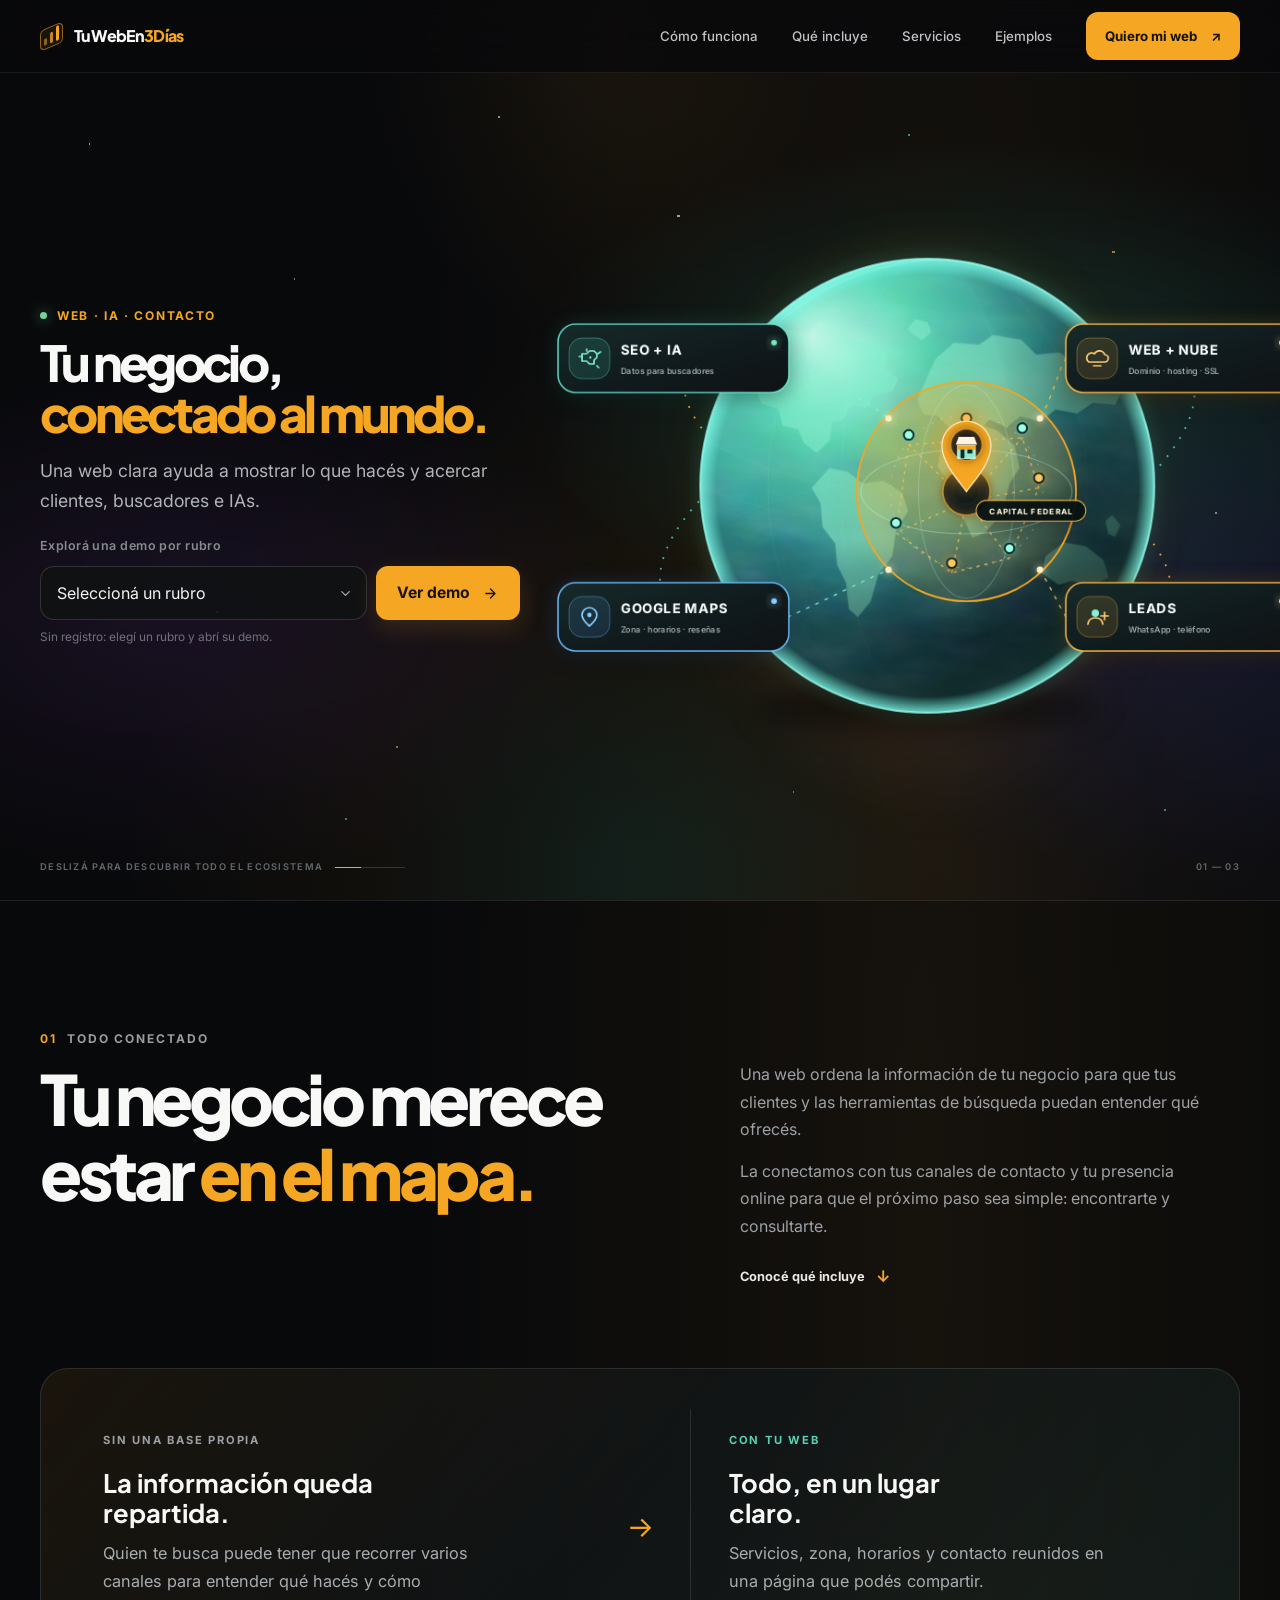
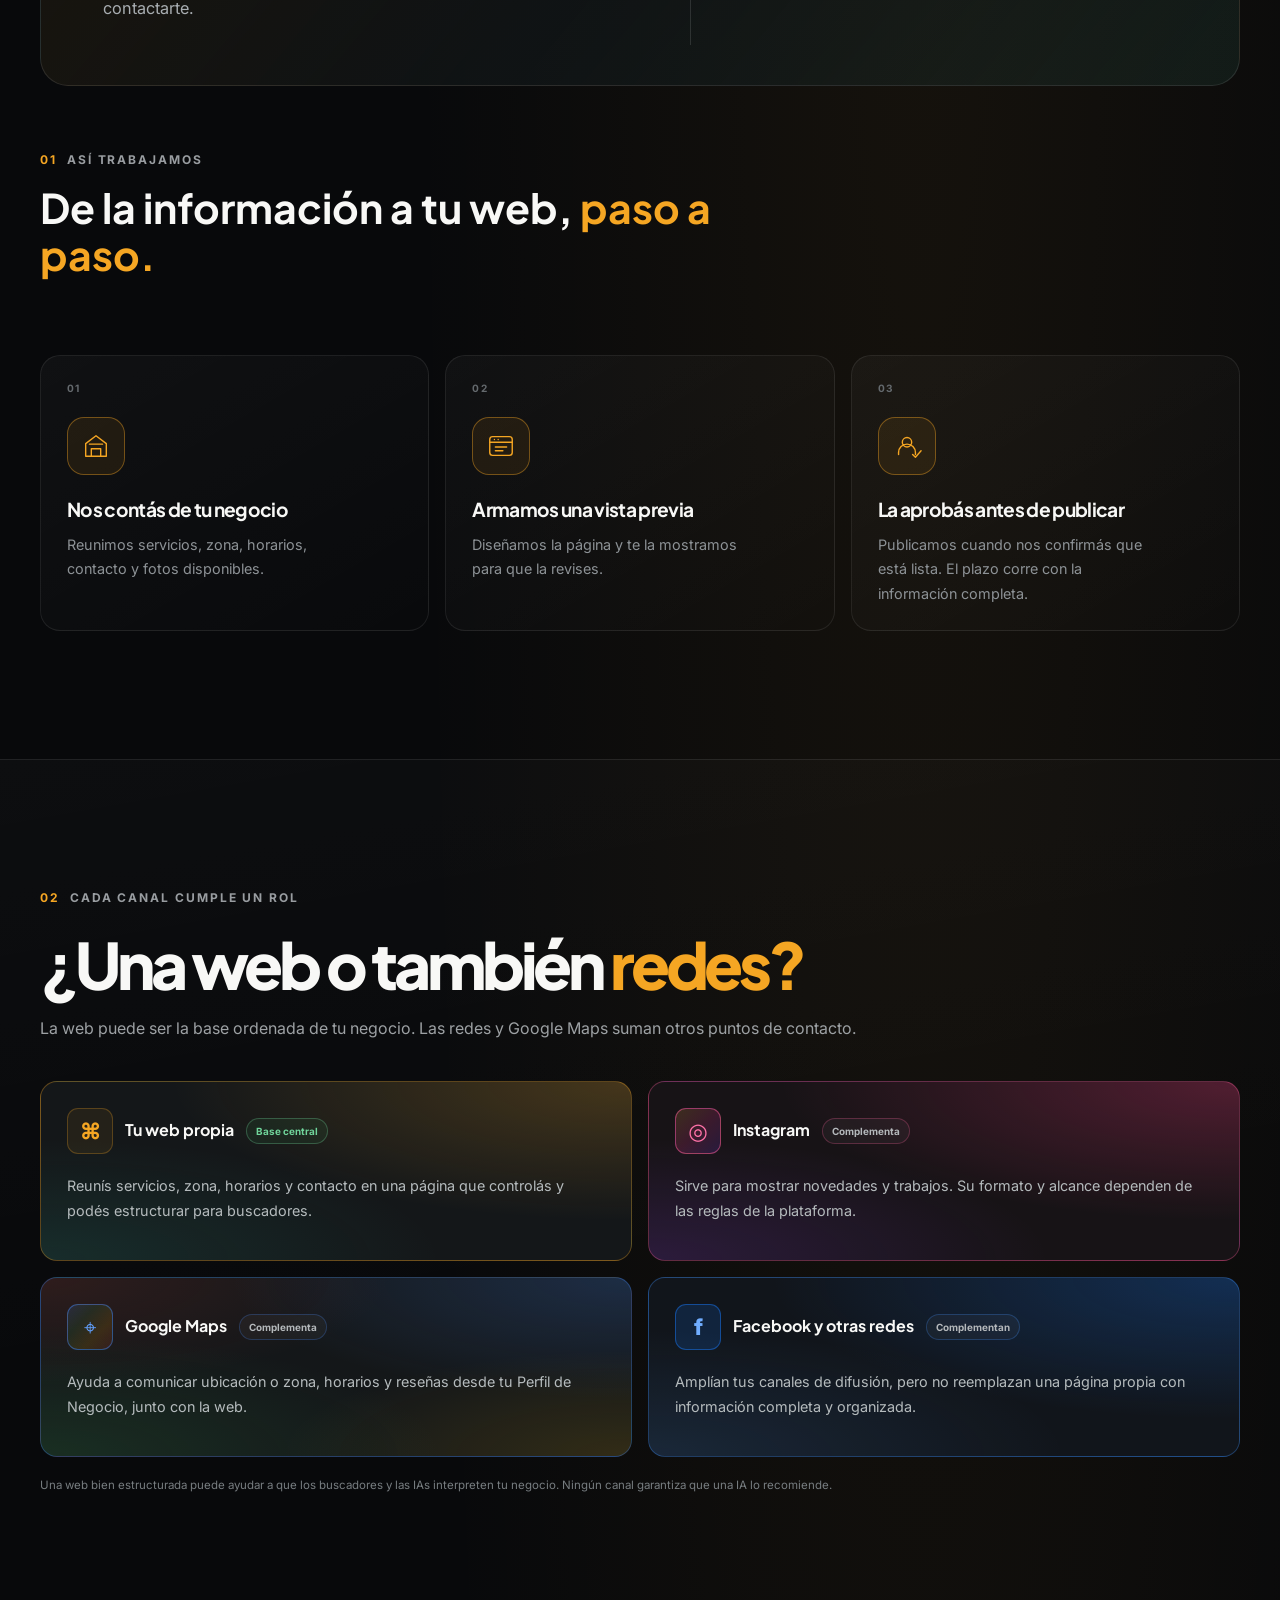
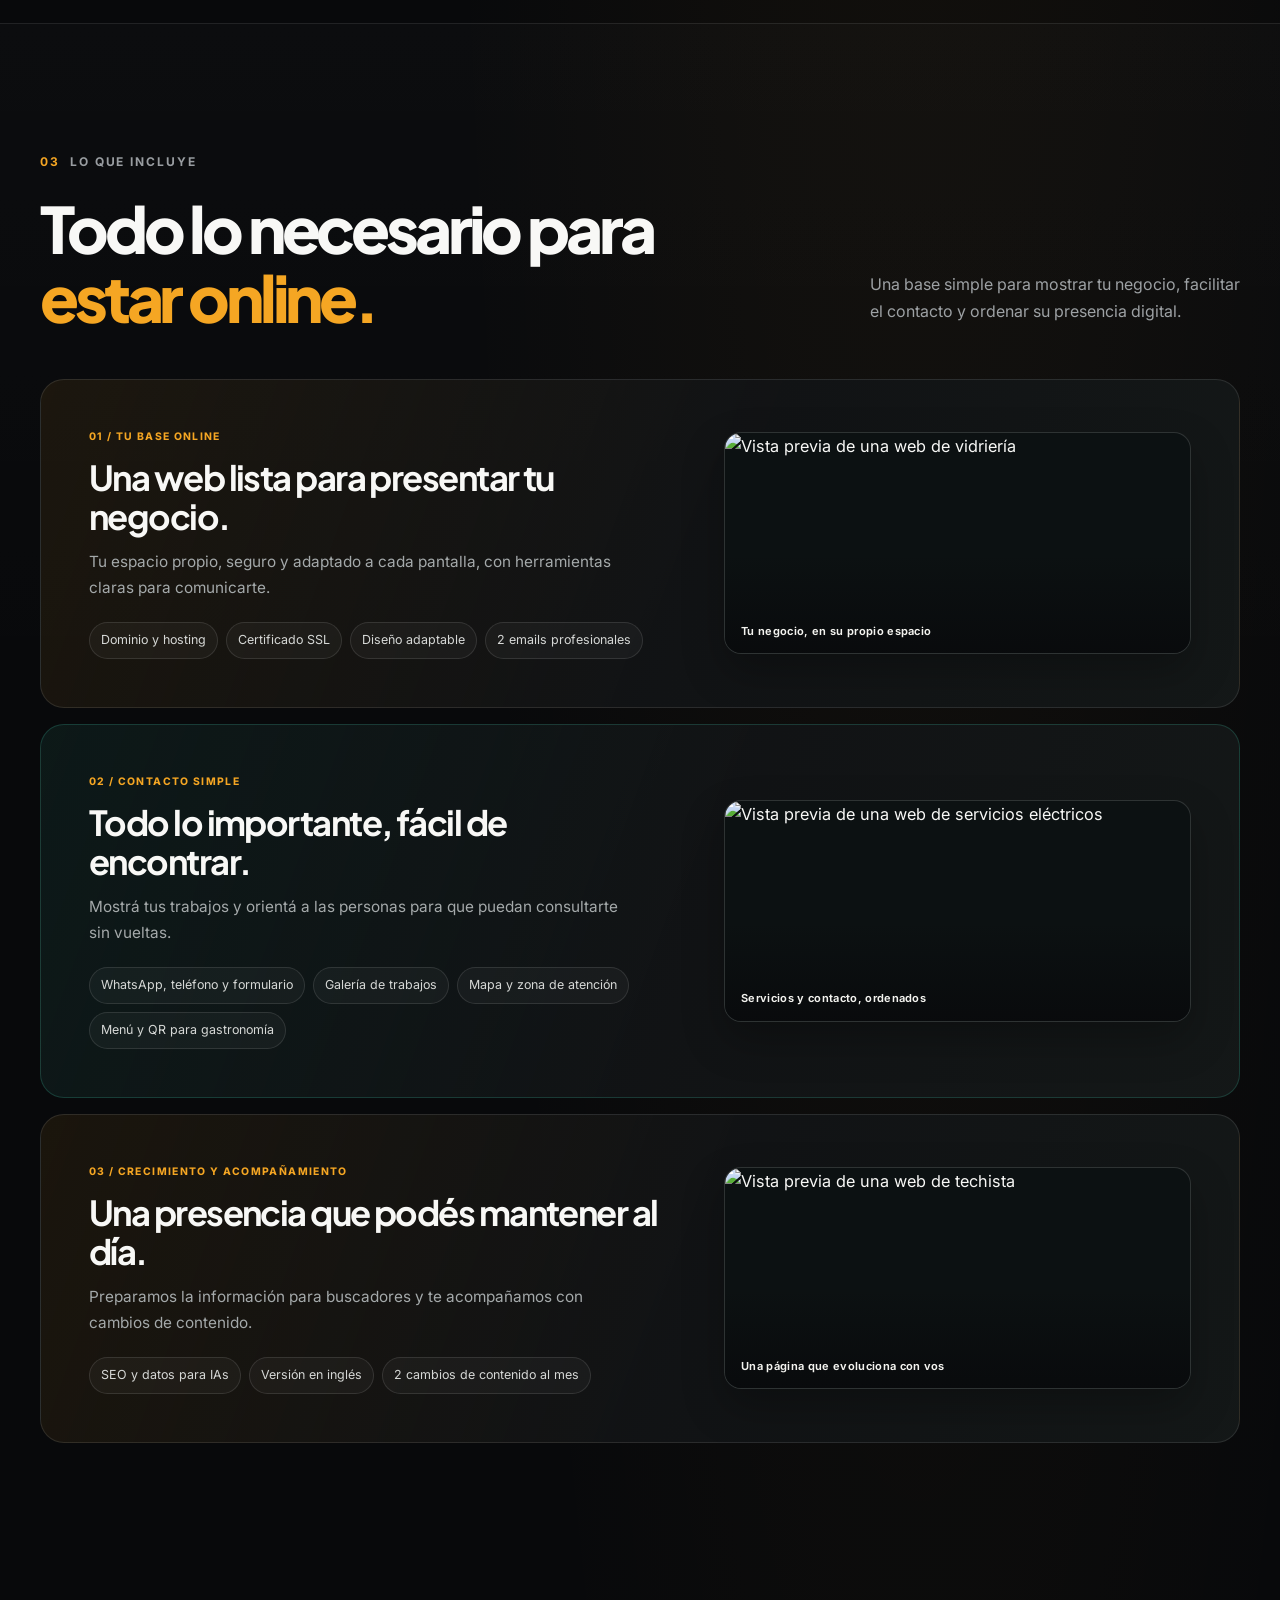
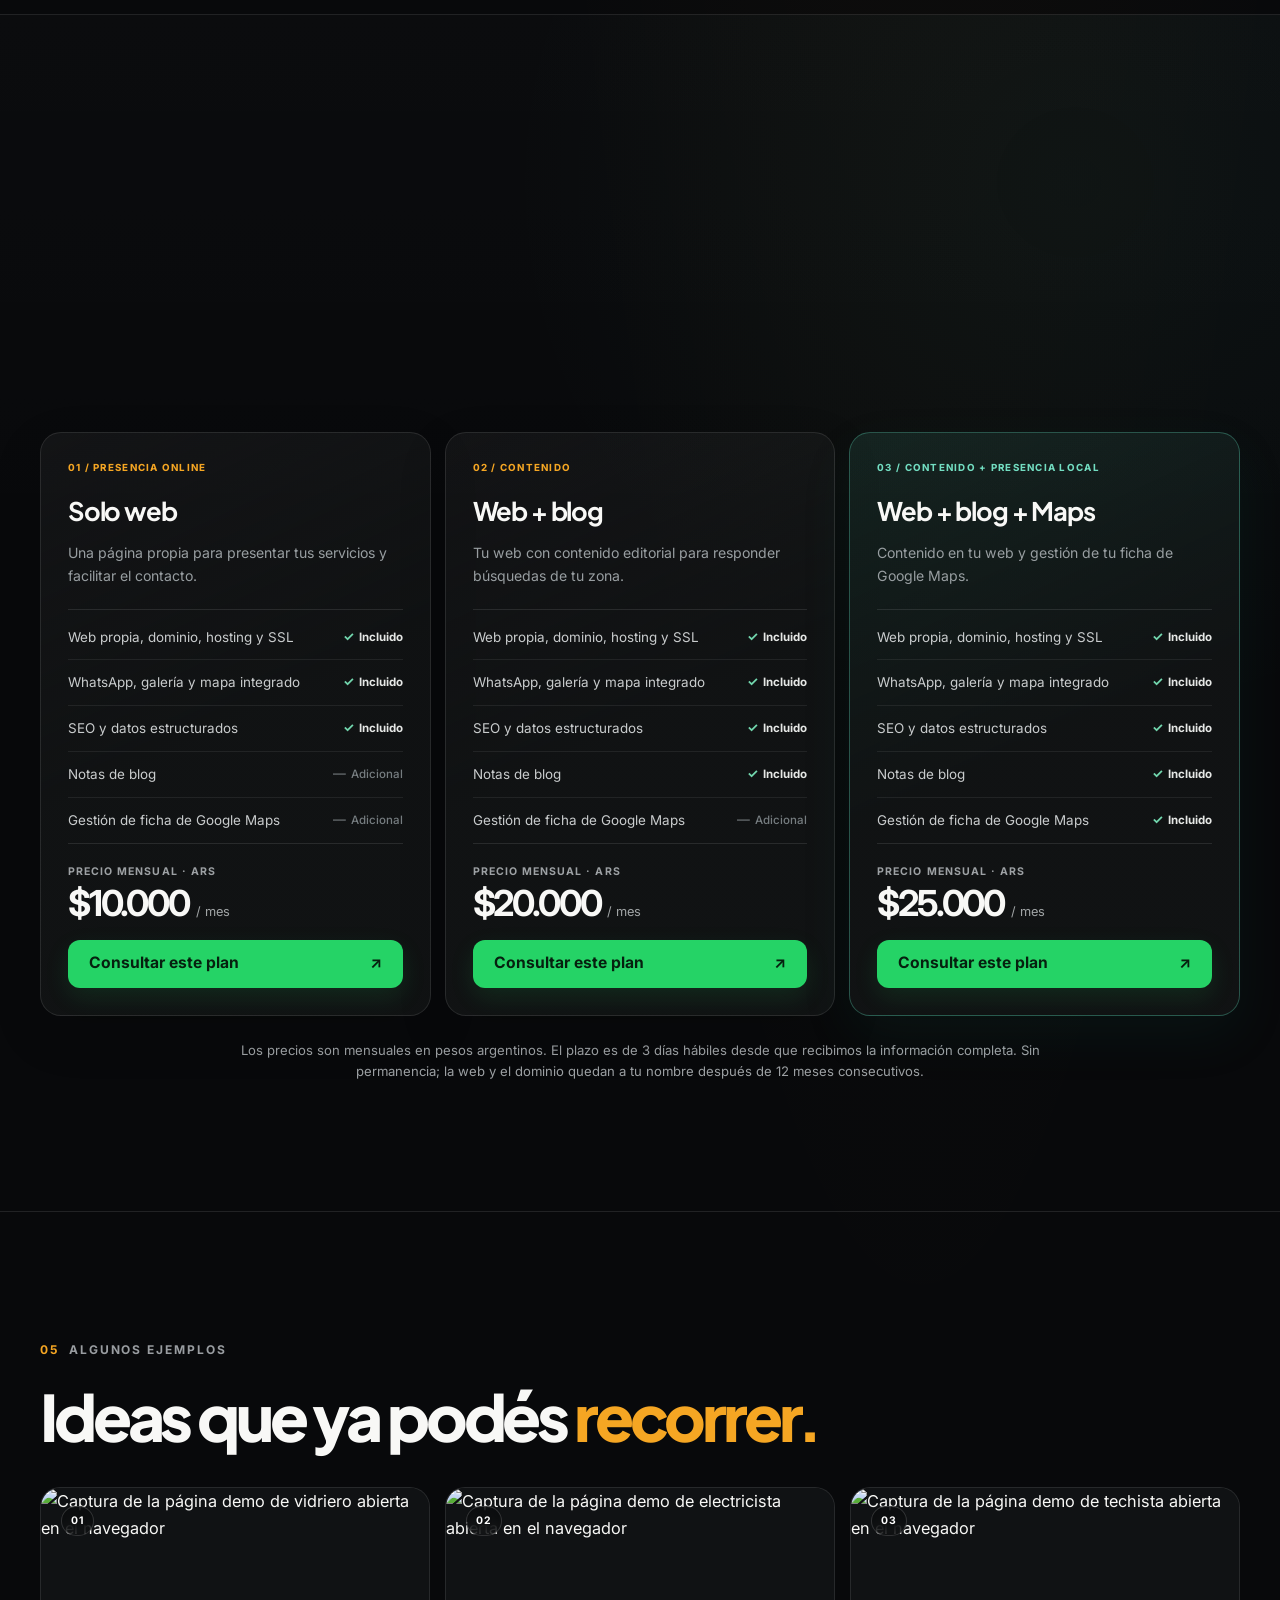
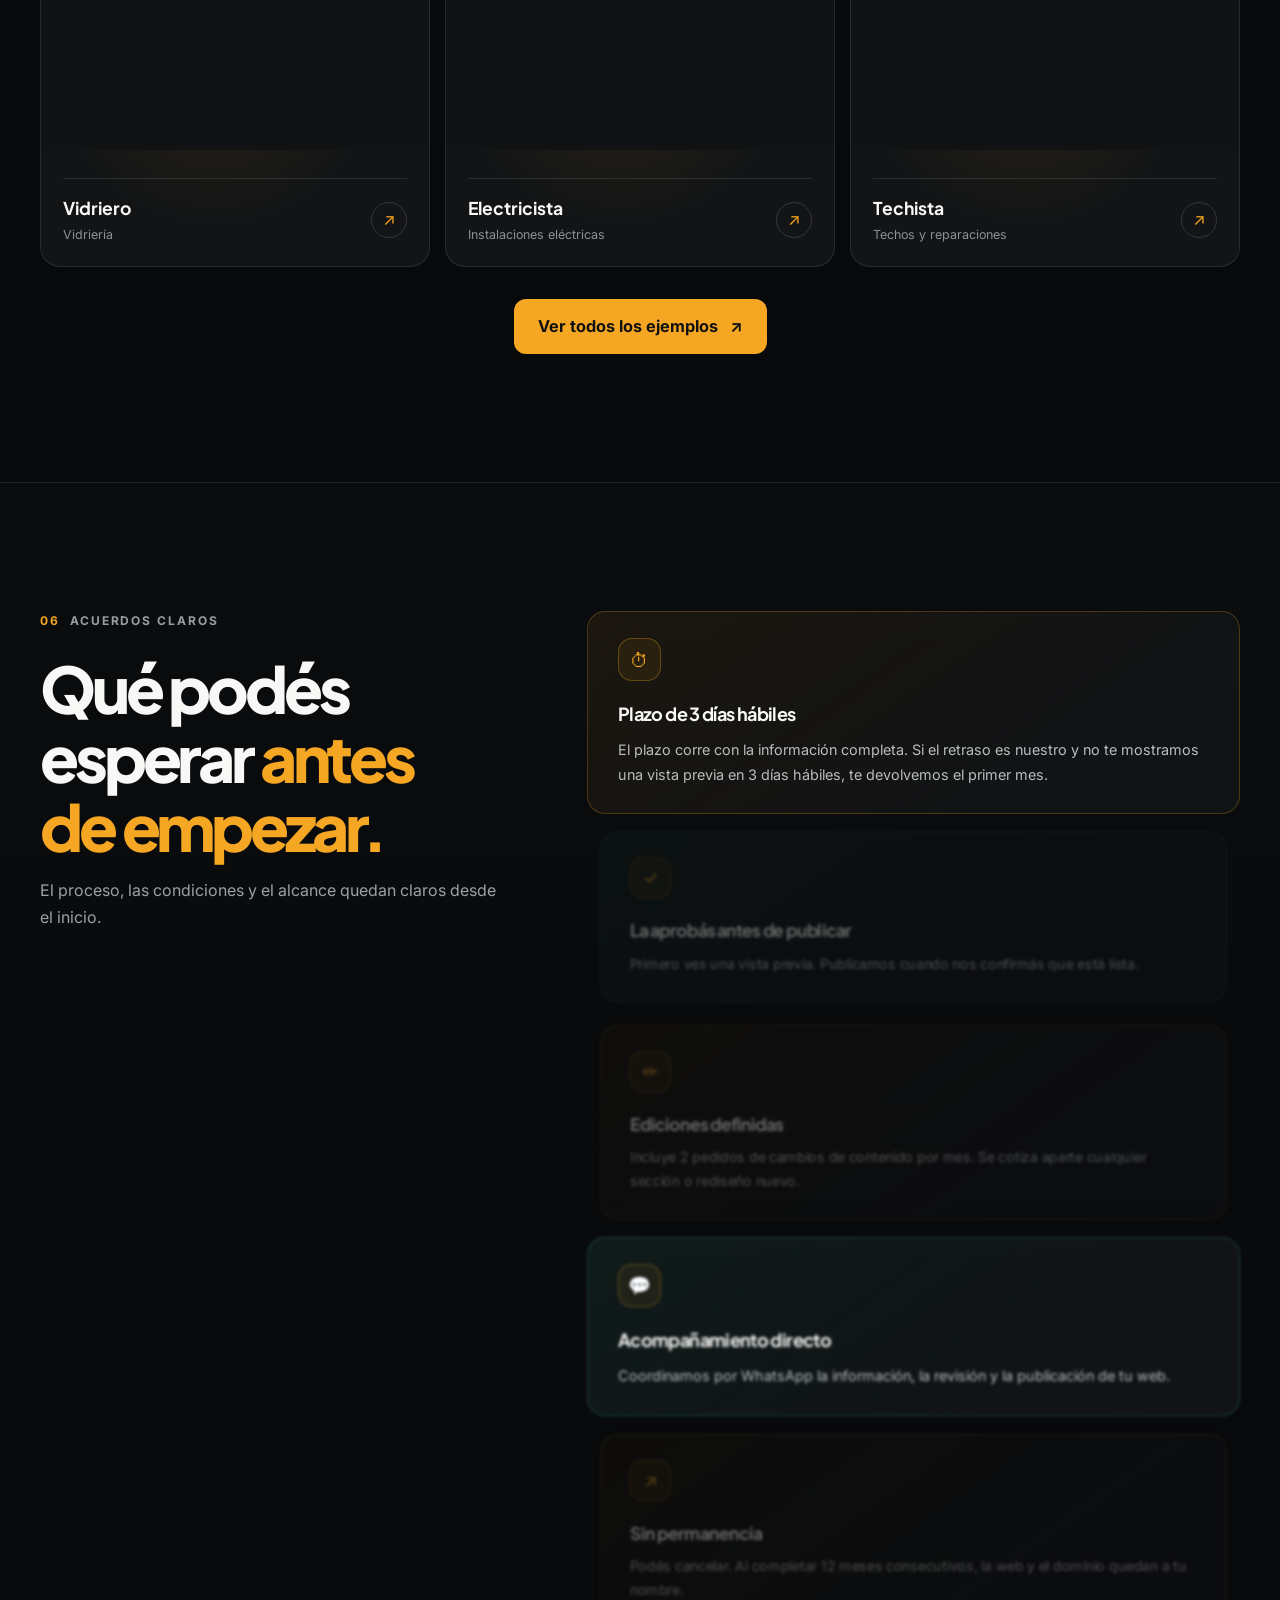
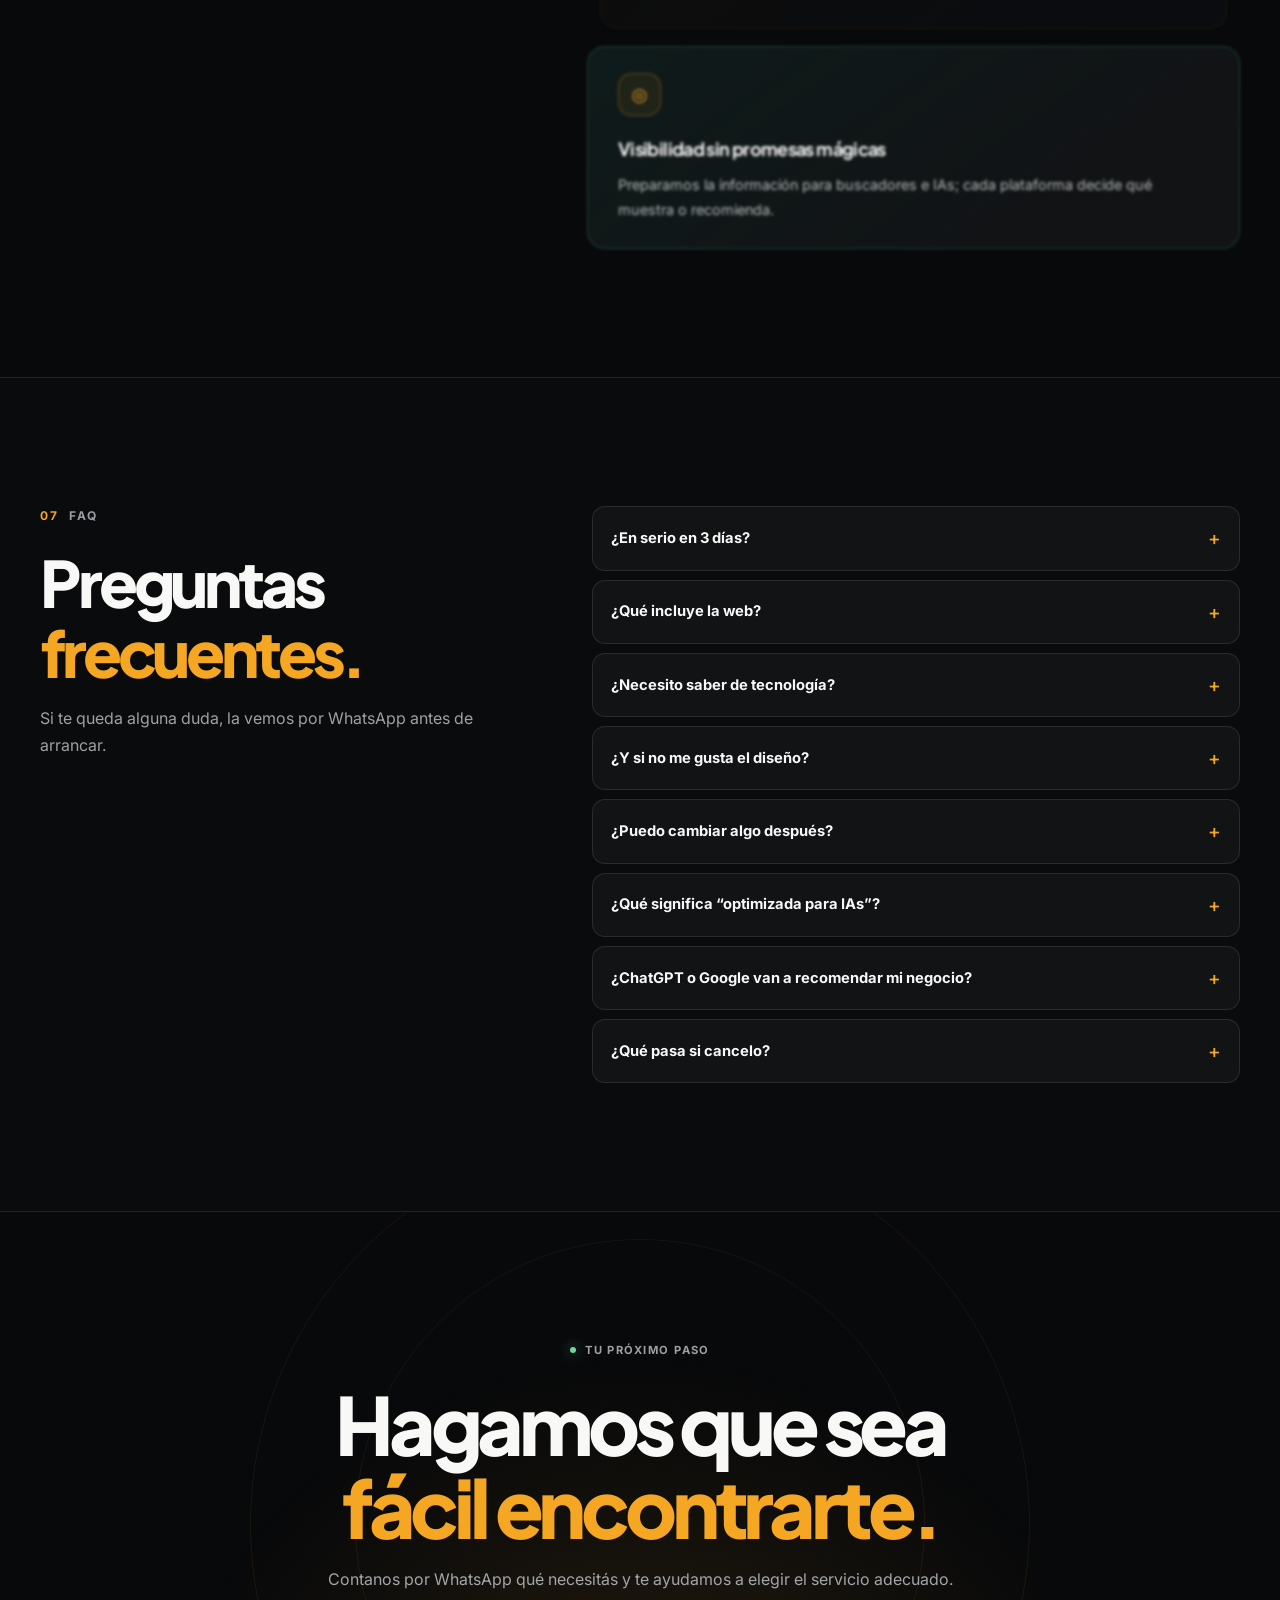
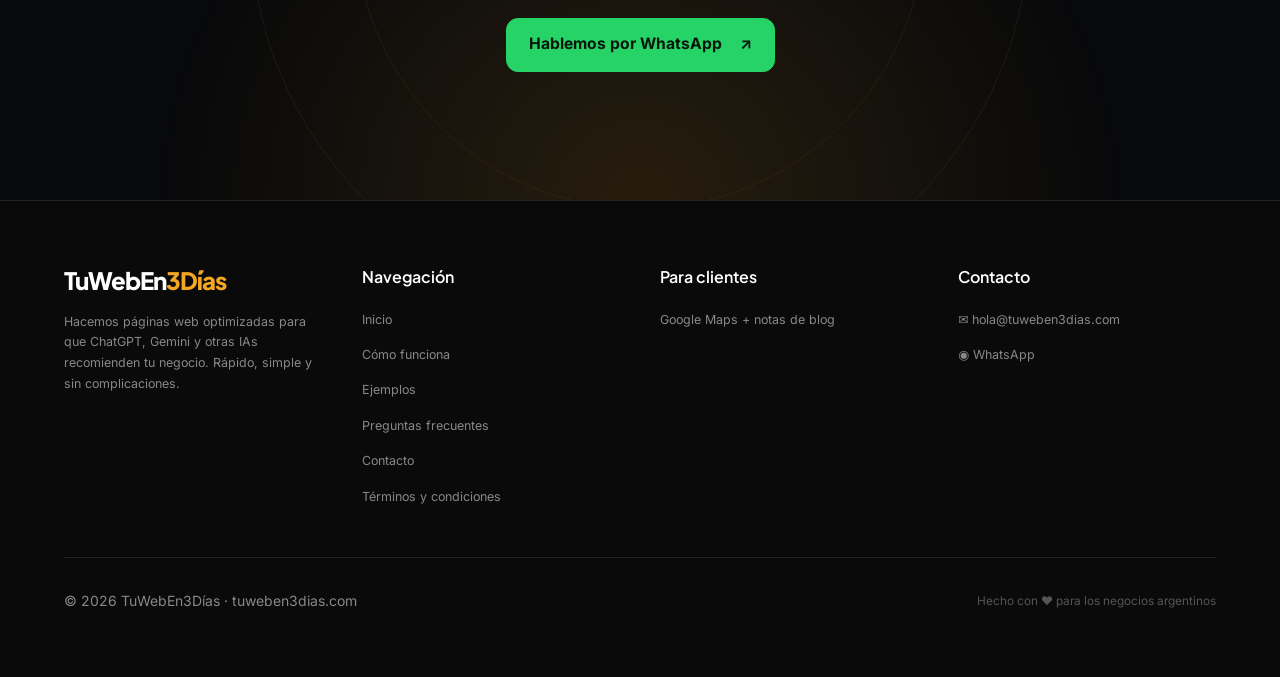
==== index.html @ b078b667 "Hacer más visible el brillo ámbar interno" ====
<!doctype html>
<html lang="es-AR">
  <head>
    <meta charset="utf-8">
    <meta name="viewport" content="width=device-width, initial-scale=1">
    <meta name="robots" content="noindex, nofollow">
    <meta name="theme-color" content="#08090b">
    <meta name="description" content="Creamos páginas web para negocios y oficios, optimizadas para buscadores e inteligencia artificial.">
    <title>TuWebEn3Días | Tu negocio, conectado</title>
    <link rel="preconnect" href="https://fonts.googleapis.com">
    <link rel="preconnect" href="https://fonts.gstatic.com" crossorigin>
    <link href="https://fonts.googleapis.com/css2?family=Inter:wght@400;500;600;700&family=Plus+Jakarta+Sans:wght@600;700;800&display=swap" rel="stylesheet">
    <link rel="stylesheet" href="./styles.css?v=argentina-network-3">
    <script src="./app.js?v=static-world-2" defer></script>
  </head>
  <body>
    <a class="skip-link" href="#contenido">Saltar al contenido</a>
    <header class="site-header">
      <div class="header-inner">
        <a class="brand" href="#inicio" aria-label="TuWebEn3Días, inicio">
          <span class="brand-mark" aria-hidden="true"><i></i><i></i><i></i></span>
          <span>TuWebEn<span class="brand-accent">3Días</span></span>
        </a>
        <nav class="desktop-nav" aria-label="Navegación principal">
          <a href="#como-funciona">Cómo funciona</a>
          <a href="#incluye">Qué incluye</a>
          <a href="#servicios">Servicios</a>
          <a href="#ejemplos">Ejemplos</a>
          <a class="nav-cta" href="#contacto">Quiero mi web <span aria-hidden="true">↗</span></a>
        </nav>
        <button class="menu-toggle" type="button" aria-expanded="false" aria-controls="mobile-nav" aria-label="Abrir menú">
          <span></span><span></span>
        </button>
      </div>
      <nav class="mobile-nav" id="mobile-nav" aria-label="Navegación móvil" hidden>
        <a href="#como-funciona">Cómo funciona</a>
        <a href="#incluye">Qué incluye</a>
        <a href="#servicios">Servicios</a>
        <a href="#ejemplos">Ejemplos</a>
        <a href="#contacto">Quiero mi web <span aria-hidden="true">↗</span></a>
      </nav>
    </header>

    <main id="contenido">
      <section class="hero" id="inicio" aria-labelledby="hero-title">
        <div class="hero-cosmos" aria-hidden="true">
          <span class="shooting-star shooting-star-one"></span>
          <span class="shooting-star shooting-star-two"></span>
        </div>
        <div class="hero-grid container">
          <div class="hero-copy">
            <p class="eyebrow"><span class="eyebrow-dot"></span> WEB · IA · CONTACTO</p>
            <h1 id="hero-title">Tu negocio,<br><span>conectado al mundo.</span></h1>
            <p class="hero-lede">Una web clara ayuda a mostrar lo que hacés y acercar clientes, buscadores e IAs.</p>
            <form class="demo-picker" id="demo-form">
              <label for="trade">Explorá una demo por rubro</label>
              <div class="demo-controls">
                <select id="trade" name="trade" required>
                  <option value="" selected disabled>Seleccioná un rubro</option>
                  <option value="plomero">Plomero</option>
                  <option value="electricista">Electricista</option>
                  <option value="pintor">Pintor</option>
                  <option value="gasista">Gasista</option>
                  <option value="techista">Techista</option>
                  <option value="albanil">Albañil</option>
                  <option value="fumigador">Fumigador</option>
                  <option value="vidriero">Vidriero</option>
                  <option value="zinguero">Zinguero</option>
                </select>
                <button class="button button-primary" type="submit">Ver demo <svg aria-hidden="true" viewBox="0 0 20 20"><path d="M4.5 10h10.75M10 4.75 15.25 10 10 15.25"/></svg></button>
              </div>
              <button class="button button-primary mobile-demo-trigger" id="mobile-demo-trigger" type="button" aria-haspopup="dialog" aria-controls="mobile-demo-dialog">
                Ver demo
                <svg aria-hidden="true" viewBox="0 0 20 20"><path d="M4.5 10h10.75M10 4.75 15.25 10 10 15.25"/></svg>
              </button>
              <p class="demo-status" id="demo-status" aria-live="polite">Sin registro: elegí un rubro y abrí su demo.</p>
            </form>
            <dialog class="demo-dialog" id="mobile-demo-dialog" aria-labelledby="mobile-demo-title">
              <div class="demo-dialog-panel">
                <div class="demo-dialog-heading">
                  <div>
                    <p class="demo-dialog-kicker">DEMOS POR RUBRO</p>
                    <h2 id="mobile-demo-title">Elegí tu rubro</h2>
                  </div>
                  <button class="demo-dialog-close" id="mobile-demo-close" type="button" aria-label="Cerrar selector">×</button>
                </div>
                <p class="demo-dialog-copy">Tocá una opción para abrir su demo.</p>
                <div class="demo-trade-grid" id="mobile-demo-grid" role="group" aria-label="Rubros disponibles"></div>
              </div>
            </dialog>
          </div>

          <div class="hero-visual" data-scene-frame>
            <svg class="business-scene" viewBox="0 0 800 620" role="img" aria-labelledby="scene-title scene-desc">
              <title id="scene-title">Argentina como centro de una red digital para tu negocio</title>
              <desc id="scene-desc">Un planeta fijo con Latinoamérica ampliada, un marcador en Capital Federal y una esfera de red que conecta el negocio con SEO e inteligencia artificial, la web y la nube, Google Maps y nuevos leads.</desc>
              <defs>
                <radialGradient id="globe-surface" cx="32%" cy="23%" r="78%">
                  <stop offset="0" stop-color="#c8f5df"/>
                  <stop offset=".24" stop-color="#56cda9"/>
                  <stop offset=".58" stop-color="#227c82"/>
                  <stop offset=".84" stop-color="#174a56"/>
                  <stop offset="1" stop-color="#07171d"/>
                </radialGradient>
                <radialGradient id="globe-shade" cx="32%" cy="28%" r="75%">
                  <stop offset=".45" stop-color="#02080b" stop-opacity="0"/>
                  <stop offset="1" stop-color="#02080b" stop-opacity=".78"/>
                </radialGradient>
                <radialGradient id="globe-aura">
                  <stop offset="0" stop-color="#69d7b7" stop-opacity=".19"/>
                  <stop offset=".62" stop-color="#f5a623" stop-opacity=".06"/>
                  <stop offset="1" stop-color="#f5a623" stop-opacity="0"/>
                </radialGradient>
                <linearGradient id="globe-grid" x1="0" y1="0" x2="1" y2="1">
                  <stop offset="0" stop-color="#e9fff4" stop-opacity=".38"/>
                  <stop offset="1" stop-color="#b2e8df" stop-opacity=".08"/>
                </linearGradient>
                <filter id="globe-glow" x="-100%" y="-100%" width="300%" height="300%">
                  <feGaussianBlur stdDeviation="5" result="blur"/>
                  <feMerge><feMergeNode in="blur"/><feMergeNode in="SourceGraphic"/></feMerge>
                </filter>
                <filter id="planet-texture" x="0" y="0" width="100%" height="100%">
                  <feTurbulence type="fractalNoise" baseFrequency=".017 .035" numOctaves="5" seed="12" result="noise"/>
                  <feColorMatrix in="noise" type="matrix" values=".5 0 0 0 0  0 .9 0 0 .12  0 0 1 0 .14  0 0 0 .55 0"/>
                </filter>
                <filter id="cloud-texture" x="0" y="0" width="100%" height="100%">
                  <feTurbulence type="fractalNoise" baseFrequency=".012 .022" numOctaves="4" seed="4" result="noise"/>
                  <feColorMatrix in="noise" type="matrix" values="0 0 0 0 .8  0 0 0 0 1  0 0 0 0 1  1 0 0 0 -.62"/>
                  <feGaussianBlur stdDeviation=".7"/>
                </filter>
                <radialGradient id="planet-rim"><stop offset=".69" stop-color="#5cf5d2" stop-opacity="0"/><stop offset=".93" stop-color="#76ffe8" stop-opacity=".12"/><stop offset="1" stop-color="#8cfff0" stop-opacity=".8"/></radialGradient>
                <radialGradient id="planet-light" cx="25%" cy="17%" r="72%"><stop stop-color="#e4fff4" stop-opacity=".68"/><stop offset=".28" stop-color="#4ef8cd" stop-opacity=".18"/><stop offset="1" stop-color="#001923" stop-opacity="0"/></radialGradient>
                <linearGradient id="globe-node-surface" x1="0" y1="0" x2="1" y2="1">
                  <stop offset="0" stop-color="#172a2a"/>
                  <stop offset=".58" stop-color="#101a1d"/>
                  <stop offset="1" stop-color="#111315"/>
                </linearGradient>
                <clipPath id="globe-clip"><circle cx="400" cy="320" r="232"/></clipPath>
                <radialGradient id="argentina-network-fill" cx="34%" cy="25%" r="78%">
                  <stop offset="0" stop-color="#f5a623" stop-opacity=".36"/>
                  <stop offset=".46" stop-color="#f5a623" stop-opacity=".27"/>
                  <stop offset=".82" stop-color="#ffc35b" stop-opacity=".14"/>
                  <stop offset="1" stop-color="#f5a623" stop-opacity=".04"/>
                </radialGradient>
              </defs>

              <circle cx="400" cy="319" r="292" fill="url(#globe-aura)"/>
              <ellipse class="globe-shadow" cx="400" cy="559" rx="186" ry="24"/>
              <ellipse class="globe-orbit globe-orbit-back" cx="400" cy="320" rx="310" ry="124" transform="rotate(-23 400 320)"/>
              <ellipse class="globe-orbit globe-orbit-front" cx="400" cy="320" rx="287" ry="93" transform="rotate(25 400 320)"/>

              <g class="globe-body" transform="translate(400 320) scale(1.06) translate(-400 -320)">
                <g clip-path="url(#globe-clip)" class="globe-sphere">
                <circle cx="400" cy="320" r="232" fill="url(#globe-surface)"/>
                <rect x="168" y="88" width="464" height="464" filter="url(#planet-texture)" opacity=".58"/>
                <rect class="planet-clouds" x="168" y="88" width="464" height="464" filter="url(#cloud-texture)" opacity=".27"/>
                <g class="globe-rotating-surface" transform="translate(400 355) scale(1.38) translate(-400 -355) translate(62 -56)">
                  <g class="globe-map-tile">
                    <g id="globe-land-tile" class="globe-land" opacity=".64">
                  <path d="M211 187l20-16 23-11 26 4 10-12 20 6 12 12 24 4 13 14-4 13 15 9-6 13-18 4-9 13-16-3-8 16-11 2-2 19-13 12-13-10-6-14-16-4-4-17-17-5-7-16-18-5 1-14z"/>
                  <path d="M300 302l19 4 15 12 21-3 19 12 6 19-12 19-4 27-14 18-8 28-13 16-9-8-3-27-9-18-2-22-13-17-2-24-9-16z"/>
                  <path d="M408 191l19-17 26 2 14-10 29 5 15 15 24-2 21 13 20 3 23 22-7 15-23-2-16 11-22-4-16 12-20-5-14 11-18-8-10 12-16-7-13 5-14-14-14-1-6-15z"/>
                  <path d="M424 267l23-12 25 9 17 15 5 23-10 15-8 31-17 20-13 5-9-20-12-15-1-19-13-18 3-18z"/>
                  <path d="M521 392l19-14 22 4 18 14 5 18-18 8-19-5-14 4-17-12z"/>
                  <path d="M380 160l8-10 12 3 4 10-10 8zM582 356l7-6 8 10-5 12-7-3z"/>
                </g>
                    
                  </g>
                  <g class="globe-map-tile" transform="translate(464 0)">
                    <use href="#globe-land-tile"/>
                  </g>
                </g>
                <path class="globe-latitude" d="M170 270c126 78 334 78 460 0M168 320c128 56 336 56 464 0M170 370c126-78 334-78 460 0"/>
                <ellipse class="globe-longitude" cx="400" cy="320" rx="88" ry="232"/>
                <ellipse class="globe-longitude globe-longitude-wide" cx="400" cy="320" rx="163" ry="232"/>
<circle cx="400" cy="320" r="232" fill="url(#planet-light)"/>
                <circle cx="400" cy="320" r="232" fill="url(#globe-shade)"/>
                <path d="M180 246c52-108 143-158 247-158" fill="none" stroke="#f2fff7" stroke-opacity=".22" stroke-width="2"/>
              </g>
              <circle cx="400" cy="320" r="232" fill="url(#planet-rim)"/>
              <circle class="globe-outline" cx="400" cy="320" r="232"/>

              <g class="argentina-network" transform="translate(40 -29)">
                <circle class="argentina-network-sphere" cx="400" cy="355" r="112"/>
                <ellipse class="argentina-network-latitude" cx="400" cy="355" rx="108" ry="43"/>
                <ellipse class="argentina-network-longitude" cx="400" cy="355" rx="49" ry="109"/>
                <circle class="argentina-network-latitude" cx="400" cy="355" r="78" stroke-dasharray="2 8"/>
                <path class="argentina-network-links" d="M341 307L400 365L457 300M400 365L474 351M400 365L444 423M400 365L385 438M400 365L328 397M341 307L457 300L474 351L444 423L385 438L328 397Z"/>
                <circle class="argentina-network-dot" cx="341" cy="297" r="5"/>
                <circle class="argentina-network-dot" cx="400" cy="280" r="5"/>
                <circle class="argentina-network-dot" cx="457" cy="290" r="5"/>
                <circle class="argentina-network-dot" cx="474" cy="341" r="5"/>
                <circle class="argentina-network-dot" cx="444" cy="413" r="5"/>
                <circle class="argentina-network-dot" cx="385" cy="428" r="5"/>
                <circle class="argentina-network-dot" cx="328" cy="387" r="5"/>
              </g>
              <g class="globe-business argentina-marker" transform="translate(40 -39)" aria-label="Capital Federal, Argentina">
                <circle class="argentina-location-ring" cx="400" cy="365" r="24"/>
                <path class="argentina-marker-shape" d="M400 365C394 356 375 337 375 318a25 25 0 1 1 50 0c0 19-19 38-25 47z"/>
                <circle class="argentina-marker-core" cx="400" cy="317" r="16"/>
                <path class="argentina-marker-roof" d="M389 317h22l-3-8h-16z"/>
                <path class="argentina-marker-store" d="M391 318h18v13h-18z"/>
                <path fill="#f5a623" d="M391 318h18v4h-18z"/>
                <path fill="#102627" d="M394 322h4v9h-4zm7 0h5v4h-5z"/>
              </g>
              <g class="argentina-location-label" transform="translate(450 335)" aria-hidden="true">
                <rect width="112" height="21" rx="10.5"/>
                <text x="56" y="14">CAPITAL FEDERAL</text>
              </g>
              </g>
              <g class="globe-connections argentina-link" fill="none">
                <path d="M249 182C290 203 327 224 358 247"/>
                <path d="M550 182C540 200 535 226 522 247"/>
                <path d="M249 462C290 444 328 424 358 411"/>
                <path d="M550 462C540 444 530 424 522 411"/>
              </g>
              <circle class="argentina-link-pulse" cx="358" cy="247" r="3.5"/>
              <circle class="argentina-link-pulse" cx="522" cy="247" r="3.5" style="animation-delay:.65s"/>
              <circle class="argentina-link-pulse" cx="358" cy="411" r="3.5" style="animation-delay:1.3s"/>
              <circle class="argentina-link-pulse" cx="522" cy="411" r="3.5" style="animation-delay:1.95s"/>
              <g class="globe-node globe-node-ai" transform="translate(0 145)">
                <rect class="globe-node-card" width="250" height="74" rx="19"/>
                <rect class="globe-node-icon-bg" x="12" y="15" width="44" height="44" rx="14"/>
                <g class="globe-node-icon" transform="translate(34 37)">
                  <path d="M-8-5h5l3-3h5l3 3v4L5 2v4H0L-3 3h-5z"/>
                  <path d="M-11-2h3M-3-10v2M9-5l3-2M8 8l2 2"/>
                  <circle cx="1" cy="-1" r="1.25"/>
                </g>
                <text class="globe-node-label" x="68" y="33">SEO + IA</text>
                <text class="globe-node-detail" x="68" y="54">Datos para buscadores</text>
                <circle class="globe-node-status" cx="234" cy="20" r="3"/>
              </g>
              <g class="globe-node globe-node-cloud" transform="translate(550 145)">
                <rect class="globe-node-card" width="250" height="74" rx="19"/>
                <rect class="globe-node-icon-bg" x="12" y="15" width="44" height="44" rx="14"/>
                <g class="globe-node-icon" transform="translate(34 37)">
                  <path d="M-9 4h17a4 4 0 0 0 .1-8 6 6 0 0 0-11-1A4.5 4.5 0 0 0-9 4z"/>
                  <path d="M-4 8h8"/>
                </g>
                <text class="globe-node-label" x="68" y="33">WEB + NUBE</text>
                <text class="globe-node-detail" x="68" y="54">Dominio · hosting · SSL</text>
                <circle class="globe-node-status" cx="234" cy="20" r="3"/>
              </g>
              <g class="globe-node globe-node-maps" transform="translate(0 425)">
                <rect class="globe-node-card" width="250" height="74" rx="19"/>
                <rect class="globe-node-icon-bg" x="12" y="15" width="44" height="44" rx="14"/>
                <g class="globe-node-icon" transform="translate(34 37)">
                  <path d="M0 10s-8-7-8-12a8 8 0 1 1 16 0c0 5-8 12-8 12z"/>
                  <circle cx="0" cy="-2" r="2.4"/>
                </g>
                <text class="globe-node-label" x="68" y="33">GOOGLE MAPS</text>
                <text class="globe-node-detail" x="68" y="54">Zona · horarios · reseñas</text>
                <circle class="globe-node-status" cx="234" cy="20" r="3"/>
              </g>
              <g class="globe-node globe-node-leads" transform="translate(550 425)">
                <rect class="globe-node-card" width="250" height="74" rx="19"/>
                <rect class="globe-node-icon-bg" x="12" y="15" width="44" height="44" rx="14"/>
                <g class="globe-node-icon" transform="translate(34 37)">
                  <circle cx="-2" cy="-4" r="4"/>
                  <path d="M-10 8c.5-5 3-7 8-7s7.5 2 8 7M8-5v8M4-1h8"/>
                </g>
                <text class="globe-node-label" x="68" y="33">LEADS</text>
                <text class="globe-node-detail" x="68" y="54">WhatsApp · teléfono</text>
                <circle class="globe-node-status" cx="234" cy="20" r="3"/>
              </g>
            </svg>
          </div>
        </div>
        <div class="hero-bottom container">
          <span>DESLIZÁ PARA DESCUBRIR TODO EL ECOSISTEMA</span>
          <span class="scroll-line" aria-hidden="true"></span>
          <span>01 — 03</span>
        </div>
      </section>

      <section class="intro-section section-pad" id="como-funciona" aria-labelledby="intro-title">
        <div class="container">
          <div class="section-kicker reveal"><span>01</span> TODO CONECTADO</div>
          <div class="intro-grid">
            <div class="reveal">
              <h2 id="intro-title">Tu negocio merece estar <span>en el mapa.</span></h2>
            </div>
            <div class="intro-copy reveal">
              <p>Una web ordena la información de tu negocio para que tus clientes y las herramientas de búsqueda puedan entender qué ofrecés.</p>
              <p>La conectamos con tus canales de contacto y tu presencia online para que el próximo paso sea simple: encontrarte y consultarte.</p>
              <a class="text-link" href="#incluye">Conocé qué incluye <span aria-hidden="true">↓</span></a>
            </div>
          </div>
          <div class="transformation-panel reveal" aria-label="La diferencia de tener una web propia">
            <article class="transformation-side">
              <span class="transformation-label">SIN UNA BASE PROPIA</span>
              <h3>La información queda repartida.</h3>
              <p>Quien te busca puede tener que recorrer varios canales para entender qué hacés y cómo contactarte.</p>
            </article>
            <span class="transformation-arrow" aria-hidden="true">→</span>
            <article class="transformation-side transformation-side-ready">
              <span class="transformation-label">CON TU WEB</span>
              <h3>Todo, en un lugar claro.</h3>
              <p>Servicios, zona, horarios y contacto reunidos en una página que podés compartir.</p>
            </article>
          </div>
          <div class="process-heading reveal">
            <span class="section-kicker"><span>01</span> ASÍ TRABAJAMOS</span>
            <h3>De la información a tu web, <span>paso a paso.</span></h3>
          </div>
          <div class="journey" aria-label="Tres pasos del trabajo">
            <div class="journey-track" aria-hidden="true"><span></span></div>
            <article class="journey-card reveal">
              <span class="journey-index">01</span>
              <span class="journey-icon" aria-hidden="true">
                <svg viewBox="0 0 32 32"><path d="M5 13.5 16 5l11 8.5V27H5z"/><path d="M11 27v-8h10v8M9 14h14"/></svg>
              </span>
              <h3>Nos contás de tu negocio</h3>
              <p>Reunimos servicios, zona, horarios, contacto y fotos disponibles.</p>
            </article>
            <article class="journey-card reveal" style="--delay: 120ms">
              <span class="journey-index">02</span>
              <span class="journey-icon" aria-hidden="true">
                <svg viewBox="0 0 32 32"><rect x="4" y="6" width="24" height="20" rx="3"/><path d="M4 12h24M9 9h.01M13 9h.01M10 17h12M10 21h8"/></svg>
              </span>
              <h3>Armamos una vista previa</h3>
              <p>Diseñamos la página y te la mostramos para que la revises.</p>
            </article>
            <article class="journey-card reveal" style="--delay: 240ms">
              <span class="journey-index">03</span>
              <span class="journey-icon" aria-hidden="true">
                <svg viewBox="0 0 32 32"><path d="M7 25v-2a9 9 0 0 1 18 0v2M16 17a5 5 0 1 0 0-10 5 5 0 0 0 0 10z"/><path d="m22 25 3 3 6-7"/></svg>
              </span>
              <h3>La aprobás antes de publicar</h3>
              <p>Publicamos cuando nos confirmás que está lista. El plazo corre con la información completa.</p>
            </article>
          </div>
        </div>
      </section>

      <section class="comparison-section section-pad" id="ia-visibilidad" aria-labelledby="comparison-title">
        <div class="container">
          <div class="comparison-heading reveal">
            <div class="section-kicker"><span>02</span> CADA CANAL CUMPLE UN ROL</div>
            <h2 id="comparison-title">¿Una web o también <span>redes?</span></h2>
            <p>La web puede ser la base ordenada de tu negocio. Las redes y Google Maps suman otros puntos de contacto.</p>
          </div>
          <div class="comparison-table" role="list" aria-label="Qué aporta cada canal">
            <article class="comparison-row comparison-row-web reveal" role="listitem">
              <div class="comparison-label">
                <span class="comparison-icon" aria-hidden="true">⌘</span>
                <span class="comparison-name">Tu web propia</span>
                <span class="comparison-badge">Base central</span>
              </div>
              <p>Reunís servicios, zona, horarios y contacto en una página que controlás y podés estructurar para buscadores.</p>
            </article>
            <article class="comparison-row comparison-row-instagram reveal" role="listitem" style="--delay: 80ms">
              <div class="comparison-label">
                <span class="comparison-icon" aria-hidden="true">◎</span>
                <span class="comparison-name">Instagram</span>
                <span class="comparison-badge comparison-badge-muted">Complementa</span>
              </div>
              <p>Sirve para mostrar novedades y trabajos. Su formato y alcance dependen de las reglas de la plataforma.</p>
            </article>
            <article class="comparison-row comparison-row-maps reveal" role="listitem" style="--delay: 160ms">
              <div class="comparison-label">
                <span class="comparison-icon" aria-hidden="true">⌖</span>
                <span class="comparison-name">Google Maps</span>
                <span class="comparison-badge comparison-badge-muted">Complementa</span>
              </div>
              <p>Ayuda a comunicar ubicación o zona, horarios y reseñas desde tu Perfil de Negocio, junto con la web.</p>
            </article>
            <article class="comparison-row comparison-row-facebook reveal" role="listitem" style="--delay: 240ms">
              <div class="comparison-label">
                <span class="comparison-icon" aria-hidden="true">f</span>
                <span class="comparison-name">Facebook y otras redes</span>
                <span class="comparison-badge comparison-badge-muted">Complementan</span>
              </div>
              <p>Amplían tus canales de difusión, pero no reemplazan una página propia con información completa y organizada.</p>
            </article>
          </div>
          <p class="comparison-note reveal">Una web bien estructurada puede ayudar a que los buscadores y las IAs interpreten tu negocio. Ningún canal garantiza que una IA lo recomiende.</p>
        </div>
      </section>

      <section class="features-section section-pad" id="incluye" aria-labelledby="features-title">
        <div class="container">
          <div class="features-heading reveal">
            <div>
              <div class="section-kicker"><span>03</span> LO QUE INCLUYE</div>
              <h2 id="features-title">Todo lo necesario para<br><span>estar online.</span></h2>
            </div>
            <p>Una base simple para mostrar tu negocio, facilitar el contacto y ordenar su presencia digital.</p>
          </div>
          <div class="feature-stories">
            <article class="feature-story reveal">
              <div class="feature-story-copy">
                <span class="feature-story-index">01 / TU BASE ONLINE</span>
                <h3>Una web lista para presentar tu negocio.</h3>
                <p>Tu espacio propio, seguro y adaptado a cada pantalla, con herramientas claras para comunicarte.</p>
                <ul class="feature-points">
                  <li>Dominio y hosting</li><li>Certificado SSL</li><li>Diseño adaptable</li><li>2 emails profesionales</li>
                </ul>
              </div>
              <div class="feature-story-visual">
                <img src="https://image.thum.io/get/width/900/crop/600/noanimate/https://tuwebentresdias.github.io/demo-vidriero/" alt="Vista previa de una web de vidriería" loading="lazy" decoding="async">
                <span class="feature-visual-caption">Tu negocio, en su propio espacio</span>
              </div>
            </article>
            <article class="feature-story feature-story-reverse reveal" style="--delay: 80ms">
              <div class="feature-story-copy">
                <span class="feature-story-index">02 / CONTACTO SIMPLE</span>
                <h3>Todo lo importante, fácil de encontrar.</h3>
                <p>Mostrá tus trabajos y orientá a las personas para que puedan consultarte sin vueltas.</p>
                <ul class="feature-points">
                  <li>WhatsApp, teléfono y formulario</li><li>Galería de trabajos</li><li>Mapa y zona de atención</li><li>Menú y QR para gastronomía</li>
                </ul>
              </div>
              <div class="feature-story-visual">
                <img src="https://image.thum.io/get/width/900/crop/600/noanimate/https://tuwebentresdias.github.io/demo-electricista/" alt="Vista previa de una web de servicios eléctricos" loading="lazy" decoding="async">
                <span class="feature-visual-caption">Servicios y contacto, ordenados</span>
              </div>
            </article>
            <article class="feature-story reveal" style="--delay: 160ms">
              <div class="feature-story-copy">
                <span class="feature-story-index">03 / CRECIMIENTO Y ACOMPAÑAMIENTO</span>
                <h3>Una presencia que podés mantener al día.</h3>
                <p>Preparamos la información para buscadores y te acompañamos con cambios de contenido.</p>
                <ul class="feature-points">
                  <li>SEO y datos para IAs</li><li>Versión en inglés</li><li>2 cambios de contenido al mes</li>
                </ul>
              </div>
              <div class="feature-story-visual">
                <img src="https://image.thum.io/get/width/900/crop/600/noanimate/https://tuwebentresdias.github.io/demo-techista/" alt="Vista previa de una web de techista" loading="lazy" decoding="async">
                <span class="feature-visual-caption">Una página que evoluciona con vos</span>
              </div>
            </article>
          </div>
          <p class="feature-footnote reveal"><span aria-hidden="true">✦</span> Reservas, pagos y desarrollos especiales se definen aparte cuando el negocio los necesita.</p>
        </div>
      </section>

      <section class="service-plans-section section-pad" id="servicios" aria-labelledby="services-title">
        <div class="container">
          <div class="service-plans-heading reveal">
            <div class="section-kicker"><span>04</span> OPCIONES PARA TU NEGOCIO</div>
            <h2 id="services-title">Una base online. <span>Más formas de crecer.</span></h2>
            <p>Elegí el alcance que acompaña a tu negocio. Todos los planes incluyen diseño a medida y una vista previa para aprobar antes de publicar.</p>
          </div>
          <div class="service-plan-grid" role="list" aria-label="Comparación de servicios">
            <article class="service-plan-card reveal" role="listitem">
              <header class="service-plan-header">
                <span class="service-plan-index">01 / PRESENCIA ONLINE</span>
                <h3>Solo web</h3>
                <p>Una página propia para presentar tus servicios y facilitar el contacto.</p>
              </header>
              <ul class="service-plan-list">
                <li><span class="service-plan-feature">Web propia, dominio, hosting y SSL</span><span class="service-plan-value is-included">Incluido</span></li>
                <li><span class="service-plan-feature">WhatsApp, galería y mapa integrado</span><span class="service-plan-value is-included">Incluido</span></li>
                <li><span class="service-plan-feature">SEO y datos estructurados</span><span class="service-plan-value is-included">Incluido</span></li>
                <li><span class="service-plan-feature">Notas de blog</span><span class="service-plan-value is-excluded">Adicional</span></li>
                <li><span class="service-plan-feature">Gestión de ficha de Google Maps</span><span class="service-plan-value is-excluded">Adicional</span></li>
              </ul>
              <div class="service-plan-offer">
                <div class="service-plan-price">
                  <span class="service-plan-price-label">Precio mensual · ARS</span>
                  <div class="service-plan-price-row"><strong>$10.000</strong><span>/ mes</span></div>
                </div>
                <a class="button service-plan-cta" href="https://wa.me/5491128326511?text=Hola%2C%20quiero%20consultar%20por%20el%20plan%20Solo%20web%20de%20ARS%20%2410.000%20por%20mes." target="_blank" rel="noopener noreferrer">Consultar este plan <span aria-hidden="true">↗</span></a>
              </div>
            </article>
            <article class="service-plan-card reveal" style="--delay: 80ms" role="listitem">
              <header class="service-plan-header">
                <span class="service-plan-index">02 / CONTENIDO</span>
                <h3>Web + blog</h3>
                <p>Tu web con contenido editorial para responder búsquedas de tu zona.</p>
              </header>
              <ul class="service-plan-list">
                <li><span class="service-plan-feature">Web propia, dominio, hosting y SSL</span><span class="service-plan-value is-included">Incluido</span></li>
                <li><span class="service-plan-feature">WhatsApp, galería y mapa integrado</span><span class="service-plan-value is-included">Incluido</span></li>
                <li><span class="service-plan-feature">SEO y datos estructurados</span><span class="service-plan-value is-included">Incluido</span></li>
                <li><span class="service-plan-feature">Notas de blog</span><span class="service-plan-value is-included">Incluido</span></li>
                <li><span class="service-plan-feature">Gestión de ficha de Google Maps</span><span class="service-plan-value is-excluded">Adicional</span></li>
              </ul>
              <div class="service-plan-offer">
                <div class="service-plan-price">
                  <span class="service-plan-price-label">Precio mensual · ARS</span>
                  <div class="service-plan-price-row"><strong>$20.000</strong><span>/ mes</span></div>
                </div>
                <a class="button service-plan-cta" href="https://wa.me/5491128326511?text=Hola%2C%20quiero%20consultar%20por%20el%20plan%20Web%20%2B%20blog%20de%20ARS%20%2420.000%20por%20mes." target="_blank" rel="noopener noreferrer">Consultar este plan <span aria-hidden="true">↗</span></a>
              </div>
            </article>
            <article class="service-plan-card service-plan-featured reveal" style="--delay: 160ms" role="listitem">
              <header class="service-plan-header">
                <span class="service-plan-index">03 / CONTENIDO + PRESENCIA LOCAL</span>
                <h3>Web + blog + Maps</h3>
                <p>Contenido en tu web y gestión de tu ficha de Google Maps.</p>
              </header>
              <ul class="service-plan-list">
                <li><span class="service-plan-feature">Web propia, dominio, hosting y SSL</span><span class="service-plan-value is-included">Incluido</span></li>
                <li><span class="service-plan-feature">WhatsApp, galería y mapa integrado</span><span class="service-plan-value is-included">Incluido</span></li>
                <li><span class="service-plan-feature">SEO y datos estructurados</span><span class="service-plan-value is-included">Incluido</span></li>
                <li><span class="service-plan-feature">Notas de blog</span><span class="service-plan-value is-included">Incluido</span></li>
                <li><span class="service-plan-feature">Gestión de ficha de Google Maps</span><span class="service-plan-value is-included">Incluido</span></li>
              </ul>
              <div class="service-plan-offer">
                <div class="service-plan-price">
                  <span class="service-plan-price-label">Precio mensual · ARS</span>
                  <div class="service-plan-price-row"><strong>$25.000</strong><span>/ mes</span></div>
                </div>
                <a class="button service-plan-cta" href="https://wa.me/5491128326511?text=Hola%2C%20quiero%20consultar%20por%20el%20plan%20Web%20%2B%20blog%20%2B%20Maps%20de%20ARS%20%2425.000%20por%20mes." target="_blank" rel="noopener noreferrer">Consultar este plan <span aria-hidden="true">↗</span></a>
              </div>
            </article>
          </div>
          <p class="service-plan-note">Los precios son mensuales en pesos argentinos. El plazo es de 3 días hábiles desde que recibimos la información completa. Sin permanencia; la web y el dominio quedan a tu nombre después de 12 meses consecutivos.</p>
        </div>
      </section>

      <section class="portfolio-section section-pad" id="ejemplos" aria-labelledby="portfolio-title">
        <div class="container">
          <div class="portfolio-heading reveal">
            <div>
              <div class="section-kicker"><span>05</span> ALGUNOS EJEMPLOS</div>
              <h2 id="portfolio-title">Ideas que ya podés <span>recorrer.</span></h2>
            </div>
          </div>
          <div class="portfolio-grid">
            <a class="portfolio-card portfolio-card-main reveal" style="--delay: 0ms" href="https://tuweben3dias.com/vidriero" target="_blank" rel="noopener noreferrer">
              <span class="portfolio-card-index">01</span>
              <img class="portfolio-image" style="object-fit: contain; object-position: center top; background: #111;" src="https://image.thum.io/get/width/900/crop/800/noanimate/https://tuwebentresdias.github.io/demo-vidriero/" alt="Captura de la página demo de vidriero abierta en el navegador" loading="lazy" decoding="async">
              <span class="portfolio-card-bottom"><span><strong>Vidriero</strong><small>Vidriería</small></span><span class="portfolio-arrow" aria-hidden="true">↗</span></span>
            </a>
            <a class="portfolio-card reveal" style="--delay: 100ms" href="https://tuweben3dias.com/electricista" target="_blank" rel="noopener noreferrer">
              <span class="portfolio-card-index">02</span>
              <img class="portfolio-image" style="object-fit: contain; object-position: center top; background: #111;" src="https://image.thum.io/get/width/900/crop/800/noanimate/https://tuwebentresdias.github.io/demo-electricista/" alt="Captura de la página demo de electricista abierta en el navegador" loading="lazy" decoding="async">
              <span class="portfolio-card-bottom"><span><strong>Electricista</strong><small>Instalaciones eléctricas</small></span><span class="portfolio-arrow" aria-hidden="true">↗</span></span>
            </a>
            <a class="portfolio-card reveal" style="--delay: 200ms" href="https://tuweben3dias.com/techista" target="_blank" rel="noopener noreferrer">
              <span class="portfolio-card-index">03</span>
              <img class="portfolio-image" style="object-fit: contain; object-position: center top; background: #111;" src="https://image.thum.io/get/width/900/crop/800/noanimate/https://tuwebentresdias.github.io/demo-techista/" alt="Captura de la página demo de techista abierta en el navegador" loading="lazy" decoding="async">
              <span class="portfolio-card-bottom"><span><strong>Techista</strong><small>Techos y reparaciones</small></span><span class="portfolio-arrow" aria-hidden="true">↗</span></span>
            </a>
          </div>
          <div class="portfolio-cta"><a href="./demos/">Ver todos los ejemplos <span aria-hidden="true">↗</span></a></div>
        </div>
      </section>

      <section class="trust-section section-pad" id="garantias" aria-labelledby="trust-title">
        <div class="container">
          <div class="trust-layout">
            <div class="trust-heading reveal">
            <div class="section-kicker"><span>06</span> ACUERDOS CLAROS</div>
            <h2 id="trust-title">Qué podés esperar <span>antes de empezar.</span></h2>
            <p>El proceso, las condiciones y el alcance quedan claros desde el inicio.</p>
          </div>
          <div class="trust-grid">
            <article class="trust-card reveal">
              <span class="trust-icon" aria-hidden="true">⏱</span>
              <h3>Plazo de 3 días hábiles</h3>
              <p>El plazo corre con la información completa. Si el retraso es nuestro y no te mostramos una vista previa en 3 días hábiles, te devolvemos el primer mes.</p>
            </article>
            <article class="trust-card reveal" style="--delay: 70ms">
              <span class="trust-icon" aria-hidden="true">✓</span>
              <h3>La aprobás antes de publicar</h3>
              <p>Primero ves una vista previa. Publicamos cuando nos confirmás que está lista.</p>
            </article>
            <article class="trust-card reveal" style="--delay: 140ms">
              <span class="trust-icon" aria-hidden="true">✏️</span>
              <h3>Ediciones definidas</h3>
              <p>Incluye 2 pedidos de cambios de contenido por mes. Se cotiza aparte cualquier sección o rediseño nuevo.</p>
            </article>
            <article class="trust-card reveal" style="--delay: 210ms">
              <span class="trust-icon" aria-hidden="true">💬</span>
              <h3>Acompañamiento directo</h3>
              <p>Coordinamos por WhatsApp la información, la revisión y la publicación de tu web.</p>
            </article>
            <article class="trust-card reveal" style="--delay: 70ms">
              <span class="trust-icon" aria-hidden="true">↗</span>
              <h3>Sin permanencia</h3>
              <p>Podés cancelar. Al completar 12 meses consecutivos, la web y el dominio quedan a tu nombre.</p>
            </article>
            <article class="trust-card trust-card-note reveal" style="--delay: 140ms">
              <span class="trust-icon" aria-hidden="true">◎</span>
              <h3>Visibilidad sin promesas mágicas</h3>
              <p>Preparamos la información para buscadores e IAs; cada plataforma decide qué muestra o recomienda.</p>
            </article>
            </div>
          </div>
        </div>
      </section>

      <section class="faq-section section-pad" id="preguntas" aria-labelledby="faq-title">
        <div class="container faq-layout">
          <div class="faq-heading reveal">
            <div class="section-kicker"><span>07</span> FAQ</div>
            <h2 id="faq-title">Preguntas <span>frecuentes.</span></h2>
            <p>Si te queda alguna duda, la vemos por WhatsApp antes de arrancar.</p>
          </div>
          <div class="faq-list reveal">
            <details class="faq-item">
              <summary>¿En serio en 3 días?</summary>
              <p>Sí, son 3 días hábiles desde que recibimos la información necesaria. Si recibimos a tiempo los datos y respuestas y no te mostramos una vista previa dentro del plazo, te devolvemos el primer mes. Las demoras por datos pendientes o falta de respuesta mueven el inicio.</p>
            </details>
            <details class="faq-item">
              <summary>¿Qué incluye la web?</summary>
              <p>Hasta 6 secciones, dominio y hosting mientras dure la suscripción, SSL, 2 emails profesionales, diseño adaptable, galería y herramientas de contacto. Menú y QR se incluyen para gastronomía.</p>
            </details>
            <details class="faq-item">
              <summary>¿Necesito saber de tecnología?</summary>
              <p>No. Te acompañamos para reunir la información y después coordinamos los cambios por WhatsApp.</p>
            </details>
            <details class="faq-item">
              <summary>¿Y si no me gusta el diseño?</summary>
              <p>Te mostramos una vista previa para que la revises. No publicamos la web sin tu aprobación.</p>
            </details>
            <details class="faq-item">
              <summary>¿Puedo cambiar algo después?</summary>
              <p>Incluye 2 pedidos de cambios de contenido por mes. Nuevas secciones, funcionalidades o un rediseño se cotizan antes de avanzar.</p>
            </details>
            <details class="faq-item">
              <summary>¿Qué significa “optimizada para IAs”?</summary>
              <p>Organizamos títulos, metadatos y datos estructurados para que las herramientas puedan interpretar mejor la información. No garantiza indexación ni recomendaciones.</p>
            </details>
            <details class="faq-item">
              <summary>¿ChatGPT o Google van a recomendar mi negocio?</summary>
              <p>No se puede garantizar. Cada buscador o IA decide qué rastrea, muestra y recomienda; la web aporta una fuente pública y organizada sobre tu negocio.</p>
            </details>
            <details class="faq-item">
              <summary>¿Qué pasa si cancelo?</summary>
              <p>No hay permanencia. El dominio y la web quedan a tu nombre al completar 12 meses consecutivos; si querés cancelar antes, coordinamos el cierre del servicio.</p>
            </details>
          </div>
        </div>
      </section>

      <section class="closing-section" id="contacto" aria-labelledby="closing-title">
        <div class="closing-orbit orbit-one" aria-hidden="true"></div>
        <div class="closing-orbit orbit-two" aria-hidden="true"></div>
        <div class="container closing-inner reveal">
          <div class="closing-tag"><span class="status-dot"></span> TU PRÓXIMO PASO</div>
          <h2 id="closing-title">Hagamos que sea<br><span>fácil encontrarte.</span></h2>
          <p>Contanos por WhatsApp qué necesitás y te ayudamos a elegir el servicio adecuado.</p>
          <a class="button button-secondary closing-button" href="https://wa.me/+5491128326511?text=Hola!%20Quiero%20saber%20m%C3%A1s%20sobre%20la%20web%20para%20mi%20negocio." target="_blank" rel="noopener noreferrer">Hablemos por WhatsApp <span aria-hidden="true">↗</span></a>
        </div>
      </section>
    </main>

    <footer class="site-footer">
  <div class="footer-container">
    <div class="footer-columns">
      <div class="footer-brand">
        <a href="#inicio" class="footer-logo">TuWebEn<span>3Días</span></a>
        <p>Hacemos páginas web optimizadas para que ChatGPT, Gemini y otras IAs recomienden tu negocio. Rápido, simple y sin complicaciones.</p>
      </div>
      <nav aria-label="Navegación del pie de página">
        <h4>Navegación</h4>
        <ul>
          <li><a href="#inicio">Inicio</a></li>
          <li><a href="#como-funciona">Cómo funciona</a></li>
          <li><a href="#ejemplos">Ejemplos</a></li>
          <li><a href="#preguntas">Preguntas frecuentes</a></li>
          <li><a href="#contacto">Contacto</a></li>
          <li><a href="https://tuweben3dias.com/terminos">Términos y condiciones</a></li>
        </ul>
      </nav>
      <div><h4>Para clientes</h4><a href="https://tuweben3dias.com/google-maps-y-blog">Google Maps + notas de blog</a></div>
      <div>
        <h4>Contacto</h4>
        <ul>
          <li><a href="mailto:hola@tuweben3dias.com">✉ <span>hola@tuweben3dias.com</span></a></li>
          <li><a href="https://wa.me/+5491128326511?text=Hola!%20Quiero%20saber%20m%C3%A1s%20sobre%20la%20web%20para%20mi%20negocio." target="_blank" rel="noopener noreferrer">◉ <span>WhatsApp</span></a></li>
        </ul>
      </div>
    </div>
    <div class="footer-bottom">
      <p>© 2026 TuWebEn3Días · <a href="https://tuweben3dias.com/">tuweben3dias.com</a></p>
      <p>Hecho con ❤️ para los negocios argentinos</p>
    </div>
  </div>
</footer>
  </body>
</html>
---- styles.css ----
:root {
  color-scheme: dark;
  --bg: #08090b;
  --bg-soft: #0e1012;
  --panel: #121416;
  --panel-light: #181a1c;
  --text: #f8f8f6;
  --muted: #999da1;
  --muted-2: #6e7378;
  --line: rgba(255, 255, 255, .1);
  --amber: #f5a623;
  --amber-light: #ffc35b;
  --green: #70d59b;
  --container: 1200px;
  font-family: Inter, ui-sans-serif, system-ui, -apple-system, BlinkMacSystemFont, "Segoe UI", sans-serif;
  font-synthesis: none;
  text-rendering: optimizeLegibility;
}

* { box-sizing: border-box; }
html { scroll-behavior: smooth; scroll-padding-top: 84px; background: var(--bg); }
body {
  min-width: 320px;
  margin: 0;
  color: var(--text);
  background:
    radial-gradient(ellipse at 72% 12%, rgba(245, 166, 35, .06), transparent 32rem),
    var(--bg);
  line-height: 1.55;
  overflow-x: hidden;
}
body::before {
  position: fixed;
  z-index: -1;
  inset: 0;
  pointer-events: none;
  content: "";
  opacity: .24;
  background-image: radial-gradient(rgba(245, 166, 35, .28) .7px, transparent .7px);
  background-size: 22px 22px;
  mask-image: linear-gradient(to bottom, #000, transparent 76%);
}
button, select { font: inherit; }
a { color: inherit; }
svg { display: block; }
.container { width: min(var(--container), calc(100% - 52px)); margin-inline: auto; }
.skip-link {
  position: fixed;
  z-index: 1000;
  top: 10px;
  left: 10px;
  padding: 10px 14px;
  transform: translateY(-150%);
  border-radius: 10px;
  color: #111;
  background: var(--amber-light);
  font-weight: 700;
}
.skip-link:focus { transform: translateY(0); }

.site-header {
  position: absolute;
  z-index: 50;
  inset: 0 0 auto;
  border-bottom: 1px solid rgba(255, 255, 255, .07);
  background: rgba(8, 9, 11, .75);
  backdrop-filter: blur(18px);
}
.header-inner {
  display: flex;
  align-items: center;
  justify-content: space-between;
  width: min(var(--container), calc(100% - 52px));
  height: 72px;
  margin-inline: auto;
}
.brand {
  display: inline-flex;
  align-items: center;
  gap: 11px;
  text-decoration: none;
  font-family: "Plus Jakarta Sans", Inter, sans-serif;
  font-size: 1rem;
  font-weight: 800;
  letter-spacing: -.045em;
}
.brand-accent { color: var(--amber); }
.brand-mark {
  display: flex;
  align-items: end;
  gap: 3px;
  height: 21px;
  padding: 3px;
  transform: skewY(-22deg);
  border: 1px solid rgba(245, 166, 35, .55);
  border-radius: 5px;
  background: rgba(245, 166, 35, .08);
}
.brand-mark i { width: 3px; border-radius: 2px; background: var(--amber); }
.brand-mark i:nth-child(1) { height: 7px; opacity: .55; }
.brand-mark i:nth-child(2) { height: 11px; opacity: .78; }
.brand-mark i:nth-child(3) { height: 15px; }
.desktop-nav { display: flex; align-items: center; gap: 34px; }
.desktop-nav a, .mobile-nav a {
  color: #c0c2c4;
  text-decoration: none;
  font-size: .83rem;
  font-weight: 500;
  transition: color .2s ease;
}
.desktop-nav a:hover, .mobile-nav a:hover { color: var(--amber-light); }
.desktop-nav .nav-cta {
  display: inline-flex;
  align-items: center;
  gap: 14px;
  padding: 12px 18px;
  border: 1px solid rgba(245, 166, 35, .42);
  border-radius: 12px;
  color: #15120d;
  background: var(--amber);
  font-weight: 700;
}
.desktop-nav .nav-cta:hover { color: #111; background: var(--amber-light); }
.menu-toggle, .mobile-nav { display: none; }

.hero {
  position: relative;
  display: flex;
  min-height: min(980px, 100svh);
  padding: 104px 0 54px;
  overflow: hidden;
  align-items: center;
}
.hero::before {
  position: absolute;
  inset: auto 50% -31rem auto;
  width: min(104vw, 1050px);
  height: min(104vw, 1050px);
  content: "";
  pointer-events: none;
  transform: translateX(50%);
  background: radial-gradient(circle, rgba(61, 191, 160, .1), rgba(245, 166, 35, .04) 37%, transparent 70%);
}
.hero-grid {
  position: relative;
  z-index: 1;
  display: flex;
  flex-direction: column;
  align-items: center;
  gap: 0;
  text-align: center;
}
.hero-copy { position: relative; z-index: 3; width: 100%; max-width: 1040px; padding: 0; }
.hero .eyebrow { justify-content: center; margin-bottom: 15px; }
.eyebrow, .section-kicker {
  display: flex;
  align-items: center;
  gap: 10px;
  margin: 0 0 22px;
  color: var(--amber);
  font-size: .72rem;
  font-weight: 700;
  letter-spacing: .14em;
  text-transform: uppercase;
}
.eyebrow-dot, .status-dot {
  flex: 0 0 auto;
  width: 7px;
  height: 7px;
  border-radius: 50%;
  background: var(--green);
  box-shadow: 0 0 14px rgba(112, 213, 155, .75);
}
h1, h2, h3, p { margin-top: 0; }
h1, h2, h3 { font-family: "Plus Jakarta Sans", Inter, sans-serif; }
h1 {
  max-width: 720px;
  margin-bottom: 20px;
  font-size: clamp(2.85rem, 5.4vw, 4.65rem);
  font-weight: 800;
  letter-spacing: -.07em;
  line-height: 1.025;
  text-wrap: balance;
}
#inicio h1 {
  max-width: 1000px;
  margin: 0 auto 16px;
  font-size: clamp(3rem, 7vw, 5.7rem);
  letter-spacing: -.075em;
  line-height: .96;
}
h1 span, h2 span { color: var(--amber); }
.hero-lede {
  max-width: 650px;
  margin: 0 auto 20px;
  color: #b0b4b7;
  font-size: clamp(1rem, 1.2vw, 1.1rem);
  line-height: 1.65;
}
.demo-picker {
  width: min(100%, 480px);
  margin: 0 auto;
  padding: 0;
  border: 0;
  background: transparent;
  box-shadow: none;
}
.demo-picker label {
  display: block;
  padding: 0 0 9px;
  color: #858b8e;
  font-size: .71rem;
  font-weight: 600;
  letter-spacing: .035em;
}
.demo-controls { display: grid; grid-template-columns: minmax(0, 1fr) auto; gap: 9px; }
.demo-controls select {
  width: 100%;
  min-width: 0;
  min-height: 54px;
  padding: 0 39px 0 16px;
  border: 1px solid rgba(255, 255, 255, .14);
  border-radius: 14px;
  outline: none;
  color: #f4f4f2;
  background-color: rgba(16, 18, 19, .9);
  appearance: none;
  background-image: url("data:image/svg+xml,%3Csvg xmlns='http://www.w3.org/2000/svg' width='15' height='15' viewBox='0 0 24 24' fill='none' stroke='%23a7a7a7' stroke-width='2' stroke-linecap='round' stroke-linejoin='round'%3E%3Cpath d='m6 9 6 6 6-6'/%3E%3C/svg%3E");
  background-repeat: no-repeat;
  background-position: right 13px center;
  font-size: .91rem;
}
.demo-controls select:focus-visible, .button:focus-visible, .menu-toggle:focus-visible, a:focus-visible {
  outline: 3px solid var(--amber-light);
  outline-offset: 3px;
}
.demo-controls select[aria-invalid="true"] { border-color: #f4816f; }
.demo-controls option { color: #f4f4f2; background: #111; }
.button {
  display: inline-flex;
  min-height: 50px;
  align-items: center;
  justify-content: center;
  gap: 18px;
  padding: 0 20px;
  border: 1px solid transparent;
  border-radius: 12px;
  text-decoration: none;
  font-size: .87rem;
  font-weight: 700;
  transition: transform .2s ease, background-color .2s ease, box-shadow .2s ease;
}
.button:hover { transform: translateY(-2px); }
.button-primary {
  color: #17120a;
  background: var(--amber);
  box-shadow: 0 8px 25px rgba(245, 166, 35, .16);
}
.button-primary:hover { background: var(--amber-light); box-shadow: 0 10px 28px rgba(245, 166, 35, .24); }
.button-primary span { font-size: 1.1rem; }
.demo-status {
  min-height: 17px;
  margin: 9px 0 0;
  color: var(--muted-2);
  font-size: .68rem;
  line-height: 1.45;
}
.demo-controls .button { gap: 12px; }
.demo-controls .button svg { width: 17px; height: 17px; fill: none; stroke: currentColor; stroke-width: 1.6; stroke-linecap: round; stroke-linejoin: round; }

.hero-visual {
  position: relative;
  width: min(100%, 1100px);
  height: clamp(380px, 43vw, 520px);
  margin: -3px auto 0;
  min-width: 0;
  transform-style: preserve-3d;
  isolation: isolate;
}
.hero-visual::before {
  position: absolute;
  z-index: -1;
  inset: 13% 23% 0;
  content: "";
  border-radius: 50%;
  background: radial-gradient(ellipse, rgba(61, 191, 160, .1), rgba(245, 166, 35, .04) 46%, transparent 72%);
  filter: blur(12px);
}
.business-scene {
  position: relative;
  width: 100%;
  height: 100%;
  overflow: visible;
  transform: perspective(1100px) rotateX(var(--tilt-y, 0deg)) rotateY(var(--tilt-x, 0deg));
  transform-origin: 50% 50%;
  transition: transform .36s cubic-bezier(.2, .7, .2, 1);
  will-change: transform;
}
.globe-shadow { fill: rgba(0, 0, 0, .5); filter: blur(15px); }
.globe-orbit { fill: none; stroke: rgba(245, 166, 35, .3); stroke-width: 1.2; }
.globe-orbit-back { stroke: rgba(173, 234, 215, .18); stroke-dasharray: 2 10; }
.globe-orbit-front { stroke-dasharray: 2 11; animation: globe-orbit 28s linear infinite; }
.globe-connections path { stroke: rgba(245, 166, 35, .55); stroke-width: 1.3; stroke-dasharray: 3 8; stroke-linecap: round; animation: data-flow 15s linear infinite; }
.globe-pulse { fill: var(--amber-light); filter: url(#globe-glow); animation: signal-pulse 2.8s ease-in-out infinite; transform-box: fill-box; transform-origin: center; }
.pulse-two { animation-delay: .7s; }
.pulse-three { animation-delay: 1.4s; }
.pulse-four { animation-delay: 2.1s; }
.globe-sphere { filter: drop-shadow(0 28px 50px rgba(0, 0, 0, .3)); }
.globe-land { fill: rgba(218, 255, 234, .28); stroke: rgba(232, 255, 239, .14); stroke-width: 1; }
.globe-latitude, .globe-longitude { fill: none; stroke: url(#globe-grid); stroke-width: 1; }
.globe-longitude-wide { opacity: .45; }
.globe-outline { fill: none; stroke: rgba(202, 246, 225, .48); stroke-width: 1; }
.globe-business { animation: business-float 6.5s ease-in-out infinite; transform-box: fill-box; transform-origin: center; }
.globe-business > circle { fill: rgba(7, 18, 20, .78); stroke: rgba(245, 166, 35, .66); stroke-width: 1.5; filter: url(#globe-glow); }
.store-roof, .store-awning { fill: var(--amber); }
.store-front { fill: #101d1e; stroke: #ffd27c; stroke-opacity: .7; stroke-width: 1.5; }
.store-awning { opacity: .88; }
.store-window { fill: #8edec2; stroke: #d3ffeb; stroke-opacity: .48; stroke-width: 1; }
.globe-business text { fill: #f7f3e8; font: 700 8px Inter, sans-serif; letter-spacing: 1px; }
.globe-node { animation: node-float 6s ease-in-out infinite; transform-box: fill-box; transform-origin: center; }
.globe-node-cloud { animation-delay: .7s; }
.globe-node-maps { animation-delay: 1.3s; }
.globe-node-leads { animation-delay: 1.9s; }
.globe-node-card { fill: rgba(13, 17, 18, .94); stroke: rgba(255, 255, 255, .15); stroke-width: 1; }
.globe-node-dot { fill: var(--amber-light); filter: url(#globe-glow); }
.globe-node-label { fill: #f2f2ed; font: 700 10px Inter, sans-serif; letter-spacing: 1.2px; }
.hero-bottom {
  position: absolute;
  right: 0;
  bottom: 25px;
  left: 0;
  display: flex;
  align-items: center;
  gap: 12px;
  color: #64696d;
  font-size: .58rem;
  font-weight: 600;
  letter-spacing: .14em;
}
.hero-bottom > span:last-child { margin-left: auto; }
.scroll-line { position: relative; width: 70px; height: 1px; overflow: hidden; background: #343638; }
.scroll-line::after {
  position: absolute;
  inset: 0 auto 0 0;
  width: 26px;
  content: "";
  background: var(--amber);
  animation: scroll-line 2s ease-in-out infinite;
}

.section-pad { padding: 128px 0; }
.intro-section { position: relative; border-top: 1px solid var(--line); }
.section-kicker { margin-bottom: 20px; color: #999da1; font-size: .66rem; letter-spacing: .16em; }
.section-kicker span { color: var(--amber); }
.intro-grid { display: grid; grid-template-columns: 1fr .8fr; gap: 75px; align-items: end; }
h2 {
  margin-bottom: 0;
  font-size: clamp(2.4rem, 5.2vw, 4.2rem);
  font-weight: 800;
  letter-spacing: -.065em;
  line-height: 1.06;
  text-wrap: balance;
}
.intro-copy { max-width: 480px; padding-bottom: 5px; color: #9da1a4; font-size: .94rem; }
.intro-copy p { margin-bottom: 14px; }
.text-link {
  display: inline-flex;
  align-items: center;
  gap: 11px;
  margin-top: 9px;
  color: #e8e9e7;
  text-decoration: none;
  font-size: .8rem;
  font-weight: 700;
}
.text-link span { color: var(--amber); font-size: 1rem; transition: transform .2s ease; }
.text-link:hover span { transform: translate(2px, -2px); }
.journey { position: relative; display: grid; grid-template-columns: repeat(3, 1fr); gap: 16px; margin-top: 77px; }
.journey-track {
  position: absolute;
  top: 90px;
  right: calc((100% - 32px) / 3 - 56px);
  left: 56px;
  height: 1px;
  overflow: hidden;
  background: rgba(245, 166, 35, .22);
}
.journey-track span {
  display: block;
  width: 28%;
  height: 100%;
  background: linear-gradient(90deg, transparent, var(--amber), transparent);
  animation: track-flow 5.5s ease-in-out infinite;
}
.journey-card {
  position: relative;
  z-index: 1;
  min-height: 250px;
  padding: 24px 26px;
  border: 1px solid rgba(255, 255, 255, .08);
  border-radius: 20px;
  background: linear-gradient(150deg, rgba(255, 255, 255, .035), rgba(255, 255, 255, .008));
}
.journey-index { display: block; color: #656a6e; font-size: .63rem; font-weight: 700; letter-spacing: .13em; }
.journey-icon {
  display: grid;
  width: 58px;
  height: 58px;
  margin: 20px 0 18px;
  place-items: center;
  border: 1px solid rgba(245, 166, 35, .4);
  border-radius: 17px;
  color: var(--amber);
  background: rgba(245, 166, 35, .08);
}
.journey-icon svg { width: 30px; height: 30px; fill: none; stroke: currentColor; stroke-width: 1.5; stroke-linecap: round; stroke-linejoin: round; }
.journey-card h3 { margin-bottom: 7px; font-size: 1.08rem; letter-spacing: -.035em; }
.journey-card p { max-width: 270px; margin-bottom: 0; color: #8d9296; font-size: .81rem; }

.comparison-section { border-top: 1px solid var(--line); background: linear-gradient(170deg, rgba(255, 255, 255, .018), transparent 60%); }
.comparison-heading { max-width: 740px; margin-bottom: 38px; }
.comparison-heading h2 { margin-bottom: 16px; font-size: clamp(2.3rem, 4.6vw, 3.7rem); }
.comparison-heading > p, .trust-heading > p, .faq-heading > p { max-width: 530px; margin-bottom: 0; color: #9da1a4; font-size: .9rem; }
.comparison-table { display: grid; gap: 10px; }
.comparison-row {
  display: grid;
  grid-template-columns: minmax(0, .85fr) minmax(0, 1.65fr);
  gap: 28px;
  align-items: center;
  min-height: 100px;
  padding: 19px 22px;
  border: 1px solid rgba(255, 255, 255, .09);
  border-radius: 17px;
  background: rgba(13, 15, 16, .76);
}
.comparison-label { display: flex; flex-wrap: wrap; align-items: center; gap: 9px 12px; }
.comparison-icon { display: grid; width: 36px; height: 36px; flex: 0 0 auto; place-items: center; border: 1px solid rgba(245, 166, 35, .26); border-radius: 11px; color: var(--amber); background: rgba(245, 166, 35, .07); font-size: 1.15rem; font-weight: 800; }
.comparison-name { font-family: "Plus Jakarta Sans", Inter, sans-serif; font-size: .91rem; font-weight: 700; }
.comparison-badge { padding: 4px 9px; border: 1px solid rgba(112, 213, 155, .3); border-radius: 999px; color: var(--green); background: rgba(42, 115, 70, .15); font-size: .62rem; font-weight: 700; white-space: nowrap; }
.comparison-badge-muted { border-color: rgba(255, 255, 255, .12); color: #b4b8bb; background: rgba(255, 255, 255, .035); }
.comparison-row p { margin: 0; color: #999fa3; font-size: .82rem; line-height: 1.65; }
.comparison-note { margin: 19px 0 0; color: #777d80; font-size: .72rem; }

.features-section { border-top: 1px solid var(--line); background: linear-gradient(180deg, rgba(255, 255, 255, .015), transparent 44%); }
.features-heading, .portfolio-heading { display: flex; align-items: end; justify-content: space-between; gap: 42px; margin-bottom: 46px; }
.features-heading h2, .portfolio-heading h2 { font-size: clamp(2.4rem, 4.5vw, 3.65rem); }
.features-heading > p { max-width: 370px; margin-bottom: 7px; color: #9da1a4; font-size: .9rem; }
.feature-grid { display: grid; grid-template-columns: repeat(4, minmax(0, 1fr)); gap: 13px; }
.feature-card {
  position: relative;
  display: flex;
  min-height: 300px;
  flex-direction: column;
  padding: 25px;
  overflow: hidden;
  border: 1px solid rgba(255, 255, 255, .085);
  border-radius: 20px;
  background: linear-gradient(150deg, #151719, #0f1011);
  transition: border-color .25s ease, transform .25s ease;
}
.feature-card:hover { transform: translateY(-4px); border-color: rgba(245, 166, 35, .38); }
.feature-number { color: #74797d; font-size: .61rem; font-weight: 700; letter-spacing: .13em; }
.feature-symbol {
  display: grid;
  width: 58px;
  height: 58px;
  margin: 28px 0 23px;
  place-items: center;
  border: 1px solid rgba(245, 166, 35, .34);
  border-radius: 18px;
  color: var(--amber);
  background: rgba(245, 166, 35, .08);
  font-size: 1.5rem;
}
.feature-symbol-ai { font-size: 1.75rem; }
.feature-symbol-leads { font-size: 1.8rem; }
.feature-card h3 { max-width: 260px; margin-bottom: 9px; font-size: 1.13rem; letter-spacing: -.04em; }
.feature-card p { max-width: 320px; margin-bottom: 26px; color: #909599; font-size: .82rem; }
.feature-line { width: 38px; height: 2px; margin-top: auto; background: var(--amber); box-shadow: 0 0 15px rgba(245, 166, 35, .4); }
.feature-footnote { margin: 24px 0 0; color: #767b7f; font-size: .73rem; }
.feature-footnote span { margin-right: 7px; color: var(--amber); }
.feature-grid-tiles { grid-template-columns: repeat(4, minmax(0, 1fr)); }
.feature-tile { min-height: 225px; padding: 20px; }
.feature-tile .feature-symbol { width: 45px; height: 45px; margin: 0 0 18px; border-radius: 14px; font-size: 1.25rem; }
.feature-tile .feature-symbol-ai { font-size: 1.45rem; }
.feature-tile h3 { max-width: 220px; margin-bottom: 7px; font-size: .98rem; }
.feature-tile p { margin-bottom: 0; color: #92979a; font-size: .75rem; }

.portfolio-section { border-top: 1px solid var(--line); }
.portfolio-heading { margin-bottom: 36px; }
.portfolio-heading .text-link { flex: 0 0 auto; margin-bottom: 6px; }
.portfolio-grid { display: grid; grid-template-columns: 1.15fr 1fr 1fr; gap: 15px; }
.portfolio-card {
  position: relative;
  display: flex;
  min-height: 355px;
  flex-direction: column;
  justify-content: space-between;
  padding: 22px;
  overflow: hidden;
  border: 1px solid rgba(255, 255, 255, .09);
  border-radius: 20px;
  background: #121416;
  text-decoration: none;
  isolation: isolate;
  transition: transform .28s ease, border-color .28s ease;
}
.portfolio-card:hover { transform: translateY(-5px); border-color: rgba(245, 166, 35, .46); }
.portfolio-card::before { position: absolute; z-index: -2; inset: 0; content: ""; background: radial-gradient(ellipse at 45% 42%, rgba(245, 166, 35, .12), transparent 58%); }
.portfolio-card::after { position: absolute; z-index: -1; inset: 0; content: ""; background: linear-gradient(180deg, rgba(8, 9, 11, .02) 20%, rgba(8, 9, 11, .14) 44%, rgba(8, 9, 11, .94) 100%); }
.portfolio-card-index, .portfolio-card-bottom { position: relative; z-index: 1; }
.portfolio-card-index { color: #f0f0ed; font-size: .65rem; font-weight: 700; letter-spacing: .1em; text-shadow: 0 2px 8px #000; }
.portfolio-image { position: absolute; z-index: -1; inset: 0; width: 100%; height: 100%; object-fit: cover; object-position: center; opacity: .83; transition: transform .55s ease, opacity .3s ease; }
.portfolio-card:hover .portfolio-image { transform: scale(1.045); opacity: .95; }
.portfolio-card-bottom { display: flex; align-items: center; justify-content: space-between; gap: 16px; padding-top: 16px; border-top: 1px solid rgba(255, 255, 255, .1); }
.portfolio-card-bottom strong, .portfolio-card-bottom small { display: block; }
.portfolio-card-bottom strong { margin-bottom: 2px; font-family: "Plus Jakarta Sans", Inter, sans-serif; font-size: 1rem; }
.portfolio-card-bottom small { color: #8c9195; font-size: .7rem; }
.portfolio-arrow { display: grid; width: 36px; height: 36px; flex: 0 0 auto; place-items: center; border: 1px solid rgba(255, 255, 255, .14); border-radius: 50%; color: var(--amber); transition: background .2s ease, transform .2s ease; }
.portfolio-card:hover .portfolio-arrow { transform: translate(2px, -2px); background: rgba(245, 166, 35, .12); }
.portfolio-note { margin: 18px 0 0; color: #73787c; font-size: .7rem; }

.offer-section { border-top: 1px solid var(--line); background: linear-gradient(150deg, rgba(245, 166, 35, .035), transparent 49%); }
.offer-layout { display: grid; grid-template-columns: 1fr .72fr; gap: 90px; align-items: center; }
.offer-copy > p { max-width: 470px; margin: 22px 0 25px; color: #9da1a4; font-size: .94rem; }
.offer-list { display: grid; gap: 13px; margin: 0; padding: 0; list-style: none; color: #bec1c3; font-size: .84rem; }
.offer-list li { display: flex; align-items: center; gap: 11px; }
.offer-list li span { color: var(--amber); font-weight: 800; }
.price-card {
  position: relative;
  padding: 28px;
  overflow: hidden;
  border: 1px solid rgba(245, 166, 35, .36);
  border-radius: 22px;
  background: linear-gradient(150deg, #191815, #101112 68%);
  box-shadow: 0 30px 90px rgba(0, 0, 0, .36), inset 0 0 50px rgba(245, 166, 35, .035);
}
.price-card::before { position: absolute; top: -95px; right: -80px; width: 230px; height: 230px; border-radius: 50%; content: ""; background: rgba(245, 166, 35, .08); filter: blur(35px); }
.price-card-top { position: relative; display: flex; justify-content: space-between; color: #99948b; font-size: .63rem; font-weight: 700; letter-spacing: .13em; }
.price-spark { color: var(--amber); font-size: 1rem; }
.price-intro { position: relative; margin: 28px 0 8px; color: #b5b6b6; font-size: .86rem; }
.price { position: relative; display: flex; align-items: baseline; color: var(--text); font-family: "Plus Jakarta Sans", Inter, sans-serif; font-size: clamp(2.8rem, 5vw, 4rem); font-weight: 800; letter-spacing: -.075em; line-height: 1.1; }
.currency { align-self: flex-start; margin: 5px 4px 0 0; color: var(--amber); font-size: 1.5rem; letter-spacing: 0; }
.price-period { margin-left: 8px; color: #94989b; font-family: Inter, sans-serif; font-size: .9rem; font-weight: 500; letter-spacing: 0; }
.price-disclaimer { margin: 13px 0 22px; color: #777d80; font-size: .68rem; }
.button-wide { width: 100%; justify-content: space-between; }
.price-small { margin: 16px 0 0; color: #777d80; font-size: .68rem; text-align: center; }

.trust-section { border-top: 1px solid var(--line); background: linear-gradient(180deg, rgba(255, 255, 255, .012), transparent 62%); }
.trust-heading { max-width: 760px; margin-bottom: 39px; }
.trust-heading h2 { margin-bottom: 16px; font-size: clamp(2.3rem, 4.6vw, 3.7rem); }
.trust-grid { display: grid; grid-template-columns: repeat(3, minmax(0, 1fr)); gap: 13px; }
.trust-card { min-height: 220px; padding: 22px; border: 1px solid rgba(255, 255, 255, .09); border-radius: 18px; background: linear-gradient(150deg, #151719, #0f1011); }
.trust-icon { display: grid; width: 43px; height: 43px; margin-bottom: 18px; place-items: center; border: 1px solid rgba(245, 166, 35, .31); border-radius: 14px; color: var(--amber); background: rgba(245, 166, 35, .07); font-size: 1.15rem; }
.trust-card h3 { margin-bottom: 8px; font-size: 1rem; letter-spacing: -.035em; }
.trust-card p { margin-bottom: 0; color: #969b9e; font-size: .77rem; }
.trust-card-note { border-color: rgba(245, 166, 35, .25); }

.faq-section { border-top: 1px solid var(--line); background: #0a0b0d; }
.faq-layout { display: grid; grid-template-columns: .72fr 1fr; align-items: start; gap: 86px; }
.faq-heading { position: sticky; top: 95px; }
.faq-heading h2 { margin-bottom: 18px; font-size: clamp(2.3rem, 4.7vw, 3.9rem); }
.faq-heading > p { font-size: .83rem; }
.faq-list { display: grid; gap: 9px; }
.faq-item { border: 1px solid rgba(255, 255, 255, .1); border-radius: 13px; background: #111315; }
.faq-item summary { position: relative; display: flex; min-height: 61px; align-items: center; justify-content: space-between; gap: 20px; padding: 15px 18px; cursor: pointer; font-size: .84rem; font-weight: 700; list-style: none; }
.faq-item summary::-webkit-details-marker { display: none; }
.faq-item summary::after { content: "+"; color: var(--amber); font-size: 1.2rem; font-weight: 500; transition: transform .2s ease; }
.faq-item[open] summary::after { transform: rotate(45deg); }
.faq-item p { margin: 0; padding: 0 18px 18px; color: #989da0; font-size: .78rem; }

.closing-section { position: relative; padding: 122px 0 128px; overflow: hidden; border-top: 1px solid var(--line); text-align: center; isolation: isolate; }
.closing-section::before { position: absolute; z-index: -1; inset: 0; content: ""; background: radial-gradient(ellipse at 50% 100%, rgba(245, 166, 35, .13), transparent 54%); }
.closing-inner { position: relative; z-index: 1; }
.closing-tag { display: inline-flex; align-items: center; gap: 9px; margin-bottom: 22px; color: #9da19d; font-size: .64rem; font-weight: 700; letter-spacing: .13em; }
.closing-tag .status-dot { width: 6px; height: 6px; }
.closing-inner h2 { font-size: clamp(2.75rem, 6vw, 4.8rem); }
.closing-inner > p { margin: 18px 0 24px; color: #a2a6a8; font-size: .93rem; }
.closing-button { min-height: 54px; padding-inline: 22px; }
.closing-orbit { position: absolute; z-index: -1; width: min(70vw, 780px); aspect-ratio: 1; left: 50%; top: 53%; transform: translate(-50%, -50%); border: 1px solid rgba(245, 166, 35, .08); border-radius: 50%; }
.orbit-two { width: min(52vw, 570px); border-color: rgba(245, 166, 35, .07); }

.site-footer { border-top: 1px solid var(--line); background: #08090a; }
.footer-inner { display: flex; min-height: 84px; align-items: center; justify-content: space-between; gap: 20px; }
.footer-inner .brand { font-size: .86rem; }
.footer-inner .brand-mark { transform: scale(.85) skewY(-22deg); }
.footer-inner p, .footer-copy { margin: 0; color: #767b7f; font-size: .69rem; }

.demos-page { padding-top: 72px; }
.demos-hero { position: relative; padding: 92px 0 70px; overflow: hidden; border-bottom: 1px solid var(--line); }
.demos-hero::before { position: absolute; inset: 0 0 auto; height: 100%; content: ""; pointer-events: none; background: radial-gradient(ellipse at 78% 5%, rgba(245, 166, 35, .11), transparent 42%); }
.demos-hero-inner { position: relative; max-width: 820px; }
.demos-hero h1 { max-width: 820px; margin-bottom: 20px; font-size: clamp(3rem, 6vw, 5rem); }
.demos-hero > .container p { max-width: 610px; color: #9da1a4; font-size: .97rem; }
.demos-hero .text-link { margin-top: 17px; }
.showcase-section { padding: 78px 0 90px; border-bottom: 1px solid var(--line); }
.showcase-heading { display: flex; align-items: end; justify-content: space-between; gap: 30px; margin-bottom: 33px; }
.showcase-heading h2 { font-size: clamp(2.1rem, 4vw, 3.2rem); }
.showcase-heading > p { max-width: 400px; margin-bottom: 5px; color: #969b9e; font-size: .82rem; }
.showcase-grid { display: grid; grid-template-columns: repeat(3, minmax(0, 1fr)); gap: 15px; }
.showcase-card { display: flex; min-width: 0; flex-direction: column; overflow: hidden; border: 1px solid rgba(255, 255, 255, .09); border-radius: 18px; background: #111315; transition: transform .25s ease, border-color .25s ease; }
.showcase-card:hover { transform: translateY(-4px); border-color: rgba(245, 166, 35, .4); }
.showcase-image-wrap { position: relative; aspect-ratio: 1.65; overflow: hidden; background: #1a1b1b; }
.showcase-image-wrap::after { position: absolute; inset: 40% 0 0; content: ""; background: linear-gradient(transparent, rgba(8, 9, 11, .28)); }
.showcase-image { width: 100%; height: 100%; object-fit: cover; transition: transform .55s ease; }
.showcase-card:hover .showcase-image { transform: scale(1.04); }
.showcase-card-body { display: flex; min-height: 180px; flex: 1; flex-direction: column; align-items: flex-start; padding: 18px; }
.showcase-label { display: inline-flex; align-items: center; padding: 4px 9px; margin-bottom: 12px; border: 1px solid rgba(245, 166, 35, .27); border-radius: 999px; color: var(--amber-light); background: rgba(245, 166, 35, .07); font-size: .59rem; font-weight: 700; letter-spacing: .08em; text-transform: uppercase; }
.showcase-card h3 { margin-bottom: 8px; font-size: 1.05rem; }
.showcase-card p { margin-bottom: 16px; color: #969b9e; font-size: .75rem; }
.showcase-link { display: inline-flex; align-items: center; gap: 10px; margin-top: auto; color: var(--amber-light); font-size: .75rem; font-weight: 700; text-decoration: none; }
.showcase-link span { transition: transform .2s ease; }
.showcase-link:hover span { transform: translate(2px, -2px); }
.client-section { background: linear-gradient(180deg, rgba(245, 166, 35, .018), transparent 55%); }
.client-card .showcase-label { border-color: rgba(112, 213, 155, .28); color: var(--green); background: rgba(42, 115, 70, .11); }
.client-disclaimer { max-width: 720px; margin: 28px 0 0; color: #777d80; font-size: .72rem; }
.demos-cta { padding: 80px 0; text-align: center; }
.demos-cta h2 { max-width: 720px; margin: 0 auto 16px; font-size: clamp(2.3rem, 4.8vw, 3.9rem); }
.demos-cta p { margin-bottom: 22px; color: #9da1a4; font-size: .87rem; }
.demos-footer .footer-inner { min-height: 84px; }

.reveal { transition: opacity .7s ease, transform .7s cubic-bezier(.2, .7, .2, 1); transition-delay: var(--delay, 0ms); }
.has-motion .reveal { opacity: 0; transform: translateY(20px); }
.has-motion .reveal.is-visible { opacity: 1; transform: translateY(0); }

@keyframes data-flow { to { stroke-dashoffset: -96; } }
@keyframes signal-pulse { 0%, 100% { opacity: .45; transform: scale(.72); } 50% { opacity: 1; transform: scale(1.28); } }
@keyframes node-float { 0%, 100% { translate: 0 0; } 50% { translate: 0 -5px; } }
@keyframes business-float { 0%, 100% { translate: 0 0; } 50% { translate: 0 -4px; } }
@keyframes card-float { 0%, 100% { translate: 0 0; } 50% { translate: 0 -6px; } }
@keyframes glint { 0%, 100% { opacity: .11; } 50% { opacity: .3; } }
@keyframes scroll-line { 0% { transform: translateX(-30px); } 55%, 100% { transform: translateX(75px); } }
@keyframes track-flow { 0% { transform: translateX(-110%); } 55%, 100% { transform: translateX(420%); } }

@media (max-width: 1000px) {
  .hero { min-height: auto; padding: 104px 0 60px; }
  .hero-grid { gap: 0; }
  h1 { font-size: clamp(2.7rem, 6vw, 3.8rem); }
  #inicio h1 { font-size: clamp(3rem, 7.2vw, 5.2rem); }
  .hero-visual { height: clamp(380px, 50vw, 500px); }
  .section-pad { padding: 104px 0; }
  .offer-layout { gap: 50px; }
  .feature-grid-tiles { grid-template-columns: repeat(3, minmax(0, 1fr)); }
  .trust-grid { grid-template-columns: repeat(2, minmax(0, 1fr)); }
  .faq-layout { gap: 50px; }
  .showcase-grid { grid-template-columns: repeat(2, minmax(0, 1fr)); }
}
@media (max-width: 760px) {
  .container, .header-inner { width: min(100% - 36px, var(--container)); }
  .header-inner { height: 66px; }
  .desktop-nav { display: none; }
  .menu-toggle {
    display: flex;
    width: 43px;
    height: 43px;
    flex-direction: column;
    align-items: center;
    justify-content: center;
    gap: 6px;
    border: 1px solid rgba(255, 255, 255, .13);
    border-radius: 13px;
    color: white;
    background: rgba(255, 255, 255, .035);
  }
  .menu-toggle span { width: 16px; height: 1.5px; border-radius: 5px; background: #f3f3ef; transition: transform .22s ease; }
  .menu-toggle[aria-expanded="true"] span:first-child { transform: translateY(3.75px) rotate(45deg); }
  .menu-toggle[aria-expanded="true"] span:last-child { transform: translateY(-3.75px) rotate(-45deg); }
  .mobile-nav:not([hidden]) {
    display: grid;
    gap: 0;
    padding: 3px 18px 17px;
    border-top: 1px solid rgba(255, 255, 255, .06);
    background: rgba(8, 9, 11, .96);
  }
  .mobile-nav a { padding: 13px 6px; border-bottom: 1px solid rgba(255, 255, 255, .06); }
  .mobile-nav a:last-child { border: 0; color: var(--amber); }
  .hero { min-height: auto; padding: 96px 0 42px; }
  .hero-grid { gap: 0; }
  .hero-copy { padding-top: 0; }
  .hero .eyebrow { margin-bottom: 13px; font-size: .62rem; }
  #inicio h1 { max-width: 720px; margin-bottom: 13px; font-size: clamp(2.7rem, 8.5vw, 4.2rem); }
  .hero-lede { max-width: 520px; margin-bottom: 18px; font-size: .91rem; }
  .demo-picker { max-width: 470px; }
  .hero-visual { width: calc(100% + 20px); height: auto; aspect-ratio: 800 / 620; margin: 3px -10px 0; }
  .business-scene { width: 100%; height: 100%; }
  .hero-bottom { bottom: 15px; font-size: .48rem; }
  .section-pad { padding: 82px 0; }
  .intro-grid { grid-template-columns: 1fr; gap: 24px; }
  h2 { font-size: clamp(2.25rem, 8.5vw, 3.4rem); }
  .intro-copy { font-size: .87rem; }
  .journey { grid-template-columns: 1fr; gap: 12px; margin-top: 42px; }
  .journey-track { top: 62px; bottom: 62px; left: 43px; right: auto; width: 1px; height: auto; }
  .journey-track span { width: 100%; height: 26%; animation: track-flow-vertical 6s ease-in-out infinite; }
  @keyframes track-flow-vertical { 0% { transform: translateY(-120%); } 55%, 100% { transform: translateY(430%); } }
  .journey-card { min-height: 0; padding: 20px 18px 21px 88px; }
  .journey-icon { position: absolute; top: 50%; left: 17px; width: 52px; height: 52px; margin: 0; transform: translateY(-50%); }
  .journey-index { margin-bottom: 7px; }
  .journey-card h3 { font-size: 1rem; }
  .journey-card p { font-size: .76rem; }
  .features-heading, .portfolio-heading, .showcase-heading { display: block; margin-bottom: 30px; }
  .features-heading > p { max-width: 470px; margin-top: 19px; font-size: .84rem; }
  .feature-grid { grid-template-columns: 1fr; gap: 11px; }
  .feature-grid-tiles { grid-template-columns: repeat(2, minmax(0, 1fr)); gap: 10px; }
  .feature-card { min-height: 210px; padding: 18px; }
  .feature-tile { min-height: 190px; padding: 16px; }
  .feature-tile .feature-symbol { margin: 0 0 15px; }
  .feature-tile h3 { font-size: .9rem; }
  .feature-tile p { font-size: .71rem; }
  .portfolio-heading .text-link { margin-top: 21px; }
  .portfolio-grid { grid-template-columns: 1fr 1fr; gap: 11px; }
  .portfolio-card, .portfolio-card-main { min-height: 270px; padding: 17px; }
  .portfolio-card-main { grid-column: 1 / -1; min-height: 320px; }
  .portfolio-card-bottom strong { font-size: .91rem; }
  .portfolio-card-bottom small { font-size: .63rem; }
  .portfolio-arrow { width: 31px; height: 31px; }
  .offer-layout { grid-template-columns: 1fr; gap: 35px; }
  .offer-copy > p { margin: 18px 0 21px; font-size: .87rem; }
  .offer-list { font-size: .78rem; }
  .price-card { max-width: 510px; padding: 24px 21px; }
  .price { font-size: 3.4rem; }
  .comparison-heading { margin-bottom: 28px; }
  .comparison-heading h2, .trust-heading h2, .faq-heading h2 { font-size: clamp(2.2rem, 8.2vw, 3.4rem); }
  .comparison-table { gap: 9px; }
  .comparison-row { grid-template-columns: 1fr; gap: 11px; min-height: 0; padding: 17px; }
  .comparison-label { gap: 8px; }
  .comparison-row p { padding-left: 48px; font-size: .76rem; }
  .trust-grid { grid-template-columns: 1fr; }
  .trust-card { min-height: 0; padding: 19px; }
  .trust-icon { margin-bottom: 14px; }
  .faq-layout { grid-template-columns: 1fr; gap: 32px; }
  .faq-heading { position: static; }
  .faq-item summary { min-height: 58px; padding: 14px 15px; font-size: .8rem; }
  .faq-item p { padding: 0 15px 16px; }
  .demos-page { padding-top: 66px; }
  .demos-hero { padding: 78px 0 55px; }
  .demos-hero h1 { font-size: clamp(2.7rem, 10vw, 4.1rem); }
  .showcase-section { padding: 65px 0 72px; }
  .showcase-heading > p { margin-top: 15px; font-size: .78rem; }
  .showcase-grid { gap: 11px; }
  .showcase-card-body { min-height: 190px; padding: 15px; }
  .showcase-card h3 { font-size: .96rem; }
  .showcase-card p { font-size: .7rem; }
  .demos-cta { padding: 68px 0; }
  .closing-section { padding: 92px 0 100px; }
  .closing-inner h2 { font-size: clamp(2.55rem, 9.2vw, 4rem); }
  .closing-inner > p { font-size: .84rem; }
  .footer-inner { min-height: 0; flex-wrap: wrap; padding-top: 22px; padding-bottom: 22px; }
  .footer-inner p { order: 3; width: 100%; }
  .footer-copy { margin-left: auto; }
}
@media (max-width: 420px) {
  .container, .header-inner { width: calc(100% - 30px); }
  .brand { font-size: .92rem; }
  .hero { padding-top: 92px; }
  h1 { font-size: 2.55rem; }
  .demo-controls { grid-template-columns: 1fr; }
  .demo-controls .button { width: 100%; justify-content: space-between; }
  .hero-visual { width: calc(100% + 28px); margin: 7px -14px 0; }
  .business-scene { width: 100%; max-width: none; margin-left: 0; }
  .hero-bottom { gap: 7px; font-size: .44rem; }
  .scroll-line { width: 45px; }
  .portfolio-grid { grid-template-columns: 1fr; }
  .portfolio-card, .portfolio-card-main { grid-column: auto; min-height: 305px; }
  .portfolio-card-main { min-height: 335px; }
  .feature-grid-tiles, .showcase-grid { grid-template-columns: 1fr; }
  .feature-tile { min-height: 0; }
  .feature-tile .feature-symbol { margin-bottom: 12px; }
  .showcase-image-wrap { aspect-ratio: 1.5; }
  .showcase-card-body { min-height: 0; }
  .price { font-size: 3rem; }
}
@media (prefers-reduced-motion: reduce) {
  *, *::before, *::after { scroll-behavior: auto !important; animation-duration: .01ms !important; animation-iteration-count: 1 !important; transition-duration: .01ms !important; }
  .business-scene { transform: none !important; }
}


/* Presencia digital y garantías */
.journey-track { display: none; }
.globe-sphere { filter: drop-shadow(0 0 34px rgba(45, 226, 199, .32)) drop-shadow(0 28px 50px rgba(0, 0, 0, .4)); }
.globe-orbit { stroke: rgba(84, 237, 211, .72); stroke-width: 2; }
.globe-orbit-front { stroke: rgba(255, 191, 59, .8); }
.globe-connections path { stroke: #ffc35a; stroke-width: 2.4; filter: drop-shadow(0 0 5px #ffa31a); }
.globe-land { fill: rgba(181, 255, 232, .48); }
.globe-outline { stroke: rgba(145, 255, 228, .85); stroke-width: 2; }
.globe-node-card { fill: #101d20; stroke: #56d9be; stroke-width: 1.5; filter: drop-shadow(0 0 8px rgba(72, 226, 196, .32)); }
.globe-node-cloud .globe-node-card, .globe-node-leads .globe-node-card { stroke: #f6b842; filter: drop-shadow(0 0 8px rgba(255, 178, 46, .3)); }
.globe-node-dot { fill: #ffcd62; }
.comparison-table { grid-template-columns: repeat(2, minmax(0, 1fr)); gap: 16px; }
.comparison-row { grid-template-columns: 1fr; align-content: start; gap: 20px; min-height: 180px; padding: 26px; background: radial-gradient(circle at 100% 0%, rgba(245,166,35,.12), transparent 55%), #141719; border-color: rgba(245,166,35,.18); }
.comparison-icon { width: 46px; height: 46px; font-size: 1.4rem; }
.comparison-row p { color: #b5bbbd; }
.feature-tile { background: radial-gradient(circle at 100% 0%, rgba(245,166,35,.14), transparent 54%), linear-gradient(145deg, #202426, #111516); border-color: rgba(245,166,35,.22); box-shadow: 0 16px 36px rgba(0,0,0,.17); }
.feature-tile:nth-child(3n + 2) { background: radial-gradient(circle at 100% 0%, rgba(38,210,180,.14), transparent 54%), linear-gradient(145deg, #1d2525, #111516); border-color: rgba(67,211,182,.22); }
.feature-tile p, .trust-card p { color: #b8bdbd; line-height: 1.65; }
.trust-section > .container { display: grid; grid-template-columns: minmax(0,.8fr) minmax(0,1fr); gap: clamp(40px,8vw,110px); align-items: start; }
.trust-heading { position: sticky; top: 120px; }
.trust-grid { grid-template-columns: 1fr; gap: 16px; }
.trust-card { min-height: 190px; padding: 30px; border-color: rgba(245,166,35,.24); background: radial-gradient(circle at 100% 0%, rgba(245,166,35,.13), transparent 58%), #15191a; }
.trust-card:nth-child(even) { border-color: rgba(67,211,182,.24); background: radial-gradient(circle at 100% 0%, rgba(67,211,182,.13), transparent 58%), #15191a; }
@media (max-width: 700px) {
  .comparison-table { grid-template-columns: 1fr; }
  .trust-section > .container { grid-template-columns: 1fr; gap: 22px; }
  .trust-heading { position: static; }
  .trust-card { min-height: 0; padding: 24px; }
}


/* Identidad visual propia para cada canal */
.comparison-row-web {
  background: radial-gradient(ellipse at 100% 0%, rgba(245,166,35,.22), transparent 55%), radial-gradient(ellipse at 0% 100%, rgba(48,205,177,.12), transparent 48%), #141719;
  border-color: rgba(245,166,35,.32);
}
.comparison-row-instagram {
  background: radial-gradient(ellipse at 100% 0%, rgba(255,61,129,.25), transparent 55%), radial-gradient(ellipse at 0% 100%, rgba(151,71,255,.16), transparent 48%), #171316;
  border-color: rgba(255,95,155,.32);
}
.comparison-row-instagram .comparison-icon { color: #ff72a8; border-color: rgba(255,94,157,.5); background: linear-gradient(135deg, rgba(255,190,72,.16), rgba(232,62,144,.18), rgba(118,67,255,.16)); }
.comparison-row-maps {
  background: radial-gradient(ellipse at 100% 0%, rgba(66,133,244,.2), transparent 48%), radial-gradient(ellipse at 0% 100%, rgba(52,168,83,.16), transparent 48%), radial-gradient(ellipse at 100% 100%, rgba(251,188,5,.13), transparent 42%), radial-gradient(ellipse at 0% 0%, rgba(234,67,53,.12), transparent 42%), #141719;
  border-color: rgba(66,133,244,.32);
}
.comparison-row-maps .comparison-icon { color: #61a0ff; border-color: rgba(66,133,244,.48); background: linear-gradient(135deg, rgba(66,133,244,.16), rgba(52,168,83,.13), rgba(251,188,5,.12), rgba(234,67,53,.12)); }
.comparison-row-facebook {
  background: radial-gradient(ellipse at 100% 0%, rgba(24,119,242,.26), transparent 56%), radial-gradient(ellipse at 0% 100%, rgba(84,164,255,.13), transparent 50%), #11151b;
  border-color: rgba(64,145,255,.32);
}
.comparison-row-facebook .comparison-icon { color: #70adff; border-color: rgba(24,119,242,.5); background: rgba(24,119,242,.16); }
.comparison-row-instagram .comparison-badge-muted { border-color: rgba(255,95,155,.26); }
.comparison-row-maps .comparison-badge-muted { border-color: rgba(66,133,244,.26); }
.comparison-row-facebook .comparison-badge-muted { border-color: rgba(64,145,255,.26); }


/* Las garantías se iluminan al entrar en el foco del scroll */
.has-motion .trust-card {
  opacity: .14;
  transform: translateY(24px) scale(.975);
  filter: blur(1.5px) saturate(.78);
  transition: opacity .55s ease, transform .65s cubic-bezier(.2,.7,.2,1), filter .55s ease, border-color .3s ease;
  transition-delay: 0ms;
}
.has-motion .trust-card.is-visible {
  opacity: 1;
  transform: translateY(0) scale(1);
  filter: blur(0) saturate(1);
}
@media (prefers-reduced-motion: reduce) {
  .has-motion .trust-card { opacity: 1; transform: none; filter: none; }
}


/* Fuera del foco, las garantías desaparecen por completo */
.has-motion .trust-card {
  opacity: 0;
  transform: translateY(24px) scale(.96);
  filter: blur(2px);
  pointer-events: none;
}
.has-motion .trust-card.is-visible {
  opacity: 1;
  transform: translateY(0) scale(1);
  filter: blur(0);
  pointer-events: auto;
}

/* El scroll destaca una garantía y mantiene las demás visibles. */
.trust-focus-motion .trust-card { opacity: .48; transform: scale(.90); filter: blur(3px); pointer-events: auto; transition: opacity .35s ease, transform .4s ease, filter .35s ease; }
.trust-focus-motion .trust-card.is-focused { opacity: 1; transform: scale(1); filter: none; }
@media (prefers-reduced-motion: reduce) { .trust-card { opacity: 1 !important; transform: none !important; filter: none !important; } }

/* Pie de página basado en tuweben3dias.com */
.site-footer { background: #0a0a0a; border-top: 1px solid #222; }
.footer-container { width: min(100% - 48px, 1152px); margin: 0 auto; padding: 64px 0; }
.footer-columns { display: grid; grid-template-columns: repeat(4, minmax(0, 1fr)); gap: 40px; margin-bottom: 48px; }
.footer-logo { display: inline-block; margin-bottom: 16px; color: #fff; font: 900 24px/1.3 "Plus Jakarta Sans", sans-serif; letter-spacing: -.04em; }
.footer-logo span { color: #f5a623; }
.footer-columns p, .footer-columns a:not(.footer-logo), .footer-bottom { color: #888; font-size: 14px; line-height: 1.625; }
.footer-columns p { margin: 0; }
.footer-columns h4 { color: #fff; font: 600 16px/1.5 "Plus Jakarta Sans", sans-serif; margin: 0 0 16px; }
.footer-columns ul { list-style: none; padding: 0; margin: 0; display: grid; gap: 8px; }
.footer-columns a, .footer-bottom a { text-decoration: none; transition: color .2s; }
.footer-columns a:hover, .footer-bottom a:hover { color: #f5a623; }
.footer-bottom { border-top: 1px solid #222; padding-top: 32px; display: flex; justify-content: space-between; align-items: center; gap: 16px; }
.footer-bottom p { margin: 0; }
.footer-bottom p:last-child { font-size: 12px; color: #555; }
@media (max-width: 767px) { .footer-columns { grid-template-columns: 1fr; } }
@media (max-width: 639px) { .footer-container { width: calc(100% - 32px); } .footer-bottom { flex-direction: column; text-align: center; } }

/* Ejemplos con tarjetas del mismo tamaño y CTA centrado */
@media (min-width: 761px) { .portfolio-grid { grid-template-columns: repeat(3, minmax(0, 1fr)); } }
@media (max-width: 760px) { .portfolio-card-main { grid-column: auto; min-height: 270px; } }
@media (max-width: 480px) { .portfolio-card-main { min-height: 305px; } }
.portfolio-cta { display: flex; justify-content: center; margin-top: 32px; }
.portfolio-cta a { display: inline-flex; align-items: center; gap: 12px; padding: 14px 24px; border-radius: 12px; background: #f5a623; color: #111; font-weight: 700; text-decoration: none; transition: background .2s, transform .2s; }
.portfolio-cta a:hover { background: #ffc35b; transform: translateY(-2px); }

/* Hero: pantalla completa y planeta con atmósfera y profundidad */
.hero { min-height: 100svh; padding: 92px 0 40px; overflow: hidden; }
.hero-grid { flex: 1; width: 100%; justify-content: center; }
.hero .eyebrow { margin-bottom: clamp(8px, 1.3vh, 15px); }
#inicio h1 { font-size: clamp(2.7rem, min(6vw, 8.5vh), 5.7rem); margin-bottom: clamp(8px, 1.3vh, 16px); }
.hero-lede { margin-bottom: clamp(10px, 1.6vh, 20px); line-height: 1.45; }
.hero-visual { width: min(100%, 900px); height: clamp(250px, 44svh, 490px); margin: 0 auto; }
.hero-visual::before { inset: 5% 12% -10%; filter: blur(25px); background: radial-gradient(ellipse, rgba(41,213,185,.18), rgba(245,166,35,.08) 40%, transparent 70%); }
.globe-land { fill: #8ceac9; stroke: #c5fff0; stroke-opacity: .26; stroke-width: .7; }
.globe-latitude, .globe-longitude { opacity: .25; }
.globe-outline { stroke: #9cfff0; stroke-opacity: .72; filter: drop-shadow(0 0 8px #37dbbe); }
.globe-connections path { stroke-dasharray: 4 9; animation-duration: 8s; }
@media (max-width: 760px) {
  .hero { min-height: 100svh; padding: 84px 0 42px; }
  .hero-grid { gap: 0; }
  #inicio h1 { font-size: clamp(2.35rem, min(8.5vw, 6.6svh), 4rem); margin-bottom: 10px; }
  .hero .eyebrow { margin-bottom: 9px; }
  .hero-lede { margin-bottom: 12px; }
  .hero-visual { width: min(calc(100% + 24px), 620px); height: clamp(220px, 37svh, 420px); aspect-ratio: auto; margin: 0 -12px; }
  .hero-bottom { bottom: 14px; }
}
@media (max-height: 650px) {
  .hero { min-height: 100svh; padding-top: 82px; }
  .hero-visual { height: 230px; }
  .hero-bottom { position: static; margin-top: 8px; }
}
@media (prefers-reduced-motion: reduce) { .planet-clouds { animation: none; } }

@media (max-height: 650px) { .hero-bottom { display: none; } }


.transformation-panel{display:grid;grid-template-columns:1fr auto 1fr;align-items:stretch;gap:clamp(16px,3vw,36px);margin:clamp(36px,6vw,72px) 0 64px;padding:clamp(22px,4vw,40px);border:1px solid rgba(255,255,255,.1);border-radius:28px;background:linear-gradient(130deg,rgba(245,166,35,.08),rgba(18,23,25,.7) 48%,rgba(88,210,180,.08))}
.transformation-side{padding:clamp(10px,2vw,22px)}
.transformation-label{display:block;margin-bottom:18px;color:#9ca1a5;font-size:.7rem;font-weight:700;letter-spacing:.16em}
.transformation-side h3{max-width:16ch;margin:0 0 12px;font-size:clamp(1.25rem,2vw,1.8rem);line-height:1.18}
.transformation-side p{max-width:38ch;margin:0;color:#a8adb1;line-height:1.7}
.transformation-side-ready{border-left:1px solid rgba(255,255,255,.12);padding-left:clamp(20px,3vw,42px)}
.transformation-side-ready .transformation-label{color:#58d2b4}
.transformation-arrow{align-self:center;color:#f5a623;font-size:1.8rem}
.process-heading{max-width:760px;margin:0 auto 36px;text-align:center}
.process-heading h3{margin:14px 0 0;font-size:clamp(1.65rem,3.2vw,2.7rem);line-height:1.15}
.process-heading h3 span{color:#f5a623}
.feature-grid-tiles{grid-template-columns:repeat(12,minmax(0,1fr))}
.feature-grid-tiles .feature-tile{grid-column:span 3}
.feature-grid-tiles .feature-tile:nth-child(1),.feature-grid-tiles .feature-tile:nth-child(7){grid-column:span 6}
.feature-grid-tiles .feature-tile:nth-child(1){background:linear-gradient(135deg,rgba(245,166,35,.14),rgba(20,22,24,.88) 68%)}
.feature-grid-tiles .feature-tile:nth-child(7){background:linear-gradient(135deg,rgba(88,210,180,.13),rgba(20,22,24,.88) 68%)}
.trust-grid{grid-template-columns:repeat(3,minmax(0,1fr))}
.trust-card{min-height:100%;background:linear-gradient(145deg,rgba(245,166,35,.075),rgba(18,20,22,.95) 72%)}
.trust-card:nth-child(even){background:linear-gradient(145deg,rgba(88,210,180,.09),rgba(18,20,22,.95) 72%)}
@media(max-width:800px){.transformation-panel{grid-template-columns:1fr;gap:4px;margin-bottom:48px}.transformation-arrow{justify-self:center;transform:rotate(90deg)}.transformation-side-ready{border-left:0;border-top:1px solid rgba(255,255,255,.12);padding:24px 10px 10px}.feature-grid-tiles .feature-tile,.feature-grid-tiles .feature-tile:nth-child(1),.feature-grid-tiles .feature-tile:nth-child(7){grid-column:span 6}.trust-grid{grid-template-columns:repeat(2,minmax(0,1fr))}}
@media(max-width:520px){.feature-grid-tiles .feature-tile,.feature-grid-tiles .feature-tile:nth-child(1),.feature-grid-tiles .feature-tile:nth-child(7){grid-column:1/-1}.trust-grid{grid-template-columns:1fr}}

.closing-demo-picker{width:min(100%,640px);margin:30px auto 16px;text-align:left}
.closing-demo-picker .demo-controls{display:grid;grid-template-columns:minmax(0,1fr) auto;gap:12px}
.closing-demo-picker .demo-status{text-align:center}
.closing-demo-picker select{min-width:0}
.closing-demo-picker .button{white-space:nowrap}
@media(max-width:560px){.closing-demo-picker .demo-controls{grid-template-columns:1fr}.closing-demo-picker .button{width:100%;justify-content:center}}


/* Ajustes de jerarquía y lectura de la landing */
.process-heading { max-width: 760px; margin: 0 0 36px; text-align: left; }
.trust-section > .container { display: block; }
.trust-heading { position: static; max-width: 800px; margin-bottom: 38px; }
.trust-grid { grid-template-columns: 1fr; gap: 14px; }
.trust-card { width: 100%; min-height: 0; padding: 26px 30px; }
.trust-focus-motion .trust-card { opacity: .42; transform: none; filter: blur(2px); }
.trust-focus-motion .trust-card.is-focused { opacity: 1; transform: none; filter: none; }
.has-motion .trust-card, .has-motion .trust-card.is-visible { transform: none; }
@media (prefers-reduced-motion: reduce) {
  .trust-focus-motion .trust-card, .trust-focus-motion .trust-card.is-focused { opacity: 1; transform: none; filter: none; }
}

/* Beneficios agrupados como franjas amplias con vistas reales de las demos */
.feature-stories { display: grid; gap: 16px; }
.feature-story {
  display: grid;
  grid-template-columns: minmax(0, 1.1fr) minmax(280px, .9fr);
  align-items: stretch;
  gap: clamp(28px, 5vw, 72px);
  min-height: 310px;
  padding: clamp(24px, 4vw, 48px);
  overflow: hidden;
  border: 1px solid rgba(255,255,255,.1);
  border-radius: 24px;
  background: linear-gradient(110deg, rgba(245,166,35,.08), rgba(18,20,22,.94) 54%, rgba(20,24,24,.98));
}
.feature-story:nth-child(even) { border-color: rgba(67,211,182,.2); background: linear-gradient(110deg, rgba(67,211,182,.08), rgba(18,20,22,.94) 54%, rgba(20,24,24,.98)); }
.feature-story-copy { align-self: center; max-width: 620px; }
.feature-story-index { display: block; margin-bottom: 13px; color: var(--amber); font-size: .65rem; font-weight: 750; letter-spacing: .13em; }
.feature-story h3 { max-width: 570px; margin: 0 0 12px; font-size: clamp(1.45rem, 2.5vw, 2.15rem); line-height: 1.16; letter-spacing: -.045em; }
.feature-story-copy > p { max-width: 550px; margin-bottom: 20px; color: #a4a9aa; font-size: .88rem; }
.feature-points { display: flex; flex-wrap: wrap; gap: 8px; margin: 0; padding: 0; list-style: none; }
.feature-points li { padding: 7px 11px; border: 1px solid rgba(255,255,255,.11); border-radius: 999px; color: #d6d8d6; background: rgba(255,255,255,.035); font-size: .7rem; }
.feature-story-visual { position: relative; min-height: 220px; overflow: hidden; align-self: center; border: 1px solid rgba(255,255,255,.14); border-radius: 17px; background: #0c1112; box-shadow: 0 18px 42px rgba(0,0,0,.25); }
.feature-story-visual::before { position: absolute; z-index: 1; inset: 0; content: ""; pointer-events: none; background: linear-gradient(180deg, transparent 55%, rgba(8,9,11,.8)); }
.feature-story-visual img { display: block; width: 100%; height: 100%; min-height: 220px; object-fit: cover; object-position: top center; }
.feature-visual-caption { position: absolute; z-index: 2; right: 16px; bottom: 13px; left: 16px; color: #f3f3ef; font-size: .69rem; font-weight: 650; letter-spacing: .03em; }
@media (max-width: 760px) {
  .feature-story { grid-template-columns: 1fr; gap: 20px; min-height: 0; padding: 24px; }
  .feature-story-visual, .feature-story-visual img { min-height: 200px; max-height: 250px; }
  .feature-story h3 { font-size: 1.55rem; }
}

/* Capturas de demos: se muestra más contenido de cada web, sin recortar ni oscurecer */
.portfolio-card { min-height: 380px; padding: 0; }
.portfolio-card::after { display: none; }
.portfolio-image { inset: 0 0 116px; width: 100%; height: calc(100% - 116px); object-fit: contain !important; object-position: center top !important; opacity: 1; background: #101214 !important; }
.portfolio-card:hover .portfolio-image { transform: none; opacity: 1; }
.portfolio-card-index { position: absolute; top: 18px; left: 20px; padding: 5px 9px; border: 1px solid rgba(255,255,255,.16); border-radius: 999px; color: #fff; background: rgba(8,9,11,.68); backdrop-filter: blur(8px); }
.portfolio-card-bottom { z-index: 2; margin: auto 22px 0; padding: 15px 0 20px; }

/* Selector y acción con idéntico ancho; WhatsApp con su verde característico */
.closing-demo-picker { width: min(100%, 640px); }
.closing-demo-picker .demo-controls { grid-template-columns: minmax(0, 1fr) minmax(0, 1fr); align-items: stretch; }
.closing-demo-picker select, .closing-demo-picker .button { width: 100%; min-width: 0; }
.closing-demo-picker .button { justify-content: center; }
.closing-button { border-color: #25d366; color: #07150b; background: #25d366; }
.closing-button:hover { border-color: #36e277; color: #07150b; background: #36e277; }
@media (max-width: 560px) {
  .closing-demo-picker .demo-controls { grid-template-columns: 1fr; }
  .closing-demo-picker select, .closing-demo-picker .button { width: 100%; }
  .trust-card { padding: 22px; }
  .portfolio-image { inset: 0 0 106px; height: calc(100% - 106px); }
}


/* Comparación de servicios: tarjetas paralelas, legibles también en móvil */
.service-plans-section {
  border-top: 1px solid var(--line);
  background:
    radial-gradient(ellipse at 84% 14%, rgba(88, 210, 180, .045), transparent 36rem),
    linear-gradient(180deg, rgba(255, 255, 255, .012), transparent 48%);
}
.service-plans-heading { max-width: 840px; margin-bottom: 38px; }
.service-plans-heading h2 { margin-bottom: 15px; font-size: clamp(2.35rem, 4.8vw, 3.9rem); }
.service-plans-heading > p { max-width: 540px; margin: 0; color: #9da1a4; font-size: .9rem; }
.service-plan-grid { display: grid; grid-template-columns: repeat(3, minmax(0, 1fr)); align-items: stretch; gap: 14px; }
.service-plan-card {
  min-width: 0;
  padding: clamp(20px, 2.1vw, 28px);
  border: 1px solid rgba(255, 255, 255, .1);
  border-radius: 21px;
  background: linear-gradient(155deg, rgba(255,255,255,.045), rgba(17,19,20,.97) 50%);
  box-shadow: 0 18px 50px rgba(0,0,0,.14);
}
.service-plan-featured {
  border-color: rgba(88, 210, 180, .34);
  background: linear-gradient(155deg, rgba(88,210,180,.11), rgba(17,19,20,.97) 54%);
  box-shadow: 0 20px 54px rgba(23,135,112,.08);
}
.service-plan-header { min-height: 150px; padding-bottom: 19px; border-bottom: 1px solid rgba(255,255,255,.1); }
.service-plan-index { display: block; margin-bottom: 14px; color: var(--amber); font-size: .61rem; font-weight: 750; letter-spacing: .13em; }
.service-plan-featured .service-plan-index { color: #72ddc1; }
.service-plan-header h3 { margin: 0 0 8px; font-size: clamp(1.2rem, 1.8vw, 1.55rem); letter-spacing: -.045em; }
.service-plan-header p { max-width: 320px; margin: 0; color: #989ea1; font-size: .76rem; line-height: 1.55; }
.service-plan-list { display: grid; gap: 0; margin: 0; padding: 5px 0 0; list-style: none; }
.service-plan-list li { display: grid; grid-template-columns: minmax(0,1fr) auto; align-items: start; gap: 8px; padding: 12px 0; border-bottom: 1px solid rgba(255,255,255,.07); }
.service-plan-list li:last-child { border-bottom: 0; }
.service-plan-feature { color: #c9cccd; font-size: .72rem; line-height: 1.45; }
.service-plan-value { padding-top: 1px; color: #e6e8e6; font-size: .64rem; font-weight: 700; line-height: 1.4; text-align: right; white-space: nowrap; }
.service-plan-value::before { display: inline-block; margin-right: 5px; color: #72d7ae; content: "✓"; font-size: .8rem; }
.service-plan-value.is-excluded { color: #767d80; font-weight: 500; }
.service-plan-value.is-excluded::before { color: #6e7477; content: "—"; }
.feature-story-visual img { object-fit: contain; }

@media (max-width: 900px) {
  .service-plan-grid { grid-template-columns: 1fr; gap: 12px; }
  .service-plan-header { min-height: 0; }
  .service-plan-card { padding: 24px; }
  .service-plan-header p { max-width: 560px; }
}

/* Garantías: cada acuerdo ocupa la columna completa; el foco sigue al scroll */
.trust-grid { grid-template-columns: minmax(0, 1fr); gap: 14px; }
.trust-card { width: 100%; min-width: 0; }
.trust-focus-motion .trust-card,
.has-motion .trust-card:not(.is-focused) {
  opacity: .38;
  transform: scale(.96);
  transform-origin: center center;
  filter: blur(1.8px);
  transition: opacity .32s ease, transform .32s ease, filter .32s ease;
}
.trust-focus-motion .trust-card.is-focused,
.has-motion .trust-card.is-focused {
  position: relative;
  z-index: 1;
  opacity: 1;
  transform: scale(1);
  filter: none;
}
@media (prefers-reduced-motion: reduce) {
  .trust-focus-motion .trust-card,
  .trust-focus-motion .trust-card.is-focused,
  .has-motion .trust-card,
  .has-motion .trust-card.is-focused {
    opacity: 1;
    transform: none;
    filter: none;
    transition: none;
  }
}


/* Planes unificados con precio y CTA de WhatsApp */
.service-plan-card { display: flex; flex-direction: column; }
.service-plan-list { flex: 1 1 auto; }
.service-plan-offer { margin-top: auto; padding-top: 19px; border-top: 1px solid rgba(255,255,255,.1); }
.service-plan-price-label { display: block; color: #9da1a4; font-size: .58rem; font-weight: 700; letter-spacing: .1em; text-transform: uppercase; }
.service-plan-price-row { display: flex; align-items: baseline; gap: 7px; margin-top: 3px; }
.service-plan-price-row strong { font-size: clamp(1.8rem, 2.5vw, 2.25rem); line-height: 1.15; letter-spacing: -.06em; }
.service-plan-price-row > span { color: #a1a5a6; font-size: .72rem; }
.service-plan-cta { width: 100%; min-height: 48px; margin-top: 15px; justify-content: space-between; color: #06200f; background: #25d366; box-shadow: 0 9px 24px rgba(37,211,102,.12); }
.service-plan-cta:hover { background: #42df7a; box-shadow: 0 10px 28px rgba(37,211,102,.2); }
.service-plan-cta:focus-visible { outline: 2px solid #a8ffc5; outline-offset: 3px; }
.service-plan-note { max-width: 820px; margin: 24px auto 0; color: #9da1a4; font-size: .75rem; text-align: center; }

/* Acuerdos: el texto acompaña el scroll como en FAQs */
.trust-layout { display: grid; grid-template-columns: minmax(0, .72fr) minmax(0, 1fr); align-items: start; gap: clamp(38px, 6vw, 86px); }
.trust-heading { position: sticky; top: 95px; align-self: start; max-width: 800px; margin-bottom: 0; }
.trust-grid { min-width: 0; grid-template-columns: minmax(0, 1fr); align-content: start; }
@media (max-width: 900px) {
  .trust-layout { grid-template-columns: 1fr; gap: 30px; }
  .trust-heading { position: static; }
}


/* Planeta fijo: el mapa queda centrado en Argentina, sin giros ni inclinación */
.globe-rotating-surface { animation: none !important; transform: none !important; will-change: auto; }
.globe-orbit-front { animation: none !important; }
.business-scene { transform: none !important; transition: none !important; }

.globe-node-card {
  fill: url(#globe-node-surface);
  stroke: rgba(105, 238, 213, .86);
  stroke-width: 1.6;
  filter: drop-shadow(0 5px 12px rgba(0, 0, 0, .38)) drop-shadow(0 0 9px rgba(74, 225, 198, .16));
}
.globe-node-cloud .globe-node-card,
.globe-node-leads .globe-node-card {
  stroke: rgba(255, 190, 74, .92);
  filter: drop-shadow(0 5px 12px rgba(0, 0, 0, .38)) drop-shadow(0 0 9px rgba(255, 174, 45, .2));
}
.globe-node-maps .globe-node-card { stroke: rgba(112, 194, 255, .92); filter: drop-shadow(0 5px 12px rgba(0,0,0,.38)) drop-shadow(0 0 9px rgba(75,165,255,.18)); }
.globe-node-icon-bg { fill: rgba(70, 224, 195, .12); stroke: rgba(100, 241, 216, .36); stroke-width: 1; }
.globe-node-cloud .globe-node-icon-bg, .globe-node-leads .globe-node-icon-bg { fill: rgba(255, 177, 48, .12); stroke: rgba(255, 191, 79, .35); }
.globe-node-maps .globe-node-icon-bg { fill: rgba(82, 169, 255, .12); stroke: rgba(114, 194, 255, .38); }
.globe-node-icon { fill: none; stroke: #83f2d8; stroke-width: 1.7; stroke-linecap: round; stroke-linejoin: round; }
.globe-node-cloud .globe-node-icon, .globe-node-leads .globe-node-icon { stroke: #ffd078; }
.globe-node-maps .globe-node-icon { stroke: #8bceff; }
.globe-node-icon circle { fill: #83f2d8; stroke: none; }
.globe-node-maps .globe-node-icon circle { fill: #8bceff; }
.globe-node-label { fill: #f6fbf9; font: 750 14.5px Inter, sans-serif; letter-spacing: .75px; }
.globe-node-detail { fill: #aab8b8; font: 500 9.1px Inter, sans-serif; letter-spacing: 0; }
.globe-node-status { fill: #75ebbd; filter: url(#globe-glow); }
.globe-node-cloud .globe-node-status, .globe-node-leads .globe-node-status { fill: #ffd078; }
.globe-node-maps .globe-node-status { fill: #8bceff; }
@media (prefers-reduced-motion: reduce) {
  .globe-rotating-surface,
  .hero-visual .business-scene * { animation: none !important; }
  .business-scene { transform: none !important; }
}


/* Escala tipográfica ampliada: más presencia en títulos y mejor lectura del texto */
body { font-size: 1.02rem; line-height: 1.68; }
.eyebrow, .section-kicker { font-size: .75rem; }
.section-kicker { margin-bottom: 22px; }
#inicio h1 { font-size: clamp(3.15rem, min(6.45vw, 9vh), 6.15rem); line-height: 1.02; }
.hero-lede { max-width: 800px; font-size: clamp(1.08rem, 1.38vw, 1.22rem); line-height: 1.68; }
.demo-picker label { font-size: .78rem; }
.demo-controls select { font-size: 1rem; }
.demo-status { font-size: .74rem; }
.button { font-size: .98rem; }

h2 { font-size: clamp(2.65rem, 5.4vw, 4.65rem); line-height: 1.08; }
.comparison-heading h2, .trust-heading h2, .faq-heading h2,
.service-plans-heading h2, .features-heading h2, .portfolio-heading h2 {
  font-size: clamp(2.65rem, 5vw, 4.2rem);
  line-height: 1.08;
}
.demos-hero h1 { font-size: clamp(3.15rem, 6.2vw, 5.35rem); line-height: 1.04; }
.showcase-heading h2 { font-size: clamp(2.55rem, 4.5vw, 3.6rem); line-height: 1.08; }
.closing-inner h2 { font-size: clamp(3.05rem, 6.25vw, 5.25rem); line-height: 1.04; }

.intro-copy,
.comparison-heading > p, .trust-heading > p, .faq-heading > p,
.features-heading > p, .service-plans-heading > p,
.offer-copy > p, .demos-hero > .container p,
.showcase-heading > p, .closing-inner > p {
  font-size: 1rem;
  line-height: 1.72;
}
.journey-card h3 { font-size: 1.2rem; }
.journey-card p { font-size: .9rem; line-height: 1.7; }
.comparison-name { font-size: 1rem; }
.comparison-row p { font-size: .9rem; line-height: 1.72; }
.feature-card h3 { font-size: 1.24rem; }
.feature-card p { font-size: .9rem; line-height: 1.7; }
.feature-tile h3 { font-size: 1.08rem; }
.feature-tile p { font-size: .84rem; line-height: 1.68; }
.feature-story h3 { font-size: clamp(1.65rem, 2.7vw, 2.35rem); line-height: 1.14; }
.feature-story-copy > p { font-size: .96rem; line-height: 1.72; }
.feature-points li { font-size: .78rem; }
.service-plan-header h3 { font-size: clamp(1.35rem, 2vw, 1.7rem); }
.service-plan-header p { font-size: .88rem; line-height: 1.65; }
.service-plan-feature { font-size: .84rem; line-height: 1.55; }
.service-plan-value { font-size: .72rem; }
.service-plan-price-label { font-size: .66rem; }
.service-plan-price-row strong { font-size: clamp(2rem, 2.8vw, 2.4rem); }
.service-plan-price-row > span { font-size: .8rem; }
.service-plan-note { font-size: .82rem; line-height: 1.65; }
.portfolio-card-bottom strong { font-size: 1.1rem; }
.portfolio-card-bottom small { font-size: .78rem; }
.offer-copy > p { font-size: 1rem; }
.offer-list { font-size: .92rem; line-height: 1.7; }
.trust-card h3 { font-size: 1.13rem; }
.trust-card p { font-size: .9rem; line-height: 1.72; }
.faq-item summary { font-size: .92rem; }
.faq-item p { font-size: .88rem; line-height: 1.72; }
.showcase-card h3 { font-size: 1.2rem; }
.showcase-card p { font-size: .84rem; line-height: 1.7; }
.showcase-link { font-size: .84rem; }
.demos-cta p { font-size: .96rem; line-height: 1.7; }
.closing-tag { font-size: .7rem; }
.footer-inner p, .footer-copy, .footer-columns p,
.footer-columns a:not(.footer-logo) { font-size: .78rem; line-height: 1.65; }
.footer-bottom p:last-child { font-size: .74rem; }

@media (max-width: 760px) {
  #inicio h1 { font-size: clamp(2.75rem, 9vw, 4.45rem); line-height: 1.04; }
  .hero-lede { font-size: 1rem; }
  h2 { font-size: clamp(2.4rem, 8.4vw, 3.65rem); }
  .comparison-heading h2, .trust-heading h2, .faq-heading h2,
  .service-plans-heading h2, .features-heading h2, .portfolio-heading h2 {
    font-size: clamp(2.4rem, 8.2vw, 3.65rem);
  }
  .demos-hero h1 { font-size: clamp(2.85rem, 10.5vw, 4.25rem); }
  .showcase-heading h2 { font-size: clamp(2.35rem, 8vw, 3.3rem); }
  .closing-inner h2 { font-size: clamp(2.8rem, 9.4vw, 4.25rem); }
  .intro-copy, .comparison-heading > p, .trust-heading > p, .faq-heading > p,
  .features-heading > p, .service-plans-heading > p, .offer-copy > p,
  .demos-hero > .container p, .showcase-heading > p, .closing-inner > p {
    font-size: .96rem;
  }
  .journey-card h3 { font-size: 1.1rem; }
  .journey-card p, .feature-card p, .feature-tile p, .trust-card p { font-size: .86rem; }
  .feature-card h3, .trust-card h3 { font-size: 1.12rem; }
  .feature-tile h3 { font-size: 1.02rem; }
  .feature-story h3 { font-size: 1.55rem; }
  .feature-story-copy > p { font-size: .92rem; }
  .service-plan-header h3 { font-size: 1.4rem; }
  .service-plan-header p { font-size: .86rem; }
  .service-plan-feature { font-size: .82rem; }
  .service-plan-value { font-size: .7rem; }
  .portfolio-card-bottom strong { font-size: 1.02rem; }
  .portfolio-card-bottom small { font-size: .74rem; }
  .offer-list { font-size: .88rem; }
  .faq-item summary { font-size: .9rem; }
  .faq-item p, .showcase-card p { font-size: .84rem; }
  .showcase-card h3 { font-size: 1.08rem; }
  .button { font-size: .96rem; }
}
@media (max-width: 420px) {
  h2 { font-size: clamp(2.3rem, 9.2vw, 3rem); }
  .comparison-heading h2, .trust-heading h2, .faq-heading h2,
  .service-plans-heading h2, .features-heading h2, .portfolio-heading h2 {
    font-size: clamp(2.3rem, 9vw, 3.05rem);
  }
  .closing-inner h2 { font-size: clamp(2.7rem, 10vw, 3.4rem); }
}


/* Jerarquía de encabezados y hero en dos columnas */
#como-funciona .section-kicker { margin-bottom: 12px; }
.intro-grid { align-items: start; }
.comparison-heading { width: 100%; max-width: none; }
.comparison-heading h2,
.comparison-heading > p { width: 100%; max-width: none; }

@media (min-width: 1180px) and (min-height: 720px) {
  .hero-grid {
    display: grid;
    grid-template-columns: minmax(0, .84fr) minmax(0, 1.16fr);
    align-items: center;
    gap: clamp(30px, 2.5vw, 42px);
    text-align: left;
  }

  .hero-copy { max-width: none; }
  .hero .eyebrow { justify-content: flex-start; }

  #inicio h1 {
    max-width: none;
    margin: 0 0 clamp(12px, 1.4vw, 20px);
    font-size: clamp(3.1rem, 3.25vw, 4.15rem);
    line-height: 1.02;
  }

  .hero-lede {
    max-width: none;
    margin: 0 0 clamp(14px, 1.6vw, 22px);
  }

  .demo-picker { margin: 0; }
  .demo-status { text-align: left; }

  .hero-visual {
    width: 100%;
    max-width: none;
    height: clamp(500px, 65svh, 700px);
    margin: 0;
  }

  .hero-visual .business-scene {
    width: 118%;
    height: 100%;
    max-width: none;
    margin-left: -9%;
  }
}


@media (min-width: 1180px) and (min-height: 720px) {
  .hero-grid {
    flex: 0 1 auto;
    width: min(var(--container), calc(100% - 52px));
    margin-inline: auto;
  }
}


/* En mobile, agrega aire lateral al título y a los controles del hero */
@media (max-width: 760px) {
  #inicio h1 { margin-inline: 16px; }
  #inicio .demo-controls { margin-inline: 16px; }
}

/* El título del hero respira mejor en pantallas angostas */
@media (max-width: 480px) {
  #inicio h1 {
    font-size: clamp(2.25rem, 9vw, 2.8rem);
    line-height: 1.12;
    letter-spacing: -.04em;
    word-spacing: .015em;
  }
}

/* Selector de demos en mobile: una entrada simple y un grid para elegir */ 
.mobile-demo-trigger { display: none; }
.demo-dialog {
  width: min(490px, calc(100vw - 24px));
  max-width: calc(100vw - 24px);
  max-height: min(84svh, 720px);
  margin: auto;
  padding: 0;
  overflow: auto;
  border: 1px solid rgba(255, 255, 255, .12);
  border-radius: 23px;
  color: var(--text);
  background:
    radial-gradient(ellipse at 100% 0%, rgba(245,166,35,.12), transparent 52%),
    linear-gradient(155deg, #15191a, #0c0e10 76%);
  box-shadow: 0 28px 90px rgba(0, 0, 0, .58);
}
.demo-dialog::backdrop { background: rgba(3, 5, 6, .76); backdrop-filter: blur(8px); }
.demo-dialog[open] { animation: demo-dialog-enter .2s ease-out both; }
@keyframes demo-dialog-enter {
  from { opacity: 0; transform: translateY(10px) scale(.985); }
  to { opacity: 1; transform: translateY(0) scale(1); }
}
.demo-dialog-panel { padding: 25px; }
.demo-dialog-heading { display: flex; align-items: flex-start; justify-content: space-between; gap: 16px; }
.demo-dialog-kicker { margin: 0 0 7px; color: var(--amber); font-size: .62rem; font-weight: 750; letter-spacing: .14em; }
.demo-dialog-heading h2 { margin: 0; font-size: clamp(1.55rem, 5vw, 2rem); line-height: 1.12; letter-spacing: -.05em; }
.demo-dialog-copy { margin: 12px 0 20px; color: #a0a6a8; font-size: .85rem; }
.demo-dialog-close {
  flex: 0 0 auto;
  display: grid;
  width: 38px;
  height: 38px;
  place-items: center;
  border: 1px solid rgba(255,255,255,.13);
  border-radius: 12px;
  color: #f4f4f2;
  background: rgba(255,255,255,.045);
  font-size: 1.45rem;
  line-height: 1;
}
.demo-dialog-close:hover { border-color: rgba(245,166,35,.42); background: rgba(245,166,35,.1); }
.demo-trade-grid { display: grid; grid-template-columns: repeat(2, minmax(0, 1fr)); gap: 10px; }
.demo-trade-option {
  display: grid;
  grid-template-columns: 34px minmax(0, 1fr) 14px;
  align-items: center;
  gap: 9px;
  min-width: 0;
  min-height: 68px;
  padding: 10px 11px;
  border: 1px solid rgba(255,255,255,.1);
  border-radius: 15px;
  color: #f3f4f1;
  background: linear-gradient(145deg, rgba(255,255,255,.055), rgba(18,21,22,.94));
  text-align: left;
  transition: transform .18s ease, border-color .18s ease, background .18s ease;
}
.demo-trade-option:hover { transform: translateY(-2px); border-color: rgba(245,166,35,.42); background: linear-gradient(145deg, rgba(245,166,35,.1), rgba(18,21,22,.96)); }
.demo-trade-option:focus-visible, .demo-dialog-close:focus-visible { outline: 2px solid var(--amber-light); outline-offset: 3px; }
.demo-trade-icon { display: grid; width: 34px; height: 34px; place-items: center; border: 1px solid rgba(245,166,35,.2); border-radius: 11px; background: rgba(245,166,35,.075); font-size: 1rem; }
.demo-trade-name { overflow-wrap: anywhere; font-size: .8rem; font-weight: 650; line-height: 1.25; }
.demo-trade-arrow { color: var(--amber); font-size: .9rem; font-weight: 700; text-align: right; }
@media (max-width: 760px) {
  html.has-js #demo-form > label,
  html.has-js #demo-form .demo-controls,
  html.has-js #demo-form .demo-status { display: none; }
  html.has-js #demo-form .mobile-demo-trigger {
    display: flex;
    width: calc(100% - 32px);
    min-height: 56px;
    margin-inline: 16px;
    align-items: center;
    justify-content: space-between;
  }
  .demo-dialog-panel { padding: 22px; }
}
@media (max-width: 380px) {
  .demo-dialog-panel { padding: 18px; }
  .demo-trade-grid { gap: 8px; }
  .demo-trade-option { grid-template-columns: 30px minmax(0, 1fr) 12px; gap: 7px; padding-inline: 9px; }
  .demo-trade-icon { width: 30px; height: 30px; }
  .demo-trade-name { font-size: .76rem; }
}
@media (prefers-reduced-motion: reduce) {
  .demo-dialog[open] { animation: none; }
  .demo-trade-option { transition: none; }
}


/* Hero cósmico: más aire entre el texto, el planeta y sus conexiones */
.hero { isolation: isolate; }
.hero-cosmos {
  position: absolute;
  z-index: 0;
  inset: 0;
  overflow: hidden;
  pointer-events: none;
  background:
    radial-gradient(ellipse at 77% 43%, rgba(42, 205, 190, .14), transparent 34%),
    radial-gradient(ellipse at 93% 67%, rgba(83, 96, 239, .12), transparent 31%),
    radial-gradient(ellipse at 14% 70%, rgba(150, 74, 205, .09), transparent 29%),
    radial-gradient(ellipse at 47% 5%, rgba(245, 166, 35, .055), transparent 25%);
}
.hero-cosmos::before {
  position: absolute;
  inset: 0;
  content: "";
  opacity: .66;
  background-image:
    radial-gradient(1px 1px at 7% 16%, rgba(255,255,255,.92) 99%, transparent),
    radial-gradient(1.4px 1.4px at 17% 68%, rgba(119,238,220,.95) 99%, transparent),
    radial-gradient(1px 1px at 23% 31%, rgba(255,255,255,.7) 99%, transparent),
    radial-gradient(1.2px 1.2px at 31% 83%, rgba(255,196,91,.8) 99%, transparent),
    radial-gradient(1px 1px at 39% 13%, rgba(255,255,255,.8) 99%, transparent),
    radial-gradient(1px 1px at 45% 72%, rgba(133,196,255,.9) 99%, transparent),
    radial-gradient(1.5px 1.5px at 53% 24%, rgba(255,255,255,.9) 99%, transparent),
    radial-gradient(1px 1px at 62% 88%, rgba(255,255,255,.62) 99%, transparent),
    radial-gradient(1.2px 1.2px at 71% 15%, rgba(119,238,220,.82) 99%, transparent),
    radial-gradient(1px 1px at 79% 76%, rgba(255,255,255,.82) 99%, transparent),
    radial-gradient(1.5px 1.5px at 87% 28%, rgba(255,195,91,.9) 99%, transparent),
    radial-gradient(1px 1px at 95% 57%, rgba(255,255,255,.72) 99%, transparent),
    radial-gradient(1px 1px at 11% 47%, rgba(255,255,255,.6) 99%, transparent),
    radial-gradient(1.2px 1.2px at 27% 91%, rgba(116,216,255,.78) 99%, transparent),
    radial-gradient(1px 1px at 35% 52%, rgba(255,255,255,.68) 99%, transparent),
    radial-gradient(1.4px 1.4px at 58% 61%, rgba(255,196,91,.8) 99%, transparent),
    radial-gradient(1px 1px at 67% 38%, rgba(255,255,255,.74) 99%, transparent),
    radial-gradient(1px 1px at 91% 90%, rgba(128,243,224,.75) 99%, transparent);
  background-repeat: no-repeat;
  animation: starfield-glimmer 8s ease-in-out infinite alternate;
}
.hero-cosmos::after {
  position: absolute;
  inset: -12%;
  content: "";
  opacity: .48;
  background:
    radial-gradient(ellipse at 72% 48%, rgba(33, 205, 185, .1), transparent 30%),
    radial-gradient(ellipse at 89% 76%, rgba(91, 102, 238, .09), transparent 28%),
    radial-gradient(ellipse at 21% 62%, rgba(153, 79, 213, .075), transparent 26%);
  filter: blur(32px);
  animation: nebula-drift 22s ease-in-out infinite alternate;
}
.shooting-star {
  position: absolute;
  z-index: 1;
  width: clamp(105px, 10vw, 170px);
  height: 2px;
  border-radius: 999px;
  opacity: 0;
  background: linear-gradient(90deg, transparent, rgba(94, 228, 219, .2) 46%, #f1ffff 100%);
  filter: drop-shadow(0 0 4px rgba(100, 240, 222, .95));
  transform-origin: right center;
  animation: cosmic-shoot 13s ease-in-out infinite;
  animation-play-state: paused;
}
.shooting-star::after {
  position: absolute;
  top: -2px;
  right: -1px;
  width: 5px;
  height: 5px;
  border-radius: 50%;
  content: "";
  background: #fff;
  box-shadow: 0 0 9px 3px rgba(115, 255, 233, .72);
}
.shooting-star-one { top: 15%; left: 18%; }
.shooting-star-two {
  top: 35%;
  left: 59%;
  width: clamp(85px, 8vw, 135px);
  background: linear-gradient(90deg, transparent, rgba(255, 184, 72, .2) 46%, #fff8e9 100%);
  filter: drop-shadow(0 0 4px rgba(255, 177, 58, .9));
  animation-duration: 17s;
  animation-delay: 5s;
}
.shooting-star-two::after { box-shadow: 0 0 9px 3px rgba(255, 180, 65, .72); }
.hero.is-in-view .shooting-star { animation-play-state: running; }
@keyframes cosmic-shoot {
  0%, 78% { opacity: 0; transform: translate3d(0, 0, 0) rotate(28deg) scaleX(.68); }
  80% { opacity: .92; }
  87%, 100% { opacity: 0; transform: translate3d(230px, 132px, 0) rotate(28deg) scaleX(1); }
}
@keyframes starfield-glimmer { from { opacity: .42; } to { opacity: .78; } }
@keyframes nebula-drift { from { transform: translate3d(-1%, .5%, 0) scale(1); } to { transform: translate3d(1%, -.5%, 0) scale(1.045); } }

@media (min-width: 1180px) and (min-height: 720px) {
  #inicio .hero-grid {
    grid-template-columns: minmax(0, .9fr) minmax(0, 1.1fr);
    gap: clamp(62px, 4.8vw, 84px);
  }
}
@media (max-width: 760px) {
  .hero-cosmos { background-position: center; }
  .hero-cosmos::before { opacity: .45; }
  .hero-cosmos::after { opacity: .32; filter: blur(48px); }
  .shooting-star-one { top: 14%; left: 66%; width: 92px; }
  .shooting-star-two { display: none; }
}
@media (prefers-reduced-motion: reduce) {
  .hero-cosmos::before,
  .hero-cosmos::after,
  .shooting-star { animation: none !important; }
}


/* Esfera de red local: servicios conectados alrededor de Argentina */
.argentina-network-sphere {
  fill: url(#argentina-network-fill);
  stroke: #f5a623;
  stroke-width: 1.8;
  filter: drop-shadow(0 0 13px rgba(245, 166, 35, .36));
}
.argentina-network-latitude,
.argentina-network-longitude {
  fill: none;
  stroke: rgba(202, 255, 244, .36);
  stroke-width: 1;
}
.argentina-network-longitude { opacity: .64; }
.argentina-network-links {
  fill: none;
  stroke: rgba(255, 197, 91, .78);
  stroke-width: 1.35;
  stroke-linecap: round;
  stroke-dasharray: 2 6;
}
.argentina-network-dot {
  fill: #9bffe4;
  stroke: #092b2a;
  stroke-width: 2;
  filter: url(#globe-glow);
}
.argentina-network-dot:nth-of-type(even) { fill: #ffc65d; }
.argentina-link path {
  fill: none;
  stroke: rgba(129, 243, 218, .82);
  stroke-width: 1.5;
  stroke-dasharray: 3 8;
  stroke-linecap: round;
  filter: drop-shadow(0 0 4px rgba(85, 230, 202, .5));
  animation: data-flow 11s linear infinite;
}
.argentina-link path:nth-child(even) {
  stroke: rgba(255, 190, 72, .88);
  animation-delay: -2s;
}
.argentina-link-pulse {
  fill: #fff0bf;
  filter: url(#globe-glow);
  animation: signal-pulse 2.6s ease-in-out infinite;
  transform-box: fill-box;
  transform-origin: center;
}
.argentina-marker-shape {
  fill: #f5a623;
  stroke: #fff0c8;
  stroke-width: 1.2;
  filter: drop-shadow(0 0 12px rgba(255, 169, 36, .72));
}
.argentina-marker-core { fill: #071617; stroke: rgba(255,255,255,.86); stroke-width: 1; }
.argentina-marker-store { fill: #8cebd1; stroke: #e5fff7; stroke-width: 1; }
.argentina-marker-roof { fill: #fff6df; }
.argentina-location-ring {
  fill: none;
  stroke: #ffe0a0;
  stroke-width: 2;
  transform-box: fill-box;
  transform-origin: center;
  animation: argentina-location-pulse 2.4s ease-out infinite;
}
.argentina-location-label rect {
  fill: rgba(8, 18, 19, .94);
  stroke: rgba(255, 190, 72, .9);
  stroke-width: 1;
  filter: drop-shadow(0 3px 10px rgba(0, 0, 0, .35));
}
.argentina-location-label text {
  fill: #fff4d8;
  font: 750 8px Inter, sans-serif;
  letter-spacing: .85px;
  text-anchor: middle;
}
@keyframes argentina-location-pulse {
  0% { opacity: .8; transform: scale(.72); }
  100% { opacity: 0; transform: scale(1.65); }
}
@media (prefers-reduced-motion: reduce) {
  .argentina-link path,
  .argentina-link-pulse,
  .argentina-location-ring { animation: none !important; }
}
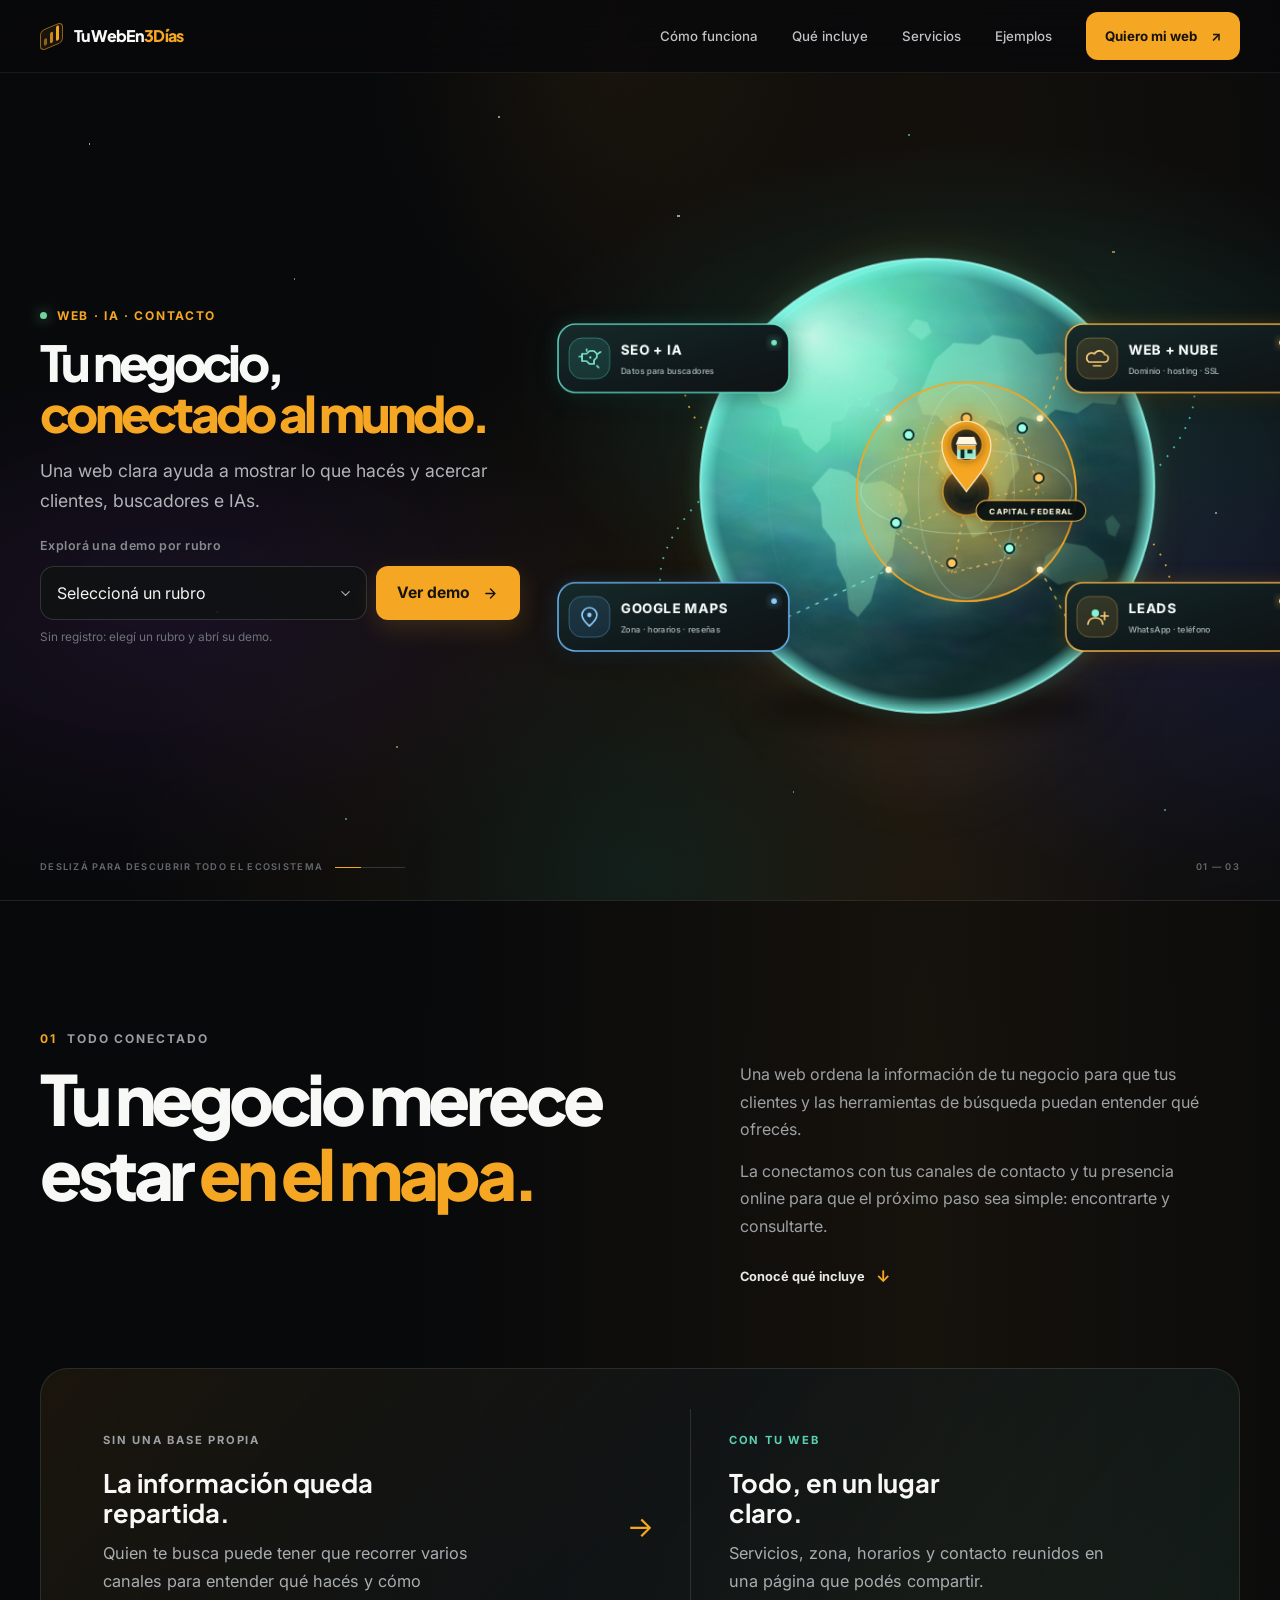
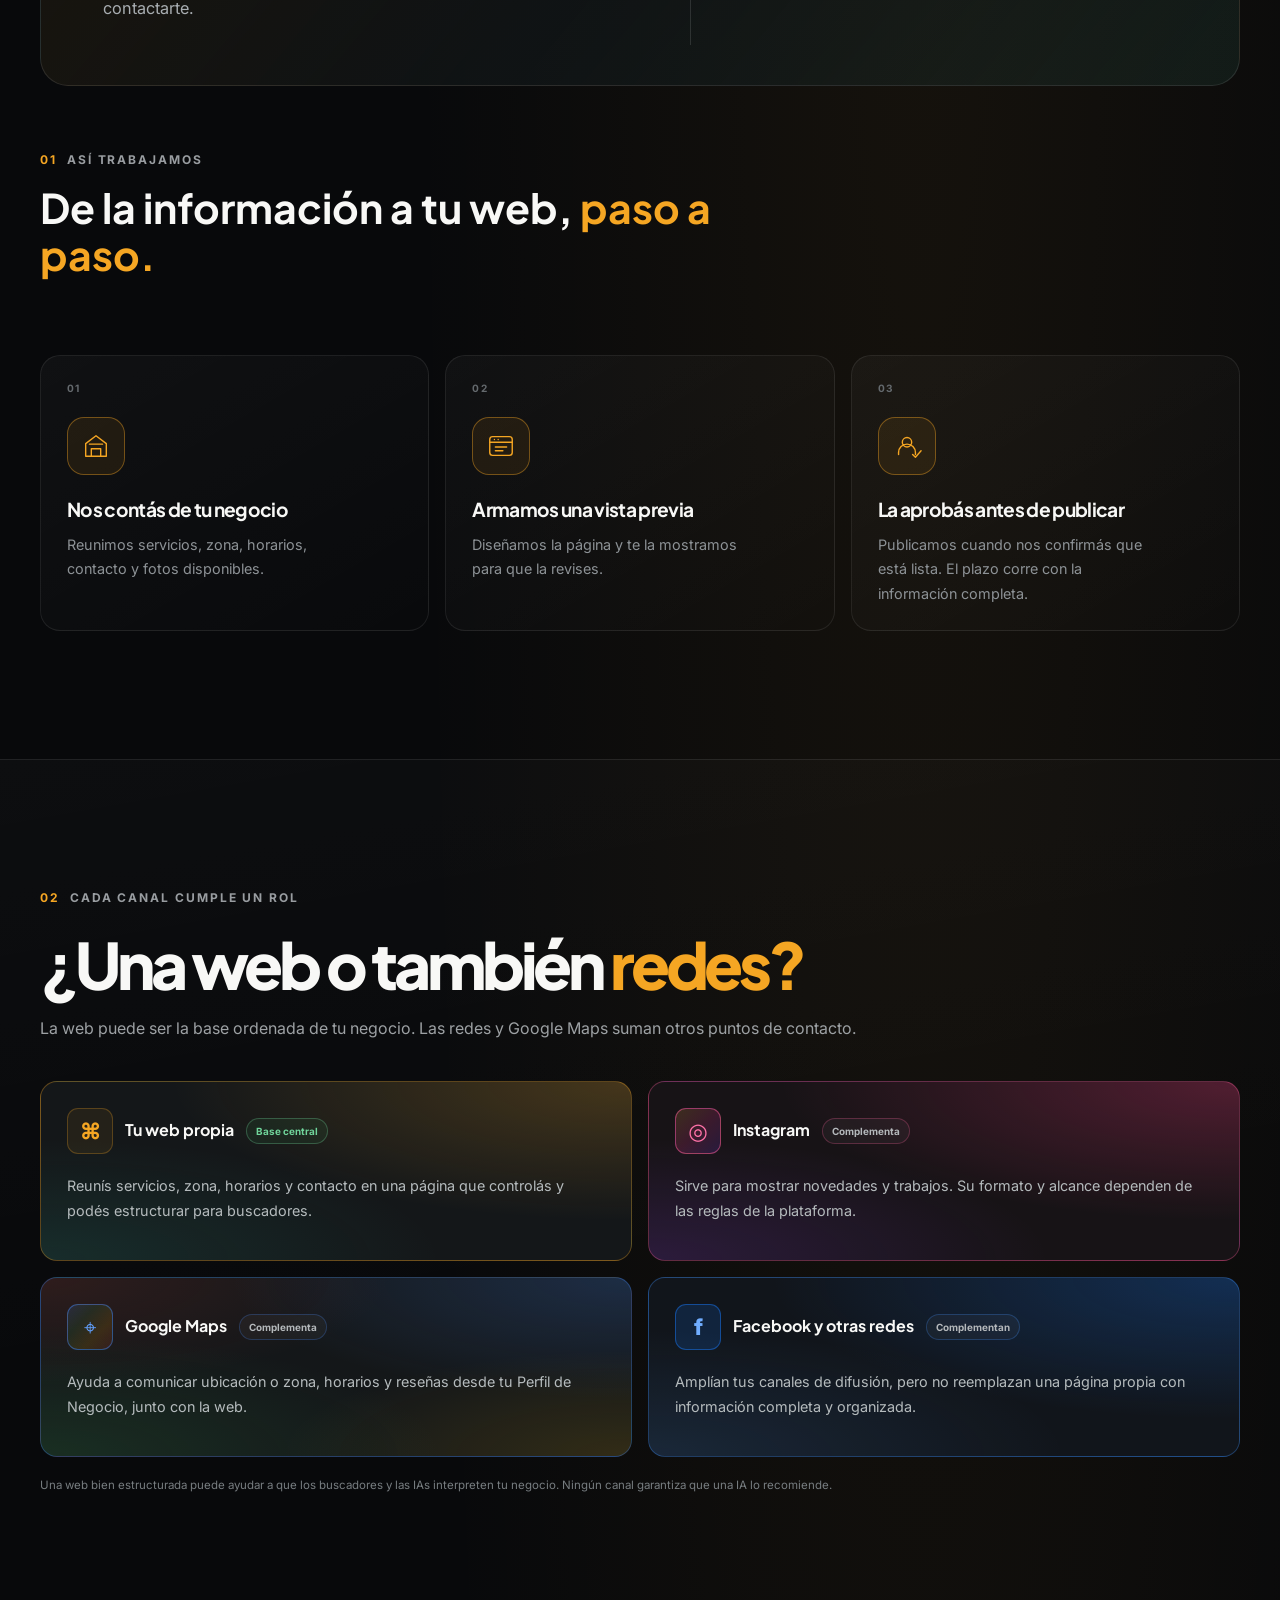
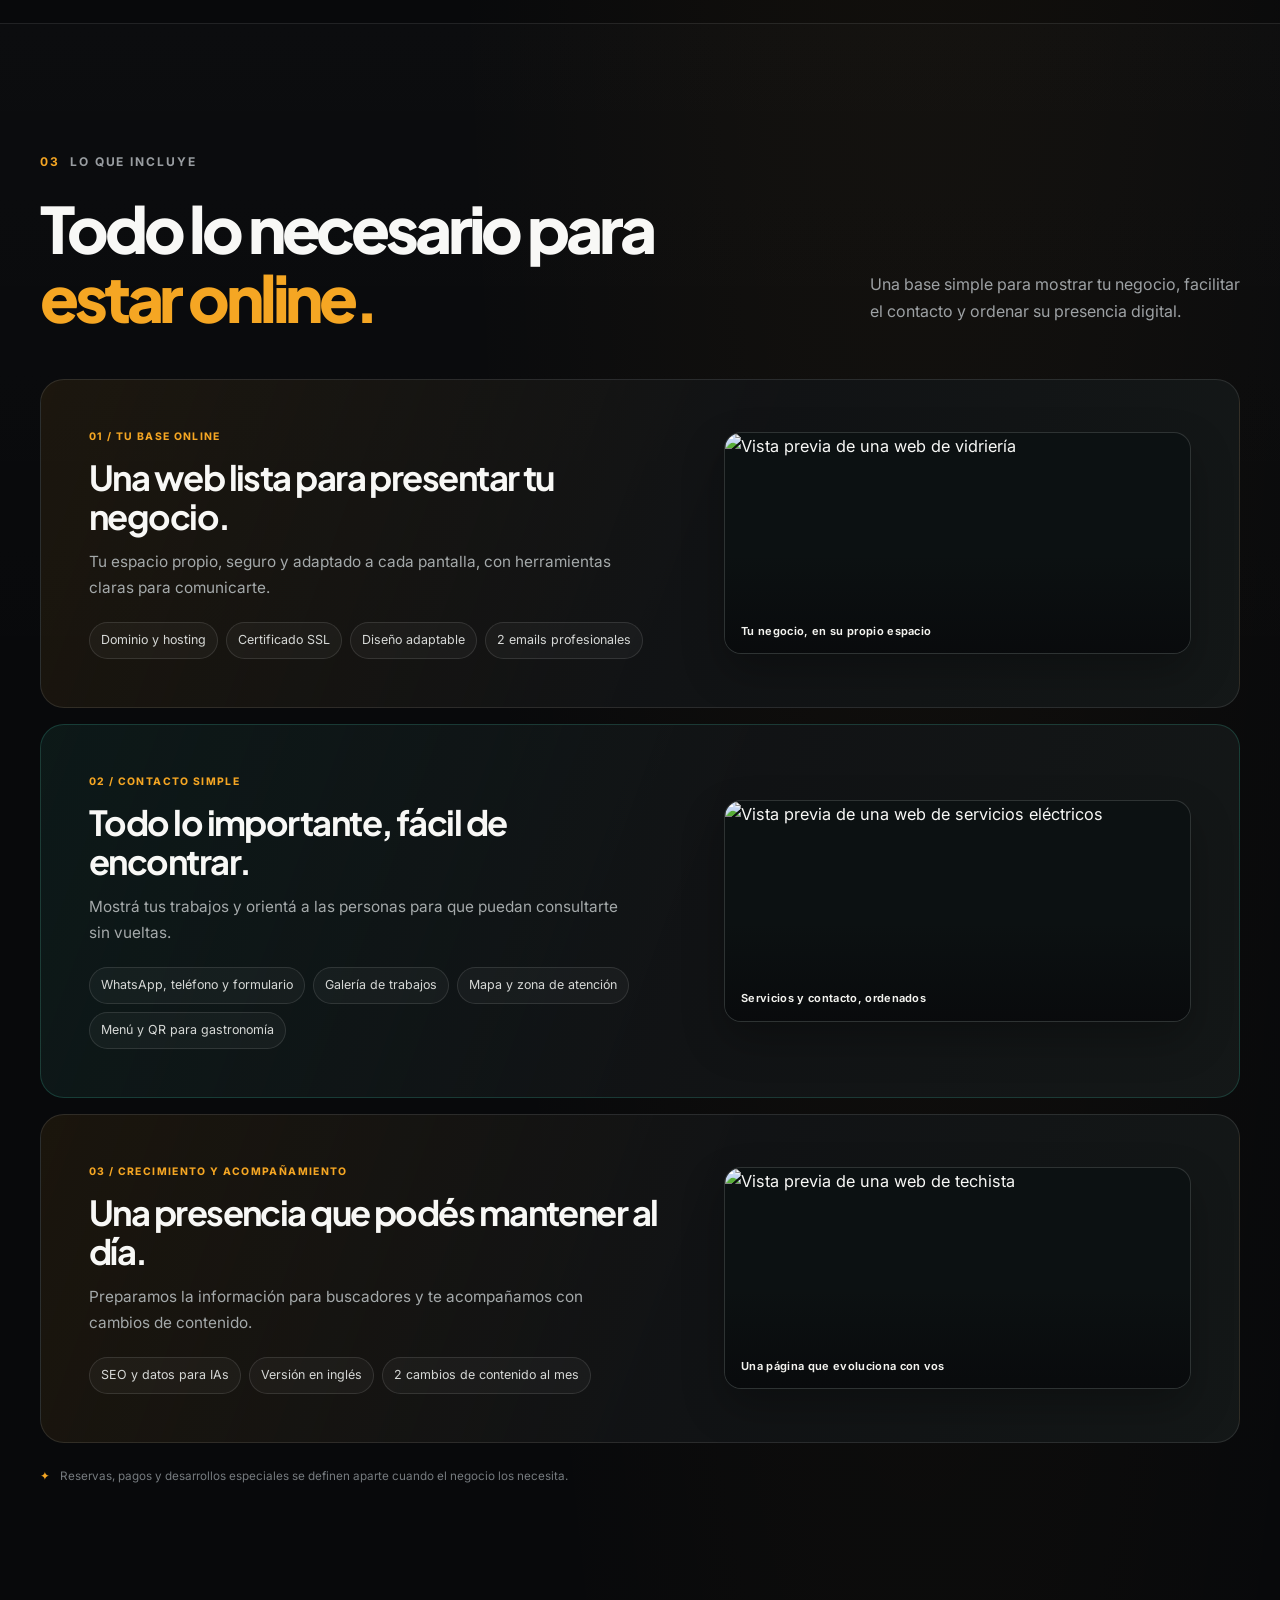
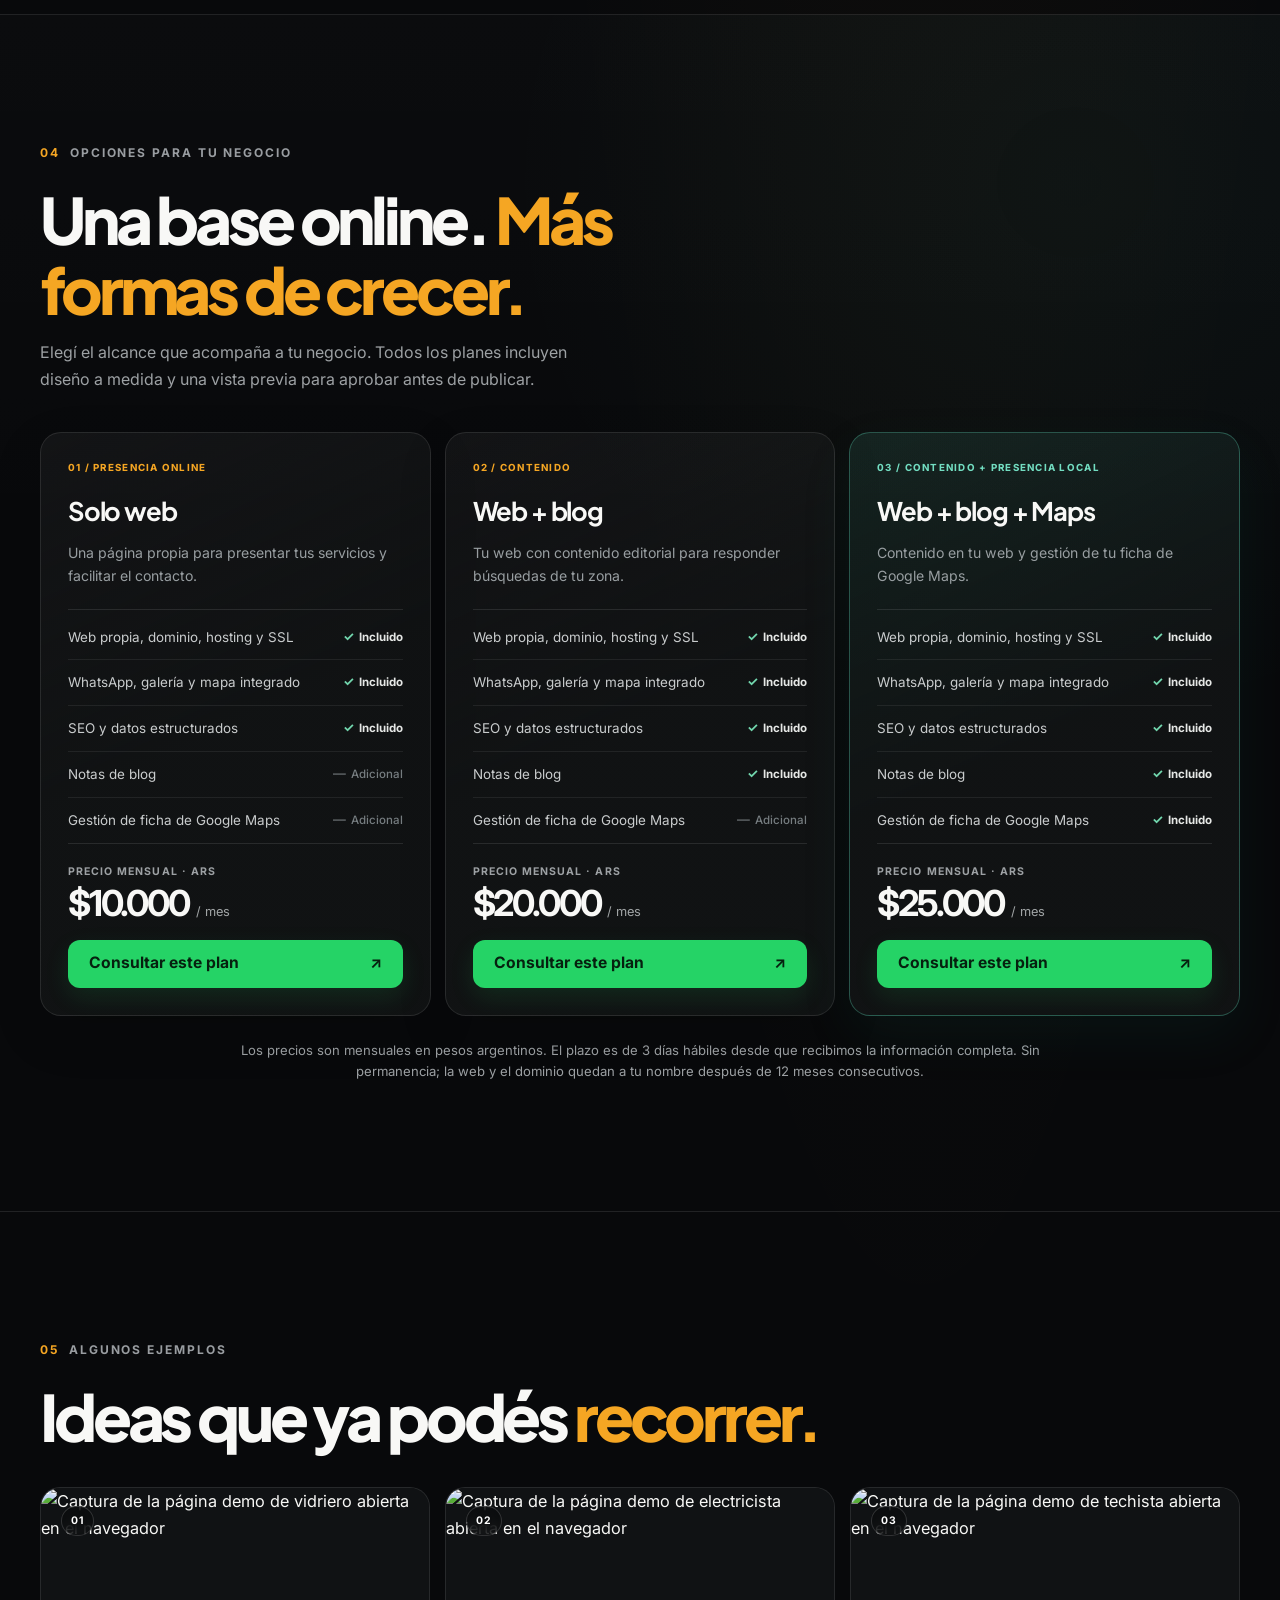
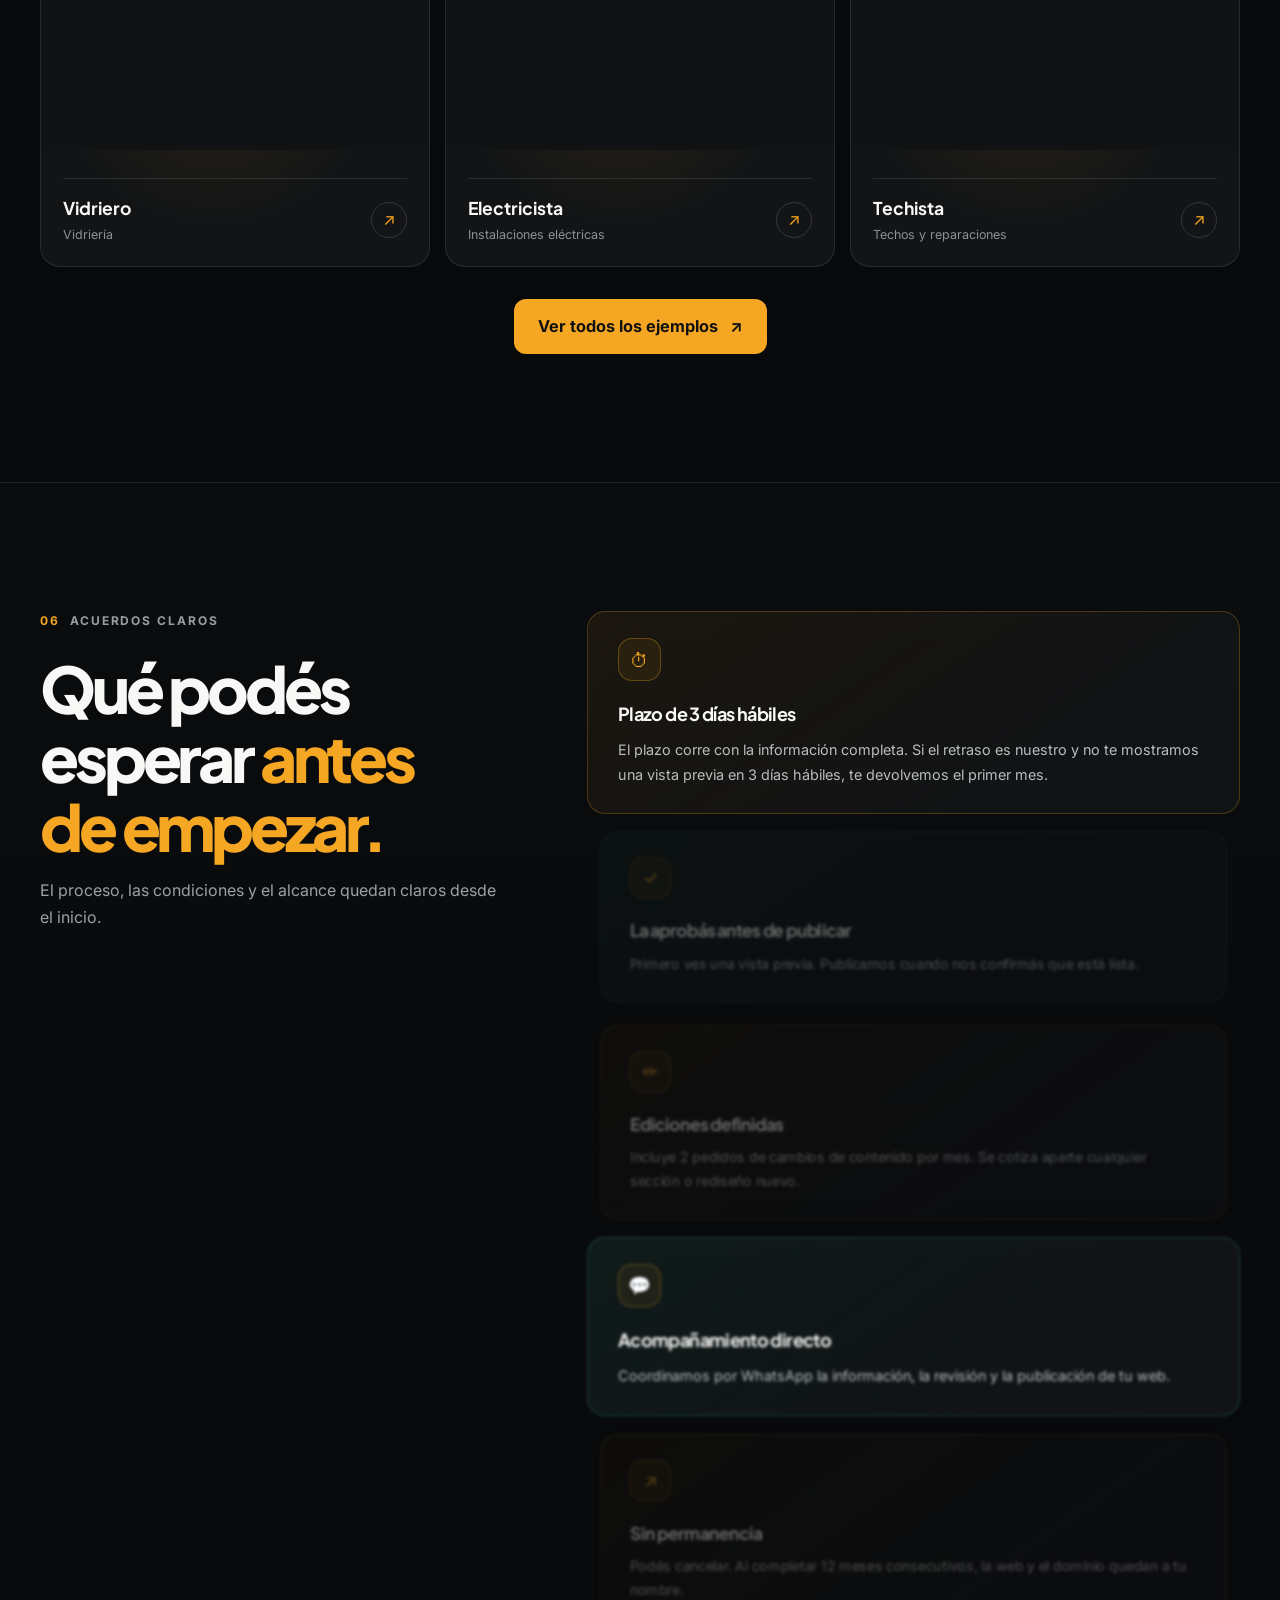
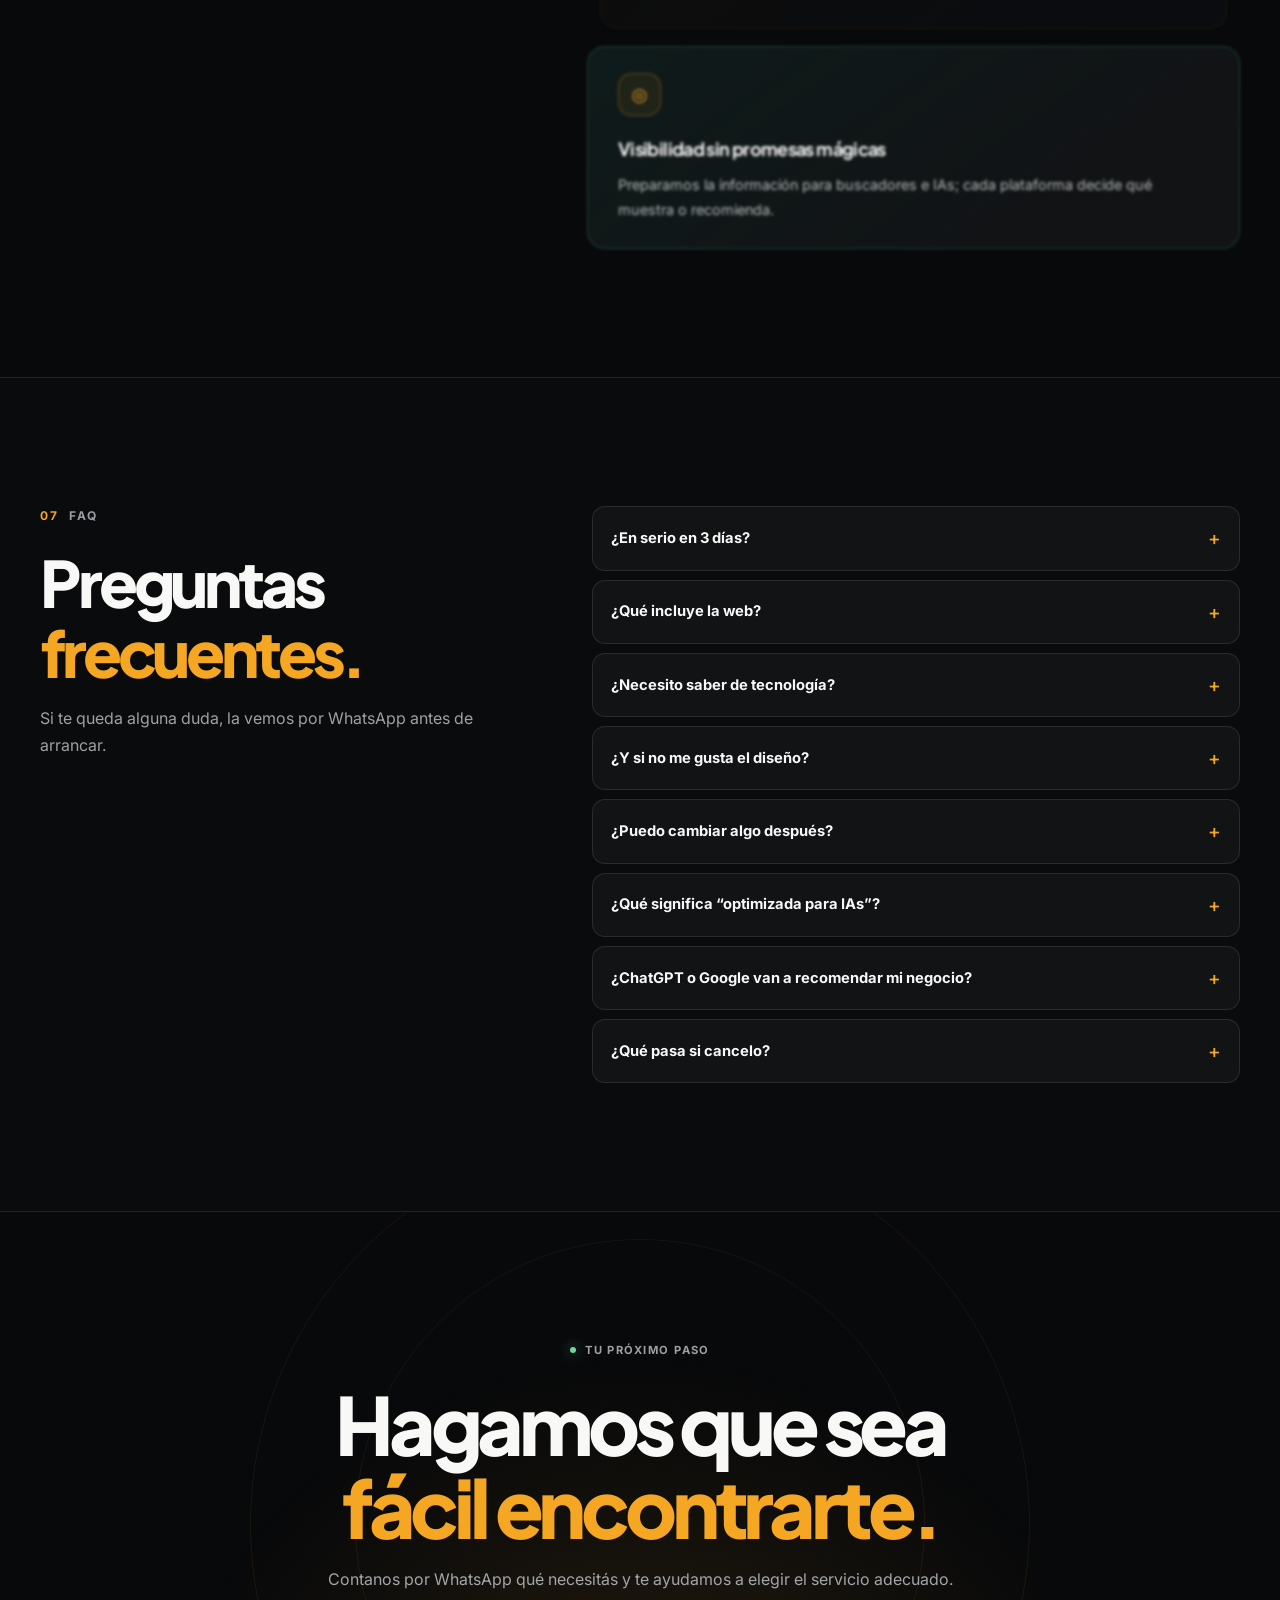
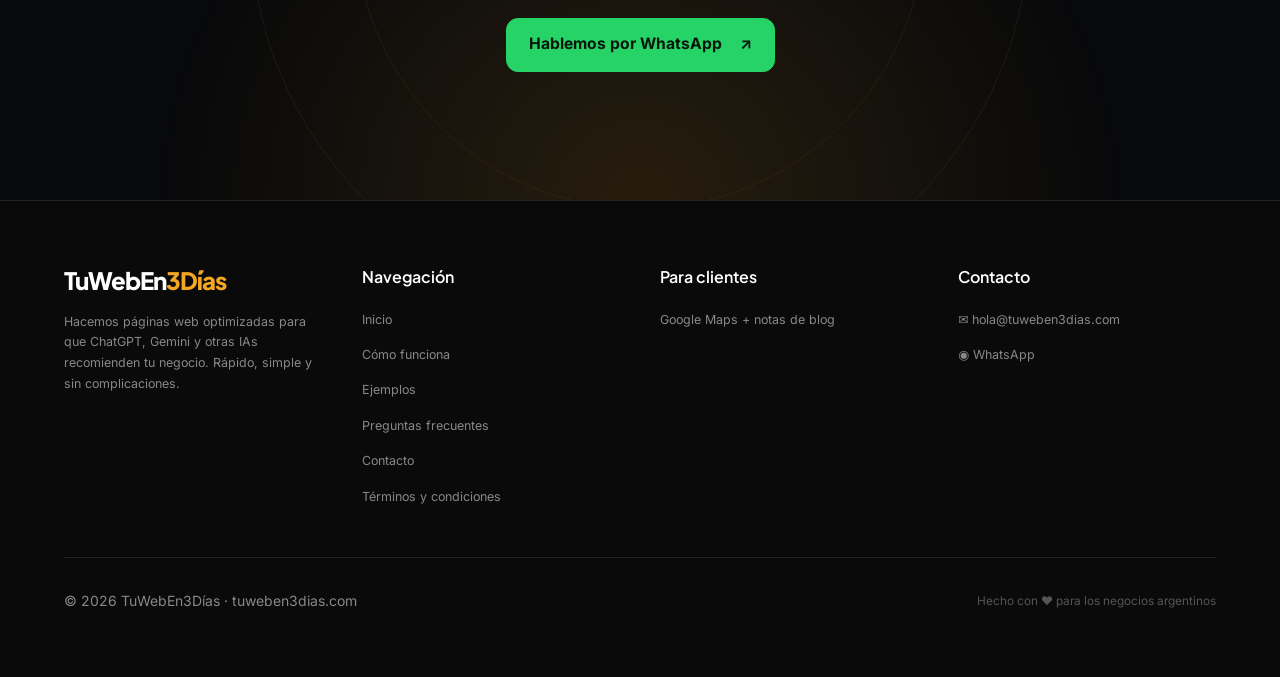
==== commit eb39bb97: "Concentrar el brillo ámbar en el centro de la esfera" ====
--- a/index.html
+++ b/index.html
@@ -136,11 +136,11 @@
                   <stop offset="1" stop-color="#111315"/>
                 </linearGradient>
                 <clipPath id="globe-clip"><circle cx="400" cy="320" r="232"/></clipPath>
-                <radialGradient id="argentina-network-fill" cx="34%" cy="25%" r="78%">
-                  <stop offset="0" stop-color="#f5a623" stop-opacity=".36"/>
-                  <stop offset=".46" stop-color="#f5a623" stop-opacity=".27"/>
-                  <stop offset=".82" stop-color="#ffc35b" stop-opacity=".14"/>
-                  <stop offset="1" stop-color="#f5a623" stop-opacity=".04"/>
+                <radialGradient id="argentina-network-fill" cx="50%" cy="48%" r="72%">
+                  <stop offset="0" stop-color="#f5a623" stop-opacity=".46"/>
+                  <stop offset=".38" stop-color="#f5a623" stop-opacity=".34"/>
+                  <stop offset=".76" stop-color="#ffc35b" stop-opacity=".16"/>
+                  <stop offset="1" stop-color="#f5a623" stop-opacity=".025"/>
                 </radialGradient>
               </defs>
 
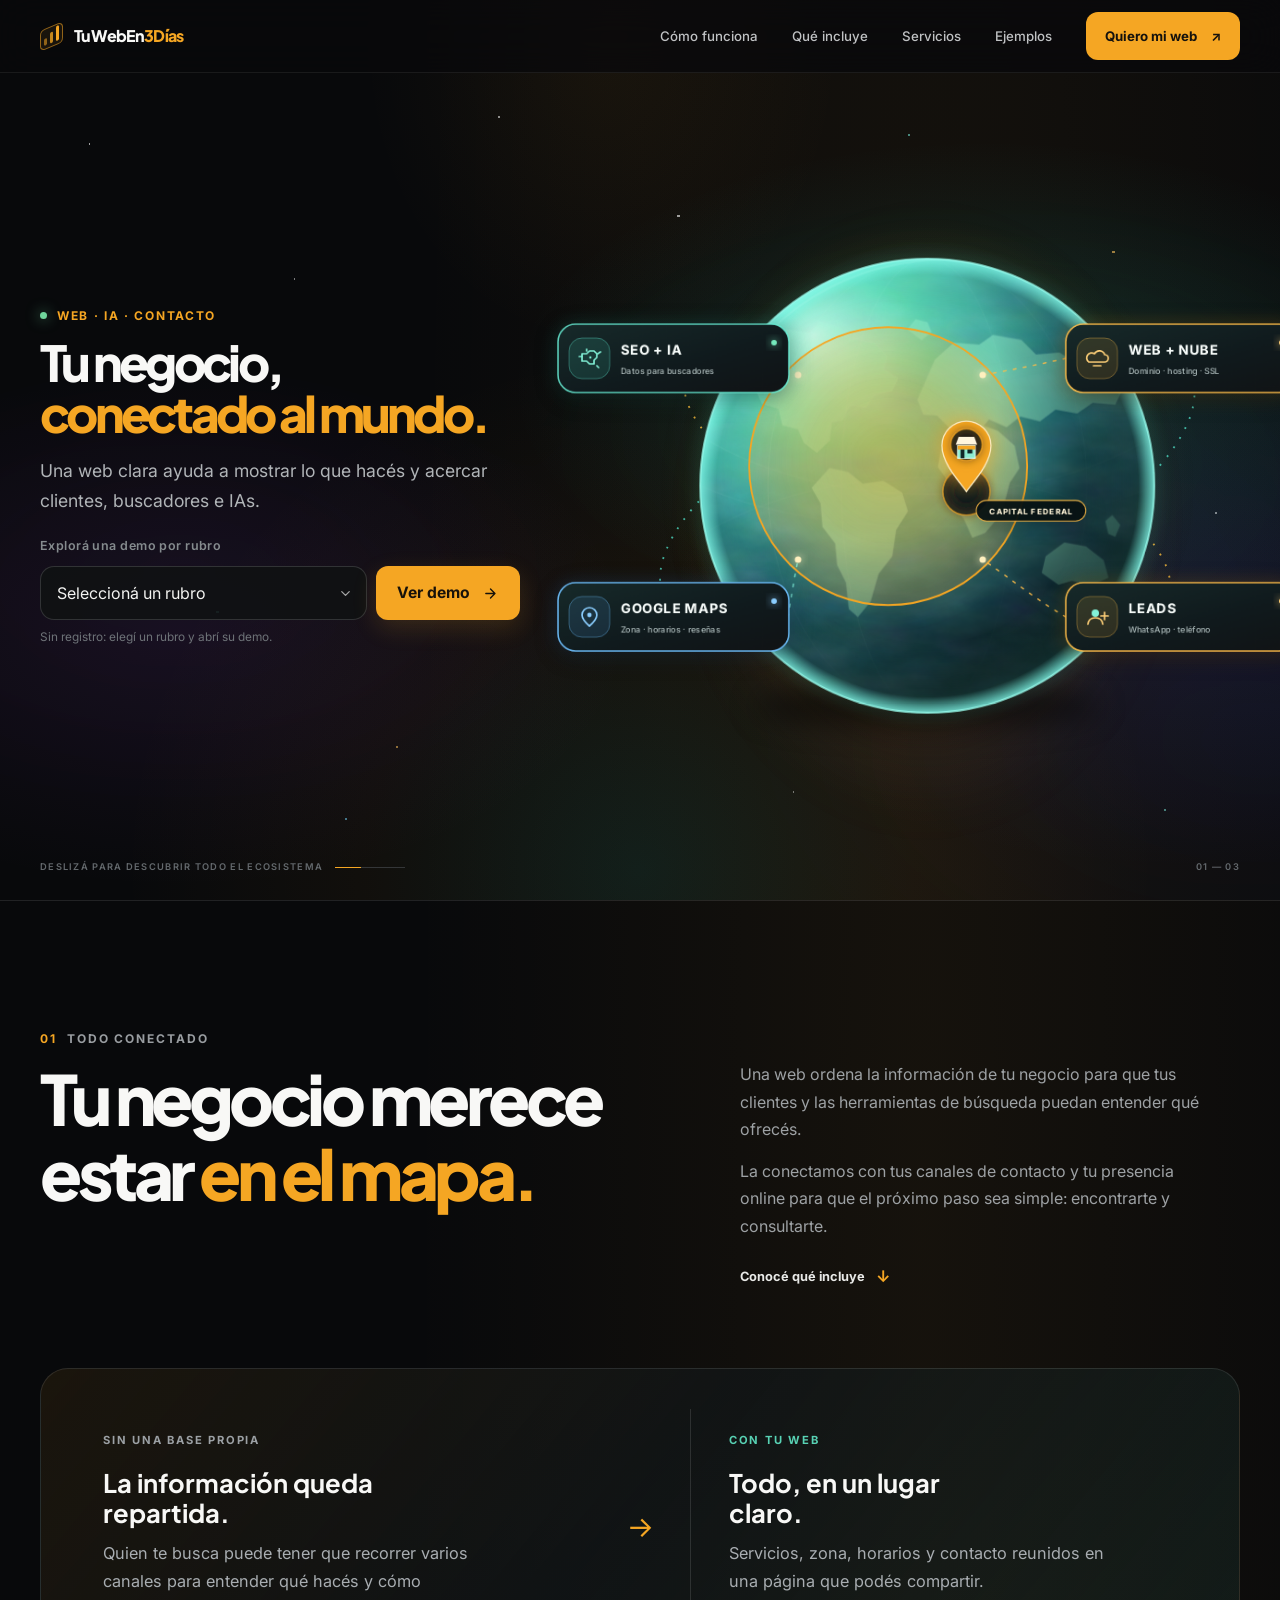
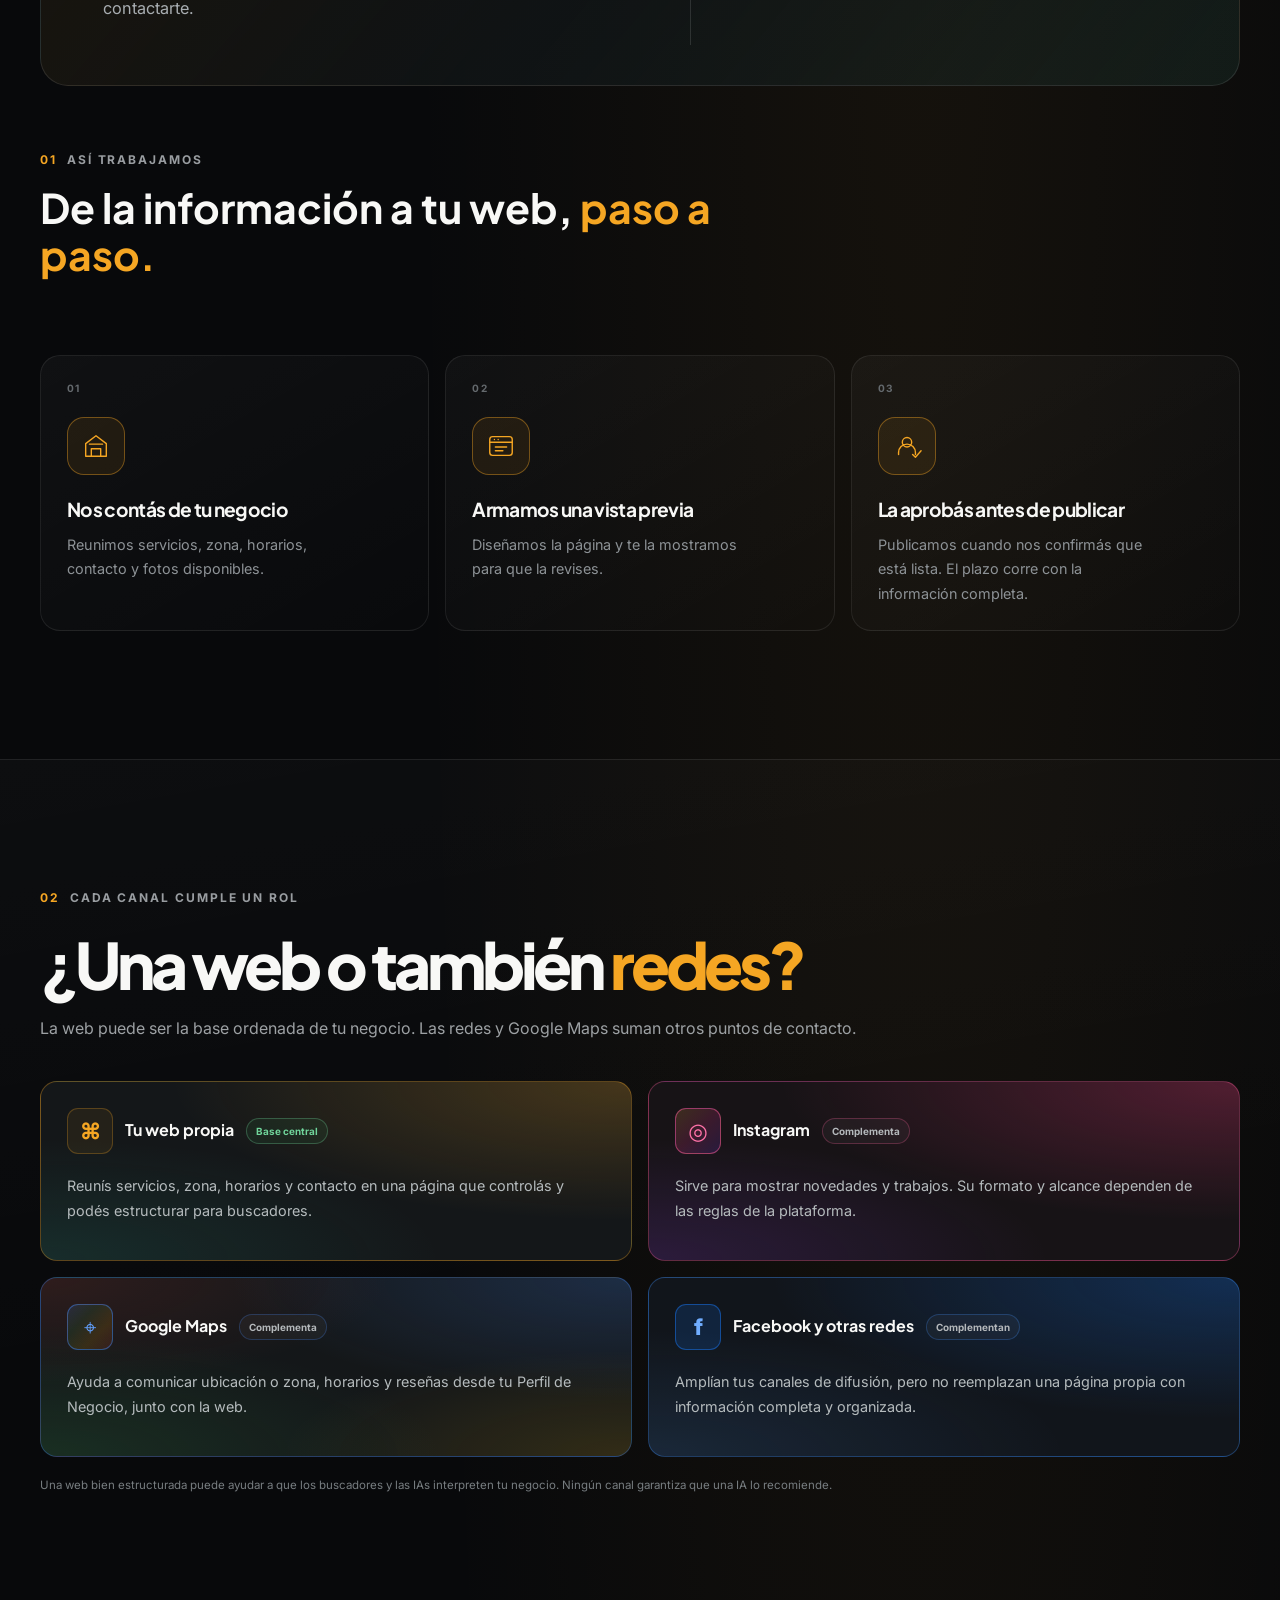
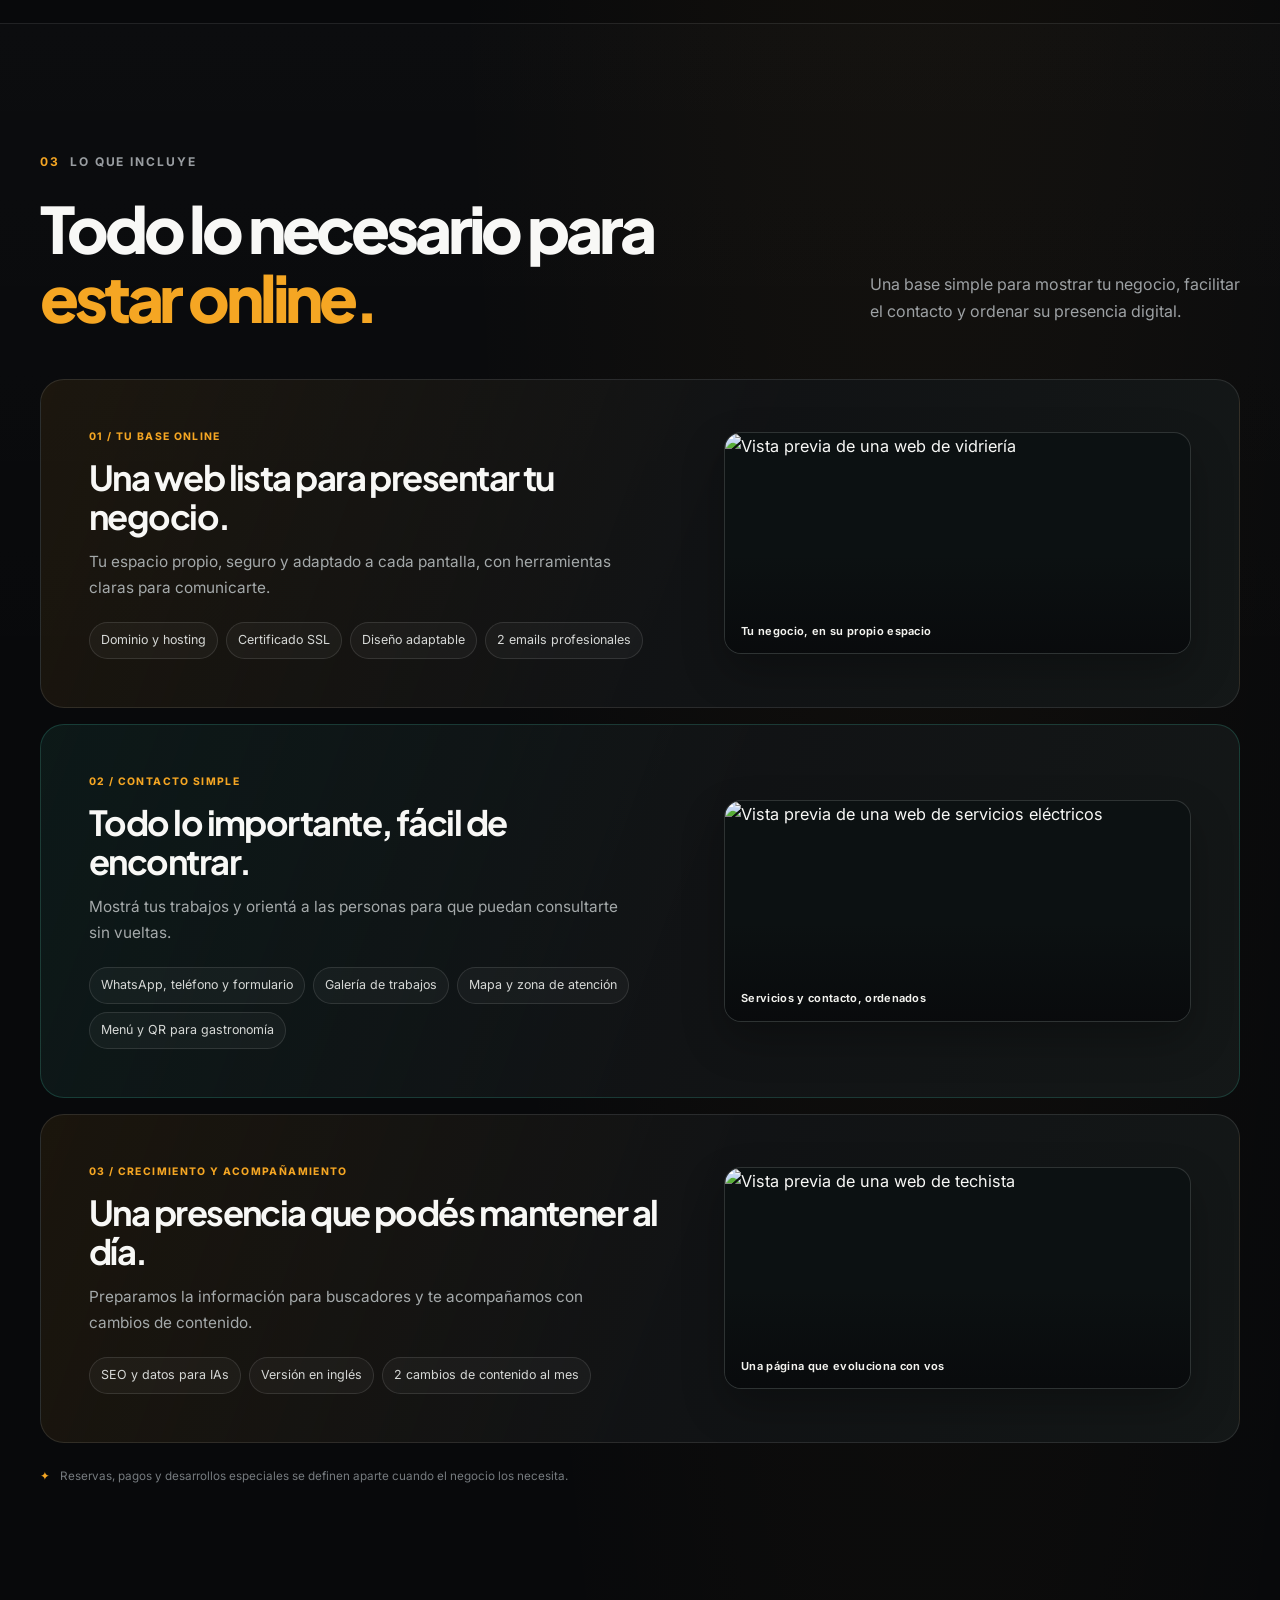
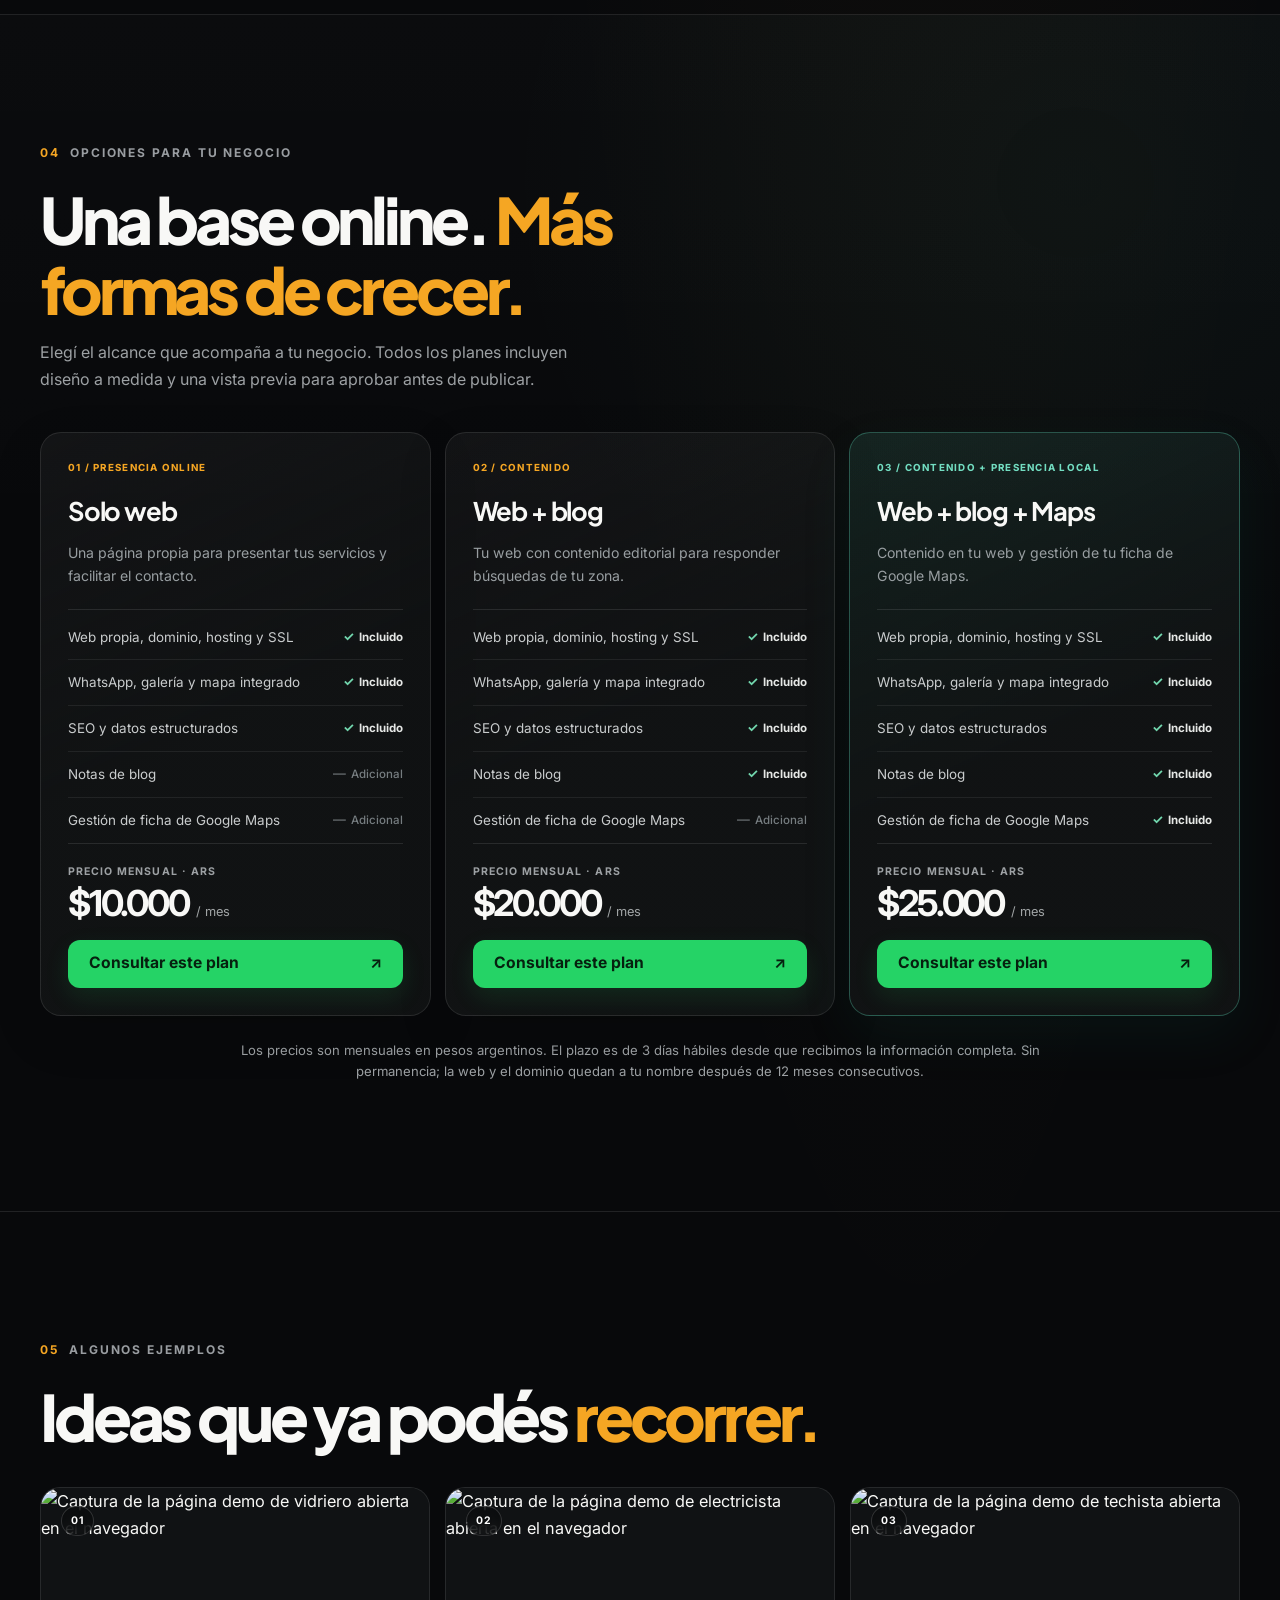
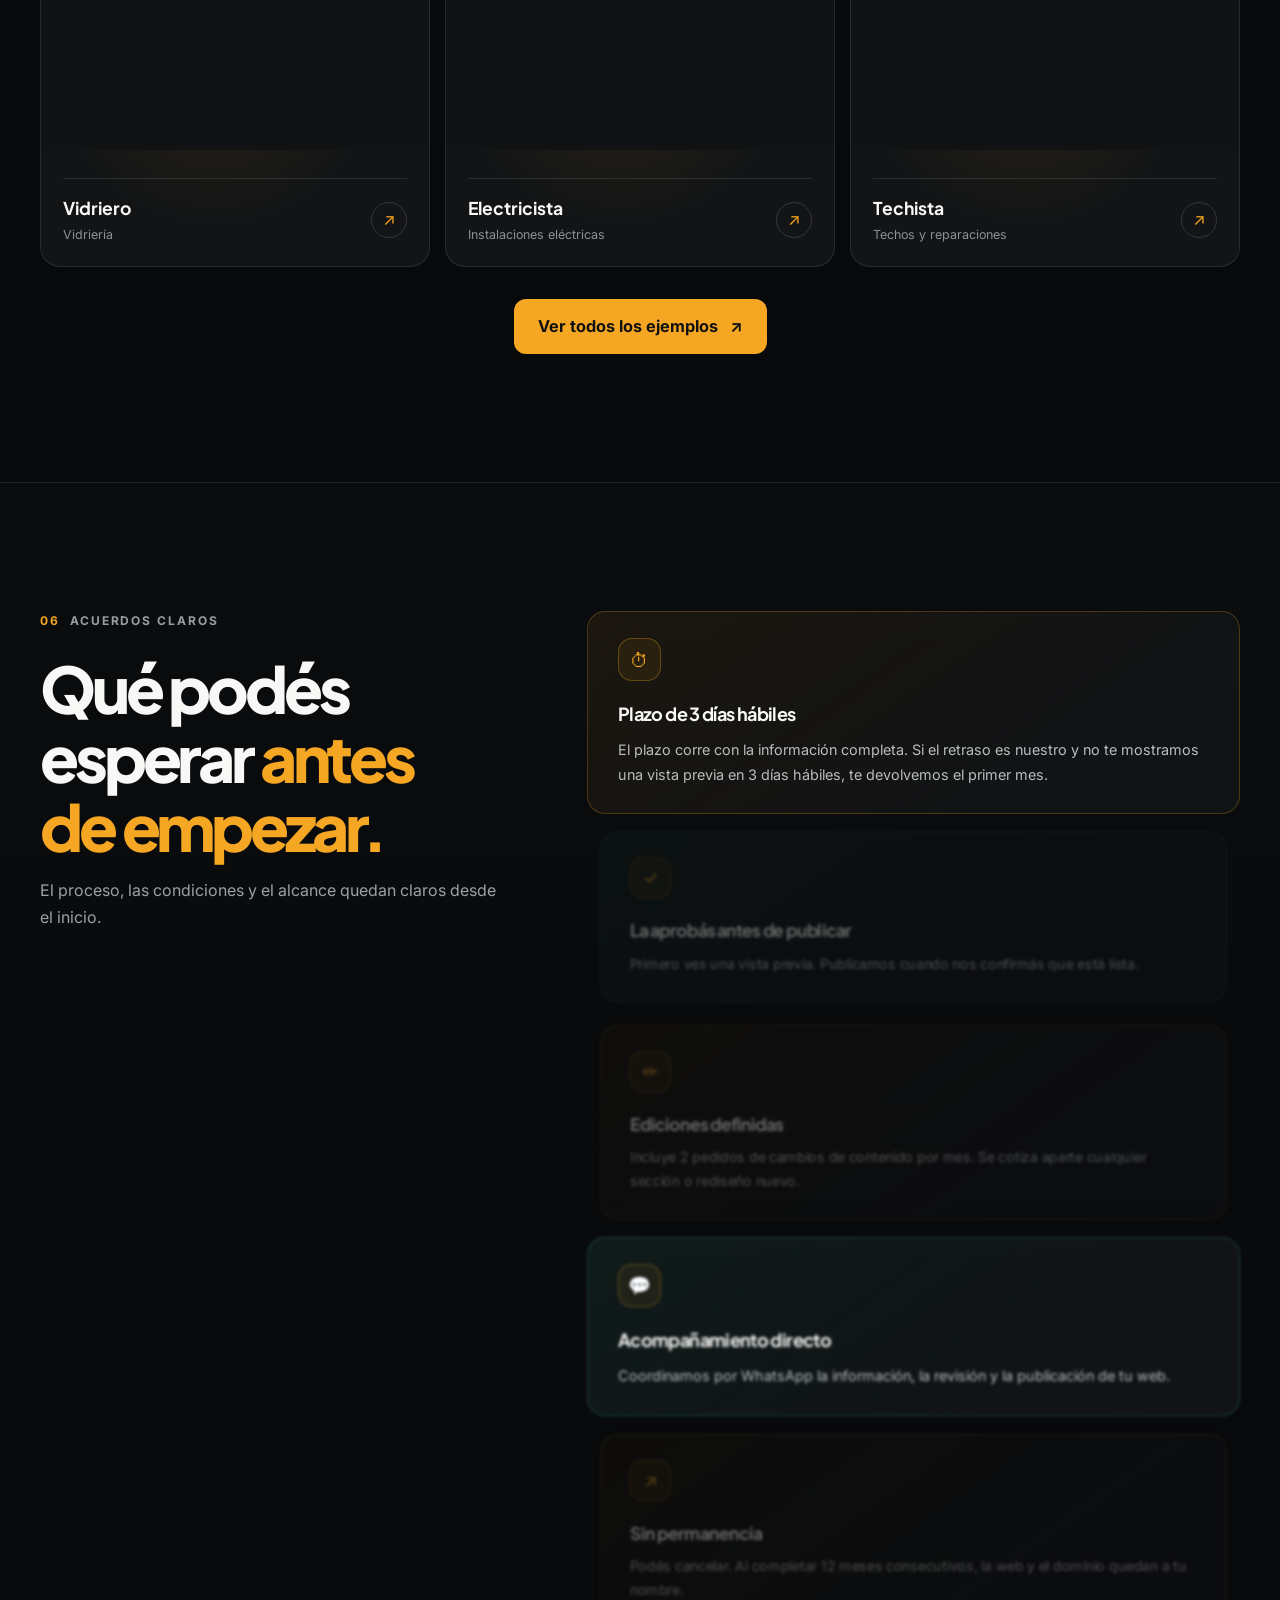
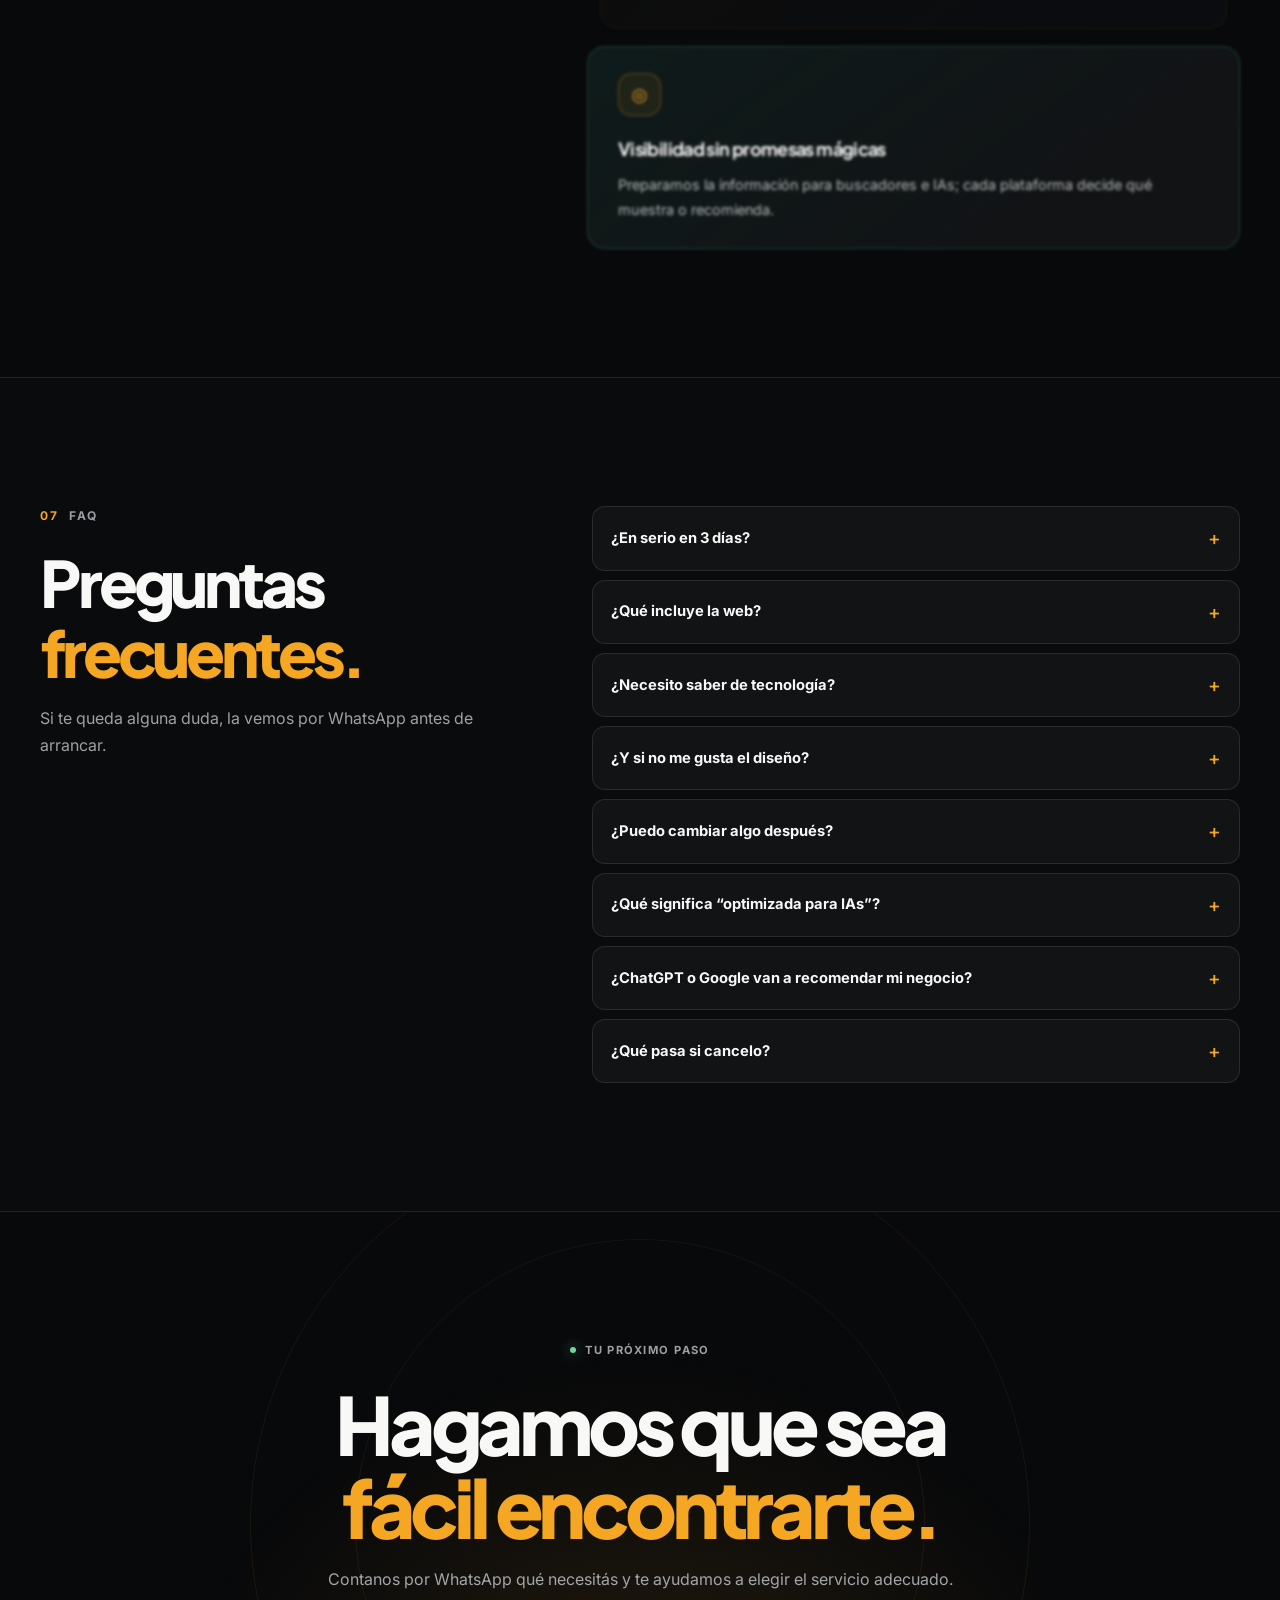
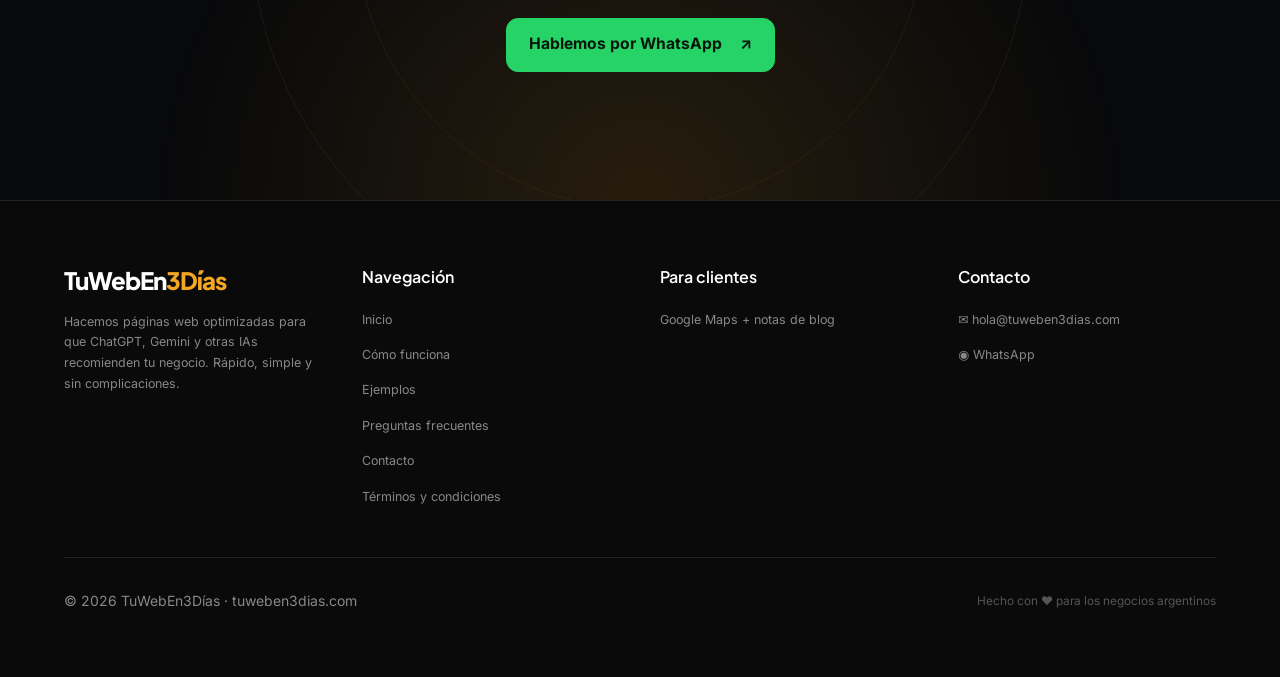
==== commit 41c30c80: "Enmarcar Sudamérica y simplificar la esfera" ====
--- a/index.html
+++ b/index.html
@@ -93,7 +93,7 @@
           <div class="hero-visual" data-scene-frame>
             <svg class="business-scene" viewBox="0 0 800 620" role="img" aria-labelledby="scene-title scene-desc">
               <title id="scene-title">Argentina como centro de una red digital para tu negocio</title>
-              <desc id="scene-desc">Un planeta fijo con Latinoamérica ampliada, un marcador en Capital Federal y una esfera de red que conecta el negocio con SEO e inteligencia artificial, la web y la nube, Google Maps y nuevos leads.</desc>
+              <desc id="scene-desc">Un planeta fijo con Sudamérica destacada por un halo ámbar translúcido, un marcador en Capital Federal y conexiones hacia SEO e inteligencia artificial, la web y la nube, Google Maps y nuevos leads.</desc>
               <defs>
                 <radialGradient id="globe-surface" cx="32%" cy="23%" r="78%">
                   <stop offset="0" stop-color="#c8f5df"/>
@@ -180,19 +180,8 @@
               <circle cx="400" cy="320" r="232" fill="url(#planet-rim)"/>
               <circle class="globe-outline" cx="400" cy="320" r="232"/>
 
-              <g class="argentina-network" transform="translate(40 -29)">
-                <circle class="argentina-network-sphere" cx="400" cy="355" r="112"/>
-                <ellipse class="argentina-network-latitude" cx="400" cy="355" rx="108" ry="43"/>
-                <ellipse class="argentina-network-longitude" cx="400" cy="355" rx="49" ry="109"/>
-                <circle class="argentina-network-latitude" cx="400" cy="355" r="78" stroke-dasharray="2 8"/>
-                <path class="argentina-network-links" d="M341 307L400 365L457 300M400 365L474 351M400 365L444 423M400 365L385 438M400 365L328 397M341 307L457 300L474 351L444 423L385 438L328 397Z"/>
-                <circle class="argentina-network-dot" cx="341" cy="297" r="5"/>
-                <circle class="argentina-network-dot" cx="400" cy="280" r="5"/>
-                <circle class="argentina-network-dot" cx="457" cy="290" r="5"/>
-                <circle class="argentina-network-dot" cx="474" cy="341" r="5"/>
-                <circle class="argentina-network-dot" cx="444" cy="413" r="5"/>
-                <circle class="argentina-network-dot" cx="385" cy="428" r="5"/>
-                <circle class="argentina-network-dot" cx="328" cy="387" r="5"/>
+              <g class="argentina-network" transform="translate(-40 -55)">
+                <circle class="argentina-network-sphere" cx="400" cy="355" r="142"/>
               </g>
               <g class="globe-business argentina-marker" transform="translate(40 -39)" aria-label="Capital Federal, Argentina">
                 <circle class="argentina-location-ring" cx="400" cy="365" r="24"/>
@@ -209,15 +198,15 @@
               </g>
               </g>
               <g class="globe-connections argentina-link" fill="none">
-                <path d="M249 182C290 203 327 224 358 247"/>
-                <path d="M550 182C540 200 535 226 522 247"/>
-                <path d="M249 462C290 444 328 424 358 411"/>
-                <path d="M550 462C540 444 530 424 522 411"/>
-              </g>
-              <circle class="argentina-link-pulse" cx="358" cy="247" r="3.5"/>
-              <circle class="argentina-link-pulse" cx="522" cy="247" r="3.5" style="animation-delay:.65s"/>
-              <circle class="argentina-link-pulse" cx="358" cy="411" r="3.5" style="animation-delay:1.3s"/>
-              <circle class="argentina-link-pulse" cx="522" cy="411" r="3.5" style="animation-delay:1.95s"/>
+                <path d="M249 182C252 189 256 195 260 200"/>
+                <path d="M550 182C520 189 488 195 460 200"/>
+                <path d="M249 462C252 445 256 419 260 400"/>
+                <path d="M550 462C520 445 488 419 460 400"/>
+              </g>
+              <circle class="argentina-link-pulse" cx="260" cy="200" r="3.5"/>
+              <circle class="argentina-link-pulse" cx="460" cy="200" r="3.5" style="animation-delay:.65s"/>
+              <circle class="argentina-link-pulse" cx="260" cy="400" r="3.5" style="animation-delay:1.3s"/>
+              <circle class="argentina-link-pulse" cx="460" cy="400" r="3.5" style="animation-delay:1.95s"/>
               <g class="globe-node globe-node-ai" transform="translate(0 145)">
                 <rect class="globe-node-card" width="250" height="74" rx="19"/>
                 <rect class="globe-node-icon-bg" x="12" y="15" width="44" height="44" rx="14"/>
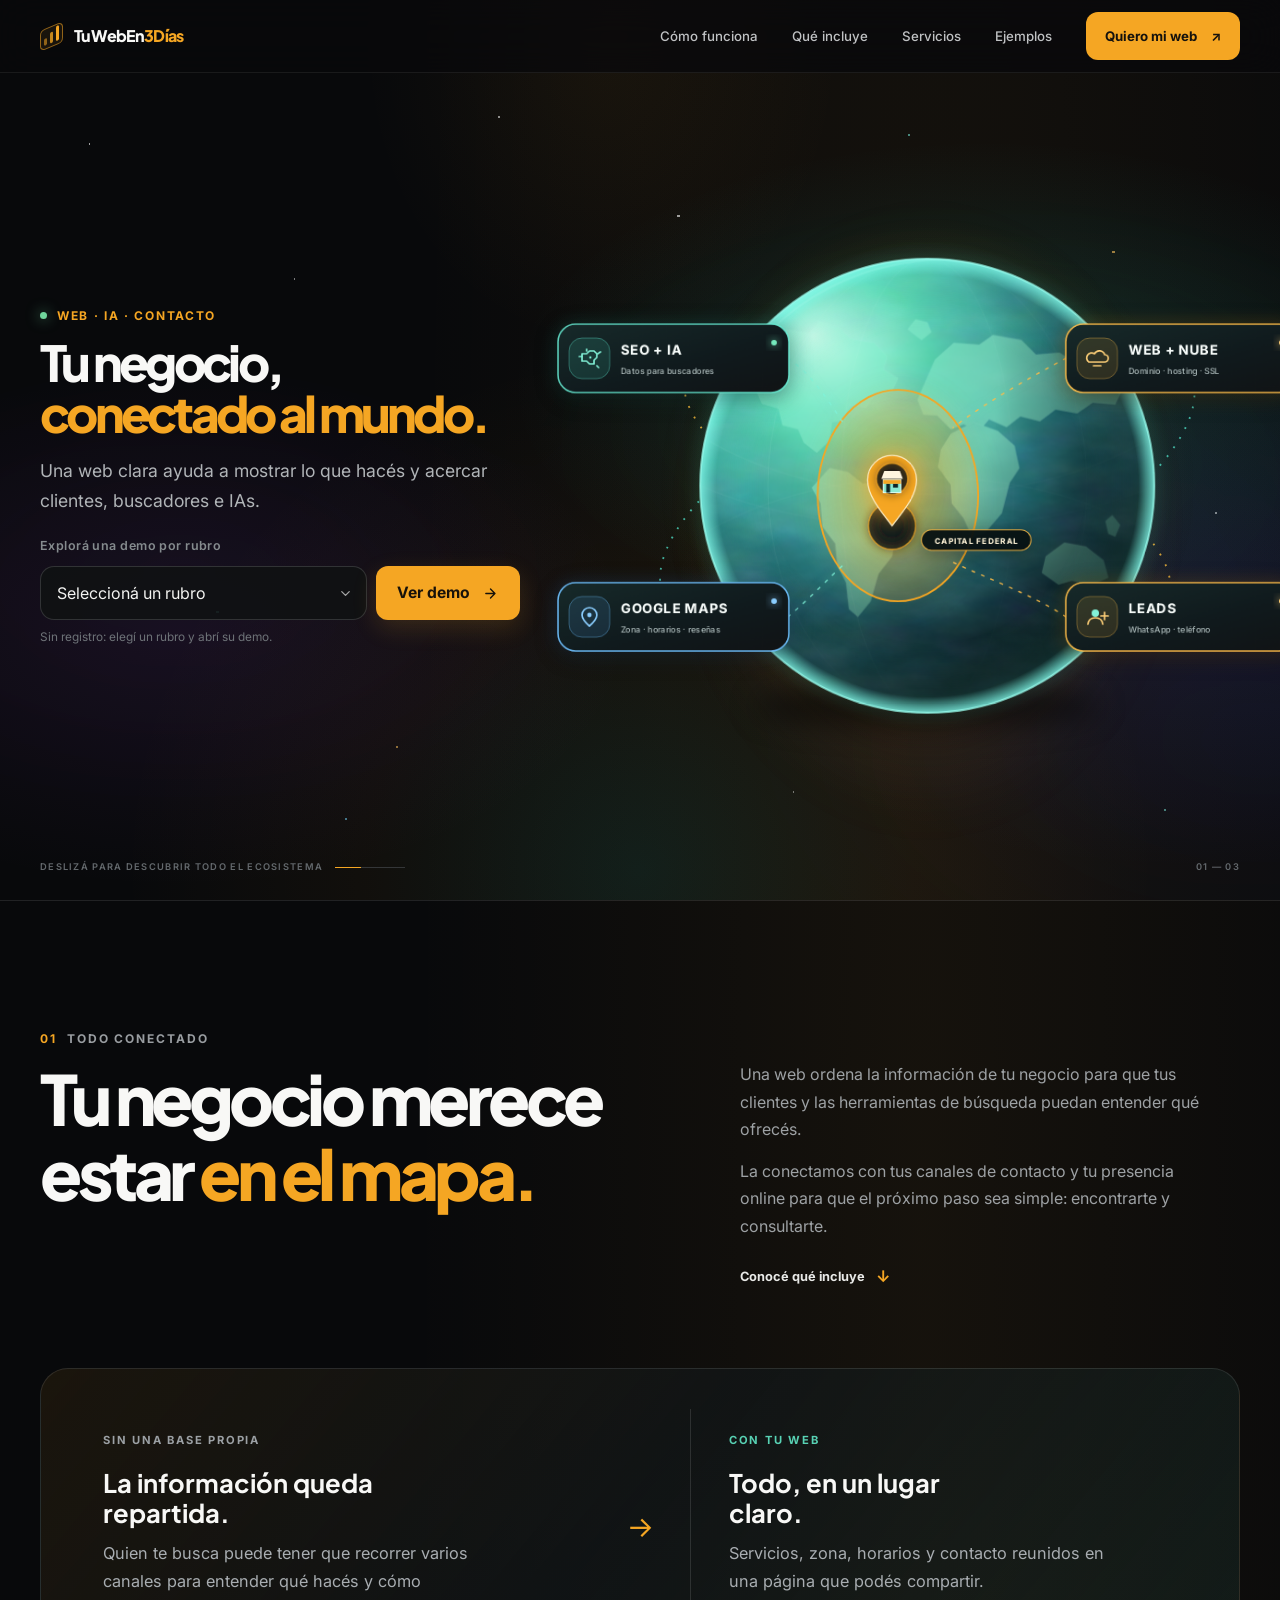
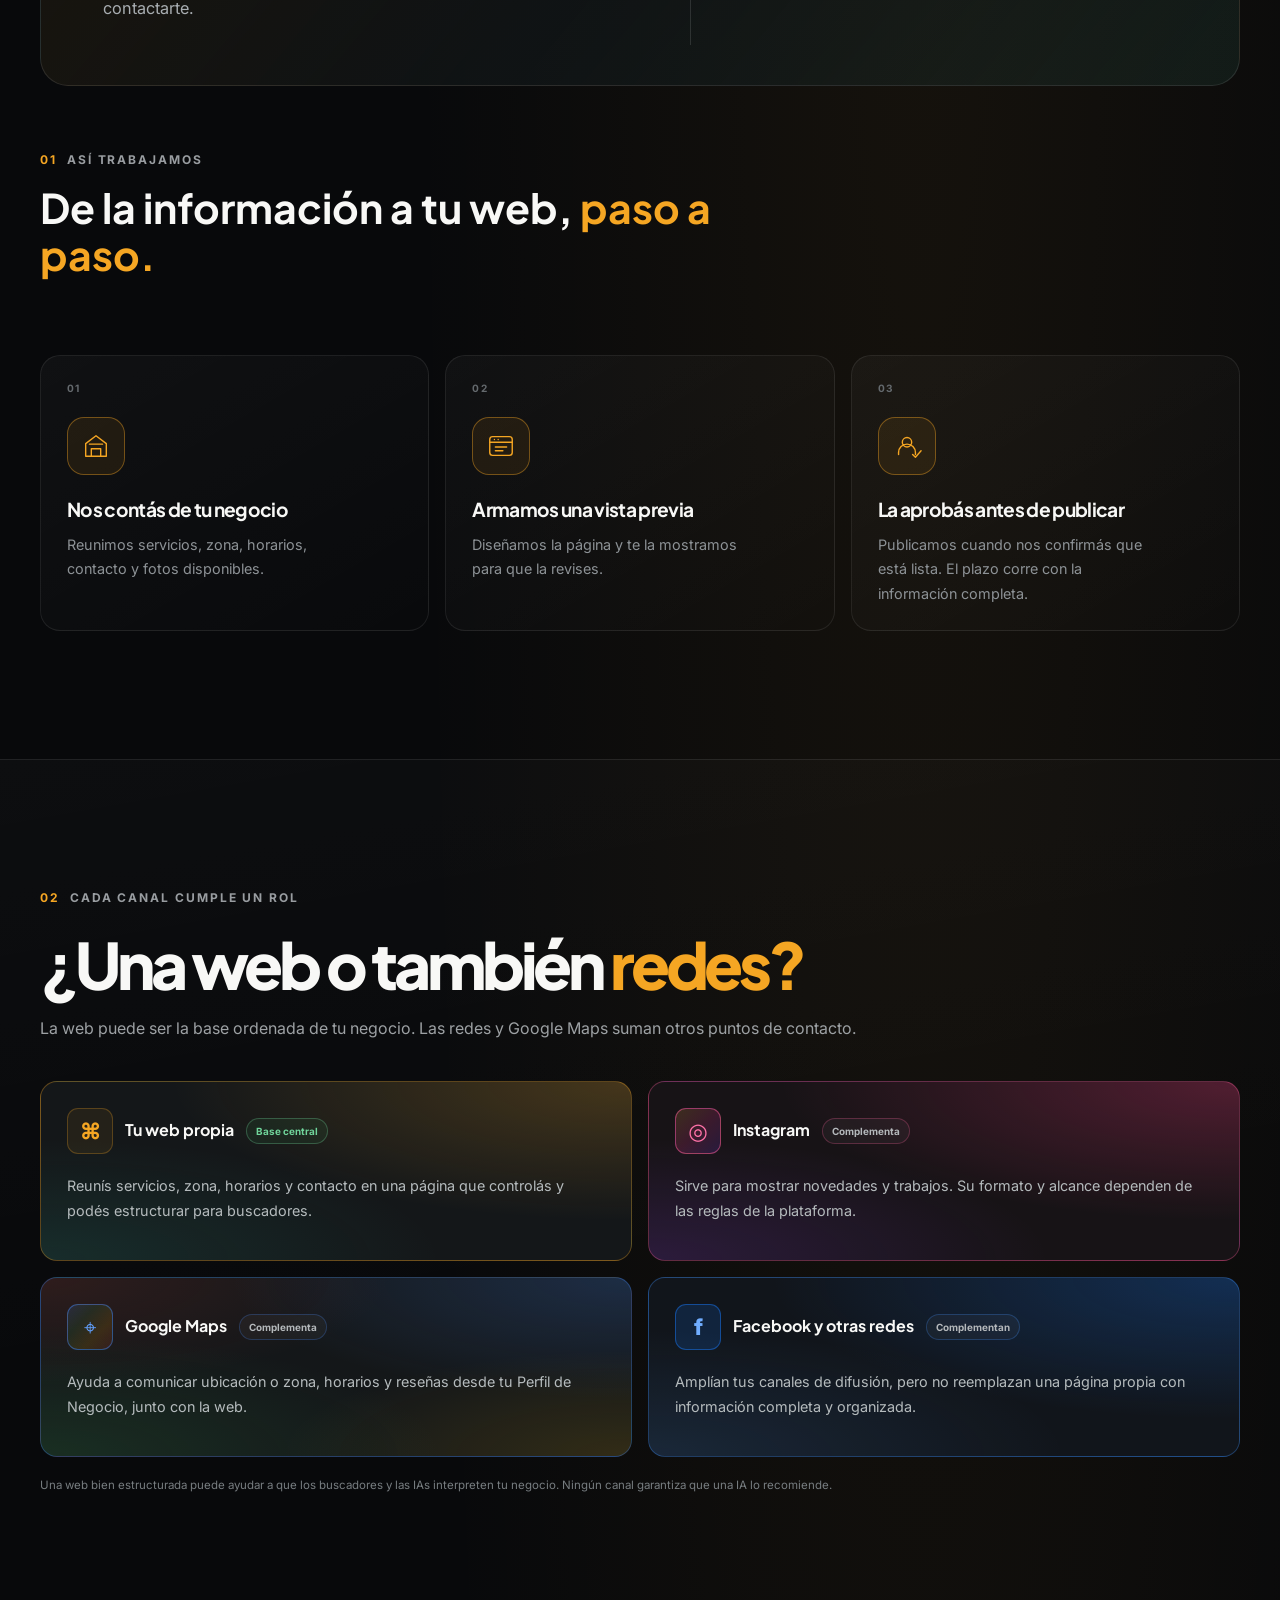
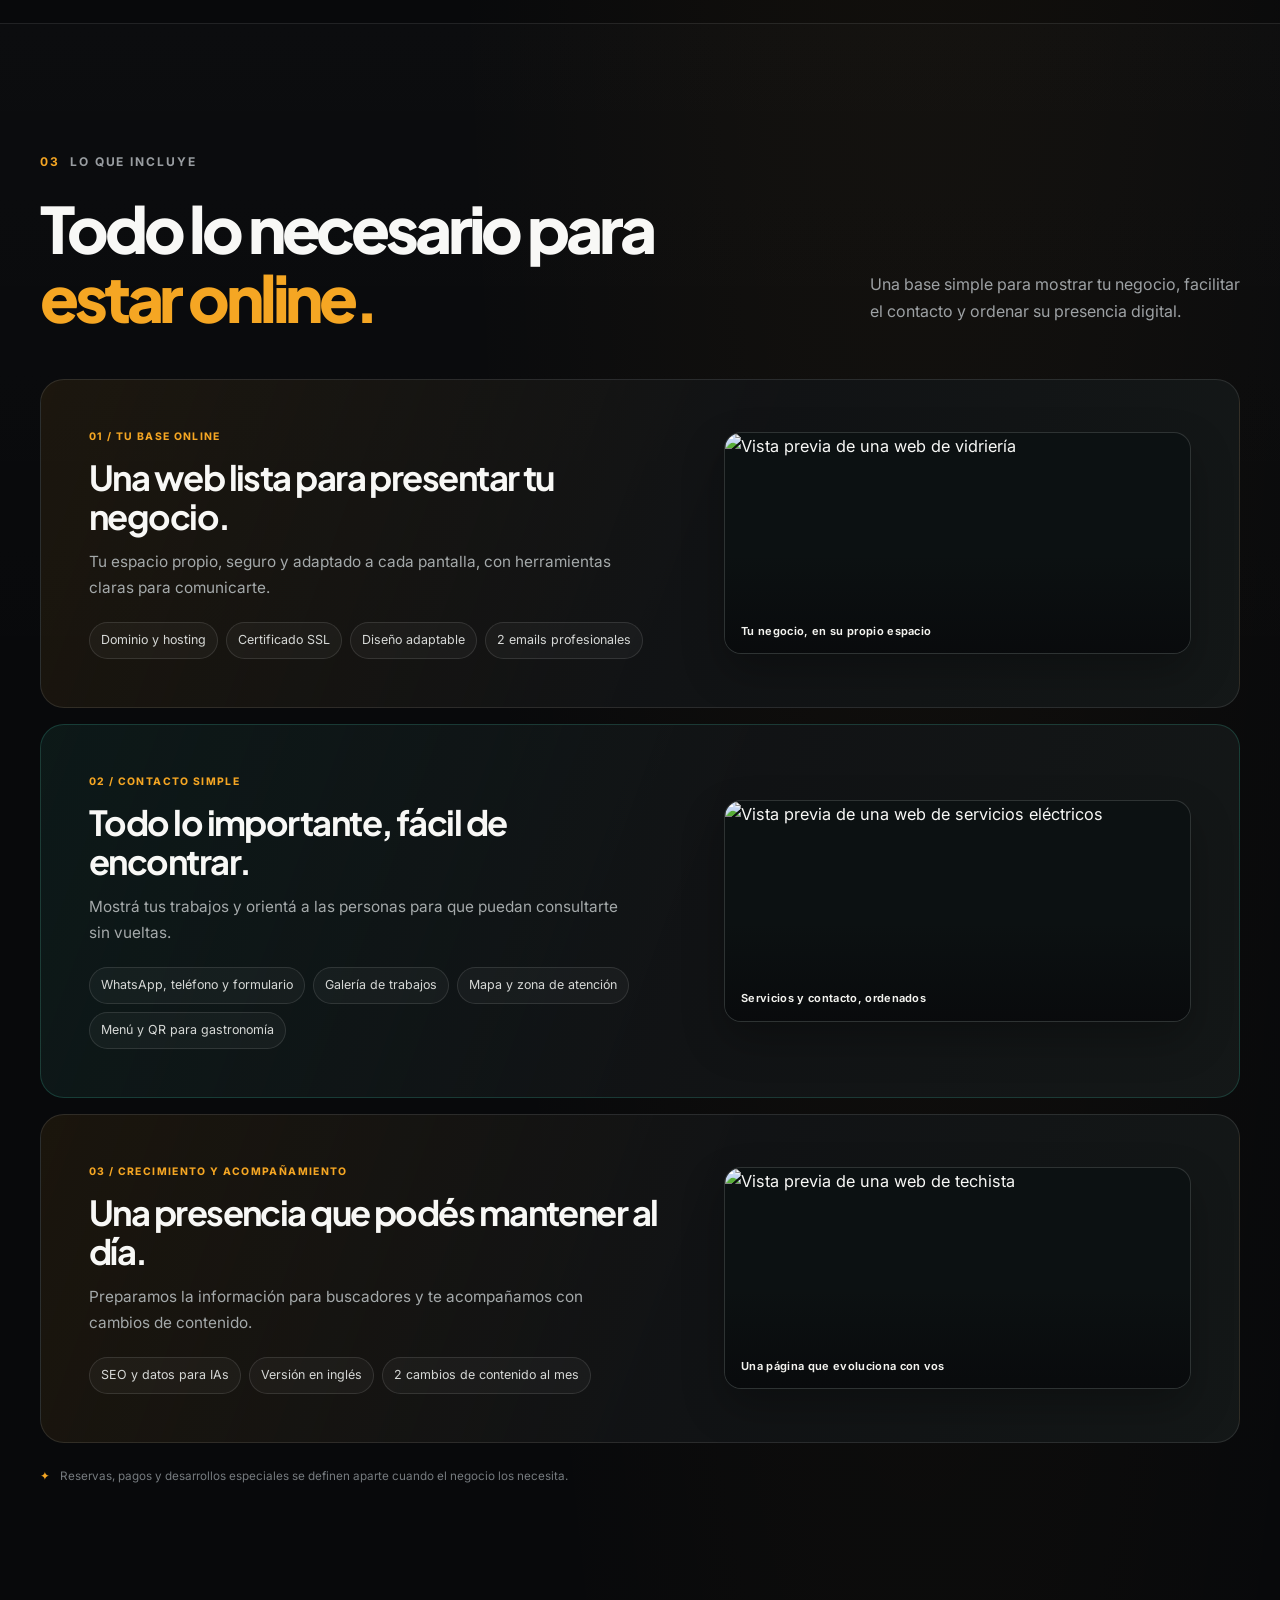
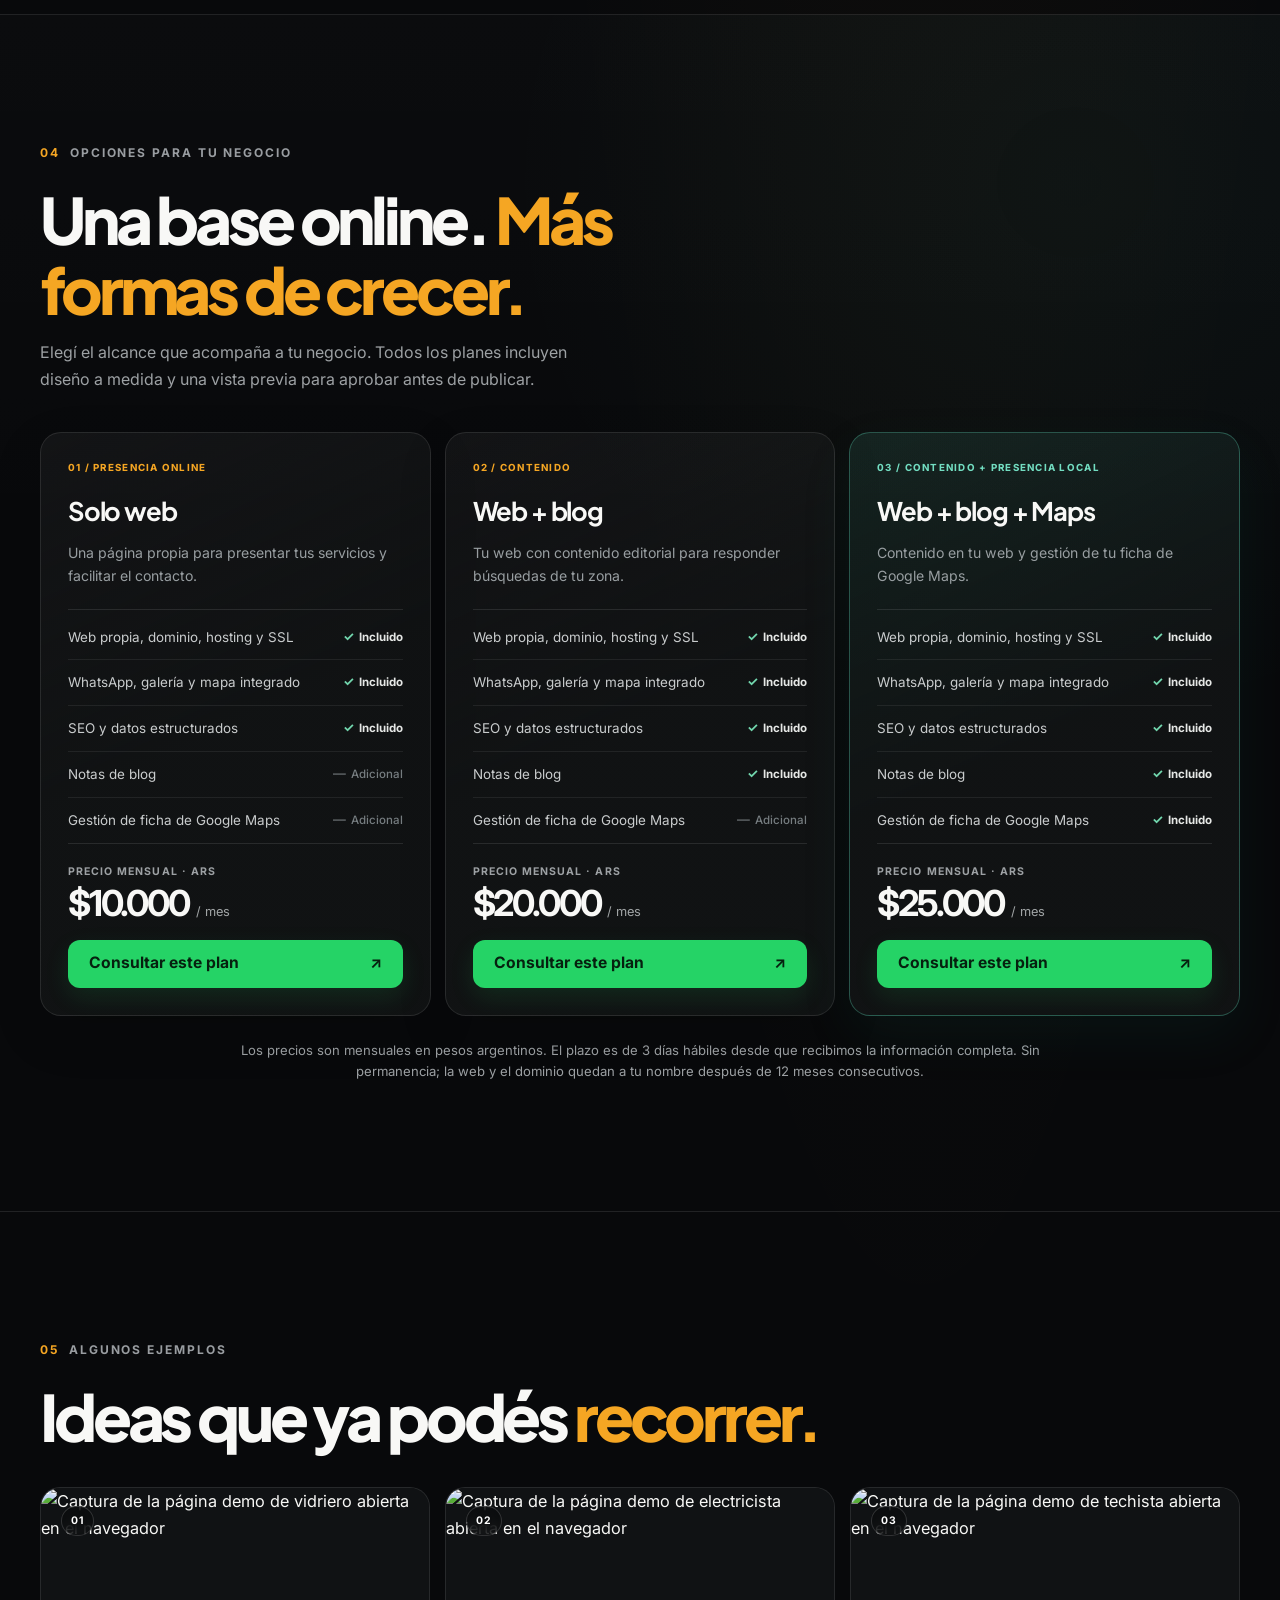
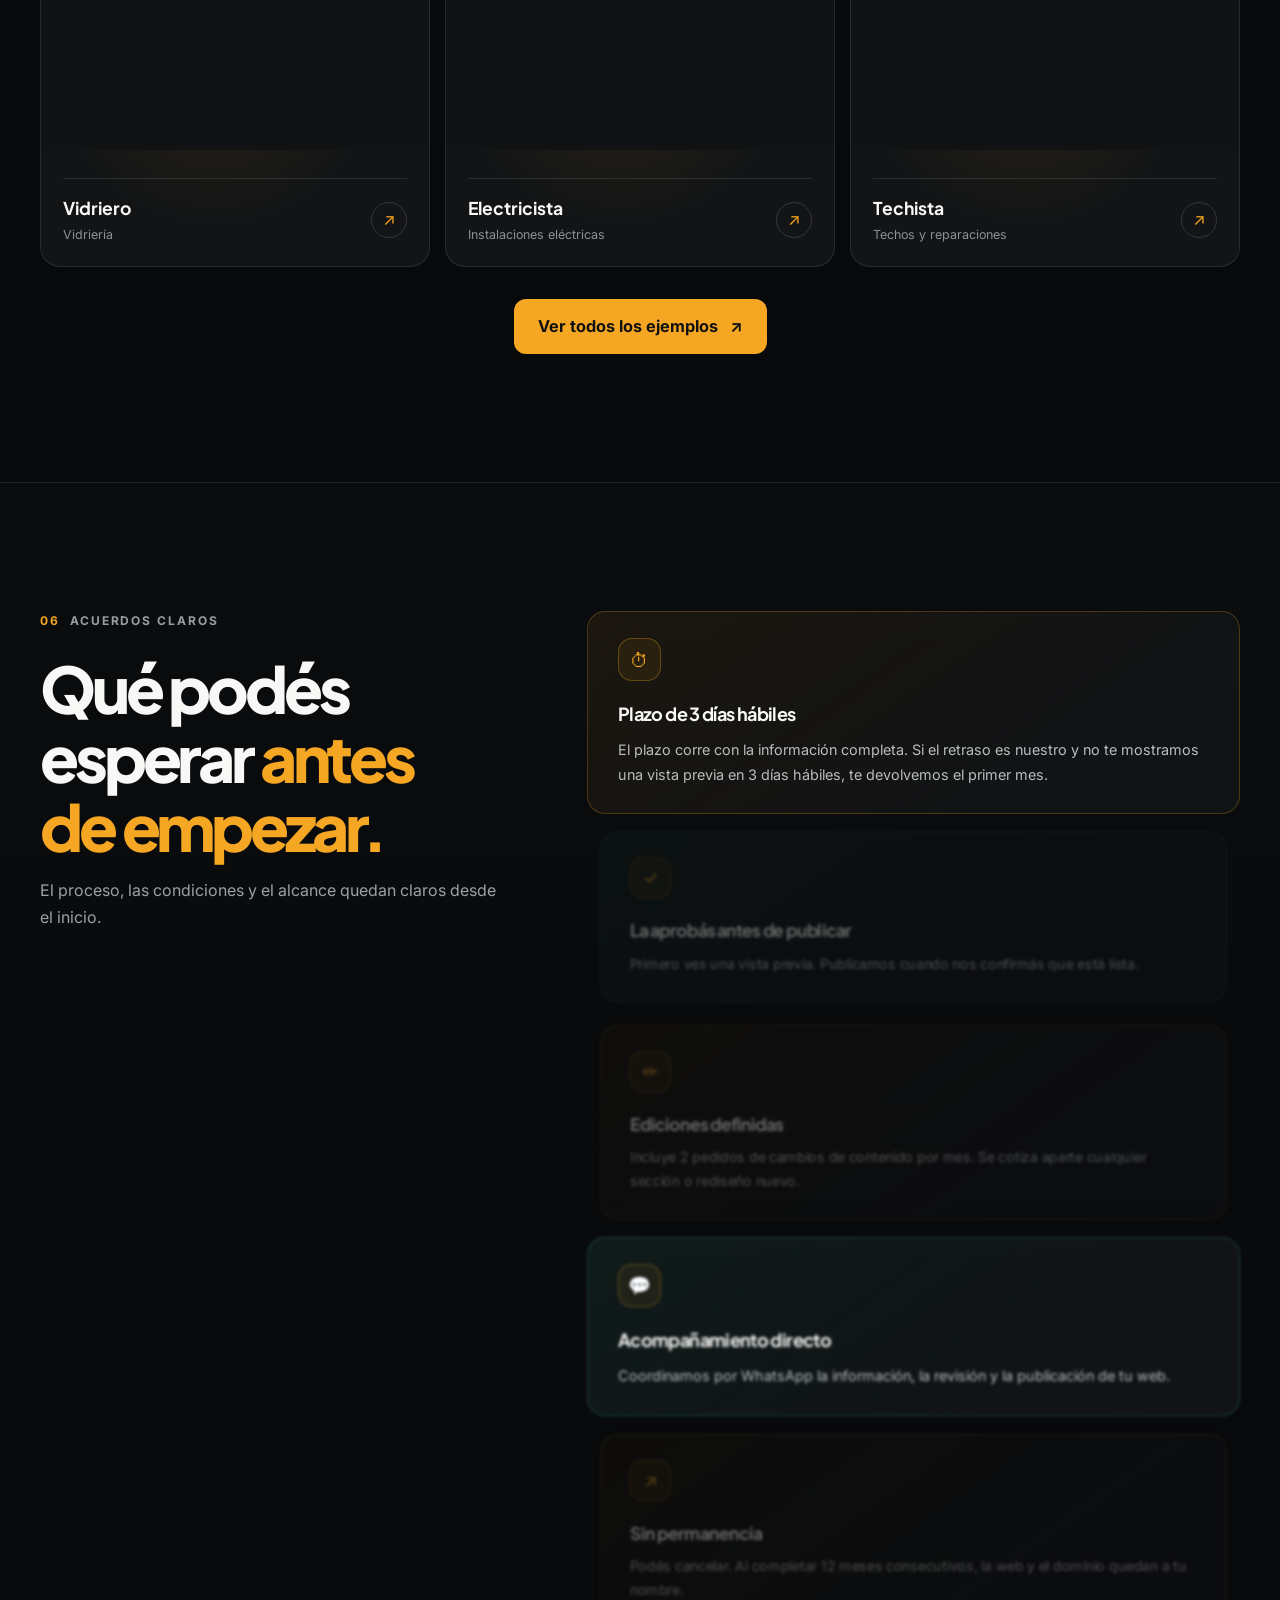
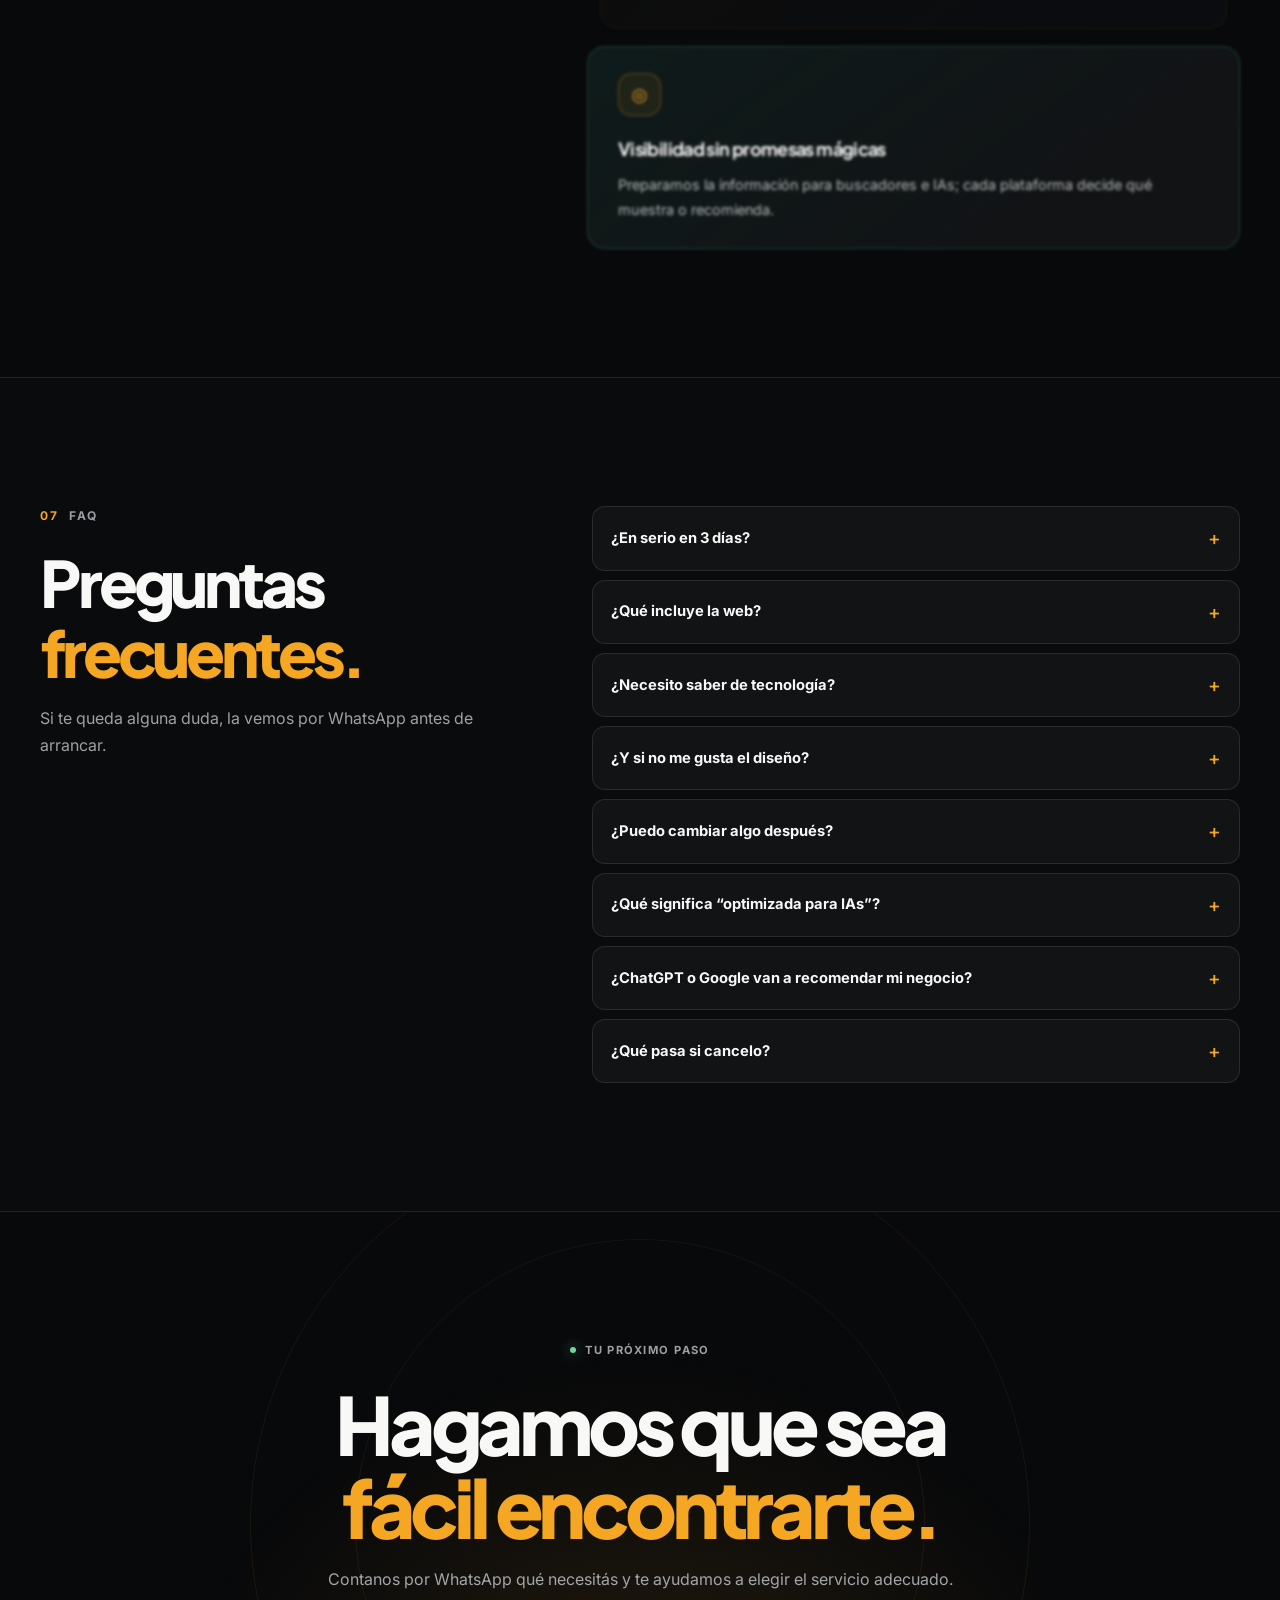
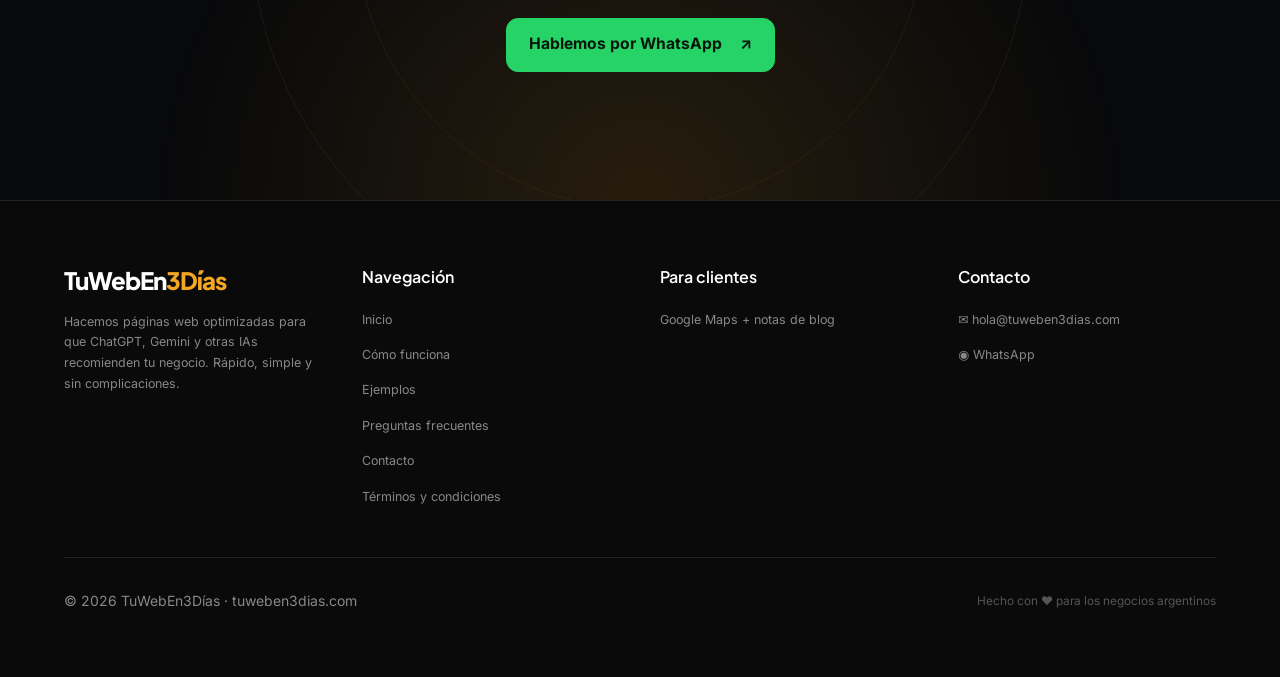
==== commit 96096d7e: "Ajusta el halo a Sudamérica y limpia los nodos" ====
--- a/index.html
+++ b/index.html
@@ -93,7 +93,7 @@
           <div class="hero-visual" data-scene-frame>
             <svg class="business-scene" viewBox="0 0 800 620" role="img" aria-labelledby="scene-title scene-desc">
               <title id="scene-title">Argentina como centro de una red digital para tu negocio</title>
-              <desc id="scene-desc">Un planeta fijo con Sudamérica destacada por un halo ámbar translúcido, un marcador en Capital Federal y conexiones hacia SEO e inteligencia artificial, la web y la nube, Google Maps y nuevos leads.</desc>
+              <desc id="scene-desc">Un planeta fijo con Sudamérica destacada por un halo ámbar translúcido, un marcador en Capital Federal y una zona ámbar que sigue la extensión de Sudamérica, conectada con SEO e inteligencia artificial, la web y la nube, Google Maps y nuevos leads.</desc>
               <defs>
                 <radialGradient id="globe-surface" cx="32%" cy="23%" r="78%">
                   <stop offset="0" stop-color="#c8f5df"/>
@@ -180,10 +180,10 @@
               <circle cx="400" cy="320" r="232" fill="url(#planet-rim)"/>
               <circle class="globe-outline" cx="400" cy="320" r="232"/>
 
-              <g class="argentina-network" transform="translate(-40 -55)">
-                <circle class="argentina-network-sphere" cx="400" cy="355" r="142"/>
-              </g>
-              <g class="globe-business argentina-marker" transform="translate(40 -39)" aria-label="Capital Federal, Argentina">
+              <g class="argentina-network" transform="translate(-30 -25)">
+                <ellipse class="argentina-network-sphere" cx="400" cy="355" rx="82" ry="108"/>
+              </g>
+              <g class="globe-business argentina-marker" transform="translate(-36 -4)" aria-label="Capital Federal, Argentina">
                 <circle class="argentina-location-ring" cx="400" cy="365" r="24"/>
                 <path class="argentina-marker-shape" d="M400 365C394 356 375 337 375 318a25 25 0 1 1 50 0c0 19-19 38-25 47z"/>
                 <circle class="argentina-marker-core" cx="400" cy="317" r="16"/>
@@ -192,21 +192,17 @@
                 <path fill="#f5a623" d="M391 318h18v4h-18z"/>
                 <path fill="#102627" d="M394 322h4v9h-4zm7 0h5v4h-5z"/>
               </g>
-              <g class="argentina-location-label" transform="translate(450 335)" aria-hidden="true">
+              <g class="argentina-location-label" transform="translate(394 365)" aria-hidden="true">
                 <rect width="112" height="21" rx="10.5"/>
                 <text x="56" y="14">CAPITAL FEDERAL</text>
               </g>
               </g>
               <g class="globe-connections argentina-link" fill="none">
-                <path d="M249 182C252 189 256 195 260 200"/>
-                <path d="M550 182C520 189 488 195 460 200"/>
-                <path d="M249 462C252 445 256 419 260 400"/>
-                <path d="M550 462C520 445 488 419 460 400"/>
-              </g>
-              <circle class="argentina-link-pulse" cx="260" cy="200" r="3.5"/>
-              <circle class="argentina-link-pulse" cx="460" cy="200" r="3.5" style="animation-delay:.65s"/>
-              <circle class="argentina-link-pulse" cx="260" cy="400" r="3.5" style="animation-delay:1.3s"/>
-              <circle class="argentina-link-pulse" cx="460" cy="400" r="3.5" style="animation-delay:1.95s"/>
+                <path d="M249 182C273 197 294 229 312 257"/>
+                <path d="M550 182C520 198 462 230 428 257"/>
+                <path d="M249 462C274 441 294 419 312 403"/>
+                <path d="M550 462C520 441 462 419 428 403"/>
+              </g>
               <g class="globe-node globe-node-ai" transform="translate(0 145)">
                 <rect class="globe-node-card" width="250" height="74" rx="19"/>
                 <rect class="globe-node-icon-bg" x="12" y="15" width="44" height="44" rx="14"/>
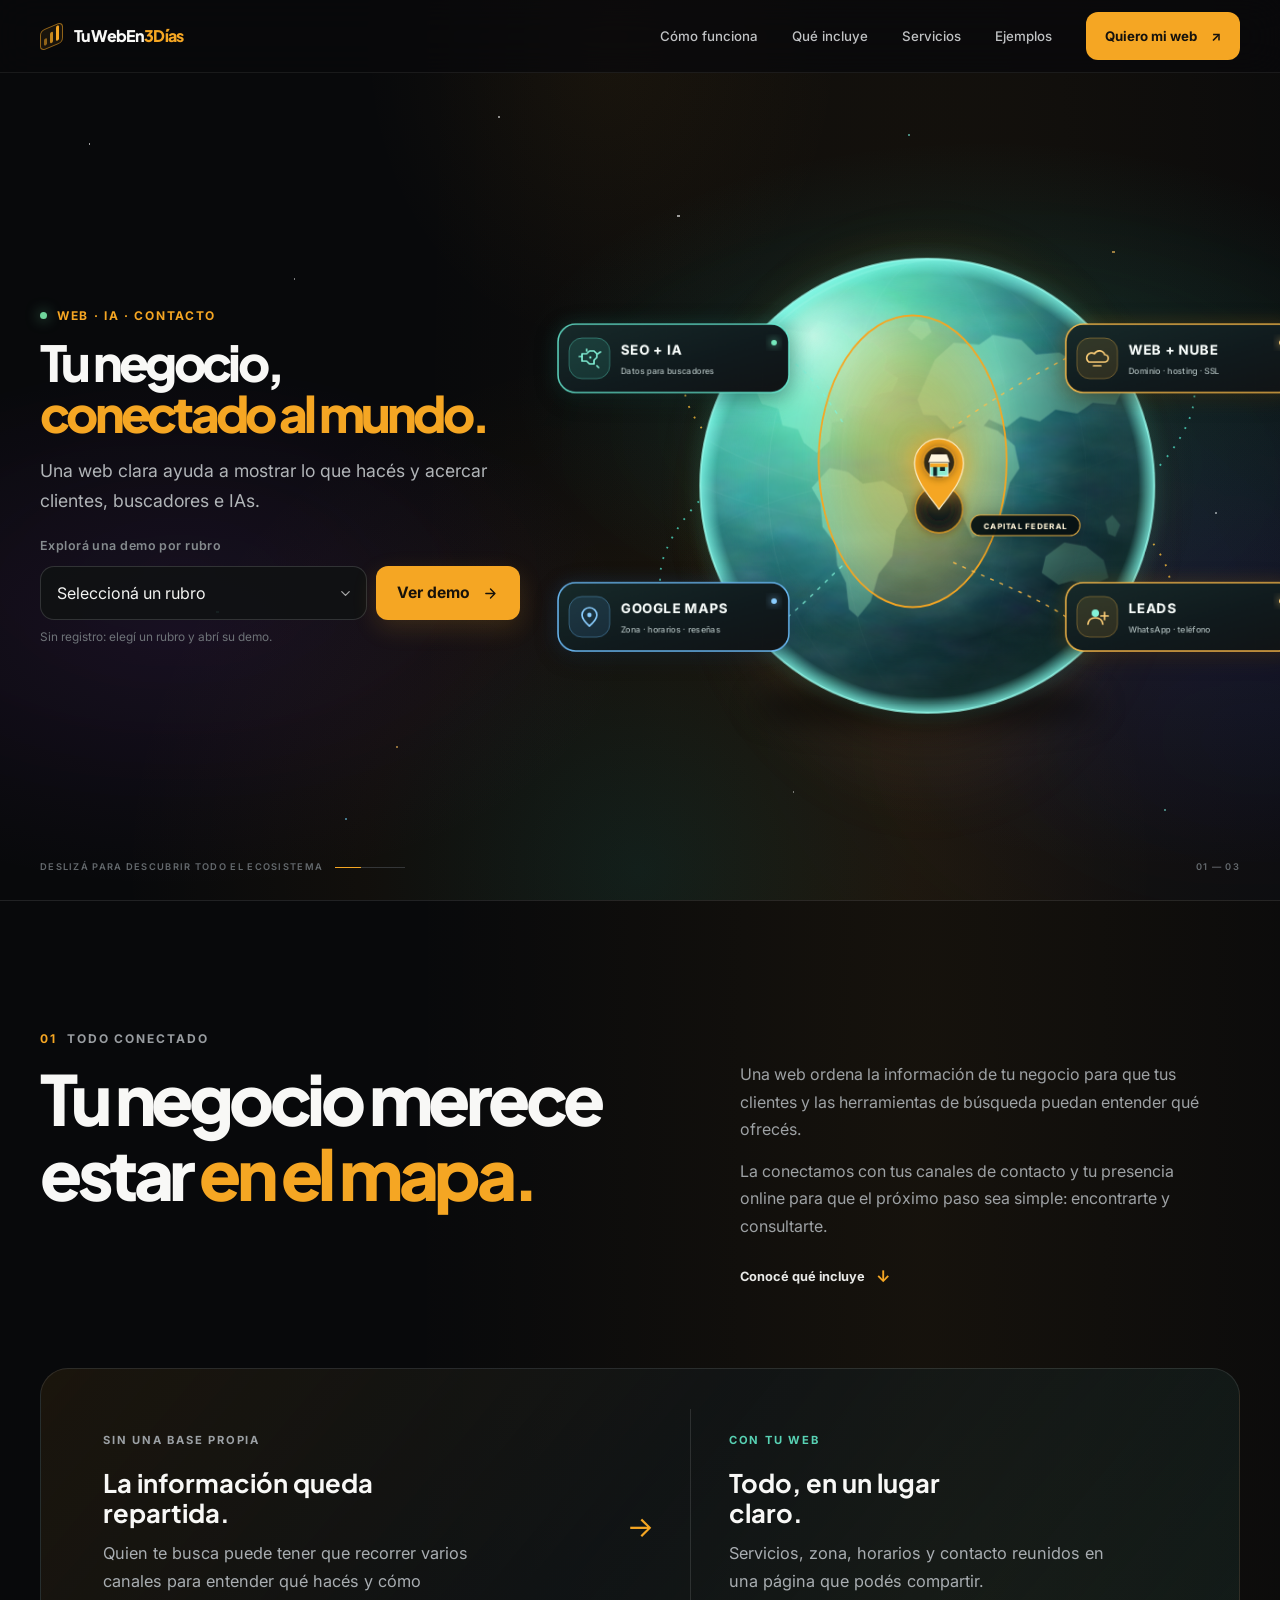
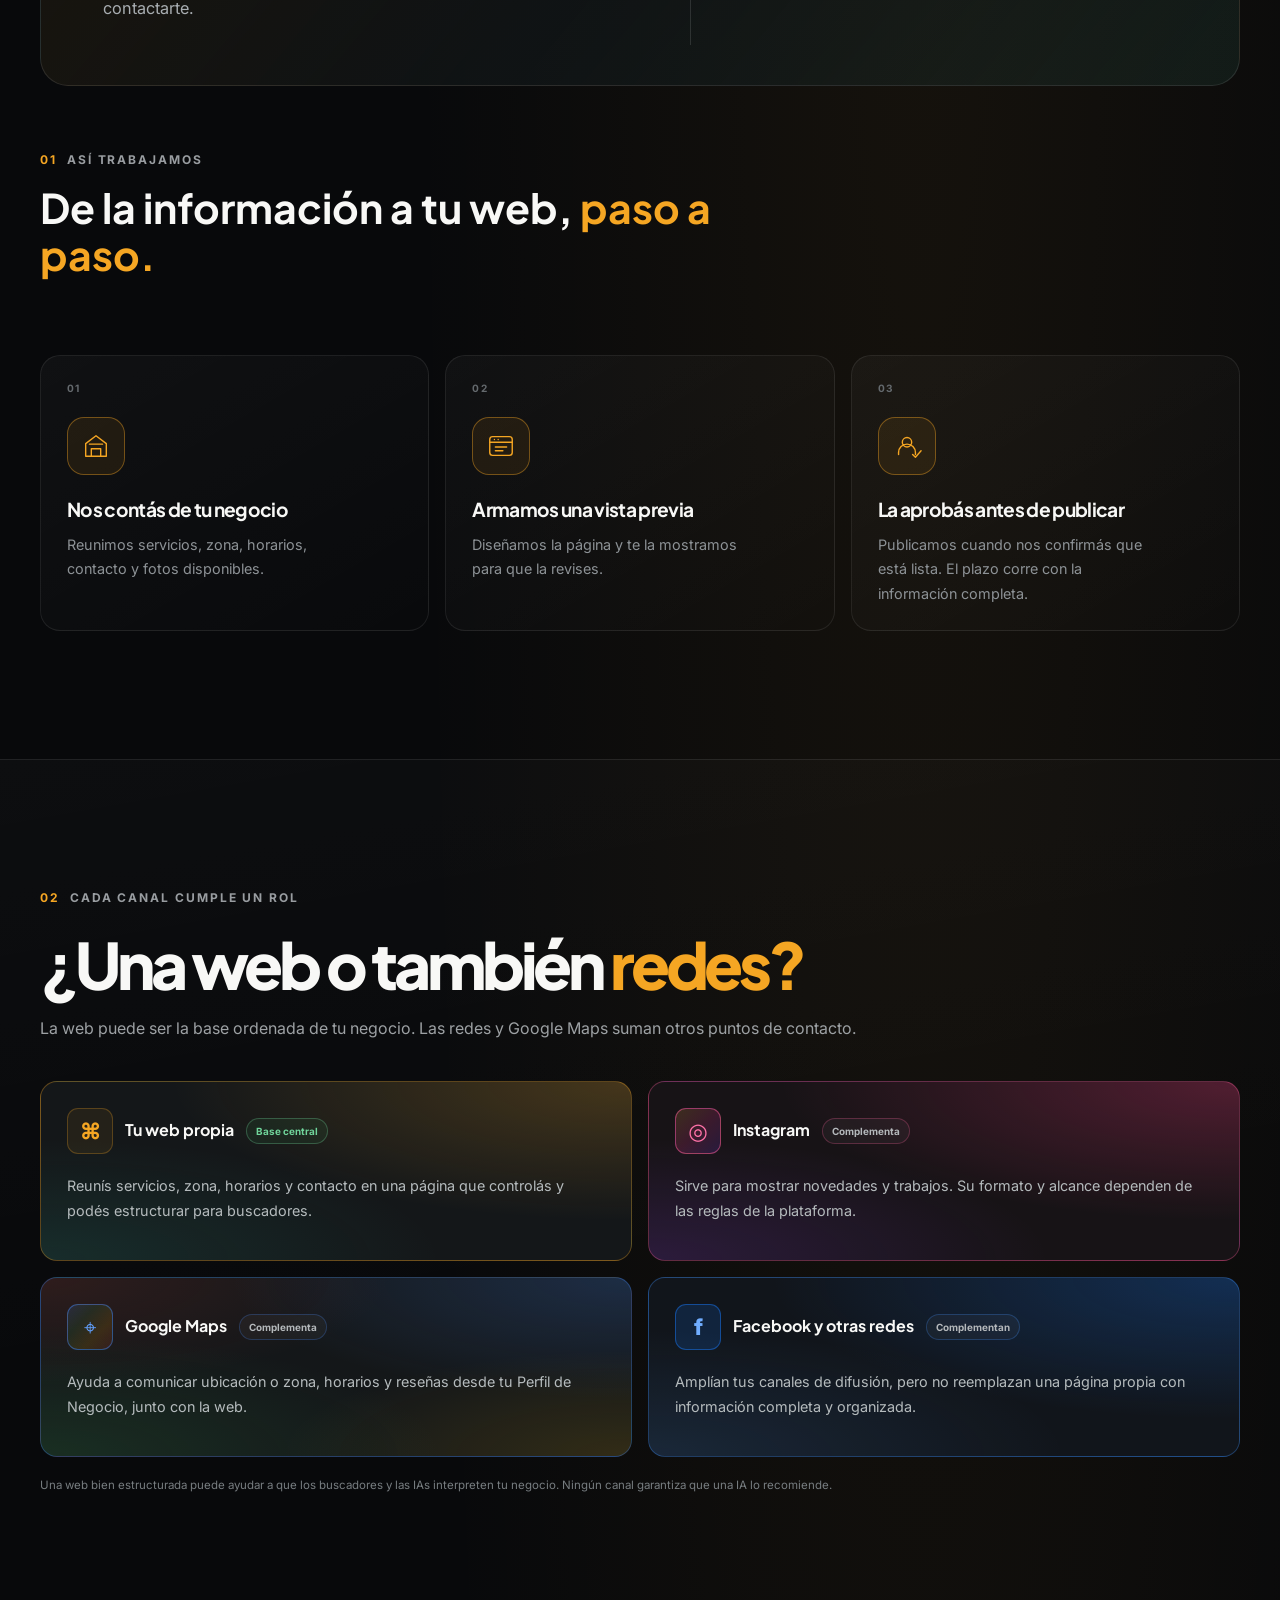
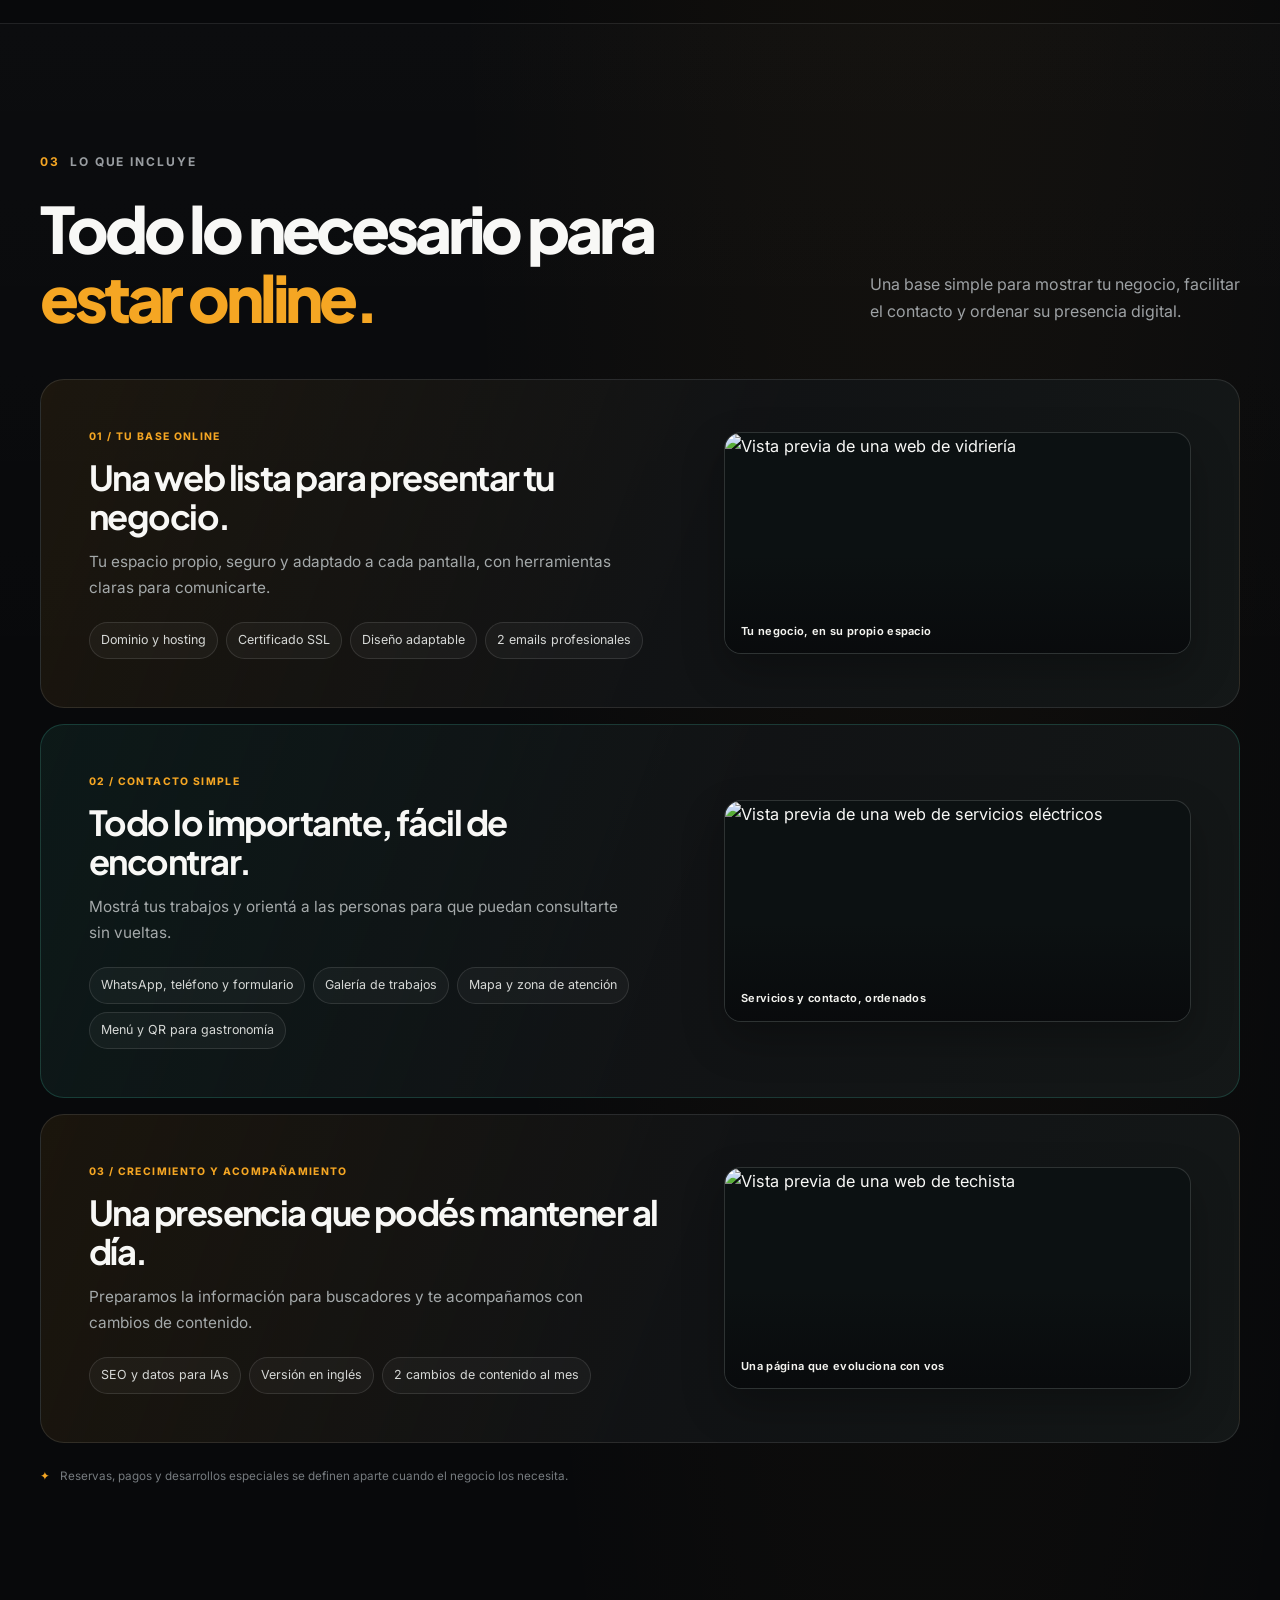
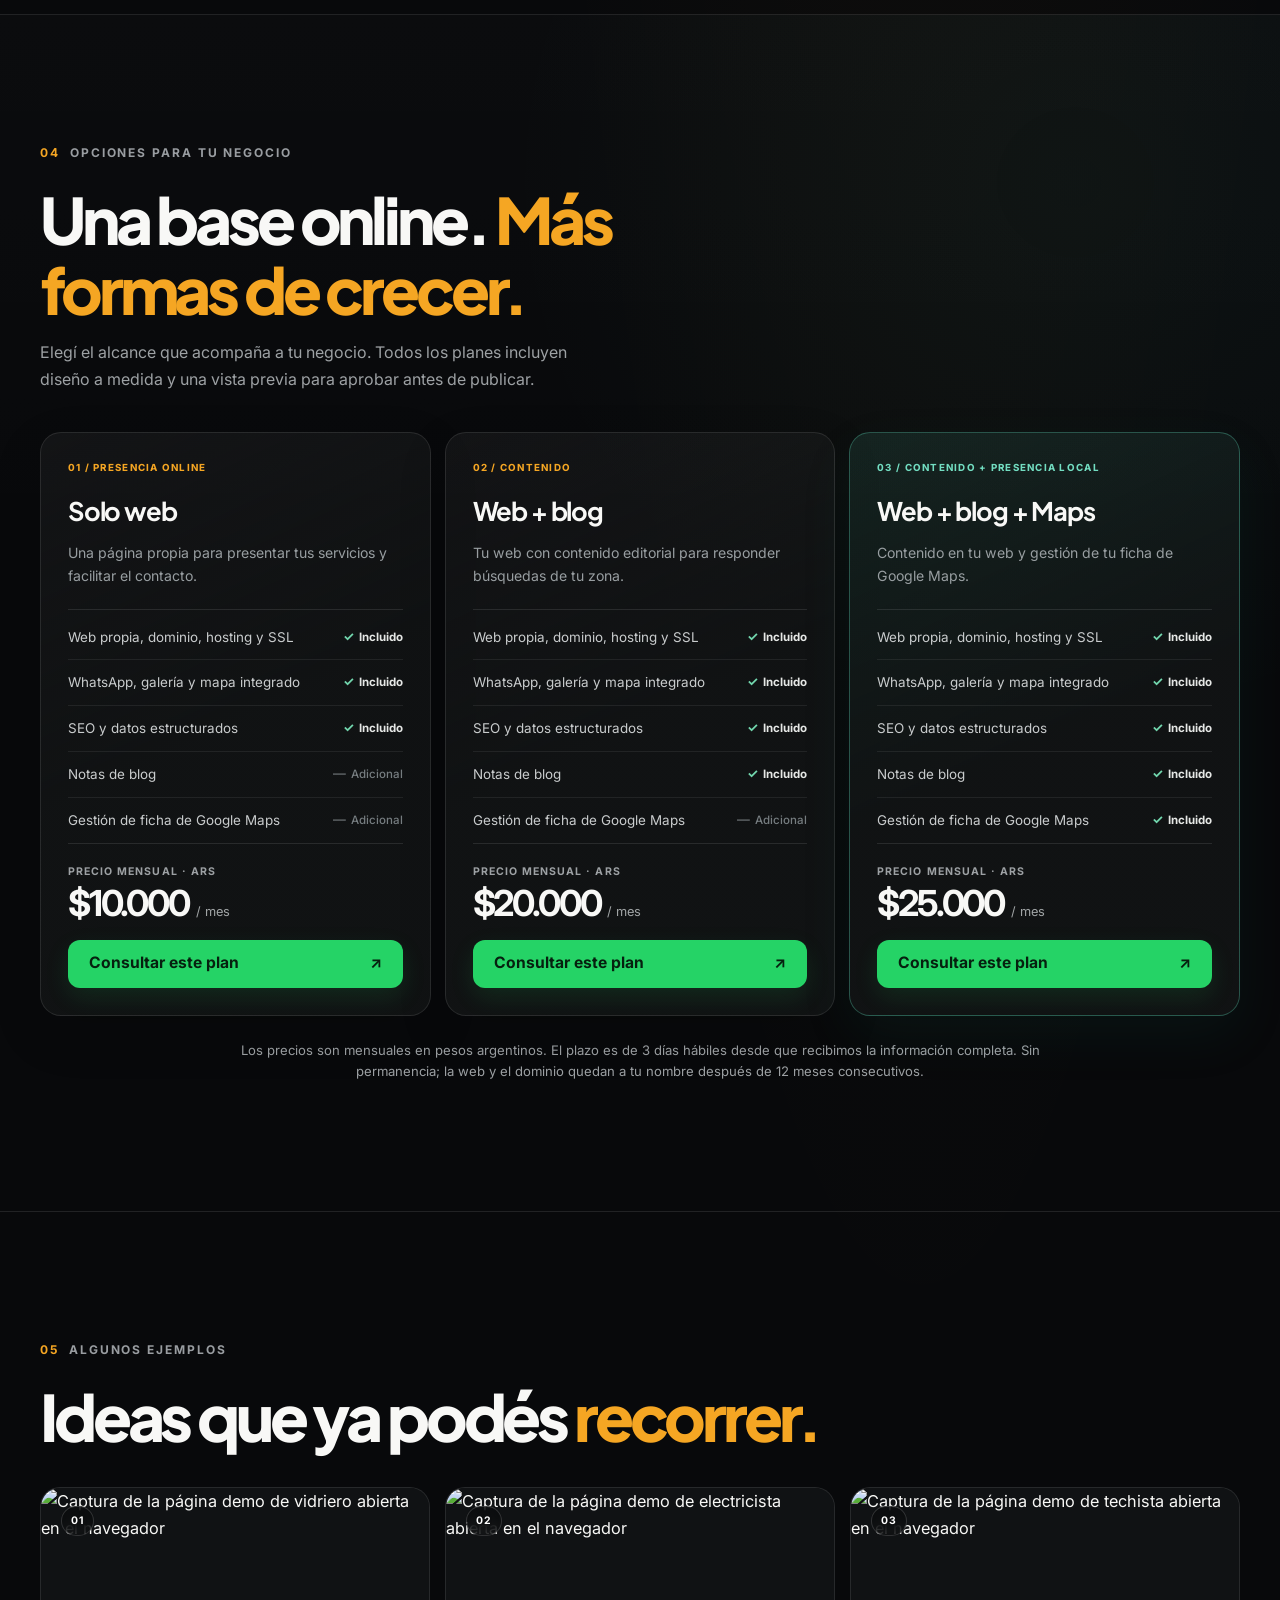
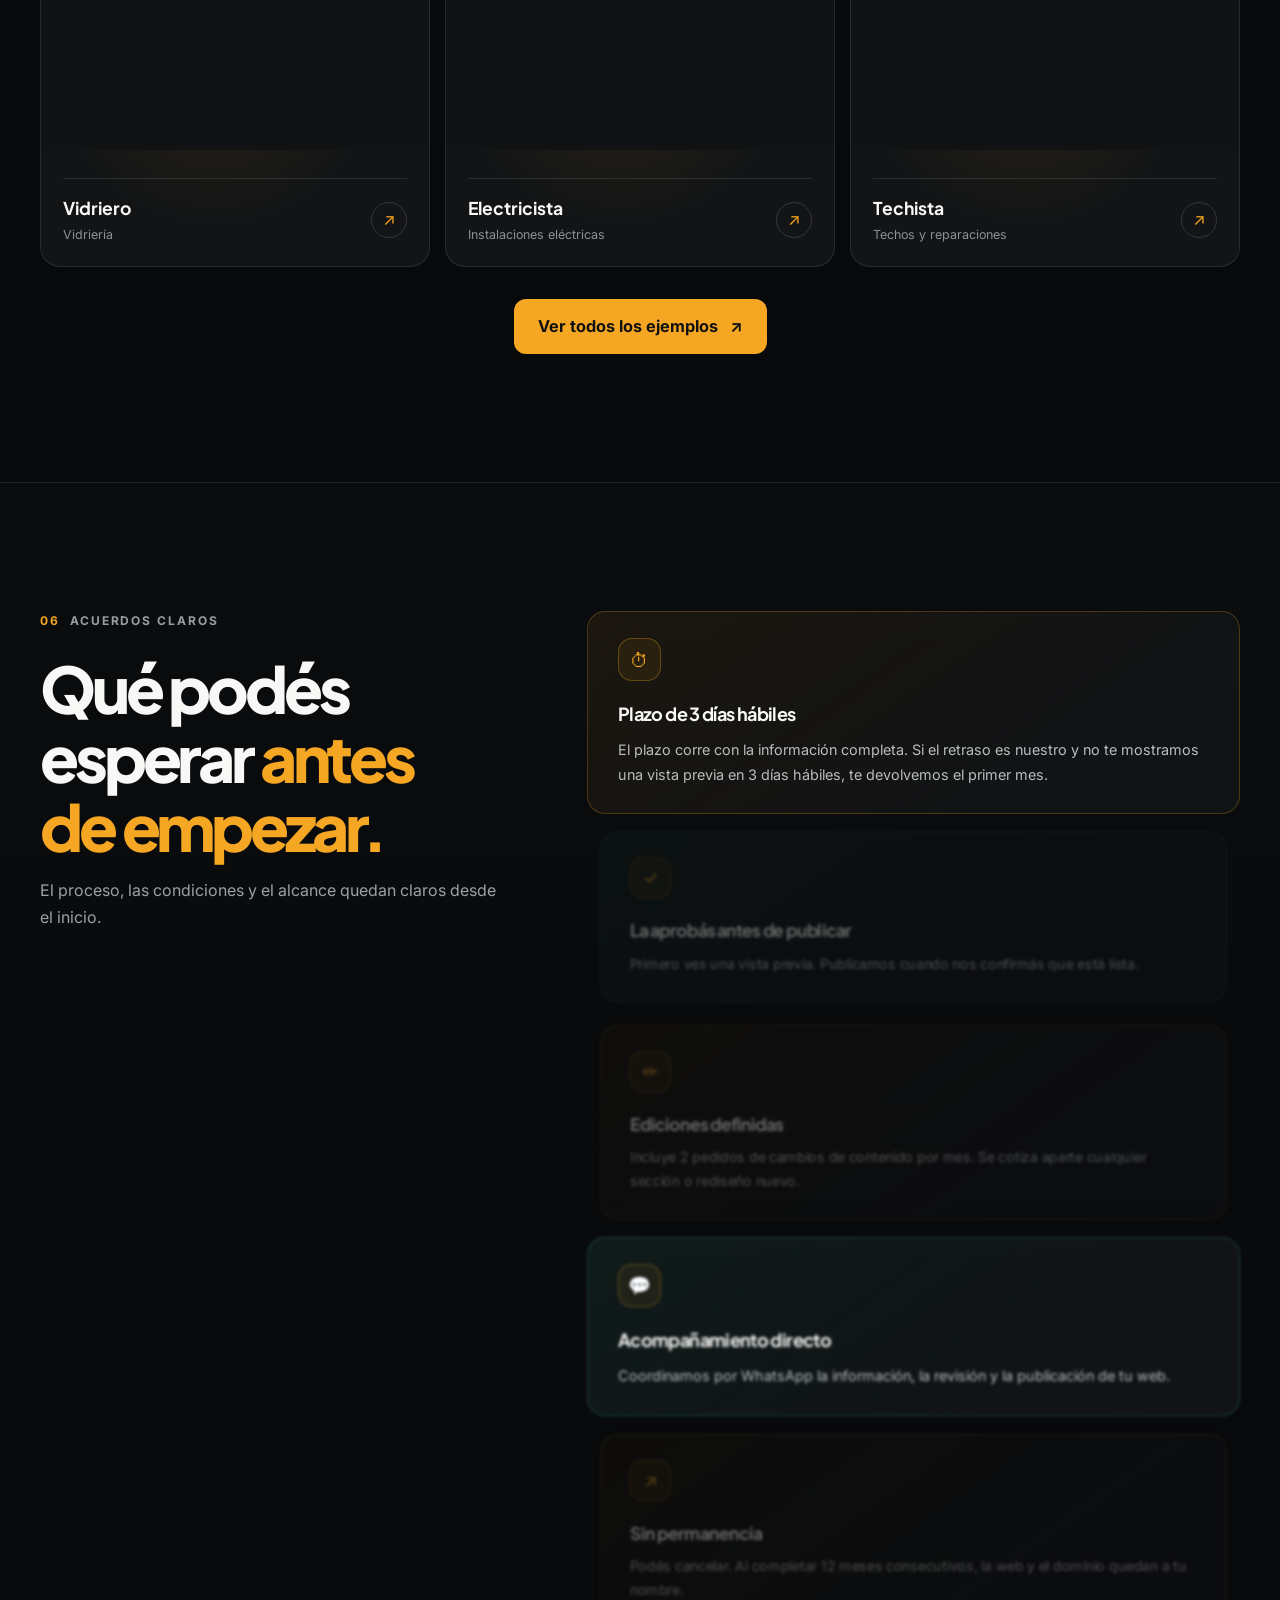
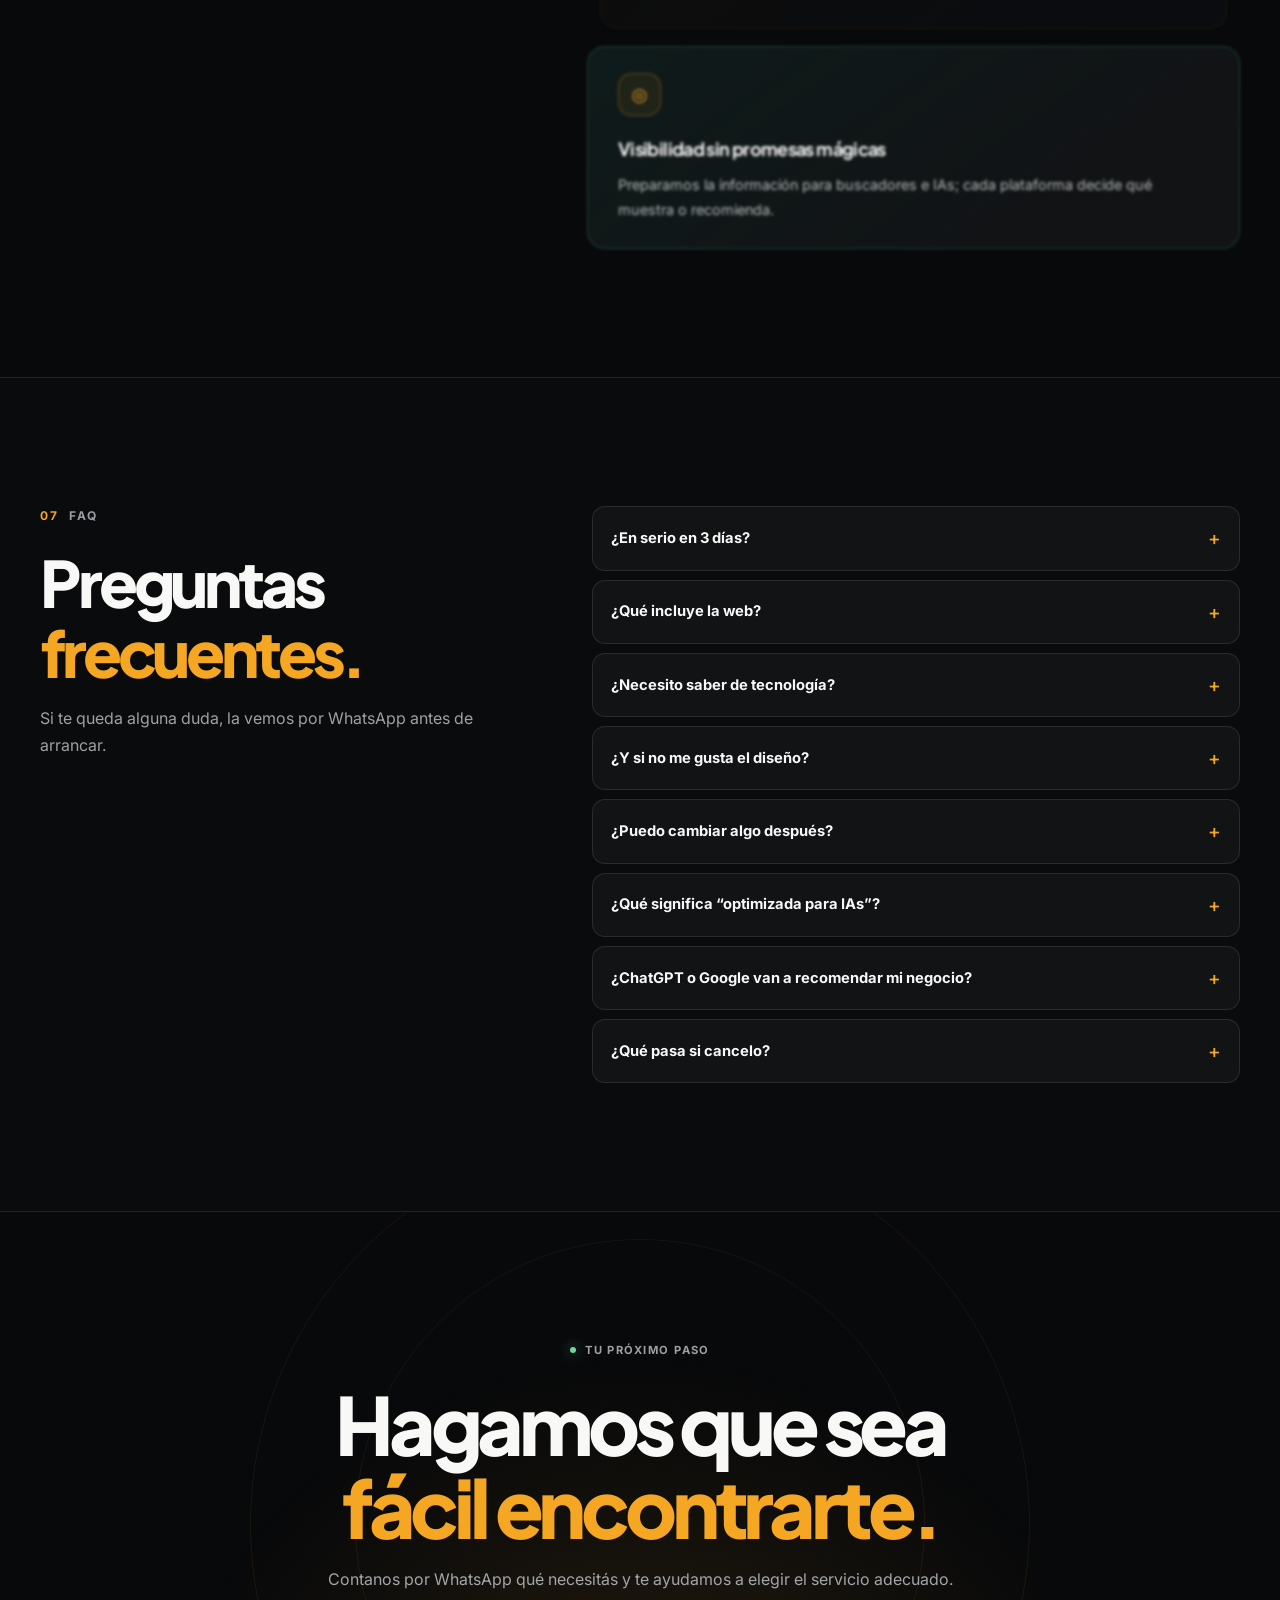
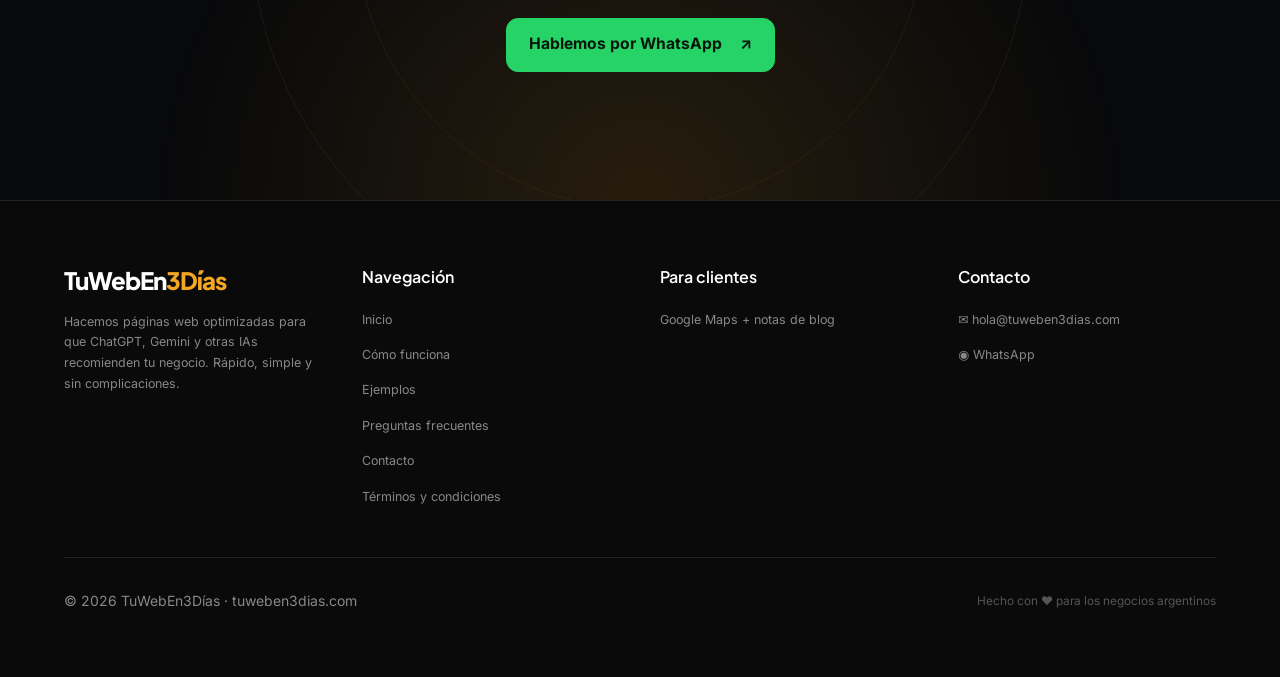
==== commit 77be6939: "Amplía el mapa y precisa el pin de Capital Federal" ====
--- a/index.html
+++ b/index.html
@@ -93,7 +93,7 @@
           <div class="hero-visual" data-scene-frame>
             <svg class="business-scene" viewBox="0 0 800 620" role="img" aria-labelledby="scene-title scene-desc">
               <title id="scene-title">Argentina como centro de una red digital para tu negocio</title>
-              <desc id="scene-desc">Un planeta fijo con Sudamérica destacada por un halo ámbar translúcido, un marcador en Capital Federal y una zona ámbar que sigue la extensión de Sudamérica, conectada con SEO e inteligencia artificial, la web y la nube, Google Maps y nuevos leads.</desc>
+              <desc id="scene-desc">Un planeta fijo con Sudamérica destacada por un halo ámbar translúcido, un marcador de ubicación en Capital Federal y una zona ámbar que acompaña Sudamérica, conectada con SEO e inteligencia artificial, la web y la nube, Google Maps y nuevos leads.</desc>
               <defs>
                 <radialGradient id="globe-surface" cx="32%" cy="23%" r="78%">
                   <stop offset="0" stop-color="#c8f5df"/>
@@ -154,7 +154,7 @@
                 <circle cx="400" cy="320" r="232" fill="url(#globe-surface)"/>
                 <rect x="168" y="88" width="464" height="464" filter="url(#planet-texture)" opacity=".58"/>
                 <rect class="planet-clouds" x="168" y="88" width="464" height="464" filter="url(#cloud-texture)" opacity=".27"/>
-                <g class="globe-rotating-surface" transform="translate(400 355) scale(1.38) translate(-400 -355) translate(62 -56)">
+                <g class="globe-rotating-surface" transform="translate(400 355) scale(1.85) translate(-400 -355) translate(62 -56)">
                   <g class="globe-map-tile">
                     <g id="globe-land-tile" class="globe-land" opacity=".64">
                   <path d="M211 187l20-16 23-11 26 4 10-12 20 6 12 12 24 4 13 14-4 13 15 9-6 13-18 4-9 13-16-3-8 16-11 2-2 19-13 12-13-10-6-14-16-4-4-17-17-5-7-16-18-5 1-14z"/>
@@ -180,10 +180,10 @@
               <circle cx="400" cy="320" r="232" fill="url(#planet-rim)"/>
               <circle class="globe-outline" cx="400" cy="320" r="232"/>
 
-              <g class="argentina-network" transform="translate(-30 -25)">
-                <ellipse class="argentina-network-sphere" cx="400" cy="355" rx="82" ry="108"/>
-              </g>
-              <g class="globe-business argentina-marker" transform="translate(-36 -4)" aria-label="Capital Federal, Argentina">
+              <g class="argentina-network" transform="translate(-15 -60)">
+                <ellipse class="argentina-network-sphere" cx="400" cy="355" rx="96" ry="149"/>
+              </g>
+              <g class="globe-business argentina-marker" transform="translate(12 -21)" aria-label="Capital Federal, Argentina">
                 <circle class="argentina-location-ring" cx="400" cy="365" r="24"/>
                 <path class="argentina-marker-shape" d="M400 365C394 356 375 337 375 318a25 25 0 1 1 50 0c0 19-19 38-25 47z"/>
                 <circle class="argentina-marker-core" cx="400" cy="317" r="16"/>
@@ -192,7 +192,7 @@
                 <path fill="#f5a623" d="M391 318h18v4h-18z"/>
                 <path fill="#102627" d="M394 322h4v9h-4zm7 0h5v4h-5z"/>
               </g>
-              <g class="argentina-location-label" transform="translate(394 365)" aria-hidden="true">
+              <g class="argentina-location-label" transform="translate(444 350)" aria-hidden="true">
                 <rect width="112" height="21" rx="10.5"/>
                 <text x="56" y="14">CAPITAL FEDERAL</text>
               </g>
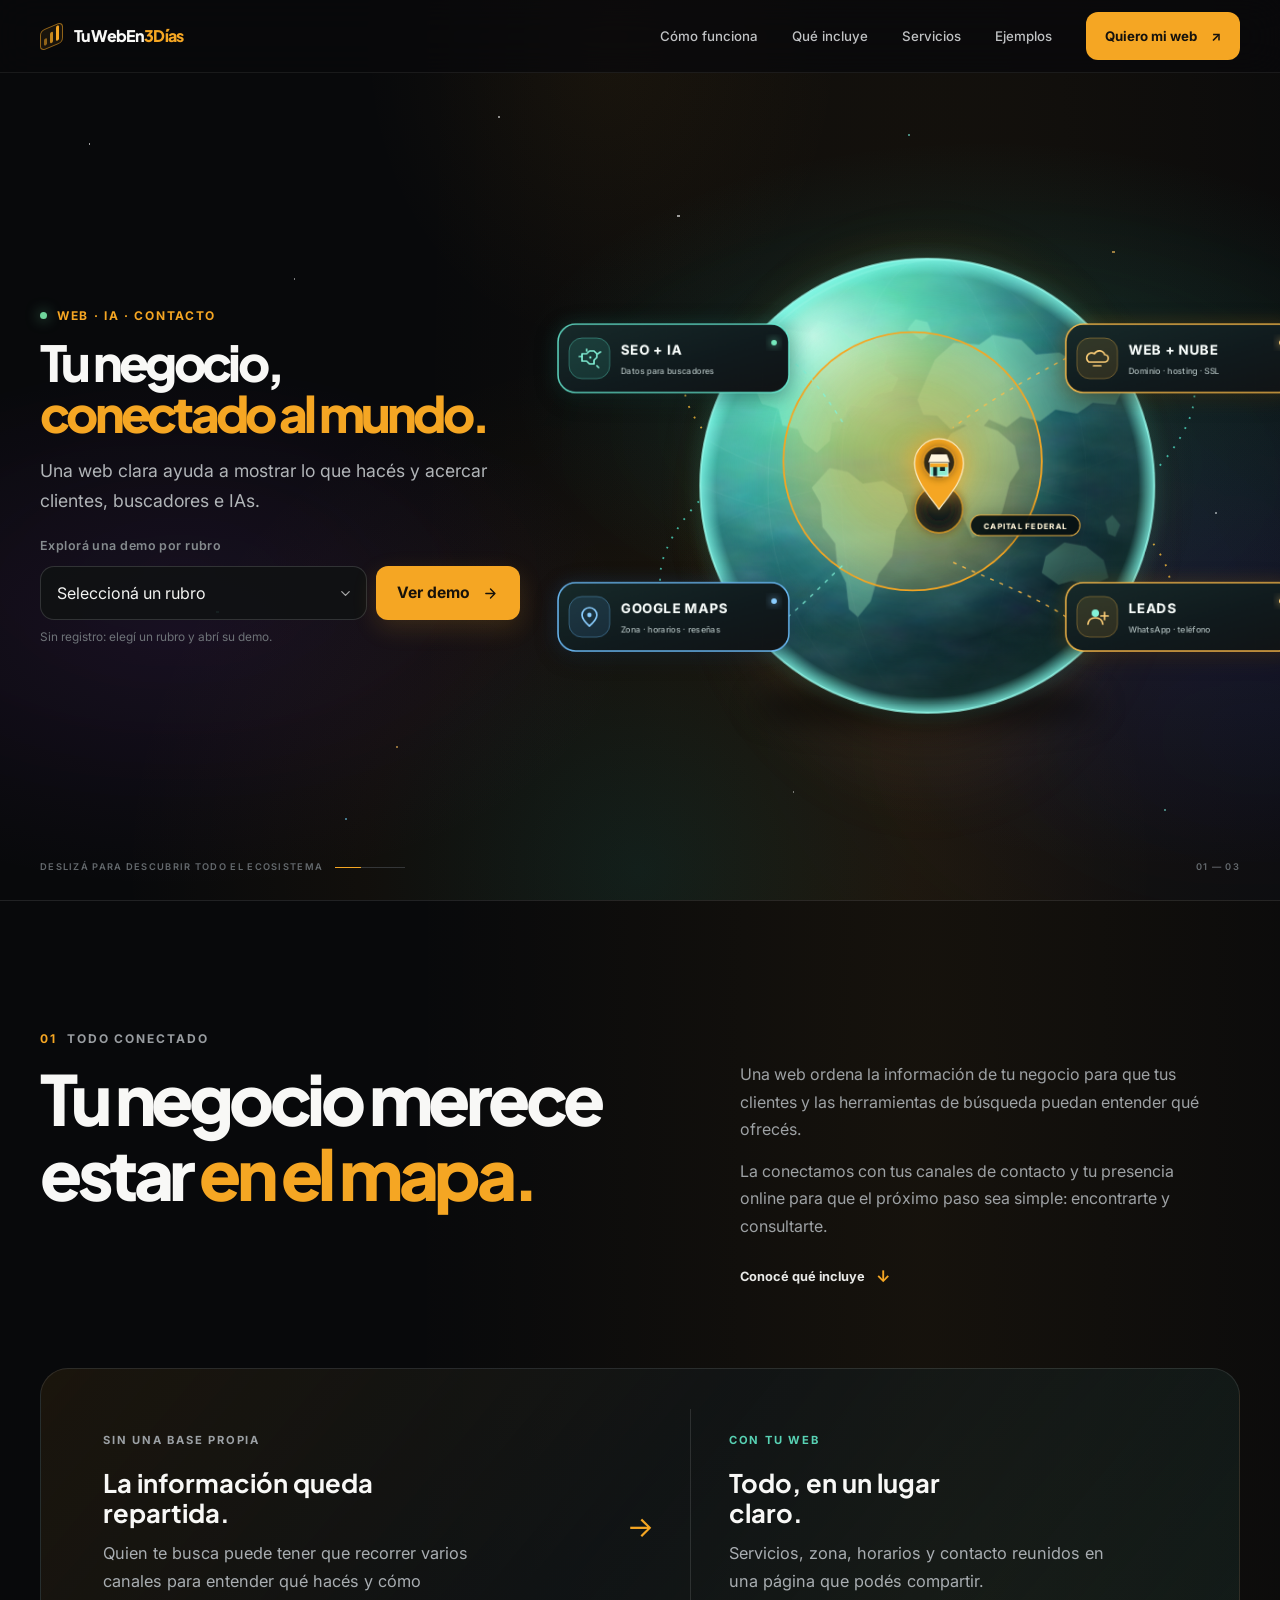
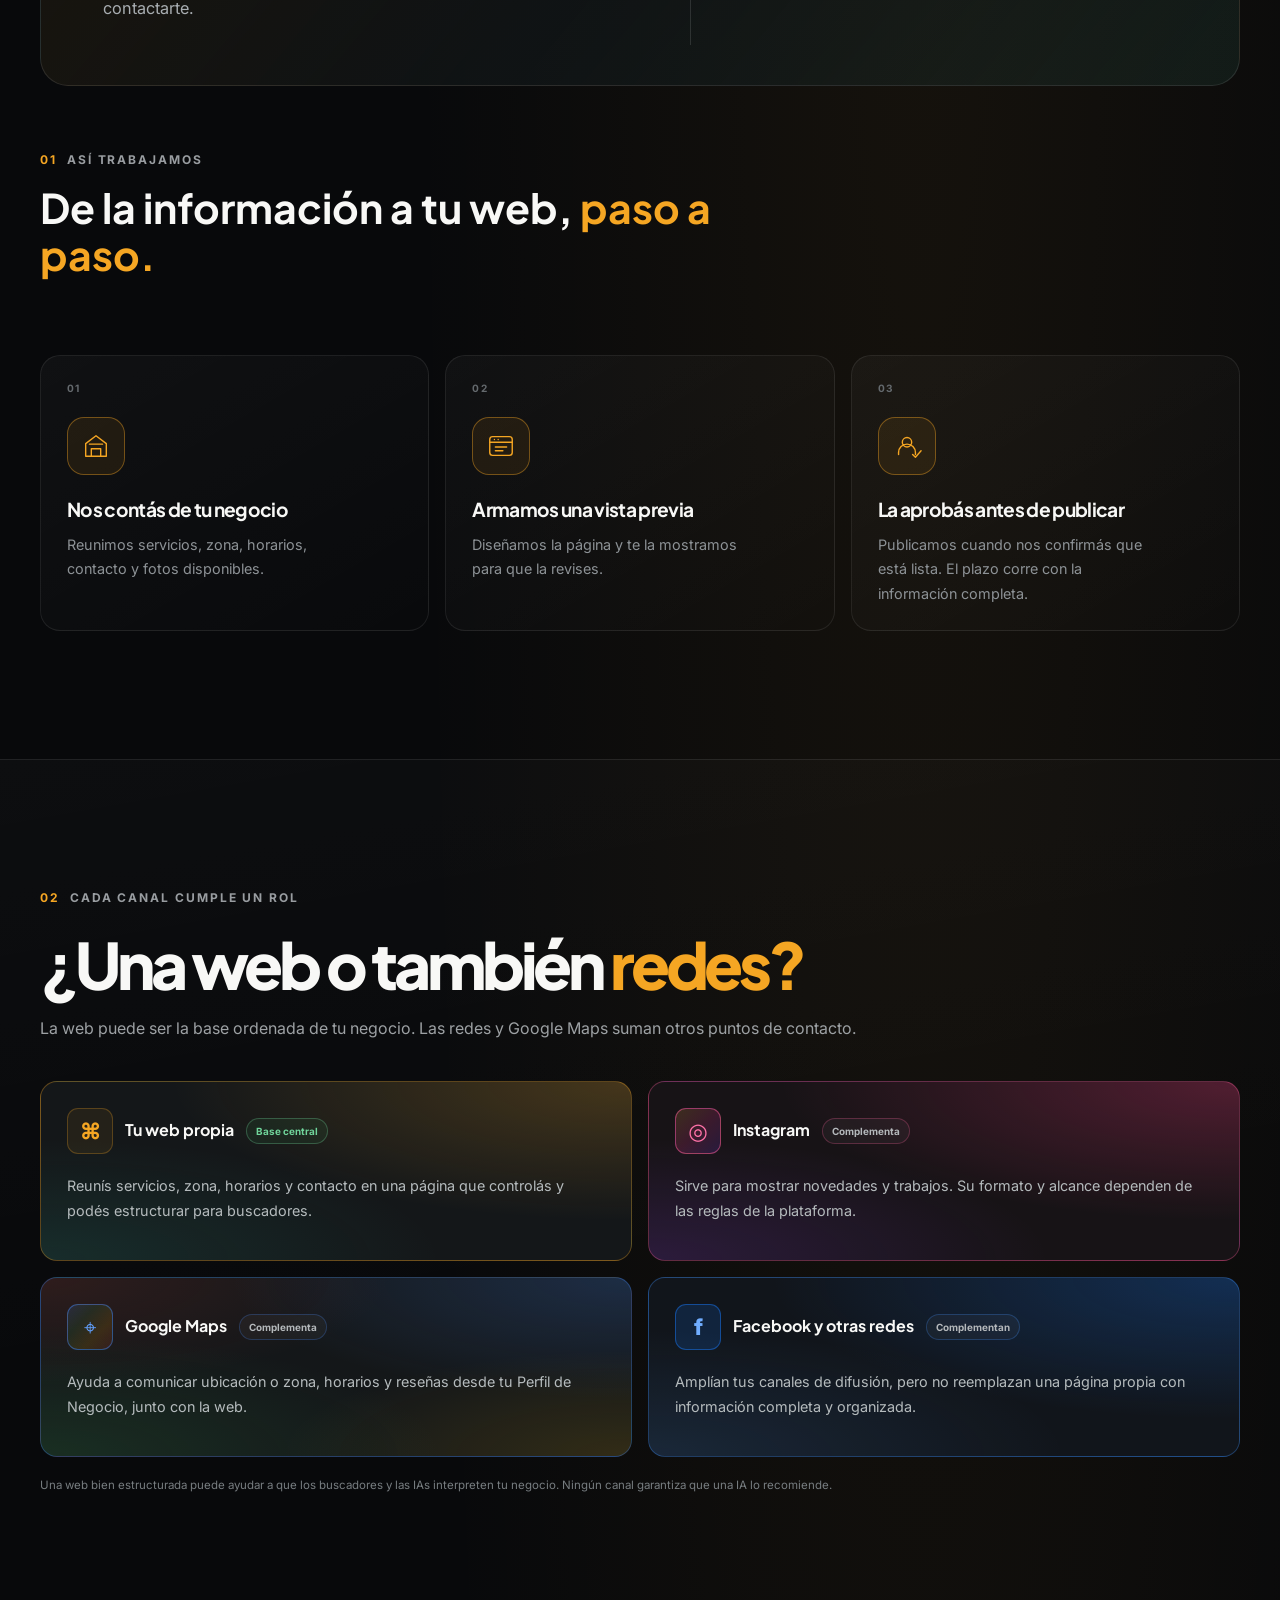
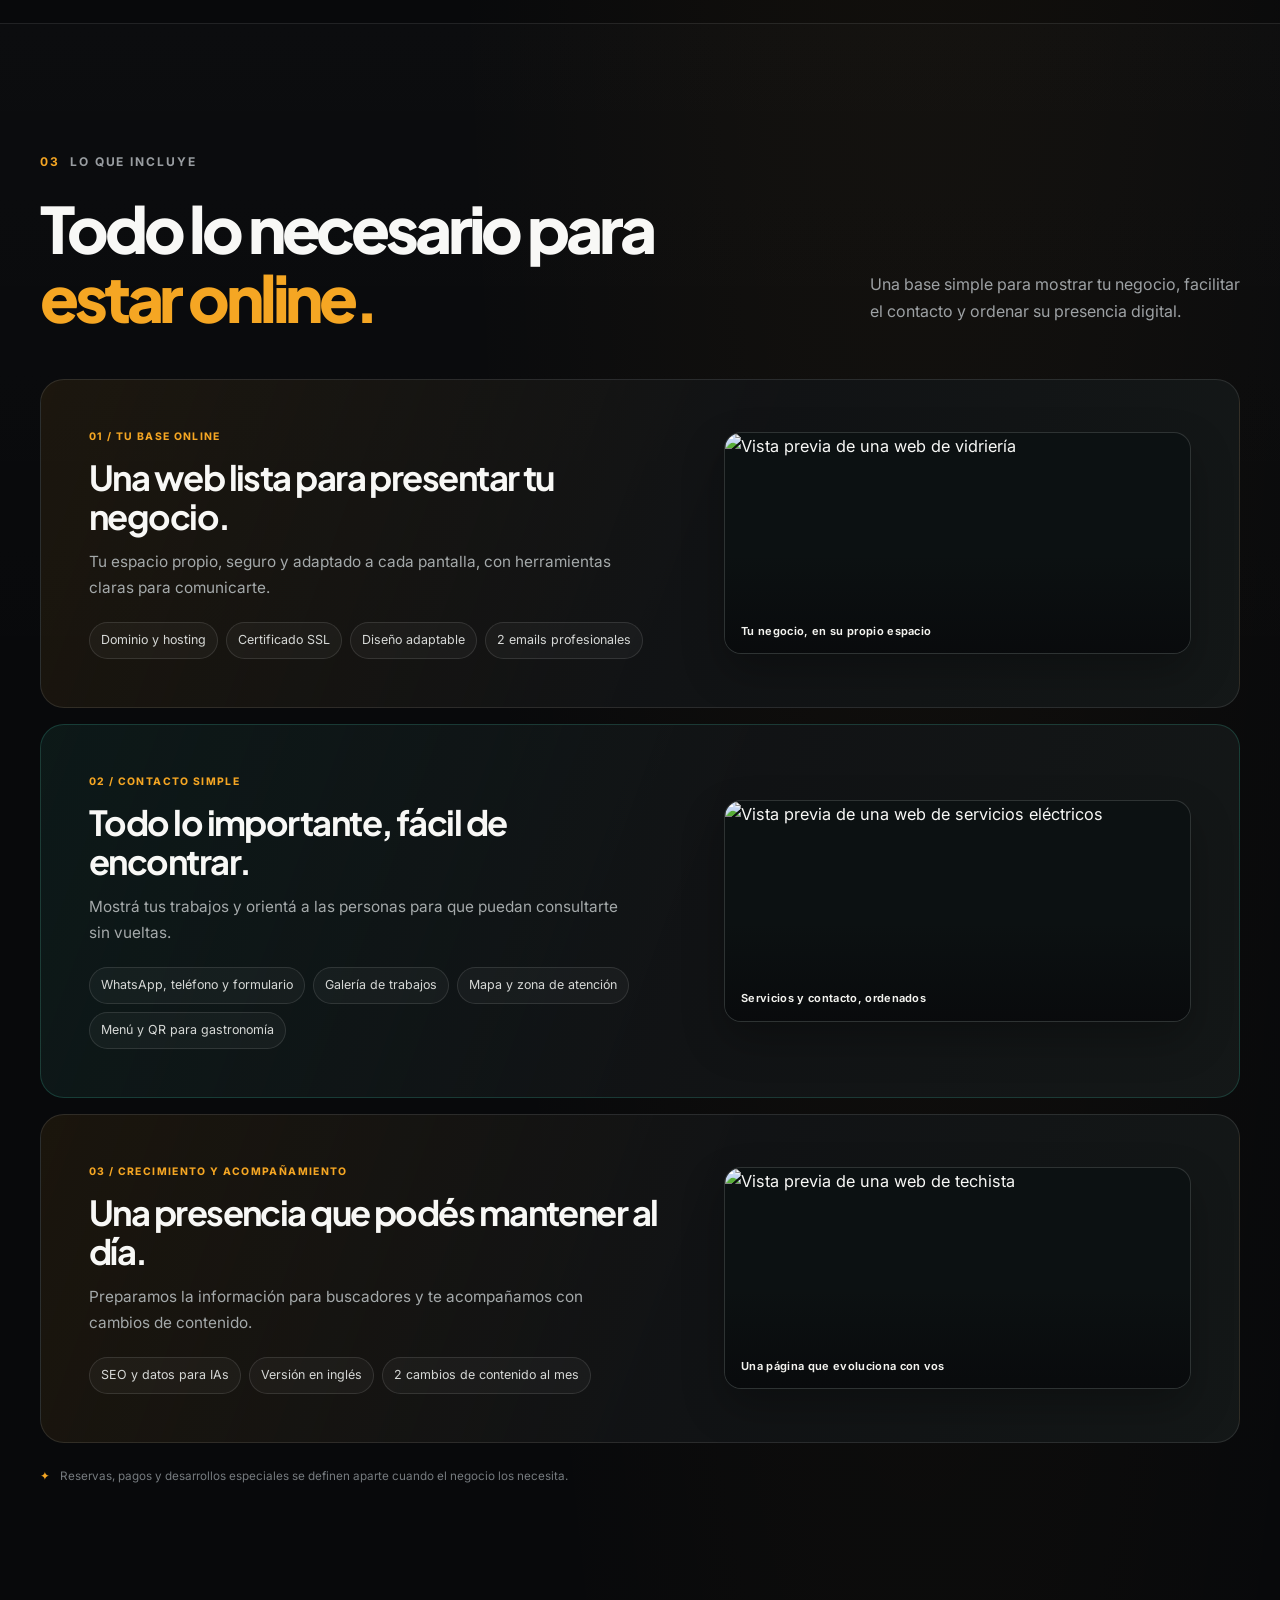
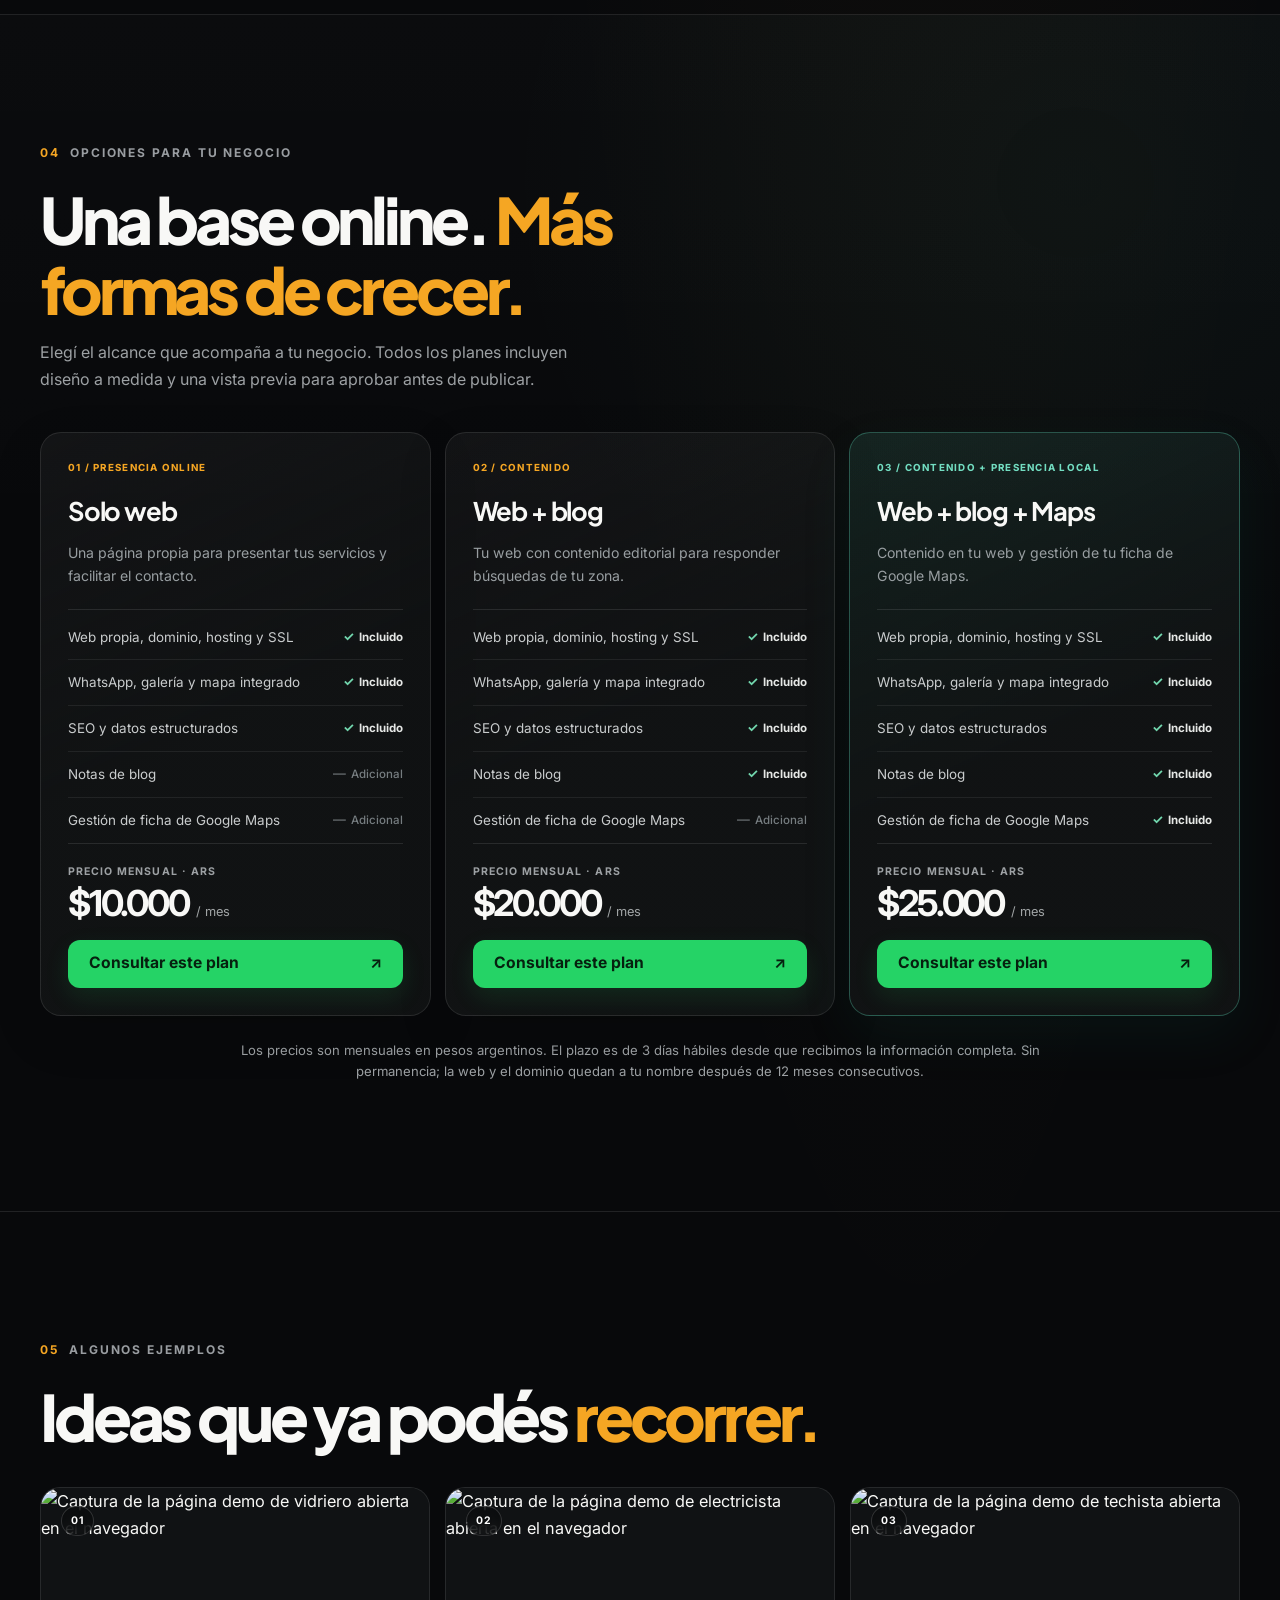
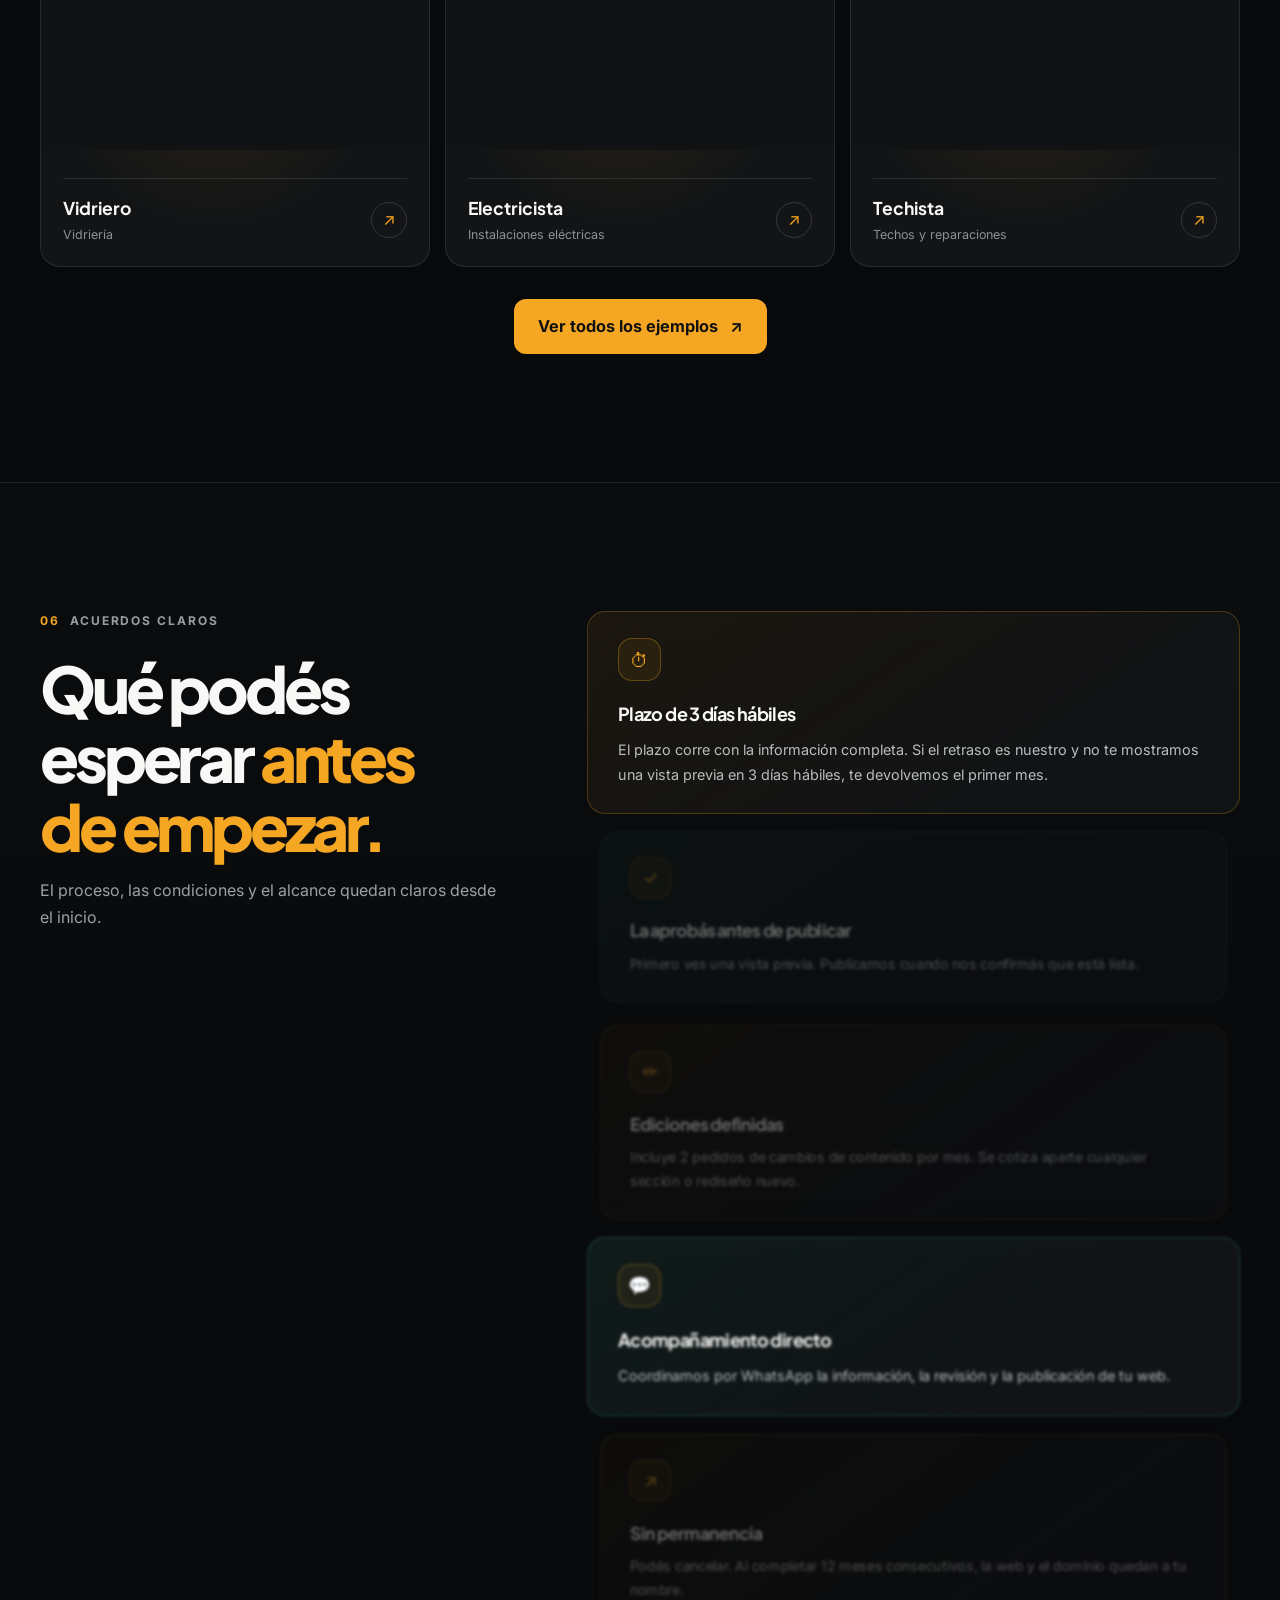
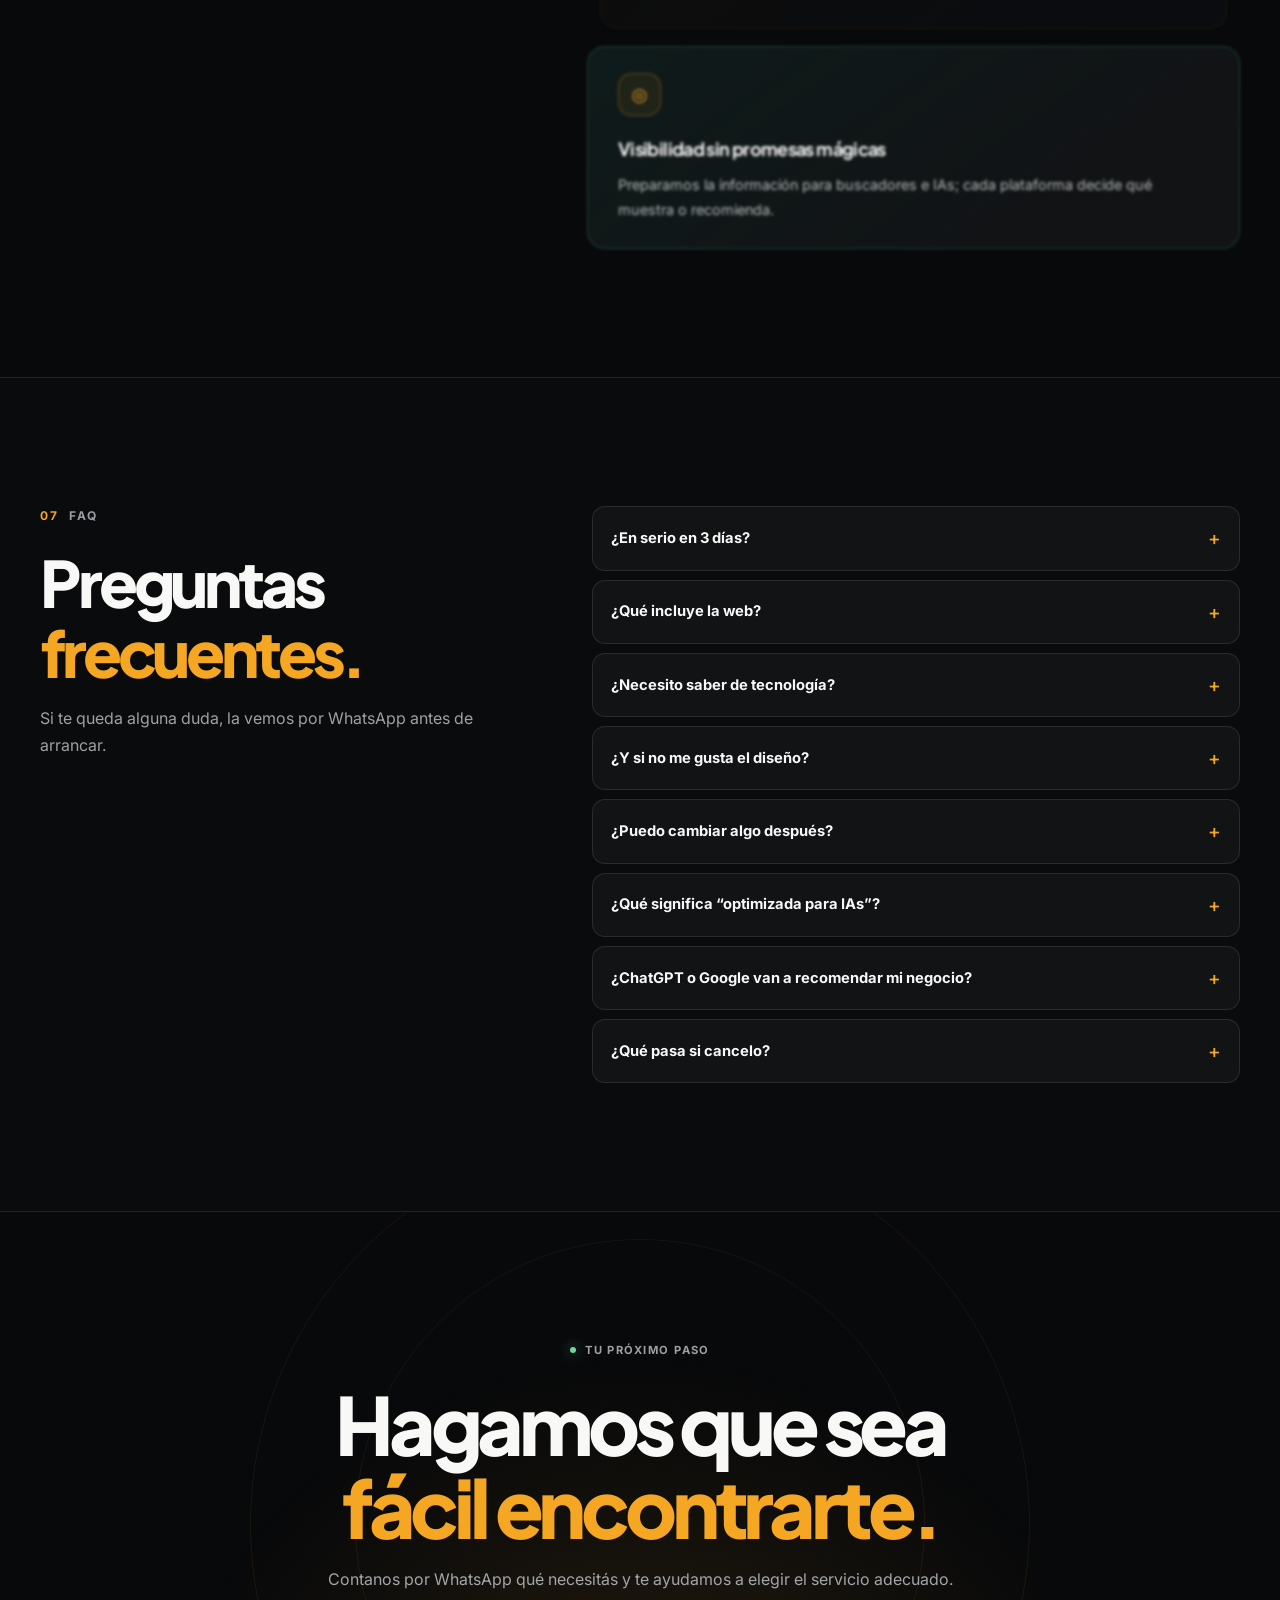
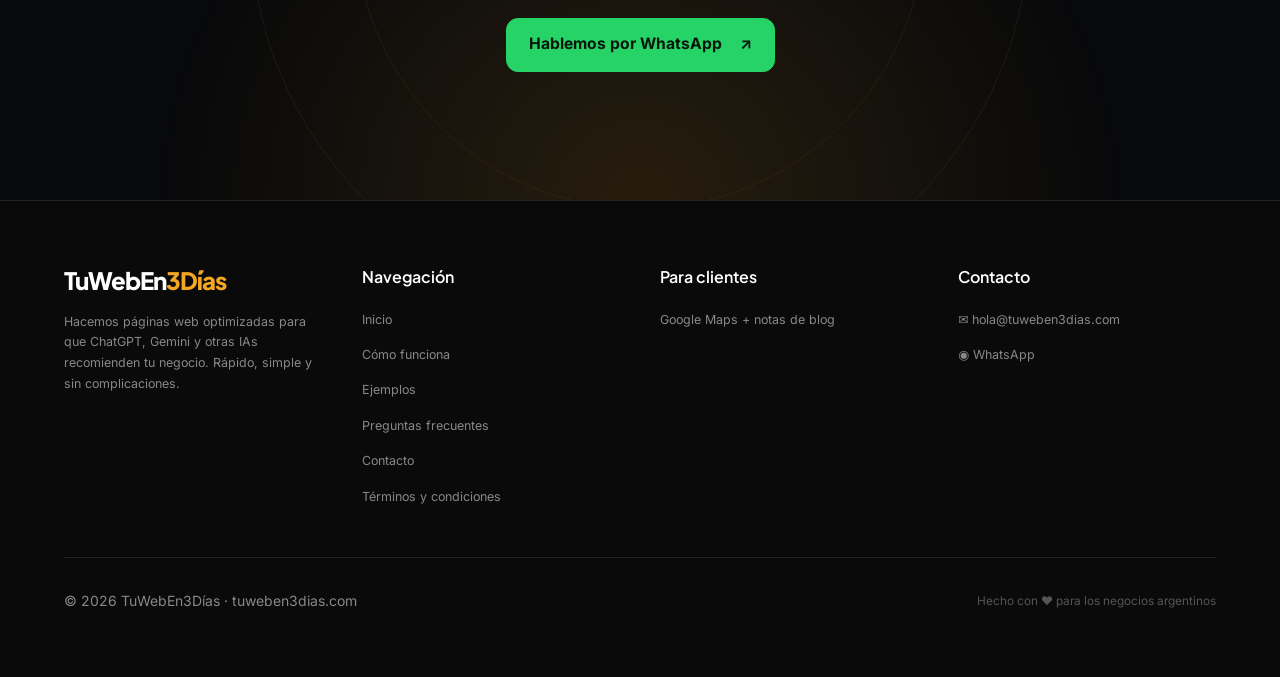
==== commit 2b577b4d: "Redondea el halo de Sudamérica" ====
--- a/index.html
+++ b/index.html
@@ -181,7 +181,7 @@
               <circle class="globe-outline" cx="400" cy="320" r="232"/>
 
               <g class="argentina-network" transform="translate(-15 -60)">
-                <ellipse class="argentina-network-sphere" cx="400" cy="355" rx="96" ry="149"/>
+                <circle class="argentina-network-sphere" cx="400" cy="355" r="132"/>
               </g>
               <g class="globe-business argentina-marker" transform="translate(12 -21)" aria-label="Capital Federal, Argentina">
                 <circle class="argentina-location-ring" cx="400" cy="365" r="24"/>
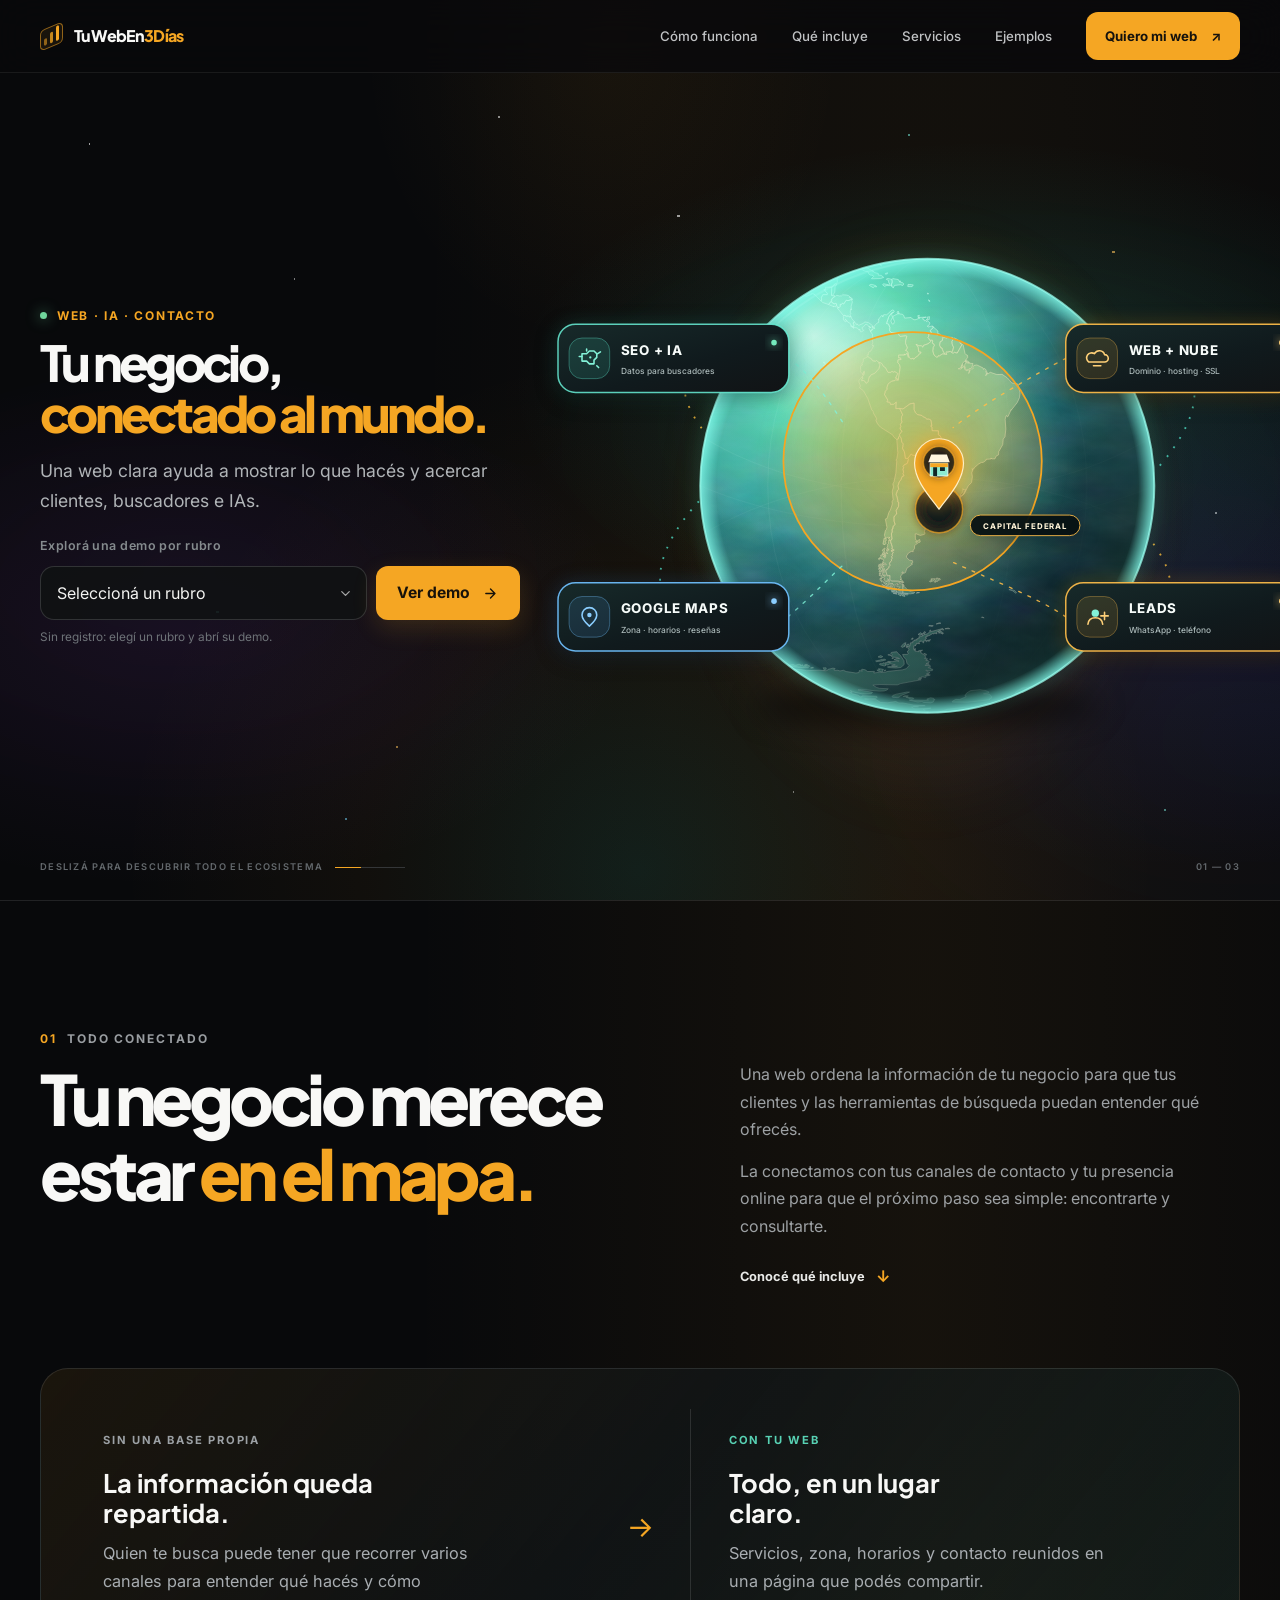
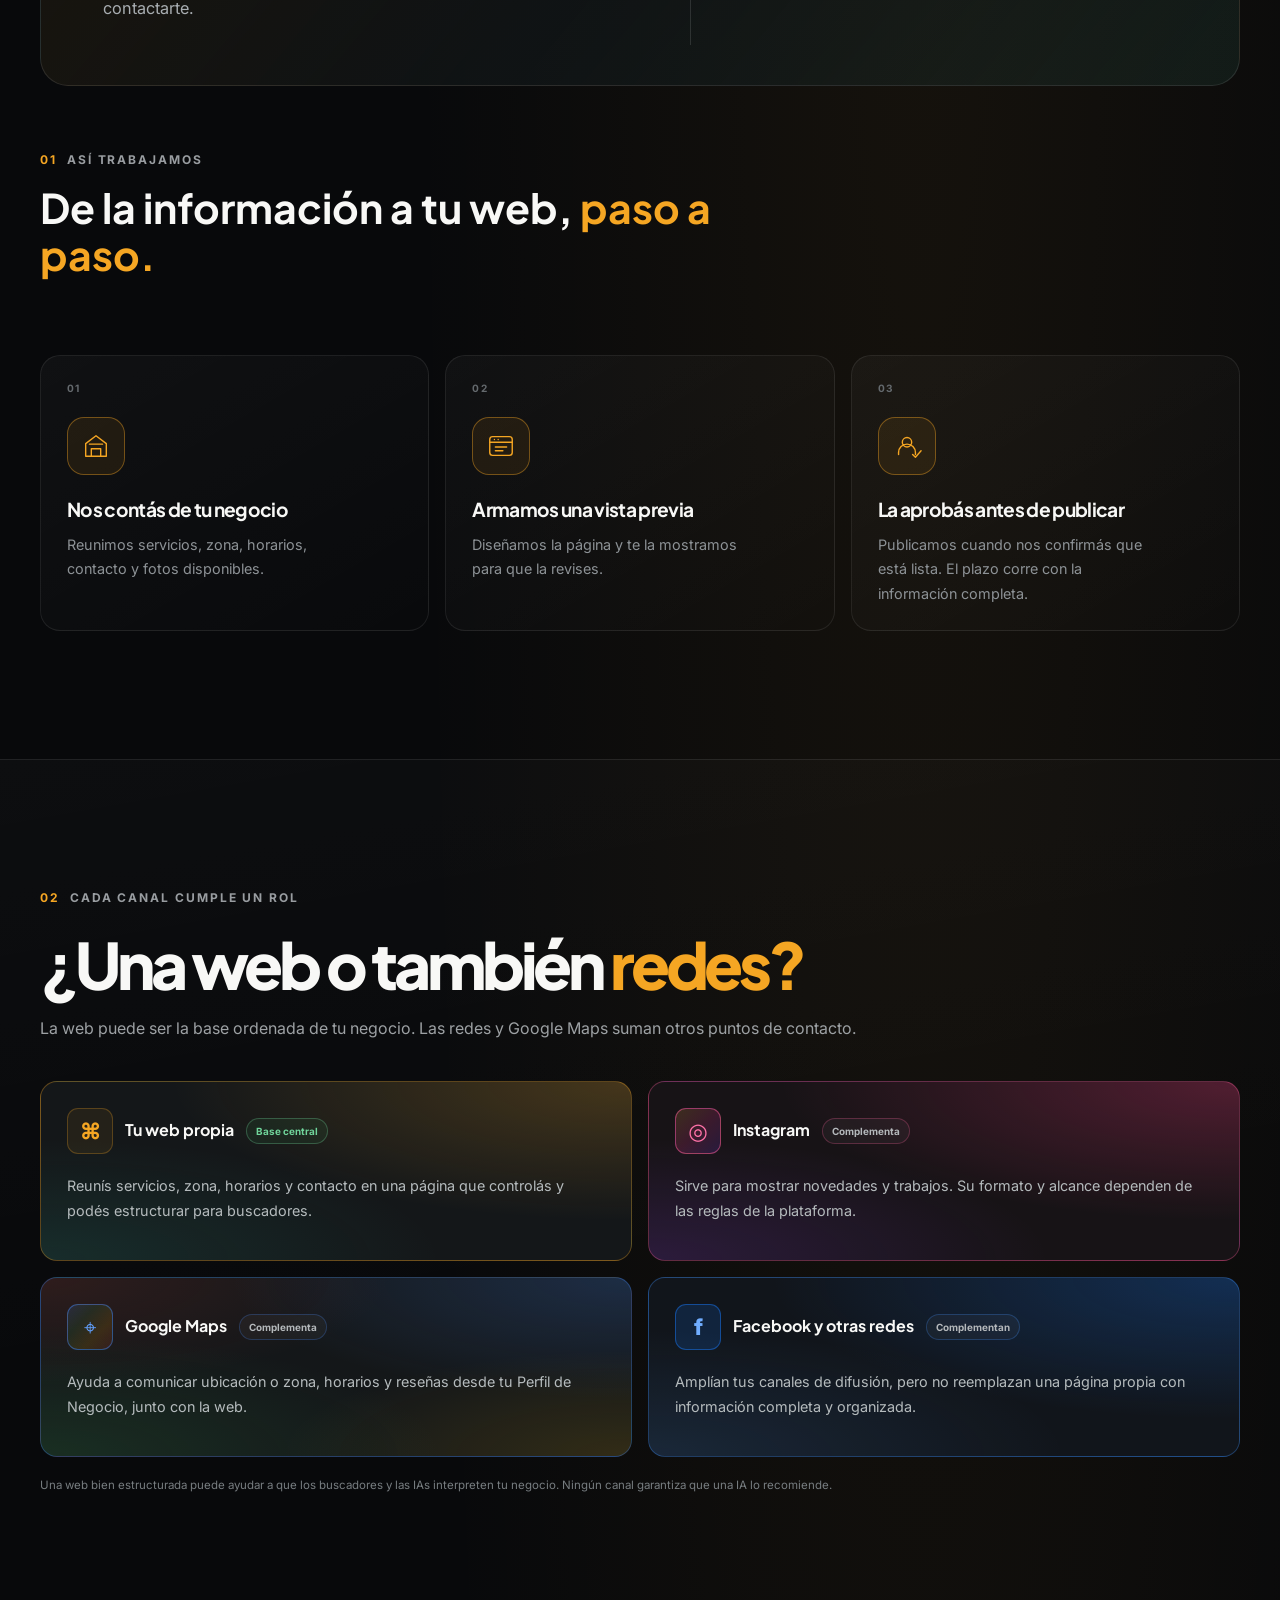
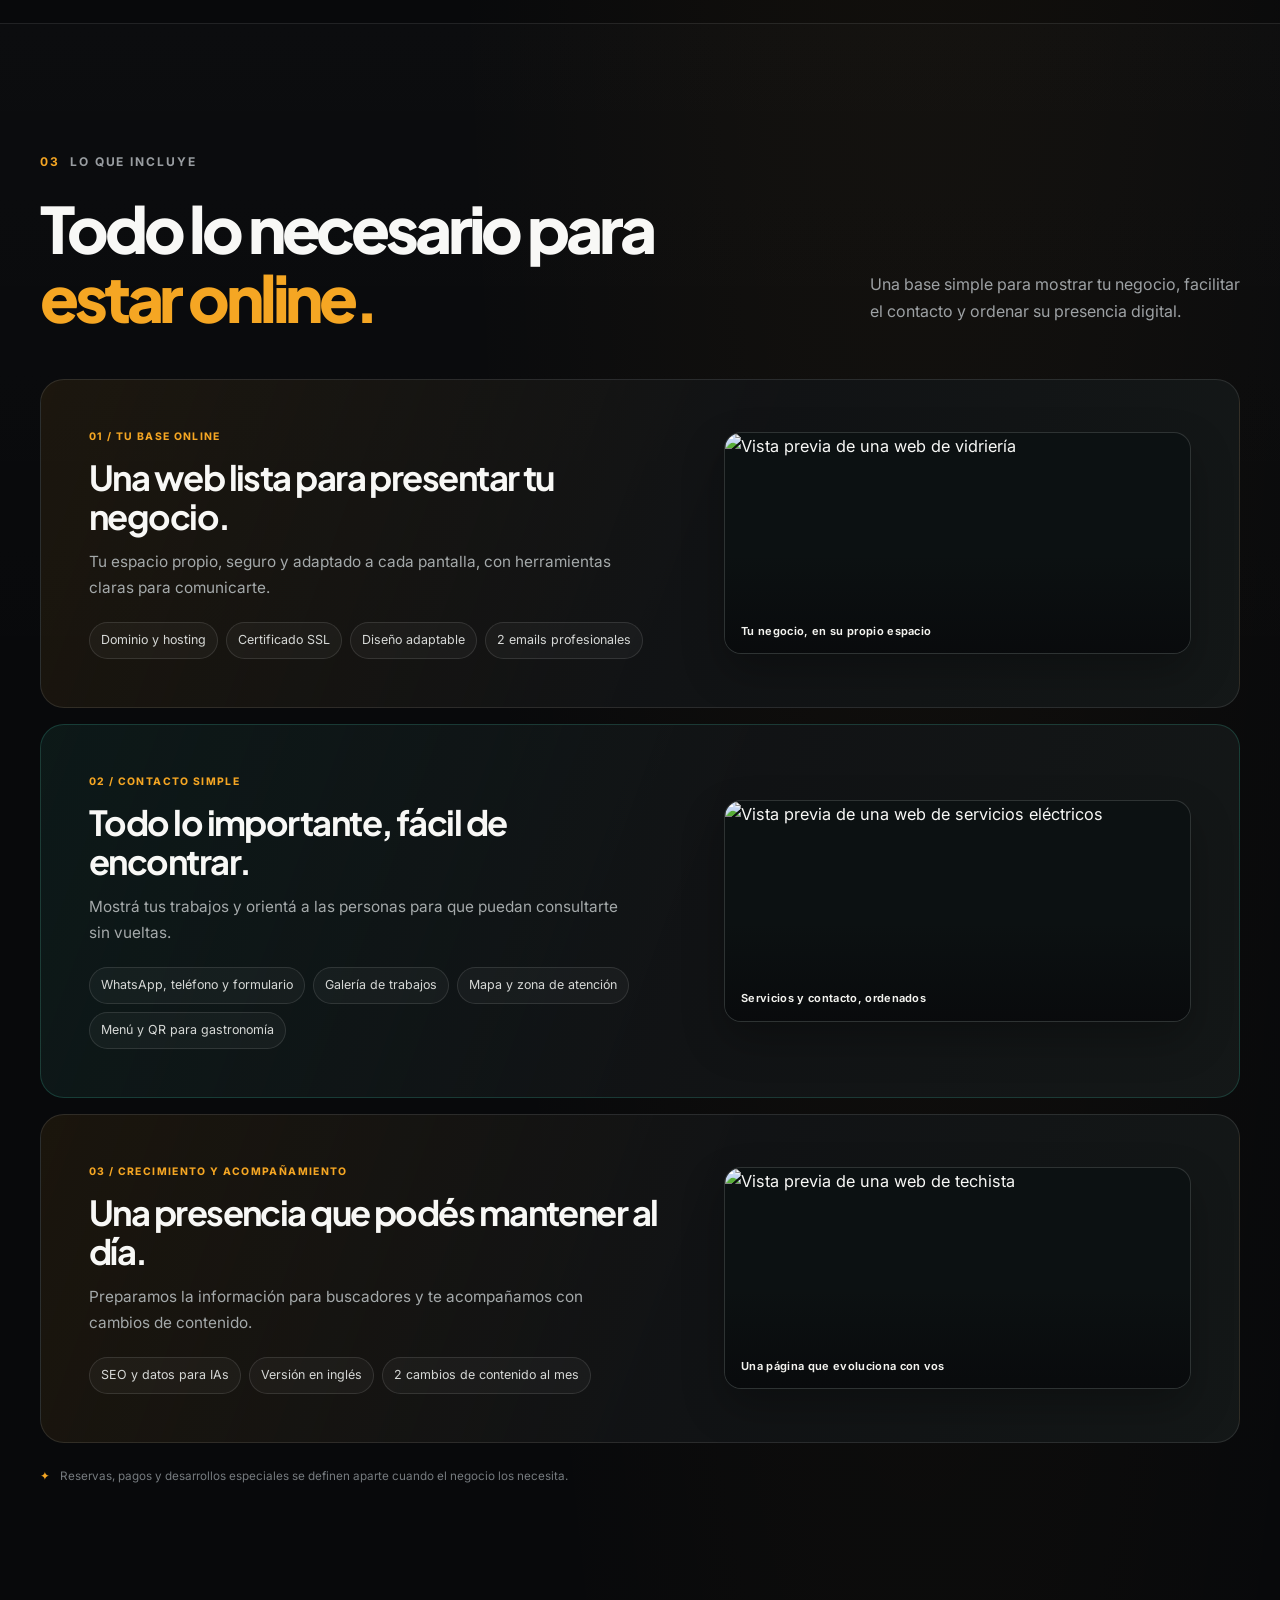
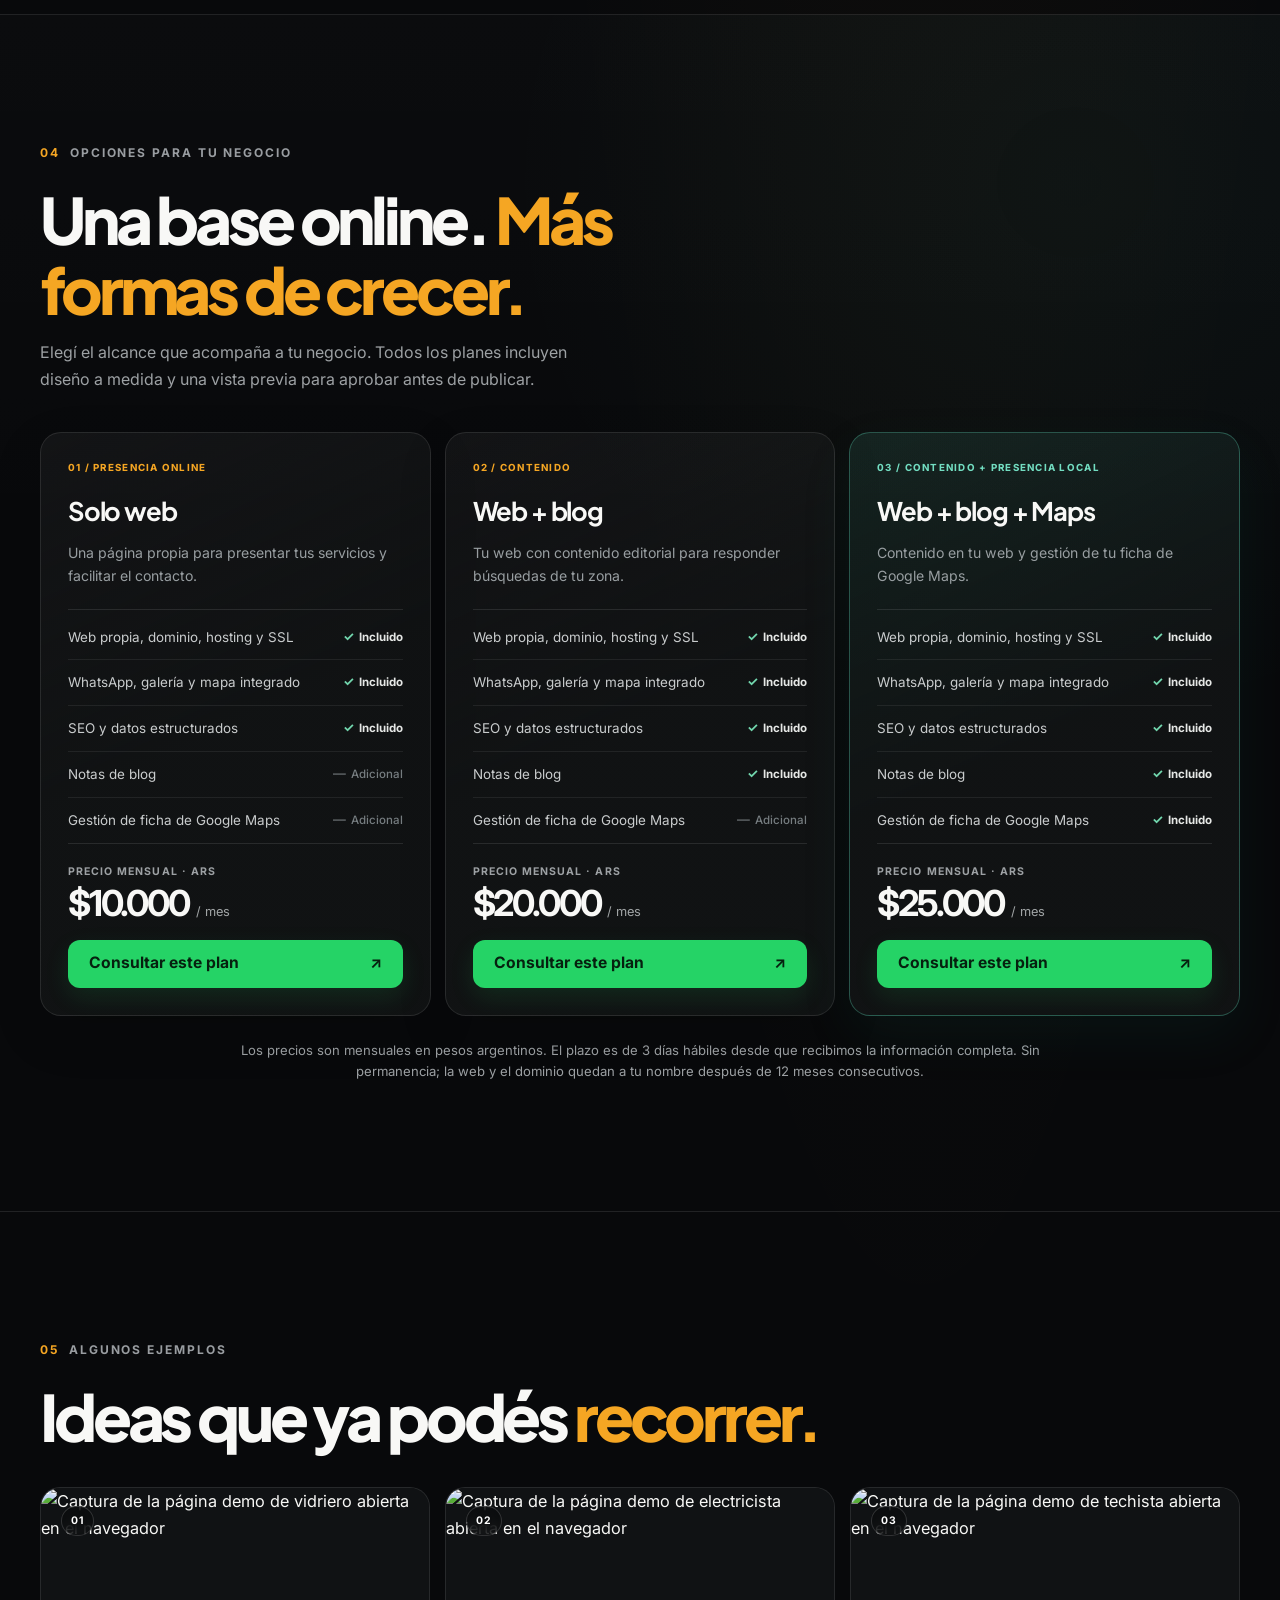
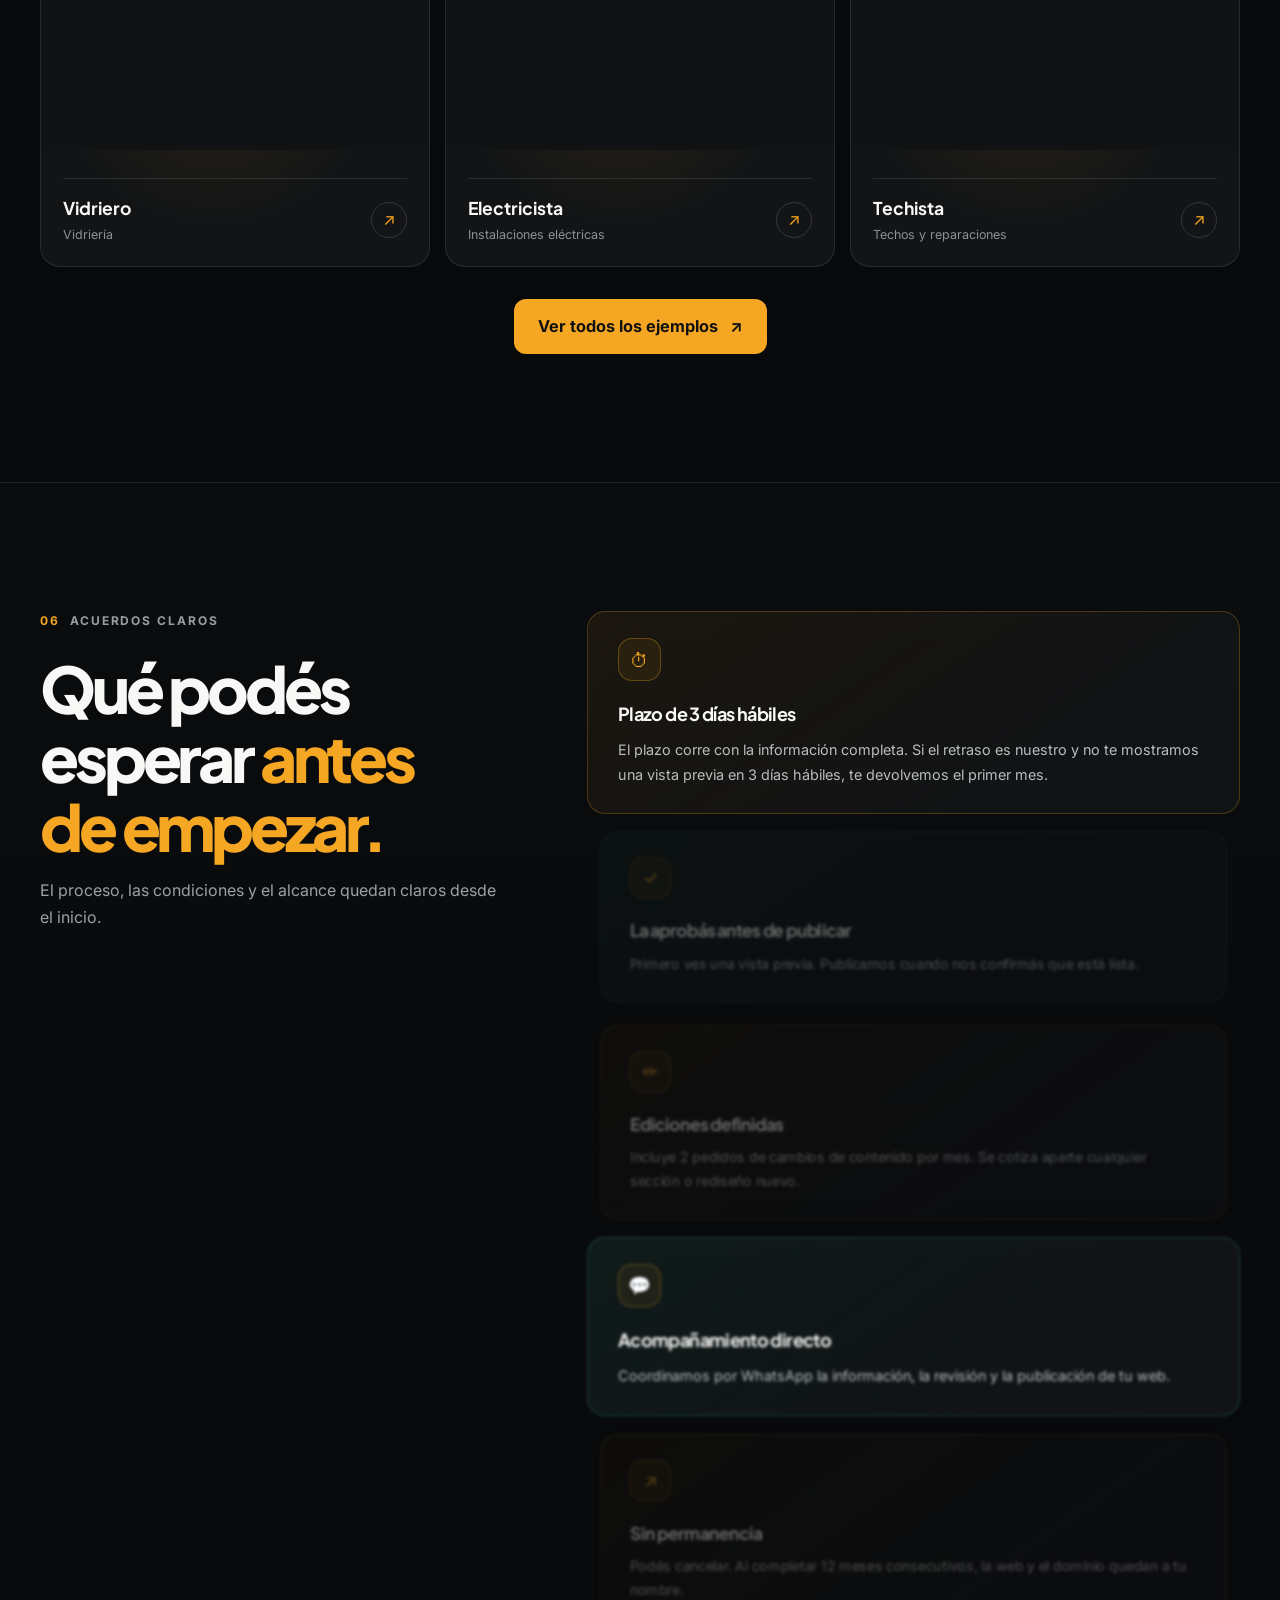
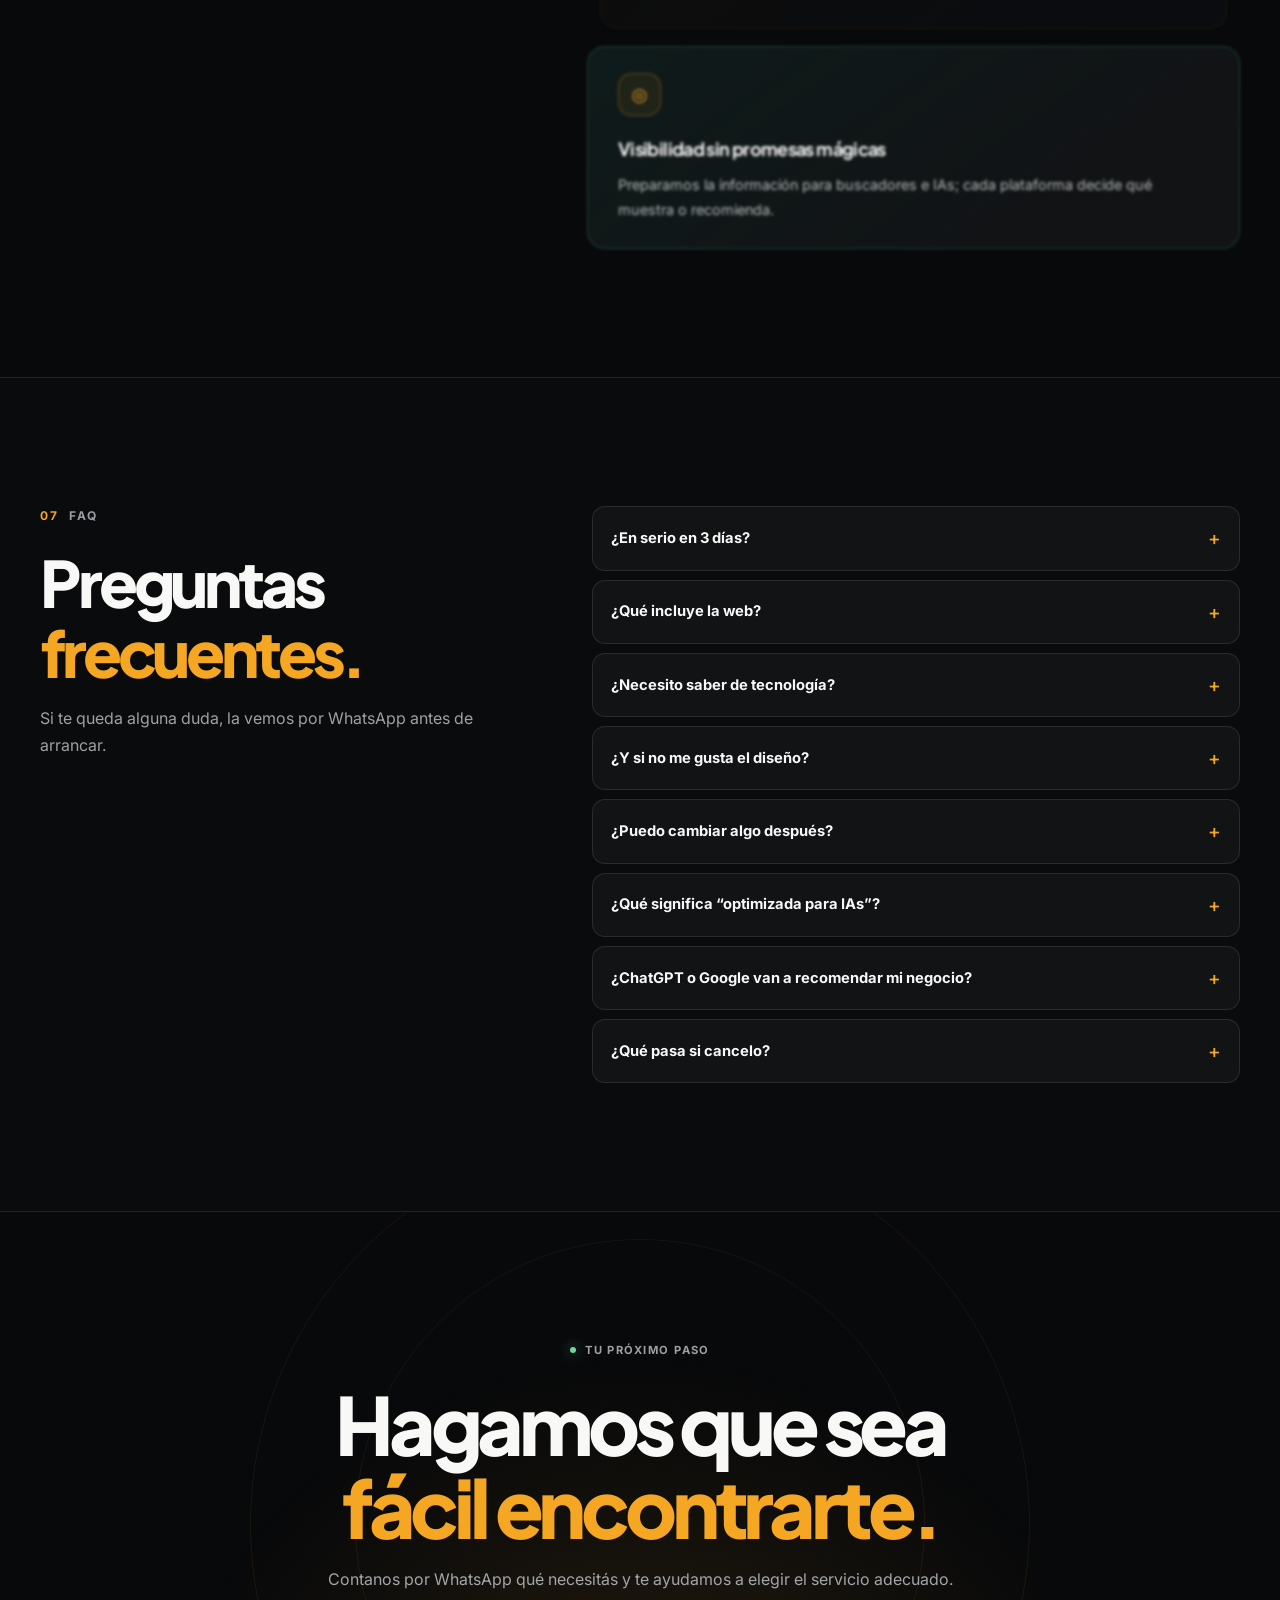
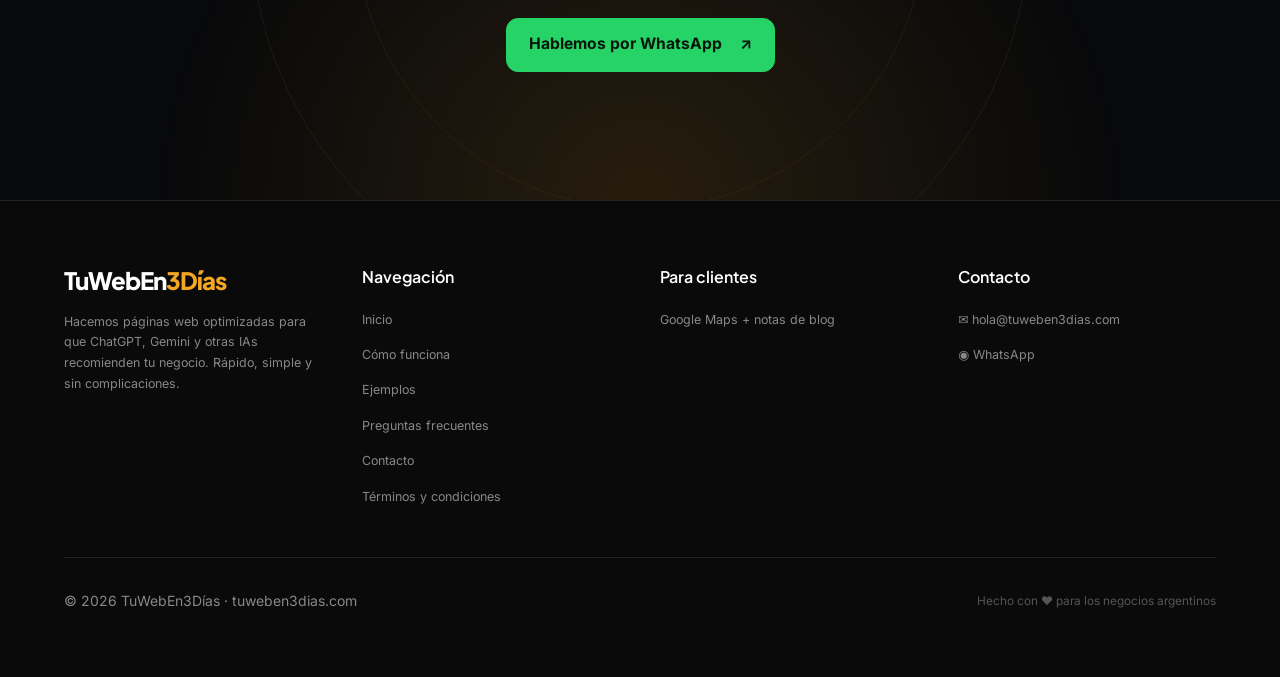
==== commit fc316a10: "Mejorar geografía del globo con fronteras reales" ====
--- a/index.html
+++ b/index.html
@@ -93,7 +93,7 @@
           <div class="hero-visual" data-scene-frame>
             <svg class="business-scene" viewBox="0 0 800 620" role="img" aria-labelledby="scene-title scene-desc">
               <title id="scene-title">Argentina como centro de una red digital para tu negocio</title>
-              <desc id="scene-desc">Un planeta fijo con Sudamérica destacada por un halo ámbar translúcido, un marcador de ubicación en Capital Federal y una zona ámbar que acompaña Sudamérica, conectada con SEO e inteligencia artificial, la web y la nube, Google Maps y nuevos leads.</desc>
+              <desc id="scene-desc">Globo con costas y fronteras nacionales reales, centrado en Sudamérica y con un marcador en Capital Federal, conectado con SEO e inteligencia artificial, la web y la nube, Google Maps y nuevos leads.</desc>
               <defs>
                 <radialGradient id="globe-surface" cx="32%" cy="23%" r="78%">
                   <stop offset="0" stop-color="#c8f5df"/>
@@ -154,22 +154,169 @@
                 <circle cx="400" cy="320" r="232" fill="url(#globe-surface)"/>
                 <rect x="168" y="88" width="464" height="464" filter="url(#planet-texture)" opacity=".58"/>
                 <rect class="planet-clouds" x="168" y="88" width="464" height="464" filter="url(#cloud-texture)" opacity=".27"/>
-                <g class="globe-rotating-surface" transform="translate(400 355) scale(1.85) translate(-400 -355) translate(62 -56)">
-                  <g class="globe-map-tile">
-                    <g id="globe-land-tile" class="globe-land" opacity=".64">
-                  <path d="M211 187l20-16 23-11 26 4 10-12 20 6 12 12 24 4 13 14-4 13 15 9-6 13-18 4-9 13-16-3-8 16-11 2-2 19-13 12-13-10-6-14-16-4-4-17-17-5-7-16-18-5 1-14z"/>
-                  <path d="M300 302l19 4 15 12 21-3 19 12 6 19-12 19-4 27-14 18-8 28-13 16-9-8-3-27-9-18-2-22-13-17-2-24-9-16z"/>
-                  <path d="M408 191l19-17 26 2 14-10 29 5 15 15 24-2 21 13 20 3 23 22-7 15-23-2-16 11-22-4-16 12-20-5-14 11-18-8-10 12-16-7-13 5-14-14-14-1-6-15z"/>
-                  <path d="M424 267l23-12 25 9 17 15 5 23-10 15-8 31-17 20-13 5-9-20-12-15-1-19-13-18 3-18z"/>
-                  <path d="M521 392l19-14 22 4 18 14 5 18-18 8-19-5-14 4-17-12z"/>
-                  <path d="M380 160l8-10 12 3 4 10-10 8zM582 356l7-6 8 10-5 12-7-3z"/>
-                </g>
-                    
-                  </g>
-                  <g class="globe-map-tile" transform="translate(464 0)">
-                    <use href="#globe-land-tile"/>
-                  </g>
-                </g>
+                <!-- Natural Earth 1:50m Admin 0 Countries; public domain. -->
+                <g class="globe-country-map" style="fill:#8ceac9;fill-opacity:.49;stroke:#eafff6;stroke-opacity:.68;stroke-width:.82;stroke-linejoin:round;vector-effect:non-scaling-stroke" aria-hidden="true">
+<path class="globe-country" fill-rule="evenodd" d="M392.0,146.0L391.7,147.0L390.0,146.6L391.8,145.8Z"/>
+<path class="globe-country" fill-rule="evenodd" d="M405.5,157.1L406.1,158.4L403.0,161.4L404.3,163.7L401.5,165.1L401.6,167.1L400.7,168.3L403.4,172.8L400.1,175.4L396.0,176.6L395.5,178.4L393.8,176.9L391.4,177.0L388.6,175.5L390.7,178.4L391.3,183.1L393.6,183.5L393.6,184.3L385.9,190.9L385.6,189.7L383.3,190.6L381.3,188.6L380.1,183.6L378.6,181.8L377.8,181.8L379.7,179.2L377.8,174.5L377.9,171.2L379.1,167.3L377.8,166.8L372.2,167.5L369.7,163.9L363.1,163.6L361.5,161.5L361.7,158.2L360.3,154.7L358.3,154.3L360.7,147.3L363.3,143.7L365.5,142.8L363.3,144.1L364.6,148.0L362.7,151.6L364.2,154.8L365.8,154.5L366.5,152.1L364.9,148.6L365.0,146.7L369.9,144.3L370.9,144.5L370.8,143.7L369.5,143.9L369.2,142.7L370.2,141.5L371.5,144.5L374.3,144.7L375.9,145.9L376.8,148.7L383.5,148.1L384.9,149.7L387.4,150.5L392.4,148.7L390.4,148.1L398.9,147.7L395.3,148.6L395.9,150.6L396.6,150.0L397.4,151.8L398.2,151.0L399.4,152.4L400.0,151.3L402.8,153.6L401.2,156.9L399.9,156.9L401.0,157.7L405.0,156.8Z"/>
+<path class="globe-country" fill-rule="evenodd" d="M429.1,338.9L427.6,341.7L423.6,344.1L420.9,343.4L418.9,343.9L415.6,342.0L413.1,342.0L411.1,338.8L411.4,336.5L412.4,335.3L412.0,331.1L414.1,323.7L415.5,324.1L416.8,323.3L419.6,326.2L419.7,327.5L421.2,326.5L422.7,328.3L427.7,331.7L429.9,334.6L428.5,336.5L429.0,338.9Z"/>
+<path class="globe-country" fill-rule="evenodd" d="M383.9,114.5L385.7,114.8L384.5,116.6L380.1,116.5L380.3,114.3L383.8,114.4Z"/>
+<path class="globe-country" fill-rule="evenodd" d="M337.8,50.2L335.0,53.4L332.6,54.0L333.0,54.9L332.0,54.3L332.3,55.3L330.9,56.8L329.4,61.1L334.6,78.6L333.5,84.9L331.2,85.8L330.0,82.8L328.4,81.4L327.9,79.9L328.3,79.1L327.6,79.7L327.7,77.9L326.7,78.3L325.2,75.6L326.3,74.2L325.5,73.5L325.4,74.7L324.7,74.1L325.4,69.6L320.5,64.4L316.0,66.2L314.7,64.3L315.0,63.6L314.4,64.1L312.0,63.1L313.1,63.1L312.7,62.7L309.3,63.4L310.0,62.4L309.0,63.4L306.5,63.9L307.2,63.6L306.5,61.9L306.0,63.3L303.3,63.1L300.9,64.1L298.6,63.2L298.0,64.2L298.4,64.6L300.3,64.1L300.1,64.8L300.7,65.3L301.5,64.6L301.7,65.6L300.4,66.5L302.9,68.3L301.6,69.2L301.4,68.3L298.8,66.8L298.7,68.7L298.1,67.9L296.8,68.6L294.8,67.9L295.0,66.7L292.7,65.6L291.4,66.8L288.2,65.8L285.9,66.0L285.8,64.9L285.6,66.2L282.6,67.5L283.4,66.8L282.5,66.8L282.6,65.9L281.6,66.1L282.1,67.6L280.7,69.3L277.3,71.3L278.1,70.7L275.9,70.4L276.7,71.5L274.1,72.8L274.4,73.5L273.1,74.1L273.6,74.9L273.1,76.3L271.9,75.8L272.9,76.7L273.1,80.0L274.1,81.9L273.3,82.6L267.2,80.1L265.8,75.4L259.1,66.0L255.7,65.4L252.5,69.1L248.4,66.7L246.6,62.3L241.2,57.2L235.0,57.2L234.9,59.1L224.9,59.2L211.5,54.1L211.9,53.2L203.4,54.0L201.7,50.2Z"/>
+<path class="globe-country" fill-rule="evenodd" d="M486.6,426.3L489.4,427.1L491.2,429.3L490.2,429.8L487.4,427.5L483.4,426.1L486.2,426.3Z"/>
+<path class="globe-country" fill-rule="evenodd" d="M409.7,414.3L411.2,414.5L410.9,415.2L411.7,415.6L411.8,414.9L412.8,414.8L413.4,415.9L410.3,417.2L410.4,417.9L408.4,417.5L408.9,418.2L407.7,418.8L406.8,417.8L408.9,416.1L409.4,414.3Z"/>
+<path class="globe-country" fill-rule="evenodd" d="M404.6,415.1L408.2,415.0L405.9,417.3L403.2,418.3L402.2,417.7L404.7,416.5L403.5,416.2L404.7,415.9L404.0,414.9Z"/>
+<path class="globe-country" fill-rule="evenodd" d="M658.7,51.2L658.7,54.5L654.3,57.6L653.8,58.6L654.1,61.5L651.6,63.9L650.0,55.9L647.4,53.9L647.0,52.3L645.2,50.2L657.4,50.2L658.3,51.0Z"/>
+<path class="globe-country" fill-rule="evenodd" d="M402.0,150.3L398.8,150.5L400.3,149.7L399.7,147.8L402.3,147.2L402.0,150.1Z"/>
+<path class="globe-country" fill-rule="evenodd" d="M621.1,146.6L620.7,149.2L622.7,150.9L623.6,154.9L623.4,163.8L624.2,166.8L622.2,167.7L619.8,164.4L620.4,158.1L619.3,156.2L619.8,153.4L618.8,153.2L619.3,149.6L617.6,148.0L617.7,146.0L620.2,146.6Z"/>
+<path class="globe-country" fill-rule="evenodd" d="M426.3,170.8L425.2,172.3L425.2,174.6L426.9,178.4L425.4,183.3L424.5,183.8L423.4,182.7L420.7,183.5L419.9,183.0L419.3,184.1L419.9,185.9L417.3,185.1L415.1,179.3L413.9,179.2L412.6,176.6L413.1,172.9L415.1,172.1L416.3,168.1L420.1,169.3L420.4,168.2L425.6,168.4L426.6,168.9L426.5,170.2Z"/>
+<path class="globe-country" fill-rule="evenodd" d="M560.1,71.8L559.0,73.4L558.1,72.0L560.9,71.2Z"/>
+<path class="globe-country" fill-rule="evenodd" d="M569.4,69.5L568.9,69.7L569.0,69.1L570.3,68.1L570.0,69.3Z"/>
+<path class="globe-country" fill-rule="evenodd" d="M567.7,72.7L566.7,73.0L568.8,70.2L568.7,72.4Z"/>
+<path class="globe-country" fill-rule="evenodd" d="M563.4,72.8L563.3,74.3L562.3,74.4L562.0,73.5L563.4,72.8Z"/>
+<path class="globe-country" fill-rule="evenodd" d="M690.9,342.0L688.8,343.4L684.6,341.6L684.3,340.4L683.1,341.3L683.2,338.8L681.1,335.0L682.8,333.6L682.4,330.3L676.2,316.9L678.3,314.4L679.4,315.4L679.7,317.2L682.0,318.0L685.8,318.3L687.1,316.7L688.7,316.2L688.7,300.4L690.9,303.6Z"/>
+<path class="globe-country" fill-rule="evenodd" d="M581.6,157.4L580.3,160.5L577.2,164.1L573.8,162.1L573.8,160.5L572.5,160.2L571.0,157.6L572.3,156.7L571.3,157.0L571.7,155.7L570.9,154.9L571.8,154.7L574.0,151.3L578.1,150.9L580.1,153.8L580.8,156.5L580.0,158.0L581.3,157.3Z"/>
+<path class="globe-country" fill-rule="evenodd" d="M574.5,130.2L575.4,132.8L575.3,135.2L577.6,138.2L577.6,140.5L574.4,140.8L571.7,140.1L571.6,139.5L564.2,139.3L558.8,140.7L558.6,140.0L559.8,139.6L558.6,139.5L559.0,137.3L561.9,137.3L562.0,136.5L564.3,135.6L567.5,136.9L569.0,136.2L564.5,134.5L563.1,135.4L559.3,135.4L558.6,134.1L559.1,133.5L558.5,133.6L557.2,130.9L555.9,130.4L558.3,128.1L560.5,122.8L565.0,122.1L567.3,122.6L568.9,124.4L570.5,124.8L571.2,126.7L574.4,130.1Z"/>
+<path class="globe-country" fill-rule="evenodd" d="M641.5,193.3L641.0,193.6L640.9,192.6L641.6,192.1L641.8,192.8Z"/>
+<path class="globe-country" fill-rule="evenodd" d="M557.1,52.5L558.9,53.0L557.7,53.4L556.9,52.8Z"/>
+<path class="globe-country" fill-rule="evenodd" d="M370.3,212.1L367.4,211.8L366.8,212.6L363.7,213.2L360.0,215.9L358.7,220.1L359.1,221.6L356.9,223.5L357.0,225.3L356.0,226.3L359.7,232.5L358.8,234.3L361.8,234.7L362.5,236.9L365.8,236.7L368.3,234.4L367.9,241.2L371.7,240.9L374.9,247.6L373.8,249.2L373.5,252.7L374.2,254.8L372.5,257.5L373.1,259.4L372.2,261.1L373.0,263.3L374.3,264.1L371.5,267.8L371.9,269.1L370.7,270.0L370.5,272.1L368.7,272.7L365.5,269.9L364.8,268.2L352.1,260.1L349.2,256.8L347.6,253.5L348.2,251.3L344.9,245.7L344.6,244.0L343.2,242.4L339.2,230.9L334.8,223.0L330.8,219.9L331.7,218.1L330.1,213.9L330.4,212.1L333.7,208.4L334.2,210.5L333.1,211.1L333.1,212.9L334.3,212.3L336.1,213.0L337.2,215.0L338.2,215.2L339.5,213.5L340.7,208.5L341.3,208.7L342.4,206.7L346.6,204.9L350.5,200.4L351.6,196.4L350.3,194.4L351.7,194.0L353.9,195.4L355.2,198.0L357.2,199.2L359.8,204.1L362.3,204.2L364.0,203.1L365.3,203.9L366.8,203.3L369.9,205.3L367.6,210.1L369.0,210.2L370.1,211.7Z"/>
+<path class="globe-country" fill-rule="evenodd" d="M412.1,280.6L413.3,284.1L412.8,288.9L416.4,289.6L418.2,288.8L420.3,289.8L421.8,296.8L424.6,296.2L426.0,297.2L424.2,307.9L420.8,311.7L419.2,311.3L418.2,312.3L410.5,311.3L412.3,306.4L414.2,303.6L413.9,302.8L406.0,297.4L401.9,296.0L396.2,289.5L397.5,282.3L399.4,278.3L408.8,276.8L412.2,279.8Z"/>
+<path class="globe-country" fill-rule="evenodd" d="M344.1,156.6L343.7,157.3L344.7,159.6L343.5,161.3L342.7,160.7L342.2,162.8L340.4,159.2L341.4,157.8L342.7,158.9L341.5,157.3L340.5,157.3L340.4,157.9L340.1,156.7L338.0,155.2L336.6,155.3L335.7,156.9L333.2,158.5L334.8,161.6L332.4,162.8L331.6,162.6L331.0,159.9L330.3,161.1L328.7,158.9L325.3,158.1L324.6,159.1L324.1,158.0L325.2,155.5L324.4,154.9L324.9,152.6L326.4,153.3L327.5,155.4L328.5,155.3L328.1,154.5L330.0,156.1L334.4,154.2L336.3,152.6L340.1,153.4L343.0,155.6Z"/>
+<path class="globe-country" fill-rule="evenodd" d="M666.1,134.9L667.7,137.6L668.2,140.6L669.7,141.6L669.5,144.3L666.4,147.1L664.7,152.7L663.7,153.3L663.0,156.2L661.9,156.9L659.6,162.6L659.9,163.2L658.3,165.7L657.3,166.1L655.5,163.5L654.8,164.3L653.9,163.8L650.0,168.0L648.2,173.4L647.1,172.7L647.3,174.2L643.7,174.3L643.0,173.6L643.3,174.4L642.5,175.0L641.9,173.5L642.2,175.0L641.2,174.6L639.8,175.5L637.7,173.9L636.9,171.2L637.6,170.3L636.4,170.1L637.3,169.7L636.0,169.6L633.6,166.5L630.2,166.2L631.1,165.5L627.5,166.5L627.8,154.9L628.7,154.8L631.3,149.0L630.3,144.8L630.9,140.0L633.6,135.2L637.4,134.2L640.2,135.1L642.5,137.9L645.7,136.5L648.9,138.3L652.0,138.8L655.0,136.5L658.3,136.4L662.1,137.5L665.5,134.9Z"/>
+<path class="globe-country" fill-rule="evenodd" d="M666.1,134.9L663.5,136.0L662.1,137.5L658.3,136.4L655.0,136.5L652.0,138.8L648.9,138.3L645.7,136.5L642.5,137.9L640.2,135.1L637.4,134.2L634.5,134.8L632.6,136.0L632.2,138.2L630.9,140.0L630.7,143.6L627.9,140.6L626.3,141.3L626.4,142.7L625.3,140.9L625.8,140.2L625.4,139.2L623.5,139.5L621.4,137.8L621.5,136.4L622.2,136.4L620.1,134.9L618.5,131.5L618.8,129.5L621.3,129.4L622.6,128.2L630.4,127.8L631.7,126.1L632.8,122.5L632.9,111.5L638.6,110.1L644.4,104.1L660.3,92.7L665.7,94.2L668.3,96.6L671.0,95.0L671.7,101.3L674.5,106.4L673.6,108.3L672.7,121.1L666.8,129.5L665.6,132.0L665.8,133.1Z"/>
+<path class="globe-country" fill-rule="evenodd" d="M323.6,129.4L322.7,130.1L323.5,132.2L322.2,136.6L322.4,140.5L322.1,139.2L321.5,140.1L321.3,142.8L321.9,143.8L321.1,145.3L321.9,147.2L320.1,147.5L319.4,146.6L317.4,146.8L315.0,145.7L314.5,146.3L307.7,138.1L310.0,137.9L311.1,136.6L310.9,134.7L312.4,134.6L313.4,133.4L314.5,134.3L317.2,130.4L319.0,130.9L322.7,129.3Z"/>
+<path class="globe-country" fill-rule="evenodd" d="M690.9,288.4L688.7,288.4L688.7,316.2L687.1,316.7L685.8,318.3L682.0,318.0L679.7,317.2L679.4,315.4L678.3,314.4L676.2,316.9L672.1,311.1L669.3,297.9L669.1,290.4L659.6,271.3L659.5,268.0L662.4,267.9L664.3,266.8L667.6,268.7L683.1,268.7L685.0,270.4L690.9,271.2Z"/>
+<path class="globe-country" fill-rule="evenodd" d="M612.1,50.2L612.6,52.5L614.2,54.2L613.6,55.8L607.8,55.9L607.3,57.0L604.6,57.6L605.0,60.7L600.4,62.8L598.7,65.0L595.0,65.6L594.5,66.7L592.7,66.5L588.7,69.2L587.2,70.5L586.8,77.2L584.6,77.4L583.2,78.4L579.9,77.7L577.6,78.2L577.8,79.3L576.5,81.6L575.3,82.1L574.0,87.1L572.0,88.6L570.8,90.7L568.8,92.0L567.6,97.9L565.7,101.4L557.8,101.7L558.0,99.7L560.1,96.7L561.7,91.3L565.2,87.6L566.9,81.0L569.9,78.9L572.1,73.8L577.5,71.8L580.8,68.9L583.5,65.0L583.9,63.3L583.0,61.8L583.2,58.7L585.2,53.8L588.8,50.2Z"/>
+<path class="globe-country" fill-rule="evenodd" d="M586.7,74.9L587.2,82.1L575.4,82.1L575.4,92.9L573.3,93.8L571.4,95.7L571.9,102.1L557.9,102.1L557.6,104.4L557.8,101.7L565.7,101.4L567.6,97.9L568.8,92.0L570.8,90.7L572.0,88.6L574.0,87.1L575.3,82.1L576.5,81.6L577.8,79.3L577.6,78.2L579.9,77.7L583.2,78.4L584.6,77.4L586.8,77.2L586.8,75.1Z"/>
+<path class="globe-country" fill-rule="evenodd" d="M203.4,54.0L211.9,53.2L211.5,54.1L224.9,59.2L234.9,59.1L235.0,57.2L241.2,57.2L246.6,62.3L248.4,66.7L252.5,69.1L253.8,68.2L254.8,65.9L258.9,65.8L261.3,68.4L263.0,72.0L265.8,75.4L267.2,80.1L273.3,82.6L274.1,82.2L272.3,89.0L271.7,97.1L273.5,101.1L273.2,102.4L273.3,101.1L272.0,99.1L274.0,104.8L276.6,108.4L277.2,110.7L279.0,113.0L278.5,112.9L281.1,113.4L283.6,115.7L290.8,113.5L292.4,113.4L292.6,114.2L294.0,114.5L294.9,113.8L294.3,112.6L296.8,110.6L298.2,103.5L304.8,101.1L309.1,101.6L308.7,101.2L309.6,100.9L310.8,102.9L307.6,109.4L308.5,109.6L307.7,110.6L308.3,110.9L307.0,115.3L306.2,112.9L303.6,116.6L302.5,116.6L302.4,117.2L295.9,117.2L295.9,119.7L294.4,119.6L297.9,123.4L297.8,124.7L293.3,124.7L291.6,128.2L292.1,129.0L291.5,131.3L283.9,123.8L285.3,125.0L282.1,123.3L281.6,123.9L282.4,124.1L276.4,126.5L272.0,125.2L268.4,122.7L261.0,119.9L257.2,116.6L251.8,115.0L250.2,112.9L246.5,110.8L244.6,107.9L244.0,106.2L245.4,105.4L244.5,104.4L245.6,101.4L244.0,99.3L243.5,96.5L239.5,91.2L236.5,88.6L237.4,89.1L237.4,88.5L235.9,88.0L234.7,86.0L235.5,86.1L232.9,84.0L232.1,84.3L232.6,83.2L231.5,83.8L230.8,83.2L230.7,81.9L231.8,81.0L231.2,79.7L229.5,79.0L228.8,77.4L226.9,76.4L226.8,74.0L224.7,73.6L221.0,69.1L217.8,62.0L217.8,59.8L211.2,56.7L212.5,64.7L218.5,71.6L218.9,74.2L220.4,75.5L222.0,79.1L222.6,79.5L222.3,78.3L223.1,79.0L224.1,82.9L226.2,86.9L226.3,89.2L227.3,90.2L227.7,89.2L230.7,92.9L230.4,94.3L228.9,95.4L227.3,92.3L221.3,87.0L221.3,83.9L220.2,81.1L217.9,79.5L217.5,78.0L215.9,78.9L211.0,74.6L213.4,74.0L214.2,74.8L213.5,73.7L214.3,71.6L211.2,67.6L208.5,65.9L207.2,61.4L205.0,58.1L205.2,56.9L203.6,54.8Z"/>
+<path class="globe-country" fill-rule="evenodd" d="M220.8,69.1L220.6,70.1L219.7,69.8L219.9,68.4L220.7,68.6Z"/>
+<path class="globe-country" fill-rule="evenodd" d="M221.3,88.3L220.5,87.3L221.0,85.1L221.3,88.1Z"/>
+<path class="globe-country" fill-rule="evenodd" d="M574.5,130.2L571.2,126.7L570.5,124.8L568.9,124.4L566.5,122.2L560.5,122.8L559.4,125.7L561.2,115.5L560.6,112.1L559.5,110.6L560.2,109.9L559.7,110.1L560.6,106.9L558.0,103.1L557.6,104.4L557.9,102.1L571.9,102.1L571.4,95.7L573.3,93.8L575.4,92.9L575.4,82.1L587.2,82.1L587.2,76.5L600.9,86.4L594.6,86.4L598.0,122.6L599.0,123.8L598.4,127.2L585.5,127.2L584.9,126.4L584.5,127.4L580.1,127.5L579.2,128.7L577.2,126.6L575.1,130.4Z"/>
+<path class="globe-country" fill-rule="evenodd" d="M577.6,140.5L577.6,138.2L575.3,135.2L575.4,132.8L574.5,130.2L575.7,129.8L577.2,126.6L579.2,128.7L580.1,127.5L584.5,127.4L584.9,126.4L585.5,127.2L598.4,127.2L599.0,123.8L598.0,122.6L594.6,86.4L600.9,86.4L622.0,103.1L622.1,104.3L624.2,106.4L629.0,108.5L629.5,112.1L632.9,111.5L632.8,122.5L631.7,126.1L630.4,127.8L622.6,128.2L621.3,129.4L618.7,129.7L615.6,129.0L611.0,131.7L610.5,132.9L608.8,132.7L607.5,135.2L606.5,135.1L606.3,136.7L605.5,137.2L604.0,136.2L602.6,137.4L603.0,138.8L602.1,139.4L602.3,140.8L599.2,143.0L598.4,149.0L596.6,150.0L595.9,149.7L595.8,147.7L595.2,148.4L594.4,148.0L594.3,149.3L593.4,149.4L593.1,150.2L591.4,149.0L589.7,150.1L588.4,146.6L587.3,146.5L588.2,145.0L586.7,143.7L585.7,140.3L584.7,140.2L584.8,141.1L583.6,142.1L581.6,141.3L580.2,142.7L579.3,141.4L577.9,142.2L577.3,141.5L577.5,140.6Z"/>
+<path class="globe-country" fill-rule="evenodd" d="M651.6,63.9L654.1,61.5L653.8,58.6L654.3,57.6L658.7,54.5L658.7,51.2L661.4,52.6L665.0,52.3L671.7,54.6L673.5,58.7L681.1,60.9L685.6,63.7L688.8,61.4L689.3,60.2L688.6,56.2L690.9,53.8L690.9,102.9L674.5,93.0L668.3,96.6L665.7,94.2L660.3,92.7L658.7,89.3L654.5,88.4L651.3,81.4L652.9,79.3L652.5,76.3L653.0,74.4L652.7,68.7L651.3,64.1Z"/>
+<path class="globe-country" fill-rule="evenodd" d="M577.2,164.1L580.3,160.5L581.6,157.4L583.7,157.4L584.8,160.7L584.5,162.0L586.5,162.6L587.6,160.8L588.6,163.4L587.5,165.9L590.0,167.0L590.4,168.2L591.6,168.7L591.2,175.1L585.6,172.1L581.6,167.7L578.0,165.1Z"/>
+<path class="globe-country" fill-rule="evenodd" d="M344.5,114.5L347.7,115.8L348.2,116.8L345.9,116.6L344.7,117.7L340.7,115.2L342.3,114.2L344.2,114.4Z"/>
+<path class="globe-country" fill-rule="evenodd" d="M323.6,129.4L319.0,130.9L317.2,130.4L314.5,134.3L313.4,133.4L312.4,134.6L310.9,134.7L311.1,136.6L309.8,138.0L308.8,138.0L308.3,136.4L307.1,136.2L307.2,134.1L306.0,133.7L304.8,134.3L301.7,131.9L302.4,129.0L307.5,125.4L310.4,126.1L312.3,126.0L313.6,124.9L317.2,125.1L319.7,125.8L321.5,127.6L320.7,127.1L320.3,127.6L322.4,128.4L321.9,127.8L323.4,129.2Z"/>
+<path class="globe-country" fill-rule="evenodd" d="M363.9,109.1L364.4,111.4L364.0,113.3L363.1,113.9L363.9,116.3L362.9,115.5L358.2,115.4L356.4,116.3L354.4,114.8L355.2,113.6L360.3,114.6L361.8,114.0L360.3,111.8L360.6,110.2L358.2,109.3L358.5,108.5L360.0,108.2L363.7,109.1Z"/>
+<path class="globe-country" fill-rule="evenodd" d="M403.0,171.5L400.7,168.3L401.6,167.1L401.5,165.1L404.3,163.7L403.0,161.4L406.1,158.4L405.5,157.1L410.9,162.0L410.3,166.4L411.6,164.3L415.4,167.3L415.5,171.5L413.1,172.9L412.5,176.2L413.9,179.2L415.1,179.3L415.5,181.6L418.0,185.5L415.1,185.4L412.5,187.3L411.5,187.0L410.9,188.3L409.8,188.7L408.3,187.9L406.8,186.3L405.6,182.3L406.1,178.4L407.2,176.9L406.6,175.0L405.1,174.4L405.6,172.0L405.1,171.3L403.3,171.4Z"/>
+<path class="globe-country" fill-rule="evenodd" d="M558.8,140.7L564.2,139.3L569.4,139.3L569.6,140.2L568.6,141.3L569.3,143.4L566.0,144.4L564.7,146.8L564.7,145.9L564.1,146.4L563.2,144.8L564.6,144.0L563.1,143.4L564.6,142.4L562.0,143.3L561.5,142.4L560.4,142.3L560.5,141.2L559.8,141.4Z"/>
+<path class="globe-country" fill-rule="evenodd" d="M581.6,157.4L580.0,158.0L580.8,156.5L580.1,153.8L578.3,150.9L574.0,151.3L571.8,154.7L570.9,154.9L569.5,152.8L569.5,151.2L566.9,149.8L565.7,146.8L564.7,147.3L566.0,144.4L569.3,143.4L568.6,141.5L569.4,140.9L569.4,139.3L571.6,139.5L571.7,140.1L574.1,140.8L577.6,140.5L577.2,141.4L577.9,142.2L579.3,141.4L580.0,142.7L581.6,141.3L583.4,142.1L584.8,141.1L584.7,140.2L585.9,140.5L586.7,143.7L588.2,145.0L587.3,146.5L588.4,146.6L588.7,148.8L589.7,149.6L589.2,153.0L590.0,153.4L590.4,154.8L589.8,156.1L590.8,157.7L588.9,157.4L588.7,158.4L589.6,159.1L588.9,161.2L587.3,160.8L586.5,162.6L585.7,162.8L584.5,162.0L584.3,158.0L583.3,157.1L581.7,157.3Z"/>
+<path class="globe-country" fill-rule="evenodd" d="M291.5,131.3L292.1,129.0L291.6,128.2L293.3,124.7L297.8,124.7L297.9,123.4L294.4,119.6L295.9,119.7L295.9,117.2L302.4,117.2L302.1,125.5L304.4,126.1L304.4,125.3L305.7,126.2L302.4,129.0L302.3,131.0L299.1,134.8L293.0,132.7Z"/>
+<path class="globe-country" fill-rule="evenodd" d="M617.7,146.0L617.6,148.0L619.3,149.6L618.8,153.2L619.8,153.4L619.3,156.2L620.4,157.9L619.8,164.4L622.2,167.7L621.3,168.9L618.9,169.1L610.6,173.4L606.9,172.0L608.0,171.7L608.2,170.5L607.3,169.3L606.5,164.6L609.1,158.5L608.2,155.0L607.9,146.6L615.7,146.9L616.9,145.8Z"/>
+<path class="globe-country" fill-rule="evenodd" d="M559.3,135.4L563.1,135.4L564.5,134.5L569.0,136.2L567.5,136.9L564.3,135.6L562.0,136.5L561.9,137.3L558.6,137.7L559.0,135.9L559.9,136.8L563.3,135.9L560.1,136.5L559.4,136.0Z"/>
+<path class="globe-country" fill-rule="evenodd" d="M665.0,184.6L664.7,188.5L668.1,188.0L669.0,190.0L667.3,192.3L667.0,194.7L669.2,196.3L668.9,202.0L667.5,204.6L666.6,203.0L665.6,204.1L663.9,203.8L662.5,201.7L662.0,203.9L659.0,203.9L658.8,206.0L660.2,208.1L660.0,209.6L658.7,209.0L657.3,210.7L652.4,204.5L653.6,204.8L652.0,204.0L649.9,199.5L650.9,200.9L651.6,200.5L650.9,200.4L651.0,199.5L650.0,199.4L648.8,196.4L649.6,196.8L650.9,195.4L651.1,192.4L652.6,193.7L653.4,193.0L651.7,192.6L651.0,191.5L652.0,191.4L651.9,189.4L658.1,189.5L658.1,184.0L664.9,184.3Z"/>
+<path class="globe-country" fill-rule="evenodd" d="M402.7,131.5L401.8,131.6L401.3,130.0L402.5,131.0Z"/>
+<path class="globe-country" fill-rule="evenodd" d="M400.9,124.1L400.2,124.1L400.4,122.9L401.4,123.9Z"/>
+<path class="globe-country" fill-rule="evenodd" d="M424.6,183.8L426.1,181.7L426.9,178.4L425.6,176.4L425.2,172.3L427.4,169.0L430.7,170.5L432.9,172.6L432.8,173.3L433.7,173.6L433.9,175.1L434.5,173.9L435.1,176.4L430.7,184.3L427.7,183.7L426.4,184.7L424.7,183.9Z"/>
+<path class="globe-country" fill-rule="evenodd" d="M648.9,177.7L649.6,178.2L648.6,180.0L647.8,179.5L648.7,177.8Z"/>
+<path class="globe-country" fill-rule="evenodd" d="M658.0,184.5L658.1,189.5L653.0,189.7L651.2,188.9L652.6,183.9L653.3,184.5L657.2,184.5Z"/>
+<path class="globe-country" fill-rule="evenodd" d="M301.7,131.9L304.8,134.3L306.0,133.7L307.4,134.3L306.7,137.2L304.1,136.7L304.7,137.2L299.1,134.8L301.6,131.8Z"/>
+<path class="globe-country" fill-rule="evenodd" d="M351.5,194.3L350.3,194.4L351.6,196.4L350.5,200.4L346.6,204.9L342.4,206.7L341.3,208.7L340.7,208.5L339.5,213.5L338.2,215.2L337.2,215.0L336.1,213.0L334.3,212.3L333.1,212.9L333.1,211.1L334.2,210.5L333.7,208.4L334.9,207.4L335.8,204.9L335.4,202.7L335.1,204.8L334.8,204.0L333.8,205.5L331.5,203.6L332.1,202.2L331.6,198.5L333.2,196.4L333.8,196.5L333.1,195.4L334.6,193.2L334.7,190.3L338.7,188.7L338.8,187.6L342.9,190.2L344.0,192.2L347.2,192.8L347.9,191.9L350.9,194.0Z"/>
+<path class="globe-country" fill-rule="evenodd" d="M334.3,206.6L333.8,206.7L334.0,205.7L335.1,205.6L334.5,206.1Z"/>
+<path class="globe-country" fill-rule="evenodd" d="M298.2,197.2L297.5,196.3L298.5,195.9L298.3,197.1Z"/>
+<path class="globe-country" fill-rule="evenodd" d="M294.9,193.7L296.6,197.1L295.4,198.2L294.1,197.5L295.4,196.2L293.8,193.8L294.8,193.5Z"/>
+<path class="globe-country" fill-rule="evenodd" d="M363.9,116.3L363.1,113.9L364.0,113.3L363.9,109.1L364.7,108.3L370.4,109.3L371.1,110.9L372.9,111.0L371.5,111.6L374.9,112.6L376.1,113.8L374.8,115.5L372.8,114.6L366.6,115.3L365.1,118.0L364.1,116.4Z"/>
+<path class="globe-country" fill-rule="evenodd" d="M328.3,94.2L335.4,95.4L337.4,97.5L339.5,97.7L343.2,100.1L343.7,99.8L344.9,100.8L344.1,100.9L344.5,101.5L345.1,101.0L345.9,102.1L349.9,103.1L349.9,104.8L352.9,105.0L355.5,107.1L352.1,108.3L342.9,108.5L345.1,106.1L344.6,105.1L341.5,104.6L340.1,103.3L339.3,101.0L337.1,101.0L334.0,99.8L333.1,98.7L331.1,98.9L330.6,98.1L330.3,98.8L328.3,98.3L327.5,97.6L328.8,97.1L328.3,96.4L325.1,96.3L322.8,98.3L321.0,98.5L320.5,99.5L318.9,100.2L318.9,99.5L317.5,99.9L319.5,98.9L319.4,97.6L320.5,96.4L327.4,94.1Z"/>
+<path class="globe-country" fill-rule="evenodd" d="M325.7,101.1L324.3,101.6L323.5,101.0L324.3,101.0L324.2,99.5L325.2,99.7L325.7,100.9Z"/>
+<path class="globe-country" fill-rule="evenodd" d="M589.7,150.1L591.4,149.0L593.1,150.2L593.4,149.4L594.3,149.3L594.4,148.0L595.2,148.4L595.8,147.7L596.3,150.0L598.3,149.0L599.9,149.8L601.6,152.1L606.5,151.3L608.4,153.1L609.1,158.5L608.1,159.7L606.5,165.3L607.3,169.3L608.1,169.8L608.0,171.7L606.7,171.5L606.6,170.8L606.1,171.8L603.4,171.0L599.3,171.4L600.0,171.8L597.0,172.3L591.2,175.1L591.6,168.7L590.4,168.2L590.0,167.0L587.5,165.9L588.6,163.8L587.9,161.3L588.8,161.4L589.6,159.1L588.8,157.5L590.8,157.7L589.8,156.1L590.4,154.8L590.0,153.4L589.2,153.0L589.6,150.3Z"/>
+<path class="globe-country" fill-rule="evenodd" d="M325.7,152.7L324.4,153.2L324.4,154.9L325.2,155.5L324.1,158.0L324.6,159.1L323.2,156.6L322.5,156.4L323.2,157.7L322.0,157.4L321.6,154.5L318.6,152.7L317.0,150.3L316.2,149.7L317.5,151.6L316.7,152.6L314.9,151.3L314.1,149.6L314.7,147.6L313.9,147.0L315.0,145.7L317.4,146.8L319.4,146.6L320.9,147.7L321.9,146.9L323.0,149.5L325.6,152.5Z"/>
+<path class="globe-country" fill-rule="evenodd" d="M690.9,225.1L690.8,223.6L687.5,224.1L686.4,228.1L680.2,228.7L678.1,225.1L677.0,220.4L676.1,219.2L664.0,218.9L662.2,219.7L661.2,218.6L662.2,218.3L662.0,215.7L664.3,213.6L665.4,214.6L666.5,213.0L668.8,212.3L669.0,214.6L670.0,214.8L674.1,210.8L675.1,208.7L675.3,203.2L677.7,199.1L680.8,196.2L681.9,185.2L683.9,179.6L683.8,175.2L687.0,171.8L688.1,172.0L690.9,174.7Z"/>
+<path class="globe-country" fill-rule="evenodd" d="M657.3,210.7L658.7,209.0L660.0,209.6L660.2,208.1L658.8,206.0L659.0,203.9L662.0,203.9L662.5,201.7L663.9,203.8L665.6,204.1L666.6,203.0L667.5,204.6L668.9,202.0L669.2,196.3L667.0,194.7L667.3,192.3L669.0,190.0L668.1,188.0L664.7,188.5L665.0,184.6L669.6,184.4L673.7,185.6L674.8,186.6L676.7,178.8L679.7,178.0L682.2,178.8L683.3,178.3L683.9,179.6L681.9,185.2L680.8,196.2L677.7,199.1L675.3,203.2L675.1,208.7L674.1,210.8L670.0,214.8L669.0,214.6L668.8,212.3L666.5,213.0L665.4,214.6L663.2,212.9L660.5,215.4L658.2,211.6Z"/>
+<path class="globe-country" fill-rule="evenodd" d="M365.5,142.8L363.3,143.7L360.7,147.3L358.3,154.3L360.3,154.7L361.7,158.2L361.5,161.5L363.1,163.6L369.7,163.9L372.2,167.5L377.8,166.8L379.1,167.3L377.9,171.2L377.8,174.5L379.7,179.2L377.8,181.8L378.6,181.8L380.1,183.6L381.2,188.0L380.5,188.7L379.4,184.7L377.5,186.3L376.6,185.3L376.7,186.5L370.7,186.5L370.7,189.3L372.6,189.3L373.2,191.0L370.0,191.4L369.9,194.4L371.5,196.0L372.3,199.0L370.3,212.1L369.0,210.2L367.6,210.1L369.9,205.3L366.8,203.3L365.3,203.9L364.0,203.1L362.3,204.2L359.8,204.1L357.2,199.2L355.2,198.0L353.2,194.7L349.8,193.5L348.0,192.0L347.2,192.8L344.0,192.2L342.9,190.2L340.8,189.3L338.3,186.9L339.1,185.9L339.8,186.2L339.8,183.7L342.5,182.2L345.2,177.0L344.5,177.1L344.4,176.4L344.2,176.9L343.6,175.7L344.4,173.5L343.5,170.0L344.5,169.0L343.8,167.3L344.1,165.6L342.2,162.8L342.7,160.7L343.5,161.3L344.7,159.6L344.0,156.7L346.2,159.7L345.7,157.0L348.9,153.6L350.2,153.2L350.5,149.8L350.0,150.2L353.1,146.1L354.9,146.6L354.2,147.1L354.6,147.6L355.5,145.2L358.5,145.3L364.1,140.4L365.7,140.8L366.2,142.0L365.7,142.6Z"/>
+<path class="globe-country" fill-rule="evenodd" d="M368.7,272.7L370.5,272.1L370.7,270.0L371.9,269.1L373.4,271.5L373.9,275.4L375.6,277.4L374.8,278.6L375.3,279.7L374.6,281.6L376.6,285.4L377.7,292.0L380.1,292.0L380.8,292.8L379.6,297.2L376.4,298.7L375.3,300.3L375.9,301.7L375.2,303.2L375.8,306.3L375.2,307.7L376.2,309.8L374.3,310.6L373.1,313.9L371.4,316.0L370.1,319.9L370.8,323.6L369.7,324.4L369.1,327.2L368.4,327.8L368.1,329.6L369.3,331.3L369.9,336.6L370.8,337.0L370.7,341.0L368.2,345.4L368.8,348.9L366.5,350.9L366.0,352.3L366.1,356.2L367.2,359.6L365.2,361.3L364.8,364.1L364.1,364.3L364.2,367.3L363.3,369.2L364.0,374.6L362.7,375.5L362.6,376.9L362.8,379.0L364.0,379.8L363.5,380.2L364.3,382.7L363.8,384.7L366.1,385.5L365.7,386.3L362.9,386.4L365.4,388.3L364.0,389.8L364.4,391.4L363.6,392.3L364.2,394.4L363.3,395.2L363.5,396.8L361.9,398.1L361.3,399.7L362.1,401.2L361.0,402.5L360.9,403.7L359.5,404.6L359.1,405.8L357.9,405.9L357.5,407.1L359.0,412.0L361.9,411.8L361.7,415.5L363.2,417.3L370.3,417.5L375.6,418.7L372.9,418.3L367.4,420.8L366.7,425.1L365.6,425.5L362.5,424.5L361.7,423.3L363.3,422.8L363.9,423.8L365.9,420.9L362.1,422.3L361.2,423.7L359.4,422.8L360.5,420.7L364.9,420.0L360.6,419.7L359.1,422.1L357.3,421.0L359.1,419.5L357.5,420.4L356.0,420.2L355.1,417.9L356.6,418.5L360.3,417.2L361.1,418.3L360.6,419.0L361.3,418.5L361.2,416.2L359.0,415.1L361.0,416.6L357.7,417.6L355.3,416.1L356.3,415.8L356.3,414.3L353.2,413.4L352.2,411.8L353.6,411.7L353.8,410.4L356.7,412.9L357.3,411.0L356.1,412.4L355.3,411.5L356.2,411.0L353.8,409.7L354.9,408.7L356.2,408.8L354.9,407.9L355.0,407.1L356.6,407.2L355.7,406.4L356.3,404.6L355.3,406.7L354.7,406.3L354.8,402.8L356.0,402.3L354.4,402.2L354.0,400.2L358.2,400.9L357.0,398.8L355.2,400.1L353.7,399.0L355.6,398.5L354.3,397.8L355.5,396.7L354.9,395.0L352.5,394.8L352.6,393.8L350.6,394.7L351.0,395.7L350.0,394.7L352.8,392.3L352.3,391.1L355.5,390.6L356.2,389.1L356.7,389.3L356.0,391.9L354.7,392.6L356.2,392.3L357.0,390.8L356.6,394.1L357.5,391.2L357.0,389.4L358.6,388.8L359.8,389.3L358.0,388.4L358.1,387.8L360.7,385.6L360.8,384.9L358.6,383.8L359.6,381.5L359.3,380.1L360.4,378.9L360.1,377.3L360.9,376.6L360.4,375.6L361.7,376.1L361.4,374.4L360.2,374.1L362.0,372.3L361.2,373.1L359.7,372.4L358.7,373.5L357.4,373.5L356.2,370.7L357.2,365.7L358.1,364.9L358.8,362.5L357.2,354.4L357.5,353.8L358.8,353.7L360.9,346.9L362.3,344.8L364.3,338.6L364.0,336.2L365.1,334.3L364.2,325.5L365.5,321.3L364.8,318.2L366.0,315.9L367.9,307.1L368.8,295.2L368.1,293.8L369.0,292.1L369.9,286.3L368.9,273.0Z"/>
+<path class="globe-country" fill-rule="evenodd" d="M375.0,420.3L375.0,429.7L363.5,428.6L363.8,427.9L367.4,427.5L369.1,428.3L367.1,426.5L367.1,425.5L368.3,424.4L368.9,426.0L368.0,426.1L368.3,426.6L369.6,427.7L371.1,427.4L372.8,428.4L373.6,427.8L370.2,426.5L369.7,425.6L372.5,423.5L369.0,423.4L368.6,422.1L369.7,421.5L368.9,420.7L370.4,421.0L372.0,419.6L373.1,420.3L374.9,420.2Z"/>
+<path class="globe-country" fill-rule="evenodd" d="M380.5,431.0L379.6,431.6L377.0,431.3L376.2,430.3L379.9,430.2L380.5,430.8Z"/>
+<path class="globe-country" fill-rule="evenodd" d="M356.8,380.2L354.7,379.7L355.9,373.6L357.7,374.0L358.1,375.3L357.9,376.5L356.8,377.0L358.0,378.5L357.0,380.0Z"/>
+<path class="globe-country" fill-rule="evenodd" d="M354.4,405.2L353.9,408.9L352.9,407.7L353.5,406.4L352.3,408.2L350.6,407.9L351.4,406.7L350.8,406.1L352.2,405.7L351.8,405.2L352.6,403.6L354.2,403.7Z"/>
+<path class="globe-country" fill-rule="evenodd" d="M350.7,403.5L350.2,402.8L350.5,400.6L351.1,400.3L351.9,402.9L351.0,403.3Z"/>
+<path class="globe-country" fill-rule="evenodd" d="M354.7,421.4L359.1,423.3L355.1,422.1L353.5,420.7L354.5,421.1Z"/>
+<path class="globe-country" fill-rule="evenodd" d="M354.0,402.8L352.8,402.9L351.8,400.1L353.1,399.6L353.9,402.1Z"/>
+<path class="globe-country" fill-rule="evenodd" d="M359.9,423.8L362.4,425.2L361.8,426.0L360.0,426.6L360.4,425.5L358.8,426.0L358.5,424.9L356.6,424.1L359.8,423.6Z"/>
+<path class="globe-country" fill-rule="evenodd" d="M353.1,415.9L354.1,417.3L353.6,418.6L352.1,416.5L352.8,415.9Z"/>
+<path class="globe-country" fill-rule="evenodd" d="M371.3,430.0L375.7,430.2L375.1,431.0L376.3,431.4L377.1,433.1L374.2,432.3L374.1,431.4L373.1,431.1L372.5,431.6L373.1,432.4L372.3,432.3L370.3,431.0L370.6,429.8Z"/>
+<path class="globe-country" fill-rule="evenodd" d="M365.3,426.2L366.6,426.5L366.2,427.6L363.3,427.3L362.4,426.3L363.1,425.6L364.7,425.9Z"/>
+<path class="globe-country" fill-rule="evenodd" d="M357.0,384.7L356.0,385.6L357.0,388.2L356.0,388.8L353.9,385.8L355.7,384.7L356.1,383.6L357.1,384.4Z"/>
+<path class="globe-country" fill-rule="evenodd" d="M359.6,386.4L358.2,386.4L358.7,384.6L360.4,385.2L359.9,386.1Z"/>
+<path class="globe-country" fill-rule="evenodd" d="M351.4,411.8L351.0,412.0L351.0,410.9L352.1,411.0L351.5,411.4Z"/>
+<path class="globe-country" fill-rule="evenodd" d="M352.1,403.8L350.2,405.4L350.8,404.9L350.3,404.1L352.1,403.6Z"/>
+<path class="globe-country" fill-rule="evenodd" d="M354.1,414.3L351.5,415.8L352.0,414.3L354.0,414.2Z"/>
+<path class="globe-country" fill-rule="evenodd" d="M352.3,410.1L350.9,410.3L351.3,408.9L352.9,409.3L352.6,409.9Z"/>
+<path class="globe-country" fill-rule="evenodd" d="M354.9,390.3L353.6,390.2L354.9,388.1L355.2,390.2Z"/>
+<path class="globe-country" fill-rule="evenodd" d="M366.7,429.8L368.7,430.0L369.1,430.8L365.1,429.9L366.3,429.8Z"/>
+<path class="globe-country" fill-rule="evenodd" d="M690.9,153.9L689.9,154.6L685.4,155.2L684.8,155.7L685.6,156.6L683.7,159.2L680.4,159.5L677.4,161.4L676.5,160.0L674.4,161.6L672.7,161.5L673.0,160.4L671.5,157.0L667.4,152.2L668.4,150.9L673.4,150.8L671.5,148.1L670.5,140.1L669.1,137.9L667.7,137.6L666.1,134.9L665.6,132.0L668.8,126.1L672.7,121.1L673.6,108.3L674.5,106.4L671.7,101.3L671.0,95.0L674.5,93.0L690.9,102.9Z"/>
+<path class="globe-country" fill-rule="evenodd" d="M690.9,174.7L688.1,172.0L686.3,172.0L683.8,175.2L683.8,178.9L683.3,178.3L682.2,178.8L679.9,178.0L676.7,178.8L675.2,184.1L674.8,181.3L671.5,177.4L671.3,175.4L670.1,174.1L669.7,168.6L669.0,167.9L672.7,161.5L674.4,161.6L676.5,160.0L677.4,161.4L680.4,159.5L683.7,159.2L685.6,156.6L684.8,155.7L685.4,155.2L689.9,154.6L690.9,153.9Z"/>
+<path class="globe-country" fill-rule="evenodd" d="M528.9,121.0L528.3,120.4L529.1,119.9L529.4,120.5Z"/>
+<path class="globe-country" fill-rule="evenodd" d="M535.0,129.3L534.1,129.5L533.9,127.9L534.7,128.7Z"/>
+<path class="globe-country" fill-rule="evenodd" d="M648.2,173.4L649.8,168.4L652.6,164.8L653.9,163.8L655.1,164.2L655.5,163.5L657.7,166.1L659.9,163.2L659.6,162.6L661.3,158.2L663.2,155.9L666.4,147.1L669.5,144.4L669.7,141.6L668.2,140.6L667.7,137.6L669.1,137.9L671.3,142.9L671.5,148.1L673.4,150.8L668.4,150.9L667.4,152.2L671.5,157.0L673.0,160.6L669.0,167.9L671.3,176.9L674.8,181.3L675.1,186.4L669.6,184.4L658.9,183.9L658.0,184.5L653.3,184.5L652.6,183.9L653.0,179.9L651.8,177.5L652.4,177.3L652.2,176.4L651.3,177.0L649.8,176.3L649.5,174.3L648.6,173.8L648.3,174.4L648.3,173.4Z"/>
+<path class="globe-country" fill-rule="evenodd" d="M621.1,146.6L616.9,145.8L615.7,146.9L607.9,146.6L608.2,153.3L606.5,151.3L601.6,152.1L598.4,149.0L599.2,143.0L602.3,140.8L602.1,139.4L603.0,138.8L602.6,137.4L603.3,136.6L606.3,136.7L606.5,135.1L607.5,135.2L608.8,132.7L610.5,132.9L611.0,131.7L615.6,129.0L618.7,129.7L618.5,131.5L619.5,133.8L622.2,136.4L621.5,136.4L621.4,137.8L623.5,139.5L625.3,139.2L625.8,139.9L625.2,140.7L626.4,142.7L626.0,143.6L625.0,144.7L623.0,144.6L621.2,146.6Z"/>
+<path class="globe-country" fill-rule="evenodd" d="M381.3,188.6L383.1,190.5L385.5,189.6L386.2,190.9L387.5,189.1L390.7,187.3L391.4,185.5L393.4,184.6L393.6,183.5L391.3,183.1L390.7,178.4L388.6,175.5L391.4,177.0L393.8,176.9L395.5,178.4L396.0,176.6L402.0,174.3L403.4,172.8L403.3,171.4L405.1,171.3L405.6,172.0L405.1,174.4L406.6,175.0L407.2,176.9L406.1,178.4L405.6,182.3L406.8,186.3L409.6,188.7L410.9,188.3L411.5,187.0L412.5,187.3L415.8,185.2L419.9,185.9L419.3,184.1L419.9,183.0L420.7,183.5L423.4,182.7L426.4,184.7L427.7,183.7L430.5,184.5L435.8,175.3L436.7,176.2L438.5,184.7L439.4,186.0L441.1,186.7L441.3,188.8L438.3,192.9L436.4,194.2L434.0,199.7L431.6,200.5L434.1,200.7L437.8,197.9L438.5,201.4L439.6,202.5L443.4,201.3L442.3,205.3L443.8,202.1L445.6,200.2L446.4,200.8L446.8,200.2L446.5,198.8L447.7,197.0L450.7,196.6L457.1,199.7L457.5,201.2L458.4,200.2L459.9,201.4L460.3,202.7L459.5,203.6L459.9,204.1L460.7,203.2L460.9,204.0L459.7,207.6L461.4,204.5L461.5,205.9L464.4,204.1L471.1,206.4L476.5,206.2L481.8,209.8L486.4,215.0L492.1,215.9L493.2,217.8L494.8,225.2L494.2,230.0L492.0,234.9L485.7,242.9L485.7,242.2L482.6,249.1L481.7,249.6L481.0,248.1L480.4,248.8L479.6,252.3L480.3,262.1L479.4,270.0L477.6,272.3L477.1,278.0L473.0,285.2L472.8,288.4L470.3,289.8L469.2,292.5L465.9,292.6L465.2,291.6L465.0,292.7L460.0,293.0L460.2,293.9L457.0,296.2L455.2,296.2L452.1,298.1L448.1,301.5L447.3,303.1L446.6,302.5L446.4,303.3L445.5,302.9L446.6,303.9L445.4,306.8L446.1,310.8L445.2,316.7L441.9,320.1L437.7,328.3L433.8,331.9L433.7,330.7L436.5,329.2L438.9,324.7L439.0,323.9L437.4,324.4L436.4,323.0L436.4,326.1L434.0,328.8L433.5,332.2L431.6,336.3L429.1,338.9L428.5,336.5L429.9,334.6L427.7,331.7L422.7,328.3L421.2,326.5L419.7,327.5L419.6,326.2L416.8,323.3L415.5,324.1L414.1,323.7L420.1,315.8L420.9,315.9L420.7,315.1L423.9,312.3L427.4,310.5L428.0,306.6L426.8,303.8L424.6,303.8L426.0,297.2L424.6,296.2L421.8,296.8L420.5,290.0L418.2,288.8L416.4,289.6L412.7,288.6L413.3,284.1L412.1,280.6L413.2,279.8L412.2,278.7L414.5,272.2L413.3,269.1L411.3,268.0L411.4,263.9L405.0,263.8L404.7,260.4L403.5,258.8L404.6,258.7L403.8,253.1L401.8,251.9L399.3,252.0L398.1,250.4L395.8,249.7L394.7,248.3L389.9,247.3L387.9,245.3L386.5,242.2L386.5,235.6L382.3,236.4L375.1,241.6L372.9,241.0L367.9,241.2L368.3,234.4L365.8,236.7L362.5,236.9L361.8,234.7L358.8,234.3L359.7,232.5L356.0,226.3L357.0,225.3L356.9,223.5L359.1,221.6L358.7,220.1L360.0,215.9L363.7,213.2L366.8,212.6L367.4,211.8L370.3,212.3L372.3,199.0L371.5,196.0L369.9,194.4L370.0,191.4L373.2,191.0L372.6,189.3L370.7,189.3L370.7,186.5L376.7,186.5L376.6,185.3L377.5,186.3L379.4,184.7L380.6,188.8Z"/>
+<path class="globe-country" fill-rule="evenodd" d="M442.3,194.8L446.7,195.1L446.0,197.7L444.8,200.2L442.7,200.3L441.7,201.5L439.4,201.6L438.4,199.7L438.9,198.6L438.2,198.2L438.2,196.8L438.7,195.0L440.1,194.3Z"/>
+<path class="globe-country" fill-rule="evenodd" d="M441.9,192.7L441.3,193.9L439.8,193.7L440.0,192.8L441.4,192.5Z"/>
+<path class="globe-country" fill-rule="evenodd" d="M443.0,194.3L441.6,194.2L442.7,193.5L443.2,194.1Z"/>
+<path class="globe-country" fill-rule="evenodd" d="M439.5,193.2L439.4,193.9L438.8,193.6L439.7,191.3L439.8,192.7Z"/>
+<path class="globe-country" fill-rule="evenodd" d="M434.5,200.0L435.5,196.6L436.5,196.2L436.5,198.2L435.2,199.6Z"/>
+<path class="globe-country" fill-rule="evenodd" d="M690.9,303.6L688.7,300.4L688.7,288.4L690.9,288.4Z"/>
+<path class="globe-country" fill-rule="evenodd" d="M371.9,269.1L371.5,267.8L374.3,264.1L373.0,263.3L372.2,261.1L373.1,259.4L372.5,257.5L374.2,254.8L373.5,252.7L373.8,249.2L374.9,247.6L371.7,240.9L375.1,241.6L382.3,236.4L386.5,235.6L386.5,242.2L387.9,245.3L389.9,247.3L394.7,248.3L395.8,249.7L398.1,250.4L399.3,252.0L401.8,251.9L403.8,253.1L404.6,258.7L403.5,258.8L404.7,260.4L405.0,263.8L411.4,263.9L411.3,268.0L413.3,269.1L414.5,272.2L412.2,278.7L413.2,279.8L412.3,280.5L412.0,279.1L408.8,276.8L399.4,278.3L397.5,282.3L396.2,289.5L395.5,288.4L391.7,288.6L390.3,292.0L389.3,289.4L385.2,288.9L383.6,287.6L380.1,292.0L378.3,292.3L377.7,292.0L376.6,285.4L374.6,281.6L375.6,277.3L373.9,275.4L373.4,271.5L372.0,269.6Z"/>
+<path class="globe-country" fill-rule="evenodd" d="M623.7,167.1L624.2,166.8L623.4,163.8L623.6,154.9L622.7,150.9L620.7,149.3L620.7,147.8L623.0,144.6L625.0,144.7L626.3,142.9L626.3,141.3L627.9,140.6L630.7,143.6L630.3,144.8L631.5,148.2L628.7,154.8L627.8,154.9L627.5,166.5L624.4,166.9Z"/>
+<path class="globe-country" fill-rule="evenodd" d="M302.4,117.2L302.5,116.6L303.6,116.6L304.6,114.5L306.0,114.9L305.4,122.3L303.3,125.5L302.1,125.5L302.3,118.3Z"/>
+<path class="globe-country" fill-rule="evenodd" d="M343.1,89.6L343.4,91.8L342.7,91.7L341.9,89.7L342.9,89.4Z"/>
+<path class="globe-country" fill-rule="evenodd" d="M344.6,82.5L344.0,81.9L344.6,79.6L343.6,78.4L342.1,78.2L343.5,78.2L345.2,79.8L344.7,82.2Z"/>
+<path class="globe-country" fill-rule="evenodd" d="M359.5,102.7L359.0,103.6L357.2,103.8L357.2,103.1L359.5,102.3Z"/>
+<path class="globe-country" fill-rule="evenodd" d="M342.8,87.6L342.8,88.7L341.7,89.4L340.3,87.9L341.0,87.8L341.1,85.5L342.5,87.2Z"/>
+<path class="globe-country" fill-rule="evenodd" d="M340.1,78.9L342.1,79.2L339.3,79.9L338.4,79.1L339.4,79.5L339.8,78.6Z"/>
+<path class="globe-country" fill-rule="evenodd" d="M346.7,84.2L348.5,85.7L348.4,87.9L347.8,87.1L348.4,85.8L346.2,84.5L346.4,83.9Z"/>
+<path class="globe-country" fill-rule="evenodd" d="M353.1,95.4L351.7,94.2L351.4,92.1L353.0,94.9Z"/>
+<path class="globe-country" fill-rule="evenodd" d="M414.1,323.7L412.0,331.1L412.1,335.6L411.2,336.2L410.8,341.3L411.7,343.0L415.6,345.9L414.9,348.2L415.9,349.9L417.2,350.3L417.2,352.8L414.3,357.6L412.0,359.1L401.7,361.5L397.3,360.7L397.5,362.6L398.3,363.2L397.1,366.7L397.6,368.7L397.1,369.7L392.8,370.8L388.4,369.0L387.7,369.3L387.9,374.9L389.9,376.3L392.2,374.9L392.8,377.4L391.3,378.2L389.7,376.7L388.0,377.3L390.3,378.6L387.0,381.2L387.0,384.2L385.6,385.9L385.6,387.4L383.7,387.2L381.0,388.5L378.7,391.9L379.0,393.5L381.6,396.0L384.9,396.6L385.2,398.4L383.6,399.5L385.0,400.0L379.2,404.3L377.6,408.8L376.4,409.3L374.9,407.8L374.9,408.6L373.8,408.9L375.8,409.5L374.0,410.5L372.5,413.3L373.0,413.1L373.5,415.5L372.1,415.7L373.9,416.1L375.9,418.8L370.3,417.5L363.4,417.4L361.7,415.5L361.9,411.8L359.0,412.0L357.5,407.1L357.9,405.9L359.1,405.8L359.5,404.6L360.9,403.7L361.0,402.5L362.1,401.2L361.3,399.7L361.9,398.1L363.5,396.8L363.3,395.2L364.2,394.4L363.6,392.3L364.4,391.4L364.0,389.8L365.4,388.3L362.9,386.4L365.7,386.3L366.1,385.5L363.8,384.7L364.3,382.7L363.5,380.2L364.0,379.8L362.8,379.0L362.6,376.9L362.7,375.5L364.0,374.6L363.3,369.2L364.2,367.3L364.1,364.3L364.8,364.1L365.2,361.3L367.2,359.6L366.1,356.2L366.0,352.3L366.5,350.9L368.8,348.9L368.2,345.4L370.7,341.0L370.8,337.0L369.9,336.6L370.1,335.2L368.2,328.5L369.6,324.5L370.8,323.6L370.1,319.9L371.4,316.0L373.1,313.9L374.3,310.6L376.2,309.8L375.2,307.7L375.8,306.3L375.2,303.2L375.9,301.7L375.3,300.3L376.4,298.7L379.6,297.2L380.8,292.8L380.1,292.0L383.6,287.6L385.2,288.9L389.3,289.4L390.3,292.0L391.7,288.6L395.6,288.4L398.8,293.0L401.9,296.0L406.0,297.4L413.3,301.9L414.2,303.6L412.3,306.4L410.5,311.3L418.2,312.3L419.2,311.3L420.8,311.7L423.9,308.5L424.6,303.8L427.2,304.2L428.0,306.9L427.4,310.5L423.9,312.3L420.7,315.1L420.9,315.9L420.1,315.8L414.2,323.4Z"/>
+<path class="globe-country" fill-rule="evenodd" d="M375.0,429.7L375.0,420.3L376.4,422.1L375.8,422.0L375.5,422.9L376.7,423.1L379.8,426.3L383.5,428.3L387.3,429.0L386.2,430.0L382.5,430.5L375.1,429.6Z"/>
+<path class="globe-country" fill-rule="evenodd" d="M389.5,429.1L392.1,429.2L388.8,429.8L389.4,429.3Z"/>
+<path class="globe-country" fill-rule="evenodd" d="M664.2,213.8L662.0,215.7L662.2,218.3L661.2,218.6L660.5,215.4L663.2,212.9L664.1,213.7Z"/>
+<path class="globe-country" fill-rule="evenodd" d="M690.9,271.2L685.0,270.4L683.1,268.7L667.6,268.7L664.3,266.8L662.4,267.9L659.5,268.0L659.5,261.9L660.5,260.6L662.4,251.6L663.9,248.8L666.1,246.7L667.0,241.4L664.0,232.8L665.2,231.2L665.3,229.8L661.5,220.0L664.6,219.0L676.1,219.2L677.0,220.4L678.1,225.1L680.2,228.7L686.4,228.1L687.5,224.1L690.8,223.6L690.9,225.1Z"/>
+<path class="globe-country" fill-rule="evenodd" d="M645.2,50.2L647.0,52.3L647.4,53.9L650.0,55.9L651.6,63.9L650.9,64.4L652.7,68.7L652.9,79.3L651.5,80.6L651.4,81.8L653.3,84.9L654.3,88.1L658.7,89.3L660.3,92.7L644.4,104.1L638.6,110.1L629.8,112.2L628.9,111.5L629.5,110.4L629.0,108.5L624.2,106.4L622.1,104.3L622.0,103.1L587.2,76.5L587.2,70.5L588.7,69.2L592.7,66.5L594.5,66.7L595.0,65.6L598.7,65.0L600.4,62.8L605.0,60.7L604.6,57.6L607.3,57.0L607.8,55.9L613.6,55.8L614.2,54.2L612.6,52.5L612.1,50.2Z"/>
+<path class="globe-country" fill-rule="evenodd" d="M456.1,454.1L458.1,455.0L455.4,454.5L455.7,454.2Z"/>
+<path class="globe-country" fill-rule="evenodd" d="M416.1,466.3L416.8,467.5L414.6,467.0L409.1,469.9L409.9,471.3L407.2,470.6L406.8,471.6L405.7,470.9L401.8,473.3L399.6,473.3L400.0,474.1L398.0,474.8L399.4,475.8L397.5,477.3L399.1,478.2L403.4,477.4L402.0,478.1L402.0,479.1L400.5,478.3L399.4,479.5L398.1,478.5L396.1,478.7L396.3,480.7L394.1,478.8L392.3,478.8L392.7,479.3L391.2,480.5L392.3,481.4L389.0,481.1L388.7,482.5L387.8,482.9L388.5,483.3L386.1,483.6L386.2,486.3L385.6,486.8L388.5,486.8L386.3,487.7L387.9,488.0L387.3,488.9L391.2,489.6L390.8,488.8L391.7,488.4L395.2,488.1L392.3,489.3L393.8,489.7L393.4,490.7L396.4,492.6L398.7,495.4L397.2,496.4L400.3,497.0L398.5,498.0L398.7,498.7L400.9,498.6L402.2,500.2L398.7,502.0L401.3,501.6L401.9,502.7L397.6,503.5L403.0,503.8L403.0,505.3L401.1,505.5L401.0,506.0L403.7,506.3L404.2,507.8L405.6,507.5L405.2,508.9L401.8,509.2L398.5,508.4L399.8,509.9L402.8,510.8L401.3,511.9L399.6,511.7L399.1,512.2L401.9,512.6L399.1,513.3L403.1,513.4L400.7,514.2L397.7,513.9L399.0,515.4L398.0,516.0L394.3,515.0L394.3,516.0L391.7,516.4L394.2,517.0L390.4,517.6L393.7,518.3L372.7,522.2L369.5,523.5L351.6,523.1L344.4,523.7L348.1,526.1L351.1,527.0L360.1,527.5L358.7,528.8L355.9,529.7L351.1,529.9L332.7,528.2L329.2,528.6L342.4,530.8L343.9,531.1L343.8,531.7L342.3,532.5L333.8,532.8L325.6,531.0L321.4,529.2L323.4,531.0L321.5,531.2L323.3,532.6L328.9,534.0L331.6,535.7L332.9,535.8L333.1,534.9L334.3,534.7L348.2,535.2L348.9,536.2L347.0,537.4L336.0,537.8L341.3,538.6L347.5,538.3L352.2,541.5L359.5,541.8L367.8,540.5L371.0,542.0L375.2,542.0L385.9,544.1L397.3,544.6L397.9,544.9L385.7,545.3L391.0,545.9L383.9,546.2L384.9,546.4L384.7,547.2L385.4,547.6L388.2,548.0L403.7,547.3L395.9,548.7L398.8,550.6L401.3,550.7L400.0,552.2L400.5,552.4L407.3,552.7L420.5,548.5L438.7,546.3L454.2,546.2L455.0,547.1L453.3,548.4L458.5,548.3L463.4,547.6L472.4,543.1L480.7,541.6L486.3,542.4L492.9,540.6L507.1,539.8L513.4,538.6L534.5,537.7L535.1,537.2L512.0,536.1L511.0,535.6L510.7,534.2L501.2,534.5L492.2,533.3L489.7,532.6L489.6,531.9L492.3,529.4L497.3,526.8L504.5,525.6L515.5,522.2L532.1,519.6L553.2,518.2L551.6,517.4L556.2,513.7L562.5,513.8L566.4,511.8L560.5,511.7L561.6,511.0L559.5,510.5L559.8,509.6L562.8,508.2L567.8,508.2L568.4,507.7L567.3,506.6L571.2,506.8L577.3,505.2L579.0,502.4L575.0,501.8L574.2,500.8L575.7,500.4L579.6,501.5L582.4,499.7L581.6,498.9L585.3,499.9L587.3,502.0L590.7,501.5L591.1,500.1L590.1,498.9L590.5,498.5L596.9,497.9L598.2,498.5L596.3,500.5L610.8,501.0L614.2,500.3L616.0,502.2L619.9,500.3L624.7,499.2L645.1,496.4L648.1,496.9L650.3,495.6L659.4,498.1L663.7,495.8L662.6,495.1L666.9,496.3L673.9,496.2L675.9,495.5L677.1,496.6L682.1,497.2L683.2,496.1L685.2,495.8L685.9,496.1L685.3,497.7L686.1,498.7L690.9,498.6L690.9,580.0L131.7,580.0L131.7,516.8L134.3,517.0L135.8,515.6L138.9,515.0L158.6,515.9L168.4,515.0L187.8,515.3L194.4,514.9L199.1,513.7L210.1,514.1L212.3,511.6L216.2,512.4L215.3,513.6L216.8,514.0L214.8,514.8L214.1,516.3L222.6,515.5L222.2,513.2L222.9,512.8L227.5,513.6L227.6,515.1L223.4,516.9L223.8,517.3L240.6,517.8L253.0,516.8L258.0,516.9L260.3,518.2L269.1,517.2L262.3,515.8L264.0,514.9L263.6,514.3L259.6,514.1L257.9,512.1L253.9,511.1L255.5,510.4L261.5,511.0L267.9,510.4L262.5,509.3L253.7,509.0L252.1,507.0L253.0,506.5L255.7,506.7L255.5,507.7L270.4,507.8L276.8,509.0L289.4,508.5L296.2,509.1L297.9,508.8L298.4,507.7L303.7,506.4L305.8,506.8L304.5,508.3L305.0,508.7L308.6,508.6L310.8,509.3L314.3,508.6L317.2,509.9L327.1,511.4L330.2,510.9L330.6,508.8L333.6,509.5L332.6,508.1L333.2,507.5L336.5,508.1L339.1,509.9L346.0,509.7L345.3,511.4L351.5,510.5L356.1,510.8L359.8,509.7L374.4,508.2L378.5,507.0L381.4,503.8L379.2,501.4L378.4,497.8L375.9,494.9L374.8,492.4L379.5,492.3L380.9,491.2L379.4,489.9L381.5,487.3L380.3,486.4L382.0,484.4L378.9,484.2L379.1,482.4L380.7,481.7L381.2,483.0L382.6,483.2L382.6,480.6L385.2,480.3L385.2,478.9L387.3,478.1L386.9,477.6L389.6,477.5L389.1,476.6L392.1,475.6L391.2,474.5L392.3,473.5L394.8,473.9L394.6,473.1L396.6,472.6L396.7,471.9L399.8,471.6L402.5,469.4L415.9,465.9Z"/>
+<path class="globe-country" fill-rule="evenodd" d="M457.9,532.7L463.5,532.9L465.9,535.6L465.8,537.0L463.1,537.9L463.9,538.7L441.8,541.2L425.6,541.1L425.6,540.3L429.0,538.3L432.9,538.5L439.6,535.7L439.6,535.0L438.4,534.8L440.2,531.8L444.2,529.4L454.2,528.4L460.1,529.4L463.0,530.7L462.4,531.8L457.4,532.6Z"/>
+<path class="globe-country" fill-rule="evenodd" d="M406.5,539.3L406.2,541.0L403.5,541.9L396.1,541.4L394.5,540.4L390.5,541.1L381.6,539.1L399.8,539.3L401.4,538.9L399.9,538.7L399.6,537.9L403.5,536.7L406.6,537.3L406.3,538.3L408.0,538.7L406.7,539.2Z"/>
+<path class="globe-country" fill-rule="evenodd" d="M370.0,491.4L372.3,493.1L376.2,498.8L376.4,502.7L373.0,505.7L368.3,506.3L360.0,505.8L359.3,505.2L360.5,504.7L367.1,505.0L369.5,504.4L364.3,504.5L363.5,504.0L367.3,503.0L361.9,501.9L359.8,503.1L356.8,502.8L357.7,503.5L356.1,504.2L351.3,502.9L351.5,501.8L354.7,501.9L355.0,500.9L357.9,501.6L357.4,500.7L362.4,500.6L359.4,499.7L360.6,499.5L364.1,499.8L368.9,498.9L370.7,499.7L370.6,498.6L366.0,497.7L369.0,496.4L371.6,496.6L369.0,495.5L364.1,495.1L363.5,494.5L364.0,492.4L362.6,491.0L363.6,490.3L368.7,489.6L370.0,491.1Z"/>
+<path class="globe-country" fill-rule="evenodd" d="M270.8,503.1L270.5,504.0L272.6,502.9L272.6,503.9L273.4,504.3L275.1,502.8L276.8,502.7L277.7,503.0L274.7,504.4L279.3,503.7L279.8,504.5L278.0,505.9L270.5,505.8L255.8,503.8L263.2,502.7L264.8,503.6L268.9,502.4L270.4,502.7Z"/>
+<path class="globe-country" fill-rule="evenodd" d="M191.3,511.0L192.3,512.0L189.7,512.7L189.7,513.4L185.1,513.8L182.8,513.3L183.9,511.9L181.4,511.4L182.6,510.6L190.7,511.0Z"/>
+<path class="globe-country" fill-rule="evenodd" d="M170.8,509.0L174.6,510.6L172.5,511.1L177.2,510.9L178.9,511.5L179.7,513.0L175.2,512.8L169.9,510.6L167.7,510.9L167.0,510.0L167.5,509.1L169.9,508.9Z"/>
+<path class="globe-country" fill-rule="evenodd" d="M507.8,537.0L509.0,536.3L513.1,537.5L510.3,537.9L504.7,536.7L506.1,536.3Z"/>
+<path class="globe-country" fill-rule="evenodd" d="M497.8,534.9L488.4,534.8L492.2,533.9L497.8,534.9Z"/>
+<path class="globe-country" fill-rule="evenodd" d="M369.0,536.5L364.8,536.2L363.9,535.5L365.1,534.1L368.3,533.0L379.1,530.8L381.8,530.9L372.9,534.5L371.1,536.2L369.8,536.4Z"/>
+<path class="globe-country" fill-rule="evenodd" d="M413.2,469.3L414.5,468.9L415.3,469.5L415.2,470.6L411.6,470.4L412.6,470.1L411.1,469.5L411.7,468.7L413.3,468.2L413.3,468.8Z"/>
+<path class="globe-country" fill-rule="evenodd" d="M421.4,465.5L423.0,466.1L418.0,466.2L421.4,465.4Z"/>
+<path class="globe-country" fill-rule="evenodd" d="M412.7,460.1L413.9,460.5L409.1,461.3L411.7,460.2Z"/>
+<path class="globe-country" fill-rule="evenodd" d="M394.3,471.1L394.0,471.5L395.6,471.5L392.4,472.6L390.5,472.0L393.1,470.2L394.0,470.7Z"/>
+<path class="globe-country" fill-rule="evenodd" d="M397.4,470.9L395.7,471.1L396.9,469.1L398.3,469.6L397.4,470.8Z"/>
+<path class="globe-country" fill-rule="evenodd" d="M377.3,484.0L374.4,485.2L373.3,484.2L376.1,481.1L378.3,480.4L377.4,482.1L378.4,482.6L376.4,483.5L377.4,483.9Z"/>
+<path class="globe-country" fill-rule="evenodd" d="M357.1,497.6L357.6,498.0L353.2,499.2L348.0,499.7L347.2,499.1L352.1,498.1L352.7,497.4L354.0,498.3L354.4,497.4L356.5,497.3Z"/>
+<path class="globe-country" fill-rule="evenodd" d="M352.5,493.7L354.5,494.6L353.0,495.6L349.7,495.0L352.0,493.7Z"/>
+<path class="globe-country" fill-rule="evenodd" d="M354.8,508.2L353.7,508.9L354.7,509.7L354.0,510.4L349.3,509.2L348.6,508.4L351.5,508.0L349.9,507.2L351.2,507.0L355.2,507.7Z"/>
+<path class="globe-country" fill-rule="evenodd" d="M295.3,508.5L294.1,508.6L294.6,507.4L293.5,506.1L296.6,506.1L296.7,507.7L295.9,508.3Z"/>
+<path class="globe-country" fill-rule="evenodd" d="M606.3,497.1L605.6,496.9L607.5,496.0L608.3,496.2L608.3,497.0Z"/>
+<path class="globe-country" fill-rule="evenodd" d="M383.7,538.2L378.0,535.9L385.8,536.9L386.1,537.6L384.4,538.1Z"/>
+<path class="globe-country" fill-rule="evenodd" d="M379.9,535.5L375.3,535.4L377.2,534.5L380.6,534.7L379.7,535.2Z"/>
+<path class="globe-country" fill-rule="evenodd" d="M415.4,471.5L414.6,471.0L416.6,470.5L416.2,471.1Z"/>
+<path class="globe-country" fill-rule="evenodd" d="M398.5,493.6L396.5,491.3L399.2,492.2L398.6,493.5Z"/>
+<path class="globe-country" fill-rule="evenodd" d="M403.4,462.9L406.1,463.1L404.8,463.7L401.5,463.2L403.0,462.6Z"/>
+<path class="globe-country" fill-rule="evenodd" d="M363.2,493.5L359.7,492.8L361.9,492.7Z"/>
+<path class="globe-country" fill-rule="evenodd" d="M281.6,506.3L280.8,506.2L283.3,505.5L283.7,506.1Z"/>
+<path class="globe-country" fill-rule="evenodd" d="M248.0,508.5L246.1,508.3L246.4,507.5Z"/>
+<path class="globe-country" fill-rule="evenodd" d="M194.8,512.5L193.6,512.4L194.4,512.0L193.9,511.2L197.2,511.5L195.2,512.4Z"/>
+<path class="globe-country" fill-rule="evenodd" d="M167.2,514.7L165.2,514.4L164.4,513.5L167.6,513.9L167.6,514.5Z"/>
+<path class="globe-country" fill-rule="evenodd" d="M675.4,494.9L673.0,494.3L676.8,493.8L675.7,494.2Z"/>
+<path class="globe-country" fill-rule="evenodd" d="M628.7,497.4L627.1,497.1L628.8,496.5L629.2,497.2Z"/>
+<path class="globe-country" fill-rule="evenodd" d="M622.6,495.9L622.0,496.5L621.3,495.2L623.1,495.4Z"/>
+<path class="globe-country" fill-rule="evenodd" d="M609.0,498.1L610.5,498.4L608.1,499.9L607.3,498.5L605.3,497.9L608.2,497.8Z"/>
+<path class="globe-country" fill-rule="evenodd" d="M634.0,496.9L632.4,496.1L633.9,495.9L634.2,496.7Z"/>
+<path class="globe-country" fill-rule="evenodd" d="M545.0,511.6L545.4,514.2L544.3,514.0L543.0,512.6L540.0,512.5L543.2,511.8L544.7,510.4L545.3,511.2Z"/>
+<path class="globe-country" fill-rule="evenodd" d="M403.0,497.9L402.3,497.1L403.6,497.0L403.9,497.6Z"/>
+<path class="globe-country" fill-rule="evenodd" d="M403.3,468.5L402.2,468.4L403.1,467.6L403.6,467.7L403.3,468.4Z"/>
+<path class="globe-country" fill-rule="evenodd" d="M384.9,477.0L383.7,476.9L384.5,475.8L385.6,475.7L384.9,476.8Z"/>
+<path class="globe-country" fill-rule="evenodd" d="M379.6,485.2L378.2,484.8L380.2,484.6L379.8,485.1Z"/>
+<path class="globe-country" fill-rule="evenodd" d="M364.2,496.0L365.5,496.2L364.2,496.7L363.8,496.1Z"/>
+<path class="globe-country" fill-rule="evenodd" d="M356.5,509.3L355.6,508.9L357.7,508.3L357.0,509.0Z"/>
+<path class="globe-country" fill-rule="evenodd" d="M204.8,512.8L202.4,512.6L206.8,511.7L205.4,512.6Z"/>
+<path class="globe-country" fill-rule="evenodd" d="M154.1,514.6L150.2,513.9L152.2,513.5L154.4,514.3Z"/>
+</g>
                 <path class="globe-latitude" d="M170 270c126 78 334 78 460 0M168 320c128 56 336 56 464 0M170 370c126-78 334-78 460 0"/>
                 <ellipse class="globe-longitude" cx="400" cy="320" rx="88" ry="232"/>
                 <ellipse class="globe-longitude globe-longitude-wide" cx="400" cy="320" rx="163" ry="232"/>
